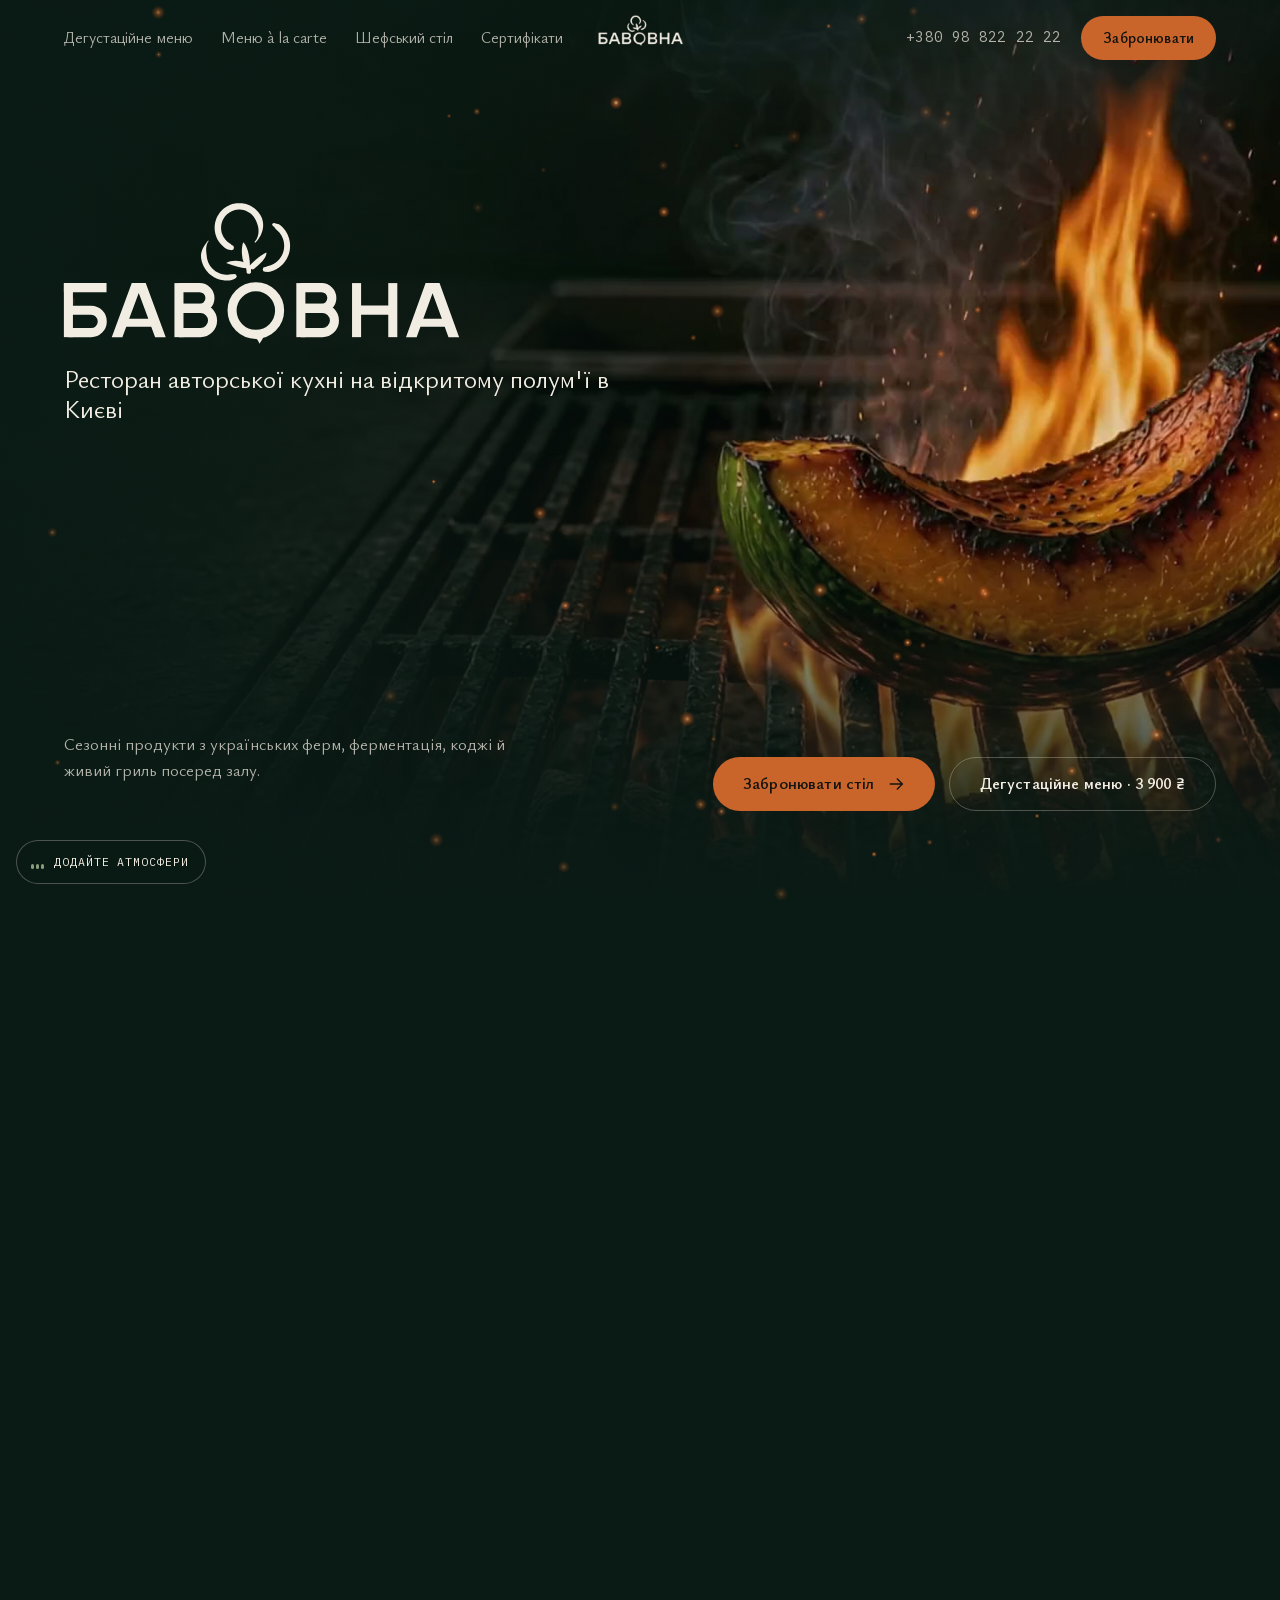
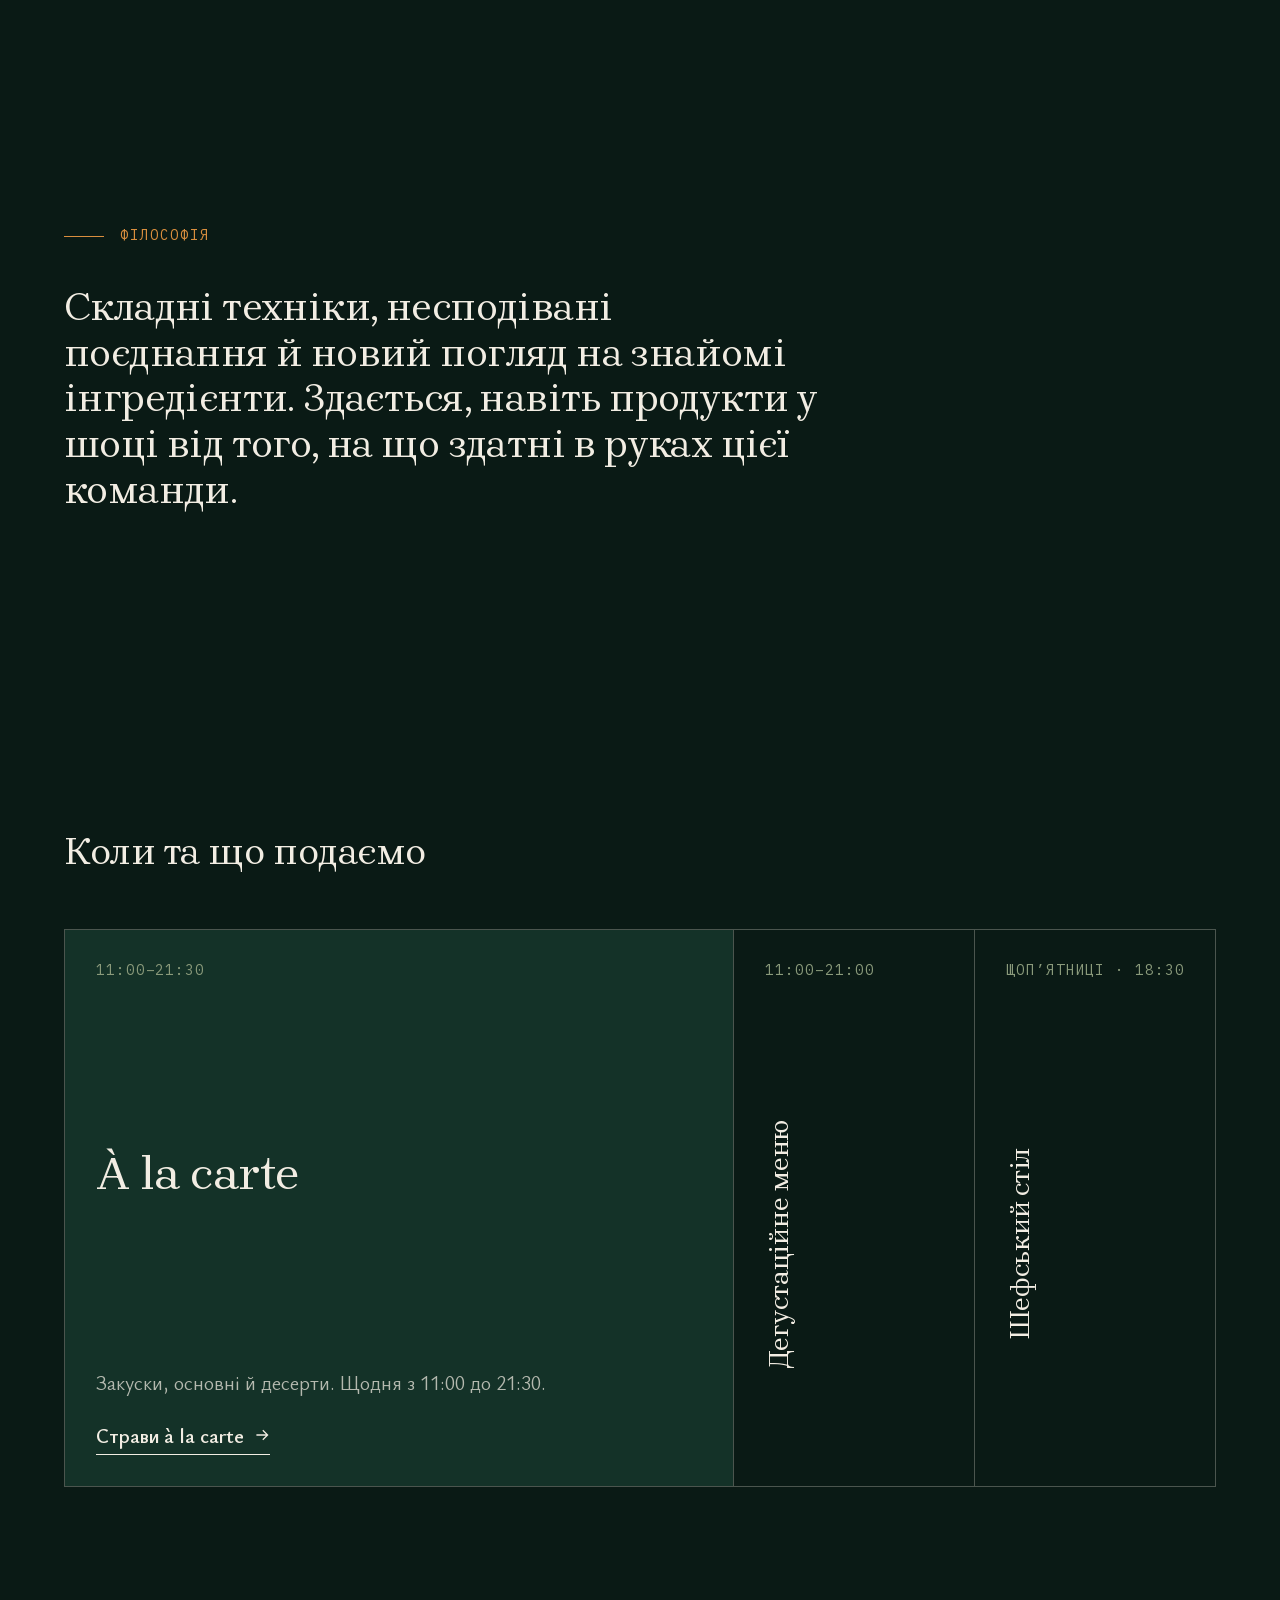
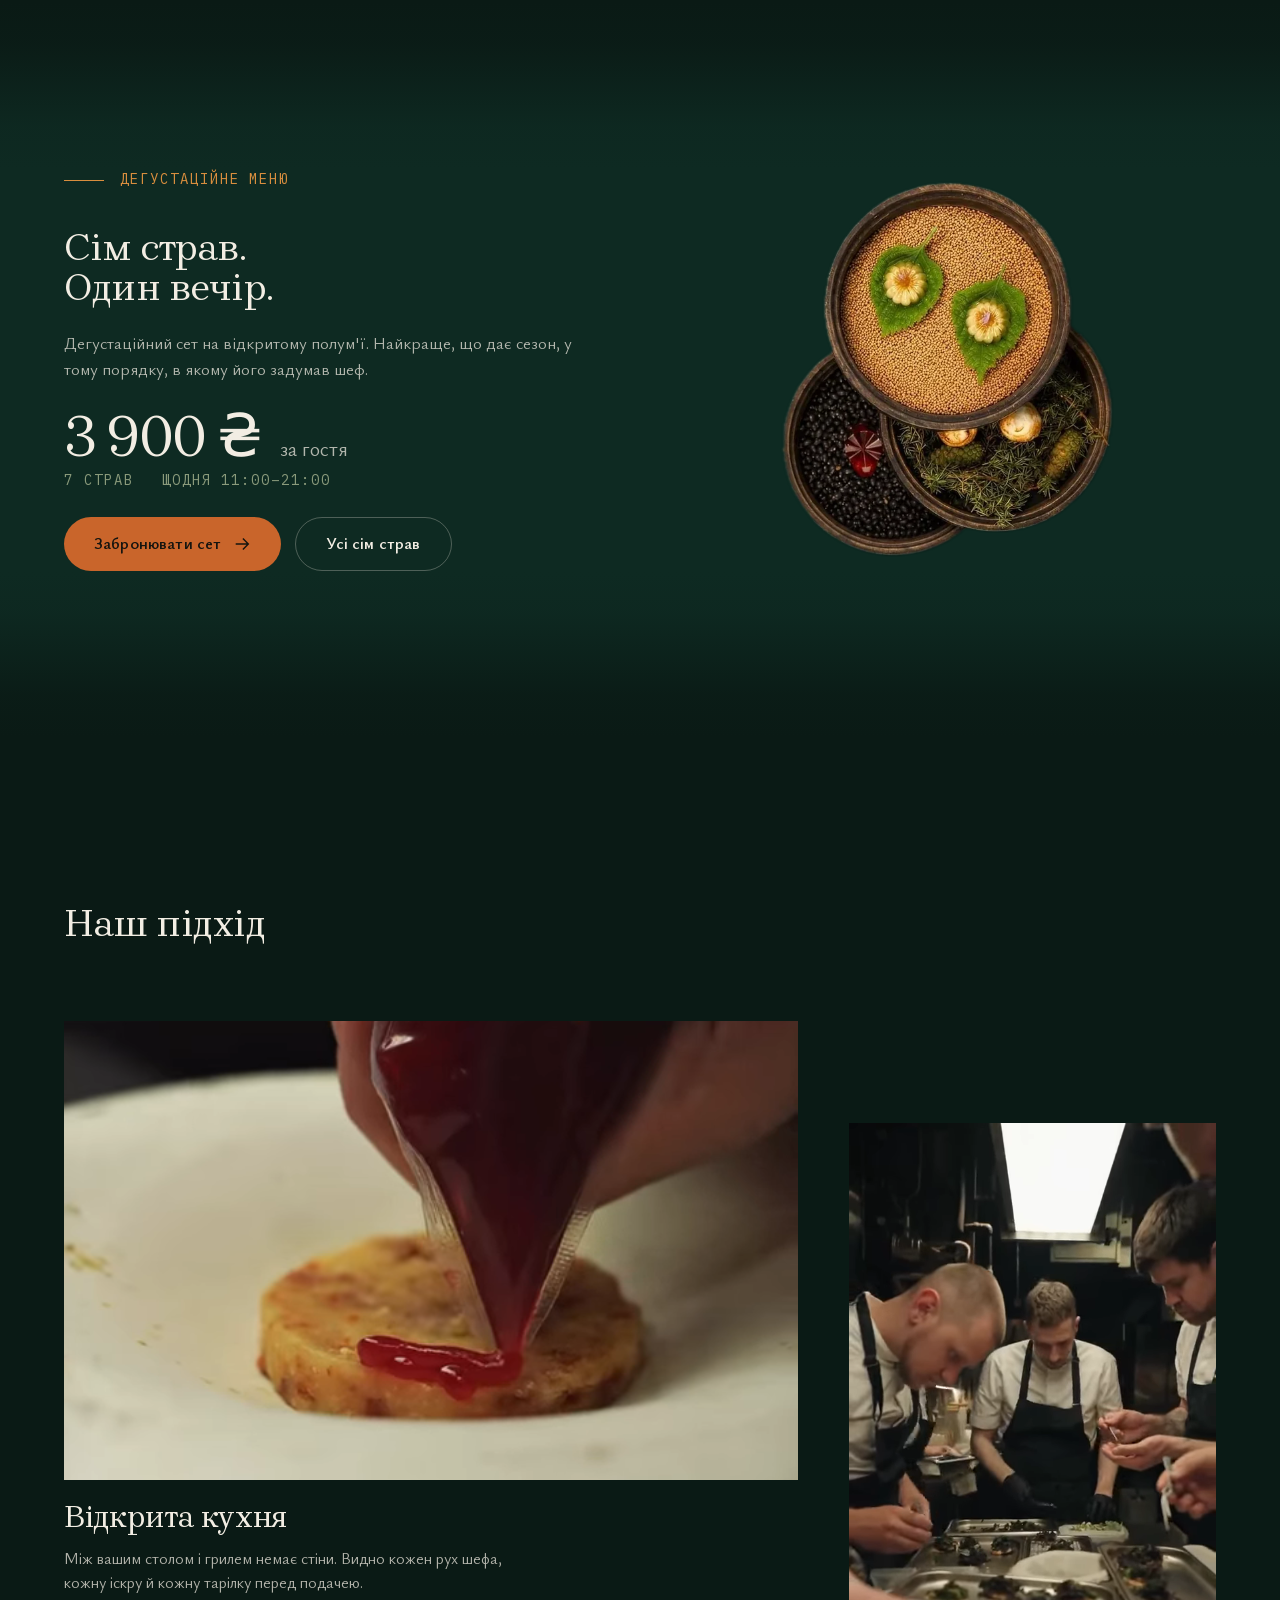
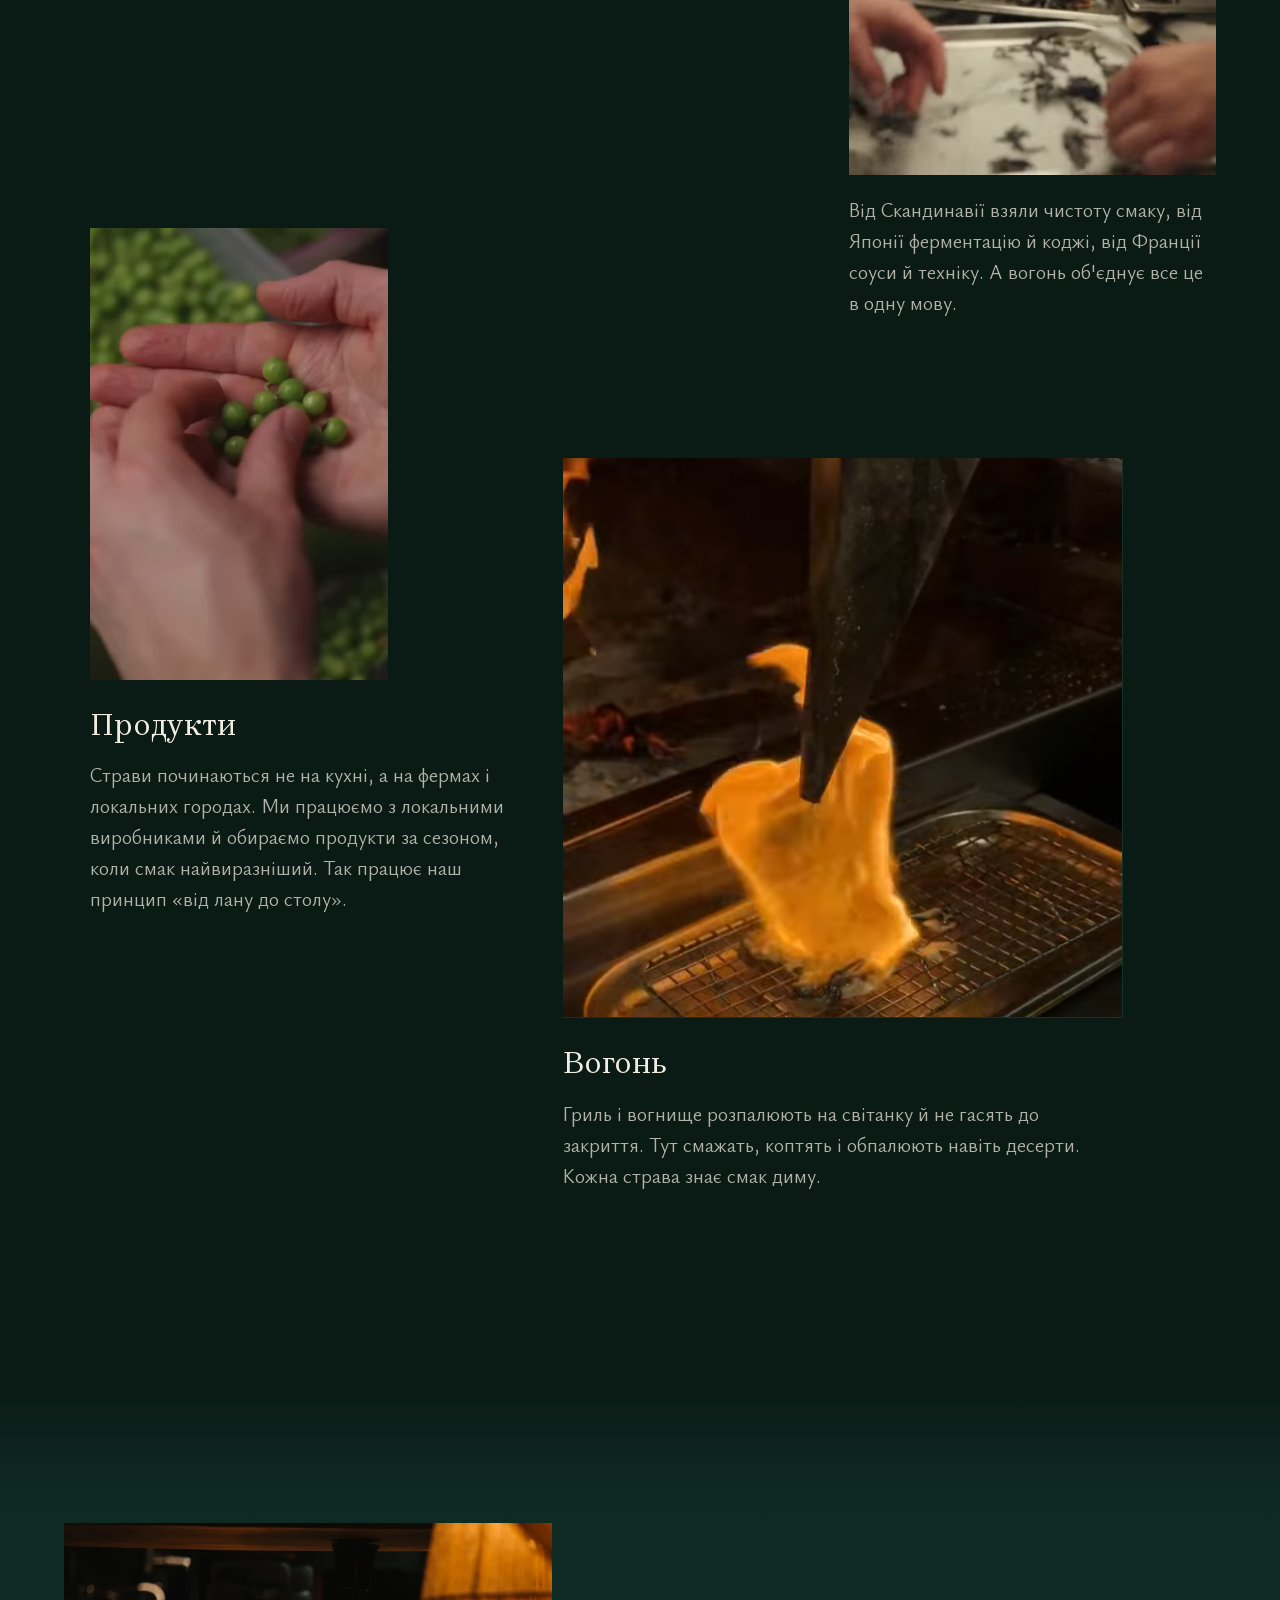
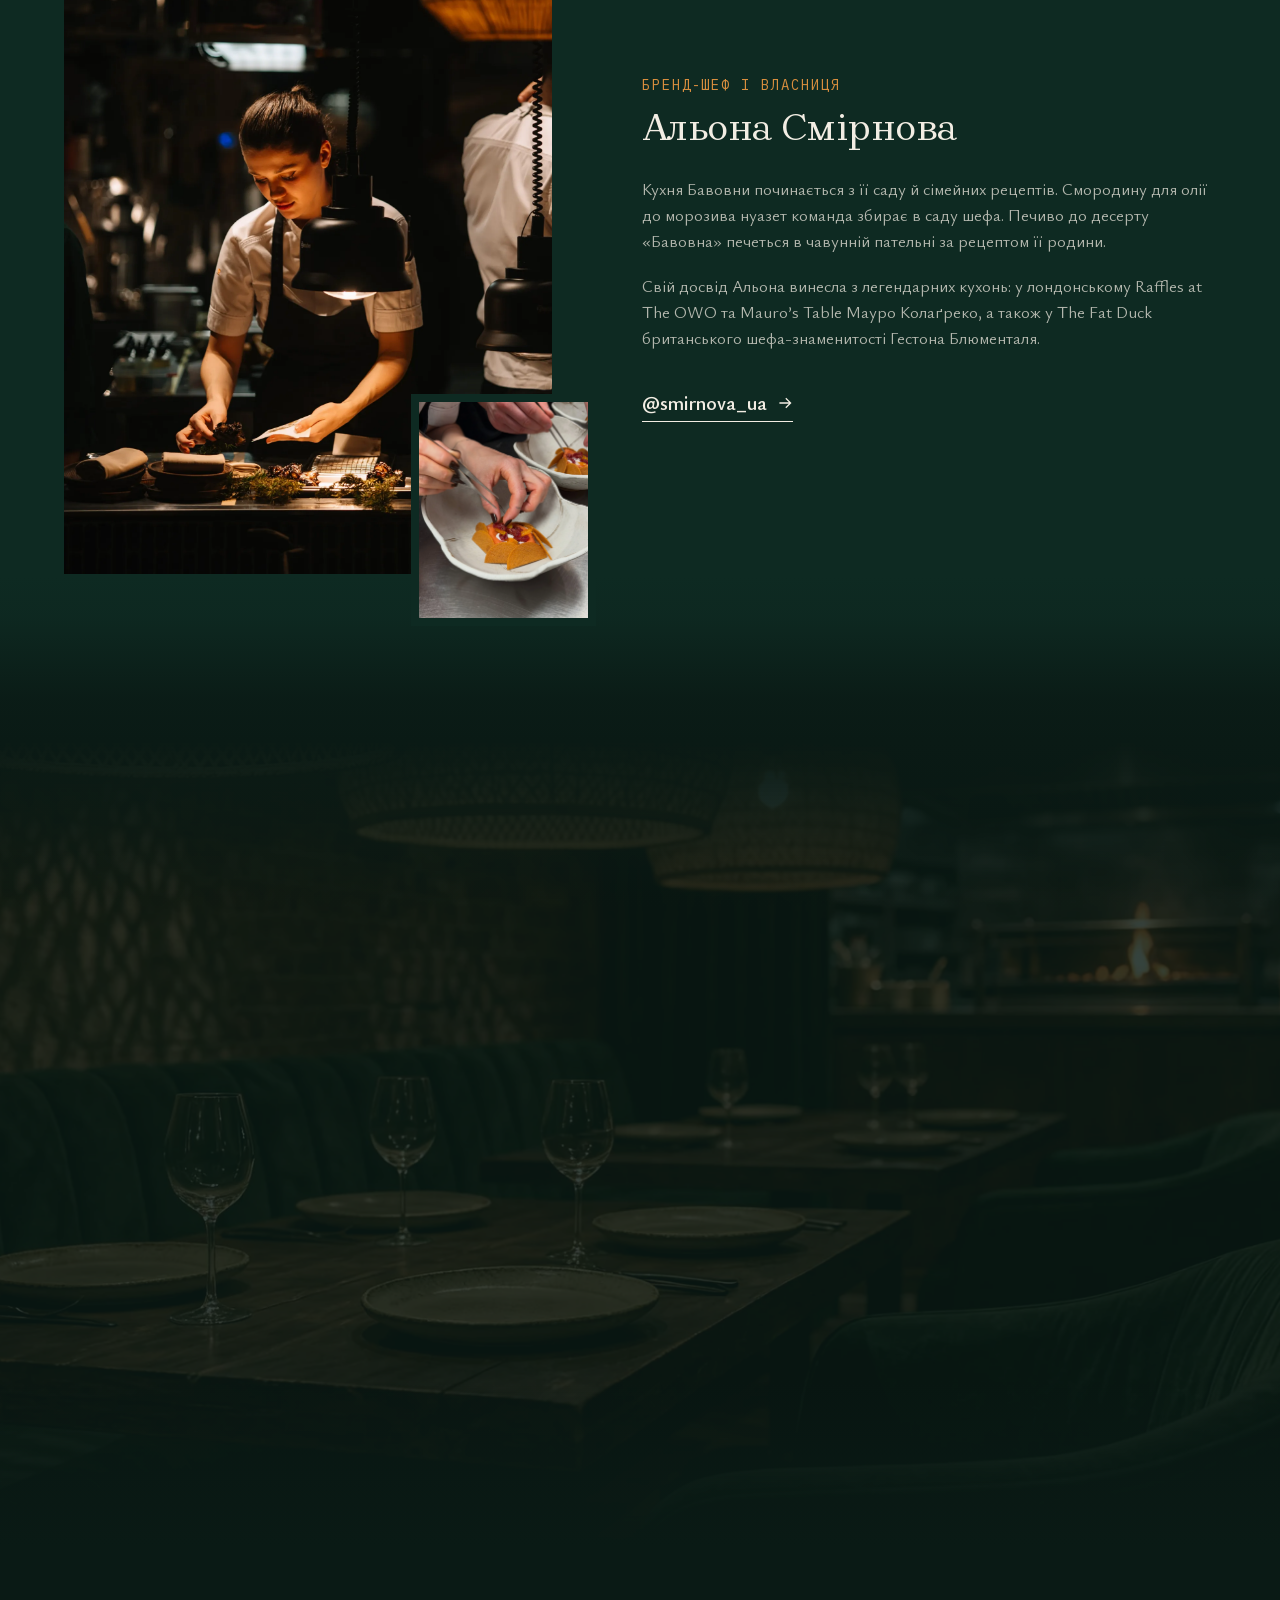
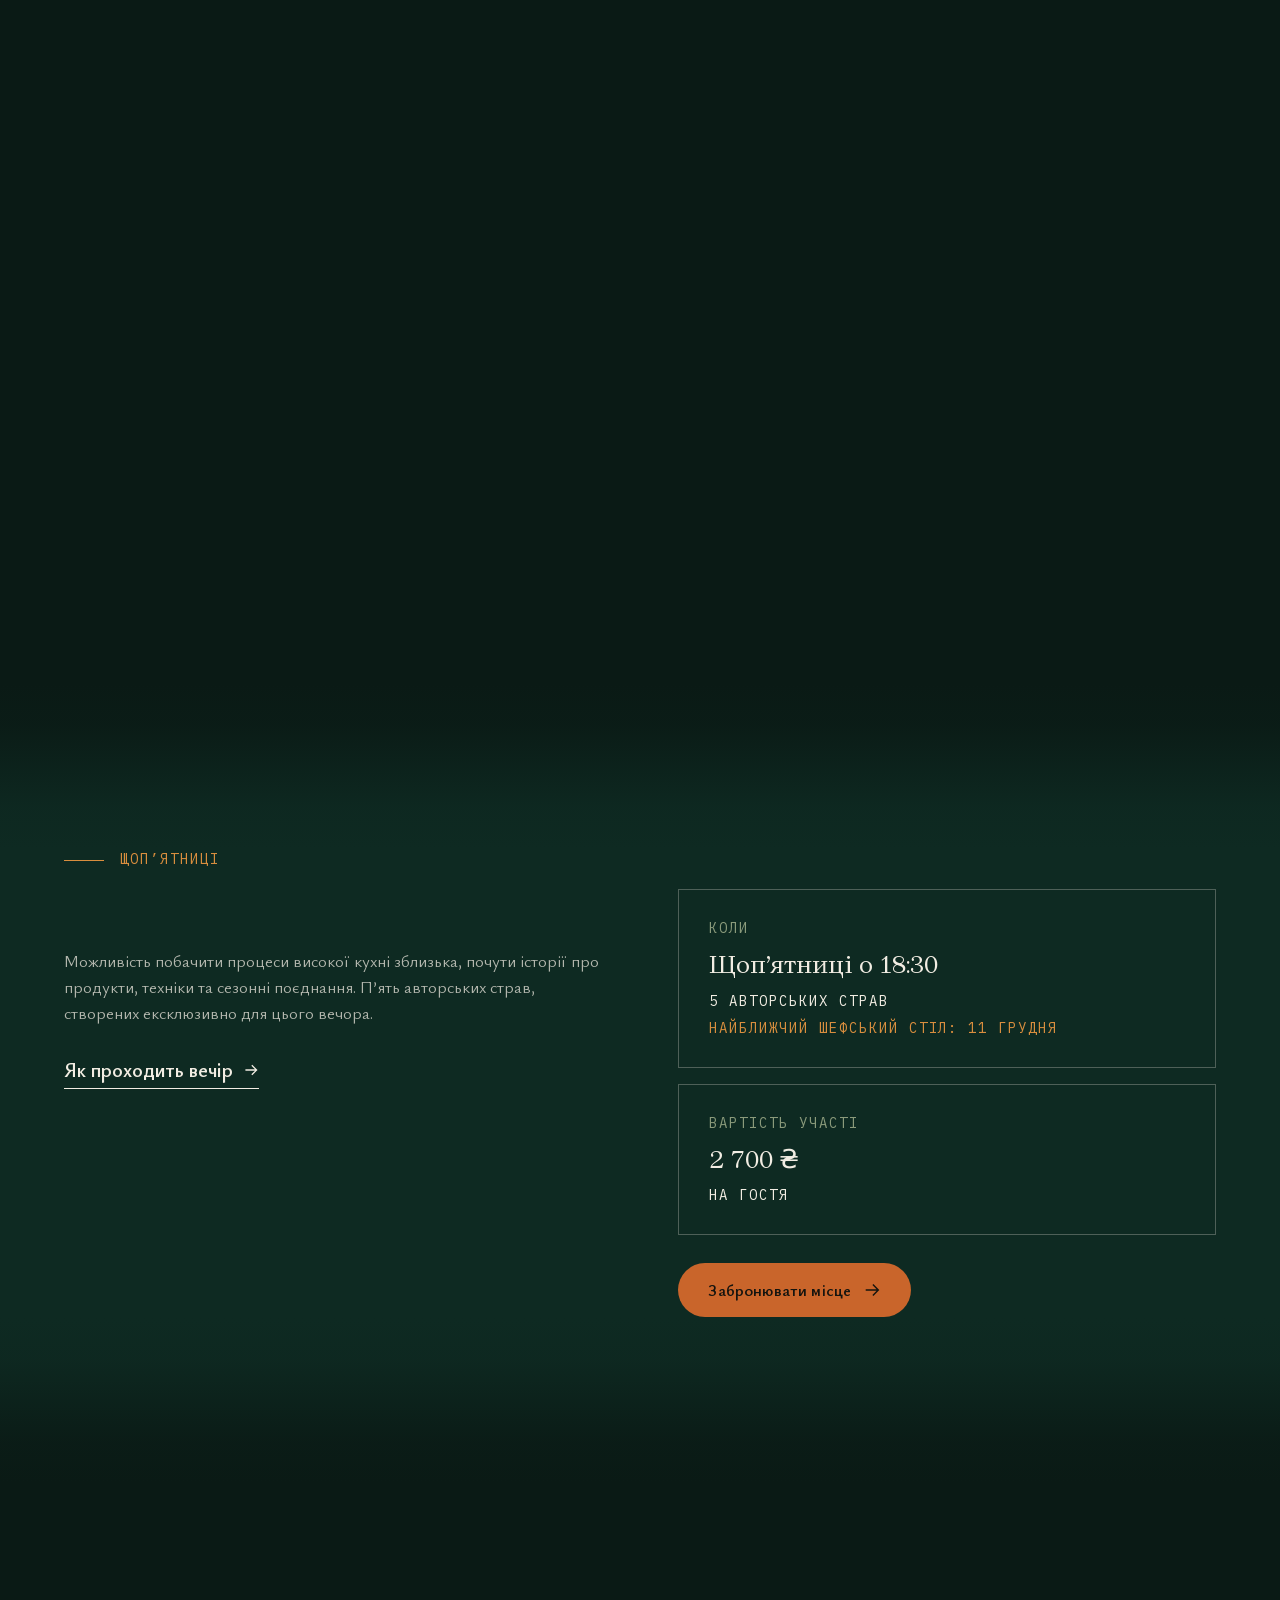
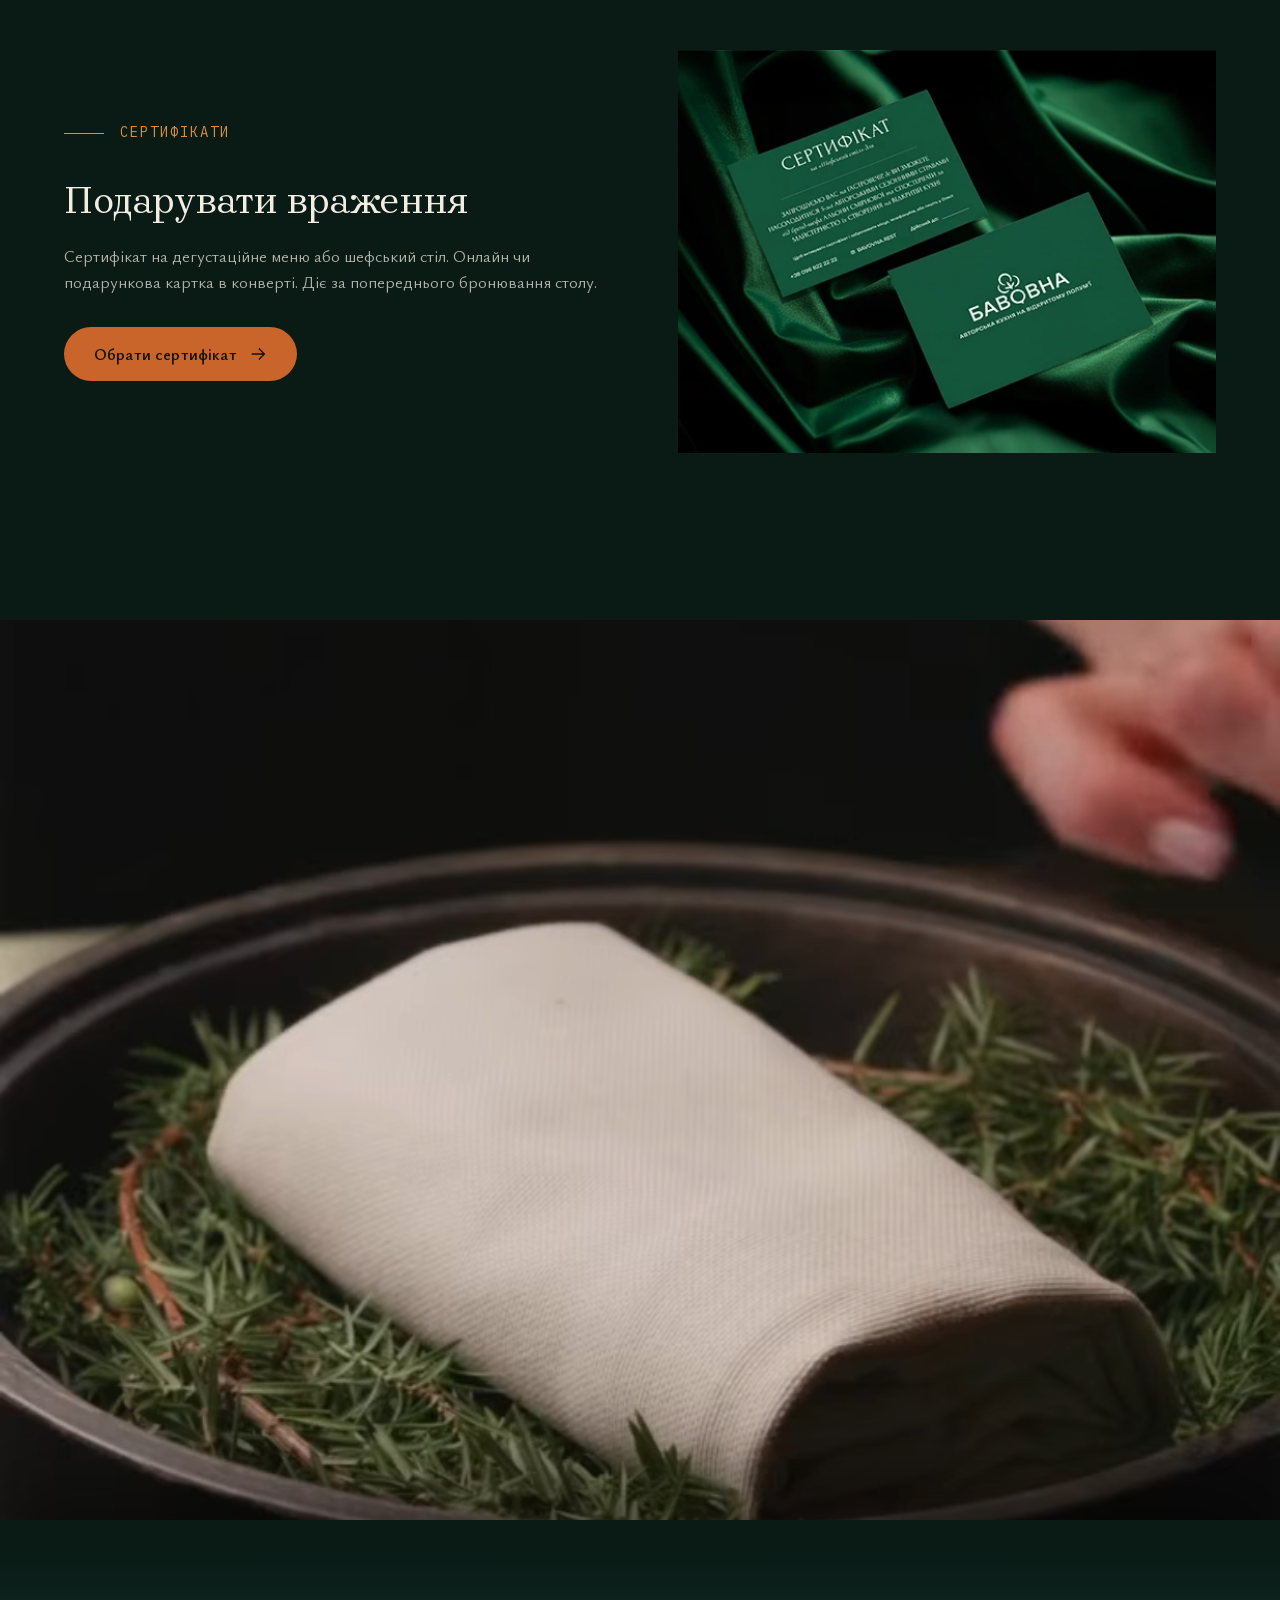
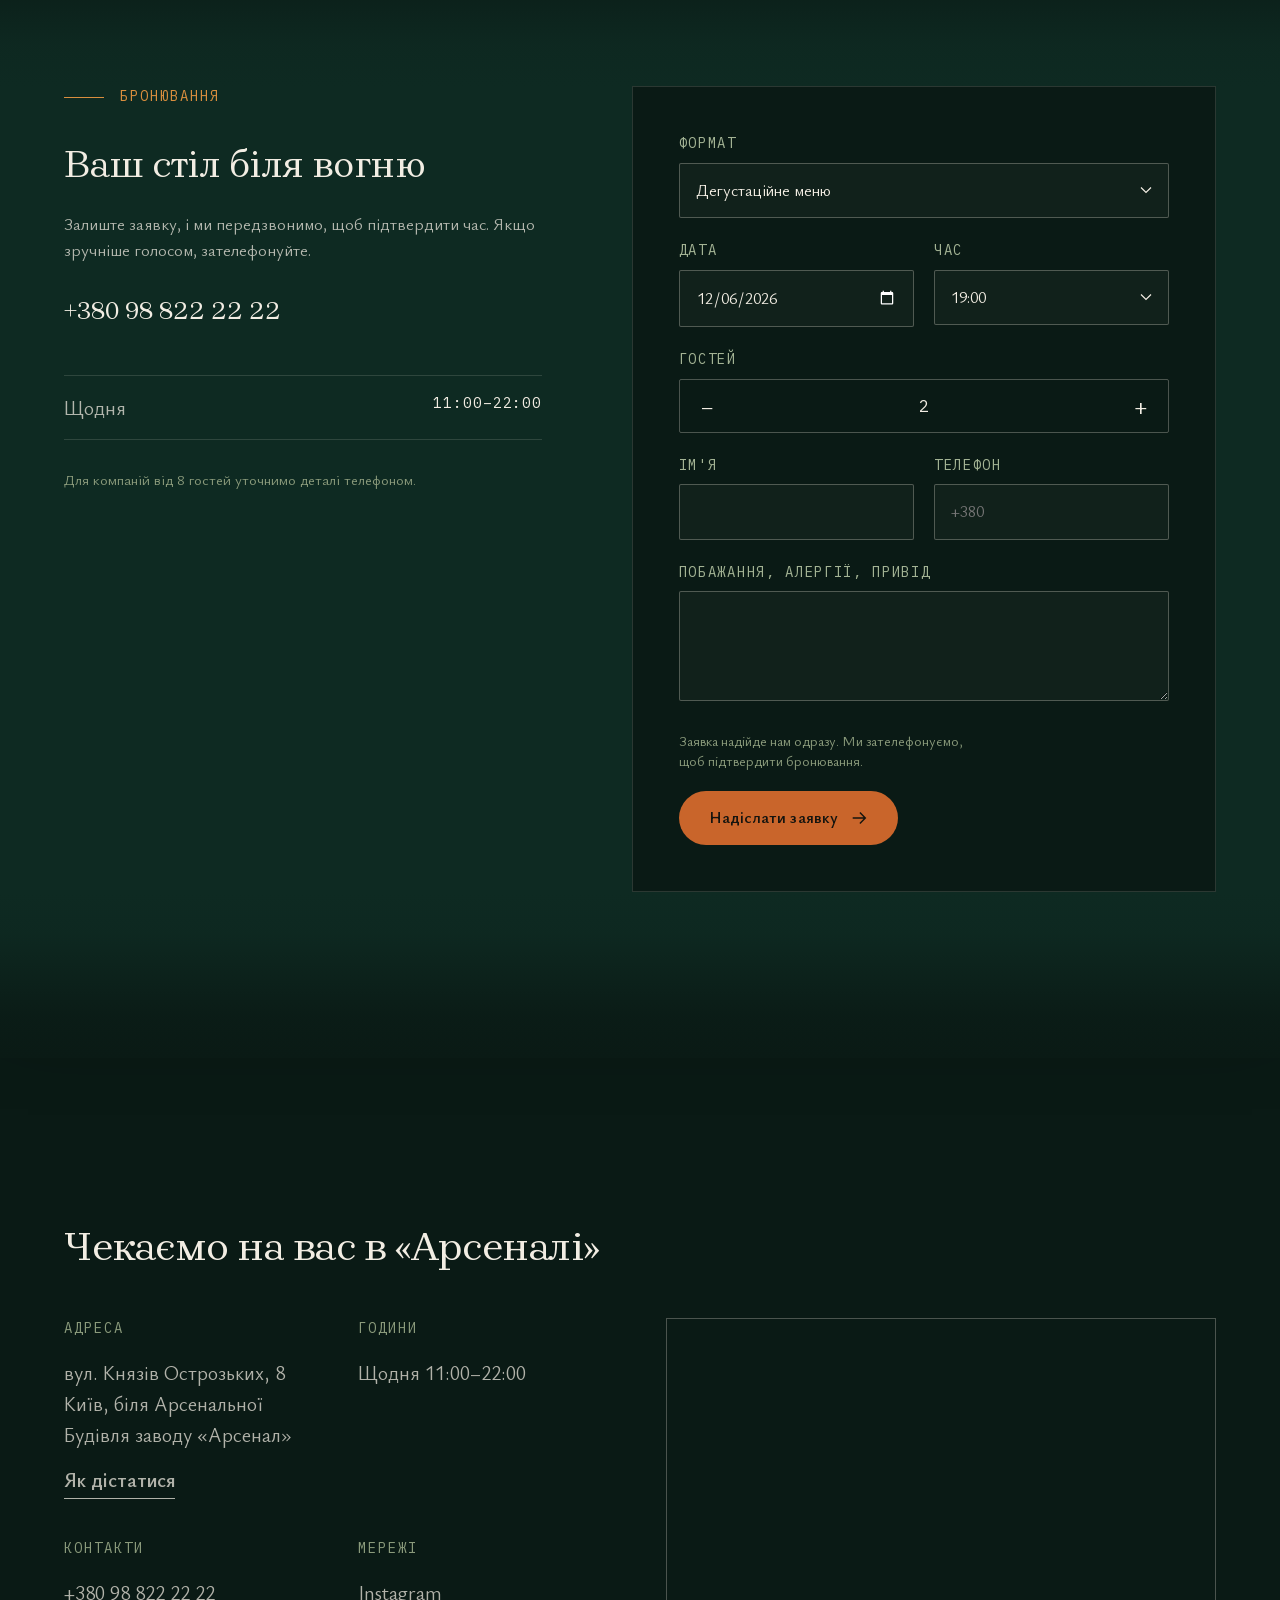
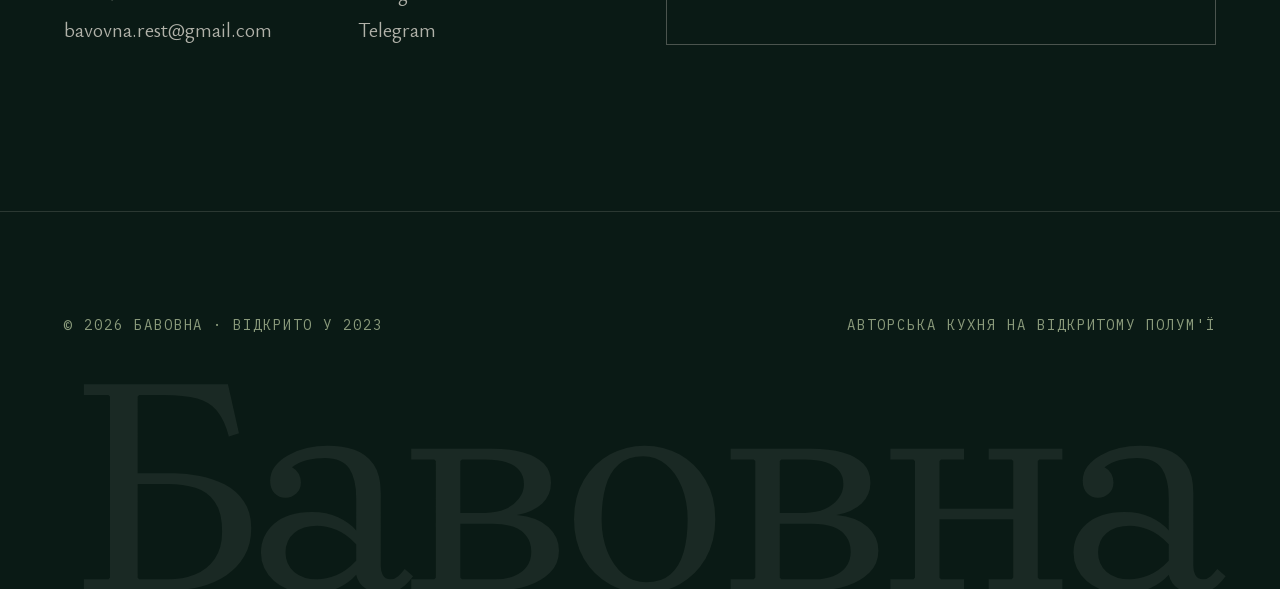
==== index.html @ fcb026da "Hero: crisp first/last frames from the original stills (desktop + phone crops), rising spark particl" ====
<!doctype html>
<html lang="uk" class="no-js">
<head>
<meta charset="utf-8">
<meta name="viewport" content="width=device-width, initial-scale=1, viewport-fit=cover">
<title>Бавовна — ресторан авторської кухні на вогні, Київ</title>
<meta name="description" content="Ресторан авторської кухні на вогні в «Арсеналі», Київ. Дегустаційне меню з 7 страв — 3 900 ₴. Шефський стіл щоп'ятниці. Бронювання онлайн.">
<meta name="theme-color" content="#0a1a15">
<meta property="og:type" content="website">
<meta property="og:site_name" content="Бавовна">
<meta property="og:title" content="Бавовна — ресторан авторської кухні на вогні, Київ">
<meta property="og:description" content="Ресторан авторської кухні на вогні в «Арсеналі», Київ. Сім страв дегустаційного сету, шефський стіл щоп'ятниці — бронюйте онлайн.">
<meta property="og:locale" content="uk_UA">
<meta property="og:url" content="https://alinabeliever.github.io/bavovna/">
<meta property="og:image" content="https://alinabeliever.github.io/bavovna/assets/img/apple-touch-icon.png?v=4">
<meta property="og:image:type" content="image/png">
<meta property="og:image:width" content="180">
<meta property="og:image:height" content="180">
<meta property="og:image:alt" content="Бавовна">
<meta name="twitter:card" content="summary">
<meta name="twitter:image" content="https://alinabeliever.github.io/bavovna/assets/img/apple-touch-icon.png?v=4">
<link rel="canonical" href="https://alinabeliever.github.io/bavovna/">
<script>try{history.scrollRestoration='manual'}catch(e){}document.documentElement.className = 'js';try{var n=performance.getEntriesByType('navigation')[0];var dl=location.hash.length>1||/[?&]format=/.test(location.search);if((!dl&&!sessionStorage.getItem('bv-seen')||(n&&n.type==='reload'))&&!matchMedia('(prefers-reduced-motion: reduce)').matches)document.documentElement.classList.add('loading')}catch(e){}</script>
<link rel="preload" href="assets/img/logo-mark.png" as="image" fetchpriority="high">
<link rel="preload" href="assets/img/logo-hero.svg" as="image" fetchpriority="high">
<link rel="preload" href="assets/img/hero-poster.jpg" as="image" fetchpriority="high" media="(min-width: 861px)">
<link rel="preload" href="assets/img/hero-poster-m.jpg" as="image" fetchpriority="high" media="(max-width: 860px)">
<link rel="preload" href="assets/fonts/brygada-1918-normal-400-600-cyrillic.woff2" as="font" type="font/woff2" crossorigin>
<link rel="preload" href="assets/fonts/ysabeau-office-normal-300-600-cyrillic.woff2" as="font" type="font/woff2" crossorigin>
<link rel="icon" href="assets/img/favicon-32.png?v=3" type="image/png" sizes="32x32">
<link rel="icon" href="assets/img/favicon-192.png?v=3" type="image/png" sizes="192x192">
<style>html{background:#0a1a15}.css-wait body>:not(.loader){visibility:hidden}.loader{position: fixed;inset: 0;z-index: 1000;display: none;place-items: center;background: #0a1a15}.js.loading .loader,.js .loader.is-open,.js .loader.is-fly{display: grid}.loader.is-fly{background: transparent;pointer-events: none}.loader.is-fly::before{opacity: 0;transition: opacity .9s ease .15s}.loader.is-open{background: transparent;pointer-events: none;animation: loaderOpen 1.8s linear forwards}.loader__mark{width: clamp(84px,14vw,140px);height: auto;opacity: 0;filter: brightness(.6) drop-shadow(0 0 0 rgba(222,122,60,0));animation: spark .8s ease-out .05s forwards;position: relative;z-index: 1}.loader.is-open .loader__mark{animation: markBurn 1s ease-in forwards}.js.loading .loader .loader__mark{animation: spark .8s ease-out .05s forwards,ember 1.4s ease-in-out .85s infinite alternate}@keyframes ember{from{opacity: 1;transform: scale(1);filter: brightness(1.15) drop-shadow(0 0 14px rgba(222,122,60,.6))}to{opacity: 1;transform: scale(1.03);filter: brightness(1.4) drop-shadow(0 0 26px rgba(240,140,70,.9))}}.loader::before{content: '';position: absolute;inset: 0;background: #0a1a15;z-index: -1}.loader__bar{position: absolute;left: 50%;top: calc(50% + clamp(52px,7vw,76px));width: clamp(96px,12vw,140px);height: 2px;margin-left: calc(clamp(96px,12vw,140px) / -2);background: rgba(240,232,218,.12);border-radius: 2px;overflow: hidden;z-index: 1;opacity: 0;animation: barIn .4s ease .3s forwards;transition: opacity .35s ease}.loader__bar i{position: absolute;inset: 0;background: linear-gradient(90deg,rgba(222,122,60,.6),rgb(240,150,80));transform-origin: 0 50%;transform: scaleX(0);box-shadow: 0 0 10px rgba(240,140,70,.7)}.loader__bar::after{content: '';position: absolute;top: 0;bottom: 0;left: 0;width: 40%;background: linear-gradient(90deg,transparent,rgba(255,220,170,.55),transparent);transform: translateX(-100%);animation: barShine 1.2s ease-in-out infinite;will-change: transform}.loader.is-fly .loader__bar,.loader.is-open .loader__bar{opacity: 0 !important;animation: none}@keyframes barIn{to{opacity: 1}}@keyframes barShine{from{transform: translateX(-100%)}to{transform: translateX(250%)}}.loader.is-open::before{animation: smokeOut 1.5s ease-in .35s forwards}.loader::after{content: '';position: absolute;left: 50%;top: 50%;width: 60vmax;height: 60vmax;margin: -30vmax 0 0 -30vmax;border-radius: 50%;opacity: 0;z-index: 0;pointer-events: none;background: radial-gradient(circle,rgba(255,214,150,.95) 0,rgba(240,130,60,.65) 18%,rgba(120,50,30,.35) 40%,rgba(40,40,40,0) 68%)}.loader.is-open::after{animation: flare 1.5s ease-out forwards}@keyframes markBurn{0%{opacity: 1;transform: scale(1);filter: brightness(1.15) drop-shadow(0 0 14px rgba(222,122,60,.6))}30%{opacity: 1;transform: scale(1.12);filter: brightness(3) drop-shadow(0 0 40px rgba(255,170,90,1))}100%{opacity: 0;transform: translateY(-40px) scale(1.5);filter: brightness(.4) blur(14px) drop-shadow(0 0 0 rgba(0,0,0,0))}}@keyframes flare{0%{opacity: 0;transform: scale(.2)}25%{opacity: 1;transform: scale(.7)}100%{opacity: 0;transform: translateY(-8vmax) scale(1.6);filter: blur(30px)}}@keyframes smokeOut{0%{opacity: 1;filter: blur(0);transform: scale(1)}100%{opacity: 0;filter: blur(26px);transform: translateY(-4%) scale(1.12)}}@keyframes loaderOpen{0%,99%{visibility: visible}100%{visibility: hidden}}@keyframes spark{0%{opacity: 0;transform: scale(.88);filter: brightness(.6) drop-shadow(0 0 0 rgba(222,122,60,0))}45%{opacity: 1;filter: brightness(1) drop-shadow(0 0 4px rgba(222,122,60,.5))}70%{opacity: 1;transform: scale(1.04);filter: brightness(1.5) drop-shadow(0 0 28px rgba(222,122,60,.95))}100%{opacity: 1;transform: scale(1);filter: brightness(1.15) drop-shadow(0 0 14px rgba(222,122,60,.6))}}</style>
<script>/* з лоадером стилі не блокують перший показ: одразу темний екран, а main.js стартує лише після стилів */
(function(){var r=document.documentElement,w=r.classList.contains('loading'),c=window.bvCss={n:0,ok:!w,q:[]};
var go=function(){if(c.ok)return;c.ok=true;r.classList.remove('css-wait');var q=c.q;c.q=[];for(var i=0;i<q.length;i++)q[i]()};
window.bvCssOk=function(l){l.media='all';if(++c.n>=2)go()};
var a=w?' media="print" onload="bvCssOk(this)" onerror="bvCssOk(this)"':'';
if(w){r.classList.add('css-wait');setTimeout(go,10000);document.write('<link rel="preload" as="style" href="assets/css/style.css?v=2728" fetchpriority="high"><link rel="preload" as="style" href="assets/css/fonts.css" fetchpriority="high">')}
document.write('<link rel="stylesheet" href="assets/css/fonts.css"'+a+'><link rel="stylesheet" href="assets/css/style.css?v=2728"'+a+'>')})()</script>
<noscript><link rel="stylesheet" href="assets/css/fonts.css"><link rel="stylesheet" href="assets/css/style.css?v=2728"></noscript>
<script src="assets/js/lenis.min.js" defer></script>
<script src="assets/js/main.js?v=2725" defer></script>
<script type="application/ld+json">
{
  "@context": "https://schema.org",
  "@type": "Restaurant",
  "name": "Бавовна",
  "description": "Ресторан авторської кухні на відкритому полум'ї в Києві.",
  "url": "https://alinabeliever.github.io/bavovna/",
  "hasMenu": "https://alinabeliever.github.io/bavovna/menu/",
  "hasMap": "https://www.google.com/maps/place/Bavovna+-+Restoratsiya+Avtors%CA%B9koyi+Kukhni/@50.4409821,30.5420261,17z/data=!3m1!4b1!4m6!3m5!1s0x40d4cf16105d7abf:0x4e1b4c95d91ad255!8m2!3d50.4409787!4d30.544601",
  "acceptsReservations": true,
  "servesCuisine": ["Авторська кухня", "Кухня на відкритому вогні"],
  "priceRange": "₴₴₴",
  "telephone": "+380988222222",
  "email": "bavovna.rest@gmail.com",
  "image": "https://alinabeliever.github.io/bavovna/assets/img/og.jpg?v=2",
  "geo": { "@type": "GeoCoordinates", "latitude": 50.4409787, "longitude": 30.544601 },
  "address": { "@type": "PostalAddress", "streetAddress": "вул. Князів Острозьких, 8", "addressLocality": "Київ", "postalCode": "02000", "addressCountry": "UA" },
  "openingHoursSpecification": [{ "@type": "OpeningHoursSpecification", "dayOfWeek": ["Monday","Tuesday","Wednesday","Thursday","Friday","Saturday","Sunday"], "opens": "11:00", "closes": "22:00" }],
  "sameAs": ["https://www.instagram.com/bavovna.rest", "https://t.me/BavovnaRest"]
}
</script>
</head>
<body>
<div class="loader" id="loader" aria-hidden="true"><img class="loader__mark" src="[data-uri]" alt="" fetchpriority="high" width="104" height="52"><span class="loader__bar"><i></i></span></div>
<a class="skip" href="#main">До змісту</a>

<header class="hdr" id="hdr">
  <div class="wrap hdr__in">
    <a class="brand" href="./" aria-label="Бавовна, на головну">
      <img src="assets/img/logo-mark.png" alt="Бавовна" width="104" height="52">
    </a>
    <nav class="nav" aria-label="Основна навігація">
      <a href="degustatsiine-menu/">Дегустаційне меню</a>
      <a href="menu/">Меню à la carte</a>
      <a href="shefskyi-stil/">Шефський стіл</a>
      <a href="sertyfikaty/">Сертифікати</a>
    </nav>
    <div class="hdr__r">
      <a class="hdr__tel" href="tel:+380988222222">+380 98 822 22 22</a>
      <a class="btn btn--primary btn--sm" href="#book">Забронювати</a>
      <button class="burger" id="burger" aria-label="Меню" aria-expanded="false" aria-controls="drawer"><i></i><i></i></button>
    </div>
  </div>
</header>

<div class="drawer" id="drawer">
  <a class="d-link" href="degustatsiine-menu/">Дегустаційне меню</a>
  <a class="d-link" href="menu/">Меню à la carte</a>
  <a class="d-link" href="shefskyi-stil/">Шефський стіл</a>
  <a class="d-link" href="sertyfikaty/">Сертифікати</a>
  <a class="d-link" href="#visit">Контакти</a>
  <a class="btn btn--primary" href="#book">Забронювати стіл</a>
  <p class="mono">Щодня 11:00–22:00<br>Київ, «Арсенал»</p>
</div>

<main id="main">

  <!-- ============ HERO ============ -->
  <section class="hero" id="top">
   <div class="hero__stick">
    <div class="hero__media" aria-hidden="true">
      <!-- відео-розріз підключає main.js на всіх пристроях -->
      <video id="heroVid" muted playsinline preload="none"></video>
      <img class="hero__still hero__still--first" id="heroFirst" alt="" decoding="async">
      <img class="hero__still hero__still--last" id="heroLast" alt="" decoding="async">
    </div>
    <canvas class="hero__sparks" id="heroSparks" aria-hidden="true"></canvas>

    <div class="wrap hero__in">
      <h1 class="hero__h1"><span class="hero__title"><img src="assets/img/logo-hero.svg" alt="Бавовна" width="456" height="164" fetchpriority="high" decoding="async"></span><span class="hero__kw">Ресторан авторської кухні на відкритому полум'ї в Києві</span></h1>
      <div class="hero__row">
        <div class="hero__sub">
          <p>Сезонні продукти з українських ферм, ферментація, коджі й живий гриль посеред залу.</p>
        </div>
        <div class="hero__cta">
          <a class="btn btn--primary" href="#book">Забронювати стіл <svg viewBox="0 0 20 20" fill="none" stroke="currentColor" stroke-width="1.6" aria-hidden="true"><path d="M3 10h14M11 4l6 6-6 6"/></svg></a>
          <a class="btn btn--ghost" href="degustatsiine-menu/">Дегустаційне меню · 3 900 ₴</a>
        </div>
      </div>
    </div>
    <div class="hero__end" id="heroEnd">
      <div class="wrap"><p class="h-xl">Кожна страва<br>проходить через <em>вогонь.</em></p></div>
    </div>
   </div>
  </section>

  <!-- ============ МАНІФЕСТ ============ -->
  <section class="manifest" aria-labelledby="mf">
    <div class="wrap">
      <p class="mono mono--ochre sec-label">Філософія</p>
      <h2 class="manifest__txt" id="mf" data-words>Складні техніки, несподівані поєднання й новий погляд на знайомі інгредієнти. Здається, навіть продукти у шоці від того, на що здатні в руках цієї команди.</h2>
    </div>
  </section>

  <!-- ============ ГРАФІК ============ -->
  <section class="sec hours-sec" id="hours" aria-labelledby="hr">
    <div class="wrap">
      <h2 class="h-xl" id="hr">Коли та що подаємо</h2>
      <div class="slots" id="slots">
        <article class="slot on">
          <span class="slot__t mono mono--sage">11:00–21:30</span>
          <h3 class="slot__name"><button type="button" class="slot__btn" aria-expanded="true" aria-controls="sl-a">À la carte</button></h3>
          <div class="slot__body" id="sl-a">
            <p>Закуски, основні й десерти. Щодня з 11:00 до 21:30.</p>
            <a class="link" href="menu/">Страви à la carte <svg viewBox="0 0 20 20" fill="none" stroke="currentColor" stroke-width="1.6" aria-hidden="true"><path d="M3 10h14M11 4l6 6-6 6"/></svg></a>
          </div>
        </article>
        <article class="slot">
          <span class="slot__t mono mono--sage">11:00–21:00</span>
          <h3 class="slot__name slot__name--cyr"><button type="button" class="slot__btn" aria-expanded="false" aria-controls="sl-t">Дегустаційне меню</button></h3>
          <div class="slot__body" id="sl-t">
            <p>Дегустаційний сет із семи страв на відкритому полум'ї за 3 900 ₴ на гостя.</p>
            <a class="link" href="degustatsiine-menu/">Страви дегустаційного меню <svg viewBox="0 0 20 20" fill="none" stroke="currentColor" stroke-width="1.6" aria-hidden="true"><path d="M3 10h14M11 4l6 6-6 6"/></svg></a>
          </div>
        </article>
        <article class="slot">
          <span class="slot__t mono mono--sage">Щоп’ятниці · 18:30</span>
          <h3 class="slot__name slot__name--cyr"><button type="button" class="slot__btn" aria-expanded="false" aria-controls="sl-c">Шефський стіл</button></h3>
          <div class="slot__body" id="sl-c">
            <p>П’ять авторських страв, створених для цього вечора, за 2 700 ₴ на гостя. Готуємо просто перед вами.</p>
            <p class="slot__next mono mono--ochre">Найближчий шефський стіл: <span data-next-fri>27 листопада</span></p>
            <a class="link" href="shefskyi-stil/">Про шефський стіл <svg viewBox="0 0 20 20" fill="none" stroke="currentColor" stroke-width="1.6" aria-hidden="true"><path d="M3 10h14M11 4l6 6-6 6"/></svg></a>
          </div>
        </article>
      </div>
    </div>
  </section>

  <!-- ============ ДЕГУСТАЦІЙНЕ МЕНЮ ============ -->
  <section class="sec sec--surface" id="menu-vrazhen" aria-labelledby="mv">
    <div class="wrap teaser">
      <div data-r>
        <p class="mono mono--ochre sec-label">Дегустаційне меню</p>
        <h2 class="h-xl" id="mv">Сім страв.<br>Один вечір.</h2>
        <p class="lede">Дегустаційний сет на відкритому полум'ї. Найкраще, що дає сезон, у тому порядку, в якому його задумав шеф.</p>
        <div class="acts__price"><strong>3 900 ₴</strong><span>за гостя</span></div>
        <div class="acts__meta"><span class="mono mono--sage">7 страв</span><span class="mono mono--sage">Щодня 11:00–21:00</span></div>
        <div class="cta-row" style="margin-top:0"><a class="btn btn--primary" href="#book" data-format="Дегустаційне меню">Забронювати сет <svg viewBox="0 0 20 20" fill="none" stroke="currentColor" stroke-width="1.6" aria-hidden="true"><path d="M3 10h14M11 4l6 6-6 6"/></svg></a><a class="btn btn--ghost" href="degustatsiine-menu/">Усі сім страв</a></div>
      </div>
      <div class="teaser__img rot" data-r data-rot="2000" style="--d:.12s">
        <img class="on" src="assets/img/cut/mv7.webp" alt="Мінардіс: три цукерки, що завершують дегустаційне меню" width="541" height="606" loading="lazy">
        <img src="assets/img/cut/mv3.webp" alt="Страва дегустаційного меню на відкритому полум'ї" width="599" height="608" loading="lazy">
        <img src="assets/img/cut/mv5.webp" alt="Страва дегустаційного меню від шефа" width="1019" height="530" loading="lazy">
      </div>
    </div>
  </section>

  <!-- ============ ТРИ РЕЧІ ============ -->
  <section class="sec" aria-labelledby="pl">
    <div class="wrap">
      <div class="pillars__head"><h2 class="h-xl" id="pl">Наш підхід</h2></div>
    </div>
    <div class="wrap">
    <div class="pillars__top">
    <article class="pillar pillar--fire" data-r>
      <div class="pillar__bg" aria-hidden="true"><video muted loop playsinline preload="none" data-lazyplay poster="assets/img/chef.webp"><source src="assets/video/kitchen.mp4" type="video/mp4"><source src="assets/video/kitchen.webm" type="video/webm"></video></div>
      <div class="pillar__txt">
        <h3>Відкрита кухня</h3>
        <p>Між вашим столом і грилем немає стіни. Видно кожен рух шефа, кожну іскру й кожну тарілку перед подачею.</p>
      </div>
    </article>
    <article class="pillar pillar--team" data-r style="--d:.12s">
      <div class="pillar__media"><video muted loop playsinline preload="none" data-lazyplay poster="assets/img/team-poster.jpg" width="540" height="960" aria-label="Команда Бавовни на кухні"><source src="assets/video/team.mp4" type="video/mp4"><source src="assets/video/team.webm" type="video/webm"></video></div>
      <h3 class="pillar__h-mob">Команда</h3>
      <p>Від Скандинавії взяли чистоту смаку, від Японії ферментацію й коджі, від Франції соуси й техніку. А вогонь об'єднує все це в одну мову.</p>
    </article>
    </div>
    </div>
    <div class="wrap">
      <div class="pillars__duo">
        <article class="pillar pillar--farm" data-r>
          <div class="pillar__media"><video muted loop playsinline preload="none" data-lazyplay poster="assets/img/farm-poster.jpg" aria-label="Ферментація зеленої смородини"><source src="assets/video/farm.mp4" type="video/mp4"><source src="assets/video/farm.webm" type="video/webm"></video></div>
          <h3>Продукти</h3>
          <p>Страви починаються не на кухні, а на фермах і локальних городах. Ми працюємо з локальними виробниками й обираємо продукти за сезоном, коли смак найвиразніший. Так працює наш принцип «від лану до столу».</p>
        </article>
        <article class="pillar pillar--kitchen" data-r style="--d:.12s">
          <div class="pillar__media"><video muted loop playsinline preload="none" data-lazyplay poster="assets/img/macro.webp"><source src="assets/video/fire.mp4" type="video/mp4"><source src="assets/video/fire.webm" type="video/webm"></video></div>
          <h3>Вогонь</h3>
          <p>Гриль і вогнище розпалюють на світанку й не гасять до закриття. Тут смажать, коптять і обпалюють навіть десерти. Кожна страва знає смак диму.</p>
        </article>
      </div>
    </div>
  </section>

  <!-- ============ ШЕФ ============ -->
  <section class="sec sec--surface" id="chef" aria-labelledby="ch">
    <div class="wrap chef__grid">
      <div class="chef__photo" data-r>
        <img src="assets/img/chef.webp" alt="Шеф Альона Смірнова працює над тарілкою на відкритій кухні" loading="lazy">
        <img class="chef__mini" src="assets/img/hands.webp" alt="Руки команди викладають страву пінцетом" loading="lazy">
      </div>
      <div class="chef__txt" data-r>
        <p class="mono mono--ochre">Бренд-шеф і власниця</p>
        <h2 class="h-xl" id="ch">Альона Смірнова</h2>
        <p class="lede">Кухня Бавовни починається з її саду й сімейних рецептів. Смородину для олії до морозива нуазет команда збирає в саду шефа. Печиво до десерту «Бавовна» печеться в чавунній пательні за рецептом її родини.</p>
        <p class="lede">Свій досвід Альона винесла з легендарних кухонь: у лондонському Raffles at The OWO та Mauro’s Table Мауро Колаґреко, а також у The Fat Duck британського шефа-знаменитості Гестона Блюменталя.</p>
        <a class="link" href="https://www.instagram.com/smirnova_ua" target="_blank" rel="noopener">@smirnova_ua <svg viewBox="0 0 20 20" fill="none" stroke="currentColor" stroke-width="1.6" aria-hidden="true"><path d="M3 10h14M11 4l6 6-6 6"/></svg></a>
      </div>
    </div>
  </section>

  <!-- ============ НАГОРОДА ============ -->
  <section class="award" aria-labelledby="aw">
    <div class="award__bg" aria-hidden="true"><img src="assets/img/interior.webp" alt="" loading="lazy" data-parallax></div>
    <div class="wrap award__in">
      <div class="award__txt" data-r>
        <div class="award__head">
          <svg class="award__seal" viewBox="0 0 200 200" role="img" aria-label="Печатка премії «СІЛЬ» 2026">
            <defs><path id="sealPathB" d="M100,100 m-78,0 a78,78 0 1,1 156,0 a78,78 0 1,1 -156,0"/></defs>
            <circle cx="100" cy="100" r="97" fill="rgba(10,26,21,.6)" stroke="#f2ede3" stroke-opacity=".5"/>
            <circle cx="100" cy="100" r="60" fill="none" stroke="#f2ede3" stroke-opacity=".3"/>
            <g class="seal__ring"><text font-family="IBM Plex Mono, monospace" font-size="13" letter-spacing="1.6" fill="#f2ede3"><textPath href="#sealPathB">НАЙКРАЩИЙ РЕСТОРАН АВТОРСЬКОЇ КУХНІ · КИЇВ ·</textPath></text></g>
            <text x="100" y="106" text-anchor="middle" font-family="Brygada 1918, serif" font-size="34" fill="#f2ede3">СІЛЬ</text>
            <text x="100" y="128" text-anchor="middle" font-family="IBM Plex Mono, monospace" font-size="13" letter-spacing="3" fill="#d98e3e">2026</text>
          </svg>
          <p class="mono mono--ochre">Ресторанна премія «СІЛЬ» · 2026</p>
        </div>
        <h2 class="h-l" id="aw">Найкращий ресторан авторської кухні</h2>
        <p class="lede">Нагороду отримала бренд-шеф Альона Смірнова.</p>
        <!-- TODO: замінити назви на справжні SVG-логотипи видань і додати href на статті про ресторан (посилань у проєкті немає) -->
        <div class="press"><span class="mono mono--sage">Про нас писали</span><span>ELLE</span><span>Harper's Bazaar Україна</span><span>The Village</span><span>TyKyiv</span></div>
      </div>
      <figure class="award__photo" data-r style="--d:.15s">
        <video muted loop playsinline preload="none" poster="assets/img/award.jpg" width="720" height="720" aria-label="Шеф Альона Смірнова радіє з нагородою «Найкращий ресторан авторської кухні 2026»" data-always>
          <source src="assets/video/award.mp4" type="video/mp4">
          <source src="assets/video/award.webm" type="video/webm">
        </video>
        <figcaption class="mono mono--sage">Церемонія «СІЛЬ» · 2026</figcaption>
      </figure>
    </div>
  </section>



  <!-- ============ МЕНЮ À LA CARTE ============ -->
  <section class="sec" id="carte" aria-labelledby="cr">
    <div class="wrap teaser">
      <div class="teaser__img rot" data-r data-rot="2000">
        <img class="on" src="assets/img/cut/c-beef.webp" alt="Яловичина з вогнища, равіоль з буряку та гель з ревеню" width="628" height="627" loading="lazy">
        <img src="assets/img/cut/c-oyster.webp" alt="Устриця з меню à la carte" width="654" height="655" loading="lazy">
        <img src="assets/img/cut/c-trout.webp" alt="Форель з меню à la carte" width="550" height="544" loading="lazy">
        <img src="assets/img/cut/c-quail.webp" alt="Перепілка з меню à la carte" loading="lazy">
        <img src="assets/img/cut/c-sudak.webp" alt="Судак з меню à la carte" loading="lazy">
      </div>
      <div data-r style="--d:.12s">
        <p class="mono mono--ochre sec-label">À la carte</p>
        <h2 class="h-xl" id="cr">Меню à la carte</h2>
        <p class="lede">Закуски від 150 ₴, основні страви від 1 700 ₴, десерти й сніданки. Щодня з 11:00 до 21:30.</p>
        <p class="teaser__link"><a class="link" href="menu/">Дивитися всі страви <svg viewBox="0 0 20 20" fill="none" stroke="currentColor" stroke-width="1.6" aria-hidden="true"><path d="M3 10h14M11 4l6 6-6 6"/></svg></a></p>
      </div>
    </div>
  </section>

  <!-- ============ ШЕФСЬКИЙ СТІЛ ============ -->
  <section class="sec sec--surface" id="events" aria-labelledby="ev">
    <div class="wrap events__grid">
      <div data-r>
        <p class="mono mono--ochre sec-label">Щоп’ятниці</p>
        <h2 class="h-xl" id="ev">Шефський стіл</h2>
        <p class="lede">Можливість побачити процеси високої кухні зблизька, почути історії про продукти, техніки та сезонні поєднання. П’ять авторських страв, створених ексклюзивно для цього вечора.</p>
        <p class="teaser__link"><a class="link" href="shefskyi-stil/">Як проходить вечір <svg viewBox="0 0 20 20" fill="none" stroke="currentColor" stroke-width="1.6" aria-hidden="true"><path d="M3 10h14M11 4l6 6-6 6"/></svg></a></p>
      </div>
      <div data-r style="--d:.12s">
        <div class="events__next"><span class="mono mono--sage">Коли</span><strong>Щоп’ятниці о 18:30</strong><span class="mono">5 авторських страв</span><span class="mono mono--ochre">Найближчий шефський стіл: <span data-next-fri>27 листопада</span></span></div>
        <div class="events__next"><span class="mono mono--sage">Вартість участі</span><strong>2 700 ₴</strong><span class="mono">на гостя</span></div>
        <p style="margin-top:28px"><a class="btn btn--primary" href="#book" data-format="Шефський стіл">Забронювати місце <svg viewBox="0 0 20 20" fill="none" stroke="currentColor" stroke-width="1.6" aria-hidden="true"><path d="M3 10h14M11 4l6 6-6 6"/></svg></a></p>
      </div>
    </div>
  </section>

  <!-- ============ СЕРТИФІКАТИ ============ -->
  <section class="sec" id="gift" aria-labelledby="gf">
    <div class="wrap teaser">
      <div data-r>
        <p class="mono mono--ochre sec-label">Сертифікати</p>
        <h2 class="h-xl" id="gf">Подарувати враження</h2>
        <p class="lede">Сертифікат на дегустаційне меню або шефський стіл. Онлайн чи подарункова картка в конверті. Діє за попереднього бронювання столу.</p>
        <div class="cta-row"><a class="btn btn--primary" href="sertyfikaty/">Обрати сертифікат <svg viewBox="0 0 20 20" fill="none" stroke="currentColor" stroke-width="1.6" aria-hidden="true"><path d="M3 10h14M11 4l6 6-6 6"/></svg></a></div>
      </div>
      <div class="teaser__img rot rot--fill" data-r data-rot="4000" style="--d:.12s">
        <img class="on" src="assets/img/gift-menu.webp" alt="Подарунковий сертифікат «Бавовна» на дегустаційне меню у зеленому конверті з печаткою" width="519" height="390" loading="lazy">
        <img src="assets/img/gift-chef.webp" alt="Подарунковий сертифікат «Бавовна» на шефський стіл" width="519" height="390" loading="lazy">
      </div>
    </div>
  </section>

  <!-- ============ ВІДЕО-СТРАВА + БРОНЮВАННЯ ============ -->
  <div class="reveal">
  <section class="dishband" aria-label="Страва від шефа">
    <video muted loop playsinline preload="none" data-lazyplay poster="assets/img/dish-poster.jpg" aria-label="Шеф викладає страву на хвої ялівцю"><source src="assets/video/dish.mp4" type="video/mp4"><source src="assets/video/dish.webm" type="video/webm"></video>
  </section>

  <section class="sec book reveal__next" id="book" aria-labelledby="bk">
    <div class="wrap book__grid">
      <div class="book__info" data-r>
        <p class="mono mono--ochre sec-label">Бронювання</p>
        <h2 class="h-xl" id="bk">Ваш стіл біля вогню</h2>
        <p class="lede">Залиште заявку, і ми передзвонимо, щоб підтвердити час. Якщо зручніше голосом, зателефонуйте.</p>
        <a class="book__tel" href="tel:+380988222222">+380 98 822 22 22</a>
        <ul class="hours">
          <li><span>Щодня</span><span>11:00–22:00</span></li>
        </ul>
        <p class="acts__note">Для компаній від 8 гостей уточнимо деталі телефоном.</p>
      </div>

      <div class="book__main" data-r style="--d:.1s">
      <form class="form" id="bookForm" name="booking" novalidate>
        <p class="hp" aria-hidden="true"><label>Не заповнюйте: <input name="bot-field" tabindex="-1" autocomplete="off"></label></p>
        <div class="field field--full">
          <label for="f-format">Формат</label>
          <select id="f-format" name="format">
            <option>Дегустаційне меню</option>
            <option>Меню à la carte</option>
            <option>Сніданок</option>
            <option>Шефський стіл</option>
            <option>Подія або компанія</option>
            <option>Сертифікат: Дегустаційне меню (онлайн)</option>
            <option>Сертифікат: Дегустаційне меню (подарункова картка)</option>
            <option>Сертифікат: Шефський стіл (онлайн)</option>
            <option>Сертифікат: Шефський стіл (подарункова картка)</option>
          </select>
        </div>
        <div class="field"><label for="f-date">Дата</label><input id="f-date" name="date" type="date" required aria-describedby="e-date"><span class="err" id="e-date"></span></div>
        <div class="field"><label for="f-time">Час</label><select id="f-time" name="time"></select></div>
        <div class="field field--full">
          <span class="lbl" id="gl">Гостей</span>
          <div class="stepper" role="group" aria-labelledby="gl">
            <button type="button" id="g-minus" aria-label="Менше гостей">−</button>
            <output id="g-out" aria-live="polite">2</output>
            <button type="button" id="g-plus" aria-label="Більше гостей">+</button>
          </div>
          <input type="hidden" name="guests" id="g-val" value="2">
        </div>
        <div class="field"><label for="f-name">Ім'я</label><input id="f-name" name="name" type="text" autocomplete="name" required aria-describedby="e-name"><span class="err" id="e-name"></span></div>
        <div class="field"><label for="f-phone">Телефон</label><input id="f-phone" name="phone" type="tel" autocomplete="tel" placeholder="+380" required aria-describedby="e-phone"><span class="err" id="e-phone"></span></div>
        <div class="field field--full"><label for="f-note">Побажання, алергії, привід</label><textarea id="f-note" name="note"></textarea></div>
        <div class="form__foot">
          <small>Заявка надійде нам одразу. Ми зателефонуємо, щоб підтвердити бронювання.</small>
          <button class="btn btn--primary" type="submit">Надіслати заявку <svg viewBox="0 0 20 20" fill="none" stroke="currentColor" stroke-width="1.6" aria-hidden="true"><path d="M3 10h14M11 4l6 6-6 6"/></svg></button>
        </div>
        <div class="form__done" id="formDone" role="status" aria-live="polite" tabindex="-1"></div>
      </form>
      </div>
    </div>
  </section>
  </div>

  <!-- ============ КОНТАКТИ ============ -->
  <section class="sec" id="visit" aria-labelledby="vs">
    <div class="wrap">
      <h2 class="h-l" id="vs" style="margin-bottom:clamp(28px,4vw,56px)">Чекаємо на вас в «Арсеналі»</h2>
      <div class="visit__wrap">
        <div class="visit__grid">
          <div data-r><h3 class="mono mono--sage">Адреса</h3><p>вул. Князів Острозьких, 8<br>Київ, біля Арсенальної<br>Будівля заводу «Арсенал»</p>
            <p style="margin-top:14px"><a class="link" href="https://www.google.com/maps/place/Bavovna+-+Restoratsiya+Avtors%CA%B9koyi+Kukhni/@50.4409821,30.5420261,17z/data=!3m1!4b1!4m6!3m5!1s0x40d4cf16105d7abf:0x4e1b4c95d91ad255!8m2!3d50.4409787!4d30.544601" target="_blank" rel="noopener">Як дістатися</a></p></div>
          <div data-r style="--d:.08s"><h3 class="mono mono--sage">Години</h3><ul><li>Щодня 11:00–22:00</li></ul></div>
          <div data-r style="--d:.16s"><h3 class="mono mono--sage">Контакти</h3><ul><li><a href="tel:+380988222222">+380 98 822 22 22</a></li><li><a href="mailto:bavovna.rest@gmail.com">bavovna.rest@gmail.com</a></li></ul></div>
          <div data-r style="--d:.24s"><h3 class="mono mono--sage">Мережі</h3><ul><li><a href="https://www.instagram.com/bavovna.rest" target="_blank" rel="noopener">Instagram</a></li><li><a href="https://t.me/BavovnaRest" target="_blank" rel="noopener">Telegram</a></li></ul></div>
        </div>
        <div class="map" data-r style="--d:.12s"><iframe title="Ресторан «Бавовна» на карті Google" data-src="https://www.google.com/maps?q=50.4409787,30.544601&amp;z=16&amp;output=embed" referrerpolicy="no-referrer-when-downgrade" allowfullscreen></iframe></div>
      </div>
    </div>
  </section>
</main>

<footer class="ftr">
  <div class="wrap ftr__row mono">
    <span>© 2026 Бавовна · Відкрито у 2023</span>
    <span>Авторська кухня на відкритому полум'ї</span>
  </div>
  <div class="ftr__word" aria-hidden="true">Бавовна</div>
</footer>

<div class="dock" id="dock"><a class="btn btn--primary" href="#book">Забронювати стіл</a></div>
<button class="ambient" id="ambient" type="button" aria-pressed="false" aria-label="Додайте атмосфери: увімкнути звук вогнища"><span class="ambient__ico" aria-hidden="true"><i></i><i></i><i></i></span><span class="ambient__t">Додайте атмосфери</span></button>
<audio id="fireAudio" src="assets/audio/fire.mp3" loop preload="none"></audio>
</body>
</html>
---- assets/css/style.css ----
/* =========================================================
   Бавовна — єдиний сайт
   Токени → база → шапка → hero → розріз → маніфест → акти →
   три речі → шеф → нагорода → à la carte → вечори → подарунок →
   бронювання → візит → футер → адаптив
   ========================================================= */

:root {
  --night: #0a1a15;
  --deep: #0e2a22;
  --surface: #143228;
  --surface-2: #19392e;
  --cotton: #f2ede3;
  --cotton-dim: rgba(242, 237, 227, .72);
  --sage: #8a9a7b;
  --sage-hi: #a3b394; /* підписи форми: контраст ≥ 6:1 на --night */
  --ochre: #d98e3e;
  --ember: #c9652b;
  --ember-hi: #de7a3c;
  --soot: #15140f;
  --line: rgba(242, 237, 227, .14);
  --line-strong: rgba(242, 237, 227, .28);

  --f-head: 'Brygada 1918', 'Times New Roman', serif;
  --f-body: 'Ysabeau Office', system-ui, sans-serif;
  --f-mono: 'IBM Plex Mono', ui-monospace, monospace;

  --pad: clamp(20px, 5vw, 80px);
  --max: 1440px;
  --hh: 76px;
  --ease: cubic-bezier(.2, .7, .2, 1);
}

*, *::before, *::after { box-sizing: border-box; }
html { scroll-behavior: smooth; scroll-padding-top: calc(var(--hh) + 12px); -webkit-text-size-adjust: 100%; }
body {
  margin: 0;
  background: var(--night);
  color: var(--cotton);
  font-family: var(--f-body);
  font-size: clamp(17px, 1.15vw + 10px, 20px);
  line-height: 1.55;
  font-weight: 400;
  -webkit-font-smoothing: antialiased;
  text-rendering: optimizeLegibility;
  overflow-x: hidden;
  overflow-x: clip;
}
img, video, svg { display: block; max-width: 100%; }
a { color: inherit; text-decoration: none; }
button { font: inherit; color: inherit; background: none; border: 0; cursor: pointer; padding: 0; }
ul, ol { list-style: none; margin: 0; padding: 0; }
h1, h2, h3, p, figure, dl, dd { margin: 0; }
::selection { background: var(--ember); color: var(--soot); }
:focus-visible { outline: 2px solid var(--ochre); outline-offset: 3px; border-radius: 2px; }

.skip { position: fixed; left: 12px; top: -80px; z-index: 200; background: var(--cotton); color: var(--soot); padding: 10px 16px; border-radius: 999px; transition: top .2s; }
.skip:focus { top: 12px; }

.wrap { width: 100%; max-width: var(--max); margin-inline: auto; padding-inline: var(--pad); }

.mono {
  font-family: var(--f-mono);
  font-size: 14px;
  line-height: 1.5;
  letter-spacing: .14em;
  text-transform: uppercase;
  font-weight: 400;
}
.mono--sage { color: var(--sage); }
.mono--ochre { color: var(--ochre); }

.h-xl, .h-l, .h-m { font-family: var(--f-head); font-weight: 400; letter-spacing: -.012em; line-height: 1.04; }
.h-xl { font-size: clamp(2.1rem, 4.6vw, 4.4rem); }
.h-l { font-size: clamp(1.8rem, 3.2vw, 3rem); }
.h-m { font-size: clamp(1.5rem, 2.2vw, 2.1rem); line-height: 1.15; }
.lede { font-size: clamp(1.05rem, 1.2vw, 1.3rem); color: var(--cotton-dim); max-width: 38em; }

.sec { padding-block: clamp(88px, 13vw, 200px); position: relative; }
/* Плавні переходи кольору: секції --deep перетікають у сусідній --night по кривій smoothstep,
   тож межі не видно. Довжина переходу менша за padding секції, контент не зачіпає. */
:root {
  --fade: clamp(120px, 13vw, 240px);
  --mix-12: color-mix(in srgb, var(--deep) 12%, var(--night));
  --mix-50: color-mix(in srgb, var(--deep) 50%, var(--night));
  --mix-88: color-mix(in srgb, var(--deep) 88%, var(--night));
}
.sec--surface, .book {
  background: linear-gradient(180deg,
    var(--night) 0,
    var(--mix-12) calc(var(--fade) * .25),
    var(--mix-50) calc(var(--fade) * .5),
    var(--mix-88) calc(var(--fade) * .75),
    var(--deep) var(--fade),
    var(--deep) calc(100% - var(--fade)),
    var(--mix-88) calc(100% - var(--fade) * .75),
    var(--mix-50) calc(100% - var(--fade) * .5),
    var(--mix-12) calc(100% - var(--fade) * .25),
    var(--night) 100%);
}
.sec-label { display: block; margin-bottom: clamp(24px, 3vw, 44px); }
.sec-label::before { content: ''; display: inline-block; vertical-align: middle; width: 40px; height: 1px; margin-right: 16px; background: var(--ochre); }

/* ---------- кнопки ---------- */
.btn {
  display: inline-flex; align-items: center; justify-content: center; gap: 12px;
  min-height: 54px; padding: 0 30px; border-radius: 999px;
  font-family: var(--f-body); font-weight: 600; font-size: 1.02rem; letter-spacing: .01em;
  transition: transform .35s var(--ease), background .3s, color .3s, border-color .3s;
  white-space: nowrap;
}
.btn svg { width: 18px; height: 18px; transition: transform .35s var(--ease); }
.btn:hover svg { transform: translateX(4px); }
.btn--primary { background: var(--ember); color: var(--soot); }
.btn--primary:hover { background: var(--ember-hi); transform: translateY(-2px); }
.btn--ghost { border: 1px solid var(--line-strong); color: var(--cotton); }
.btn--ghost:hover { border-color: var(--cotton); background: rgba(242, 237, 227, .06); }
.btn--sm { min-height: 44px; padding: 0 22px; font-size: .95rem; }
.link {
  display: inline-flex; align-items: center; gap: 10px; font-weight: 600;
  background: linear-gradient(currentColor, currentColor) 0 100% / 100% 1px no-repeat;
  padding-bottom: 4px; transition: background-size .4s var(--ease), color .3s;
}
.link:hover { background-size: 0 1px; color: var(--ochre); }
.link svg { width: 16px; height: 16px; }

/* ---------- шапка ---------- */
.hdr {
  position: fixed; inset: 0 0 auto 0; z-index: 100; height: var(--hh);
  transition: background .4s, backdrop-filter .4s, border-color .4s, transform .5s var(--ease);
  border-bottom: 1px solid transparent;
}
.hdr.is-solid { background: rgba(10, 26, 21, .82); backdrop-filter: blur(16px) saturate(1.2); -webkit-backdrop-filter: blur(16px) saturate(1.2); border-color: var(--line); }
.hdr__in { height: 100%; display: grid; grid-template-columns: minmax(0, 1fr) auto minmax(0, 1fr); align-items: center; gap: 24px; }
.hdr__in { position: relative; }
.brand { display: inline-flex; align-items: center; gap: 12px; position: absolute; left: 50%; top: 50%; transform: translate(-50%, calc(-50% - 9px)); } /* слово «БАВОВНА» на одній лінії з меню */
.brand img { width: auto; height: 46px; }
.nav { display: flex; gap: clamp(18px, 2.2vw, 36px); grid-column: 1; grid-row: 1; justify-self: start; }
.nav a { font-size: .98rem; color: var(--cotton-dim); position: relative; padding-block: 6px; transition: color .3s; }
.nav a::after { content: ''; position: absolute; left: 0; right: 0; bottom: 0; height: 1px; background: var(--ochre); transform: scaleX(0); transform-origin: left; transition: transform .4s var(--ease); }
.nav a:hover, .nav a.is-on { color: var(--cotton); }
.nav a:hover::after, .nav a.is-on::after { transform: scaleX(1); }
.hdr__r { grid-column: 3; grid-row: 1; justify-self: end; display: flex; align-items: center; gap: 20px; }
.hdr__tel { font-family: var(--f-mono); font-size: 14px; letter-spacing: .08em; color: var(--cotton-dim); }
.burger { display: none; width: 44px; height: 44px; position: relative; }
.burger i { position: absolute; left: 11px; right: 11px; height: 1px; background: var(--cotton); transition: transform .4s var(--ease), top .4s var(--ease); }
.burger i:nth-child(1) { top: 18px; } .burger i:nth-child(2) { top: 25px; }
.menu-open .burger i:nth-child(1) { top: 21px; transform: rotate(45deg); }
.menu-open .burger i:nth-child(2) { top: 21px; transform: rotate(-45deg); }

.drawer {
  position: fixed; inset: 0; z-index: 90; background: var(--night);
  display: flex; flex-direction: column; justify-content: center; gap: 8px; padding: 90px var(--pad) 40px;
  opacity: 0; visibility: hidden; transition: opacity .4s, visibility .4s;
}
.menu-open .drawer { opacity: 1; visibility: visible; }
.drawer a.d-link { font-family: var(--f-head); font-size: clamp(2rem, 9vw, 3rem); padding: 6px 0; border-bottom: 1px solid var(--line); }
.drawer .btn { margin-top: 28px; align-self: flex-start; }
.drawer .mono { margin-top: 24px; color: var(--sage); }

/* ---------- hero ---------- */
.hero { position: relative; height: 180vh; overflow: clip; isolation: isolate; background: var(--night); }
.hero__stick { position: sticky; top: 0; height: 100svh; min-height: 640px; display: flex; align-items: stretch; overflow: hidden; isolation: isolate; }
.hero__media { position: absolute; inset: 0; z-index: -2; background: var(--night) url(../img/hero-poster.jpg) 62% 50% / cover no-repeat; }
.hero__media video, .hero__media img { width: 100%; height: 100%; object-fit: cover; object-position: 62% 50%; }
#heroVid { opacity: 0; transition: opacity .35s ease; }
#heroVid.is-on { opacity: 1; }
/* на самому початку прокрутки видно чіткий постер (фон .hero__media), у самому кінці — чіткий останній кадр */
.hero__media.at-start #heroVid.is-on { opacity: 0; }
.hero__media .hero__still { position: absolute; inset: 0; opacity: 0; transition: opacity .35s ease; pointer-events: none; }
.hero__media.at-start .hero__still--first.ok, .hero__media.at-end .hero__still--last.ok { opacity: 1; }
/* іскри над кадром, під текстом */
.hero__sparks { position: absolute; inset: 0; width: 100%; height: 100%; z-index: -1; pointer-events: none; }
.hero__media::after {
  content: ''; position: absolute; inset: 0;
  background:
    linear-gradient(90deg, rgba(10, 26, 21, .92) 0%, rgba(10, 26, 21, .55) 38%, rgba(10, 26, 21, .08) 68%),
    linear-gradient(0deg, var(--night) 0%, rgba(10, 26, 21, .88) 9%, rgba(10, 26, 21, 0) 42%),
    linear-gradient(180deg, rgba(10, 26, 21, .6) 0%, rgba(10, 26, 21, 0) 20%);
}
.hero__in { width: 100%; display: flex; flex-direction: column; padding-top: calc(var(--hh) + clamp(60px, 14vh, 150px)); padding-bottom: clamp(96px, 13vh, 128px); position: relative; }
.hero__h1 { margin: 0; font-weight: 400; }
.hero__title { display: block; line-height: 0; }
.hero__title img { width: clamp(300px, 31vw, 480px); height: auto; margin-left: -1px; }
.hero__kw { display: block; margin-top: 18px; font-family: var(--f-body); font-size: clamp(1.15rem, 2vw, 1.8rem); line-height: 1.2; letter-spacing: 0; color: var(--cotton); max-width: 22em; }
.hero__row { display: flex; align-items: flex-end; justify-content: space-between; gap: 32px; margin-top: auto; padding-top: 32px; flex-wrap: wrap; }
.hero__sub { max-width: 30rem; }
.hero__sub p { color: var(--cotton-dim); font-size: 1.05rem; }
.hero__cta { display: flex; gap: 14px; flex-wrap: wrap; align-self: flex-end; margin-bottom: -28px; }
.seal__ring { transform-origin: 50% 50%; animation: spin 40s linear infinite; }
@keyframes spin { to { transform: rotate(360deg); } }

/* вхід hero */
.hero__h1, .hero__sub, .hero__cta { opacity: 0; transform: translateY(26px); animation: rise 1.1s var(--ease) forwards; }
.hero__h1 { animation-delay: .3s; animation-duration: 1.4s; }
.hero__sub { animation-delay: .6s; } .hero__cta { animation-delay: .75s; }
@keyframes rise { to { opacity: 1; transform: none; } }
/* на телефоні текст першого екрана видимий одразу (під лоадером), лише виїжджає вгору — інакше LCP чекає на кінець лоадера */
@media (max-width: 860px) {
  .hero__h1, .hero__sub, .hero__cta { opacity: 1; animation-name: riseT; }
}
@keyframes riseT { to { transform: none; } }

/* ---------- фінал hero: напис на кінці відео ---------- */
.hero__end { position: absolute; left: 0; right: 0; top: clamp(150px, 25vh, 280px); opacity: 0; pointer-events: none; z-index: 1; }
.hero__end .h-xl { font-size: clamp(1.5rem, 3vw, 2.9rem); max-width: 14em; text-shadow: 0 2px 40px rgba(10,26,21,.7); }
.hero__end .h-xl em { font-style: normal; color: var(--ochre); }

/* ---------- маніфест ---------- */
.manifest { padding-block: clamp(100px, 16vw, 240px); background: var(--night); }
.manifest__txt { font-family: var(--f-head); font-weight: 400; font-size: clamp(1.5rem, 3.1vw, 3.1rem); line-height: 1.15; letter-spacing: -.015em; max-width: 19em; }
.manifest__txt .w { opacity: .16; transition: opacity .5s; }
.manifest__txt .w.on { opacity: 1; }

/* ---------- графік ---------- */
.hours-sec { padding-block: clamp(72px, 9vw, 140px); }
.hours-sec .h-xl { margin-bottom: clamp(32px, 4.4vw, 64px); }
.slots { display: flex; height: clamp(420px, 62vh, 580px); border: 1px solid var(--line-strong); }
.slot { position: relative; flex: 1 1 0; min-width: 0; padding: clamp(20px, 2.4vw, 36px); display: flex; flex-direction: column; justify-content: space-between; overflow: hidden; cursor: pointer; background: var(--night); transition: flex-grow .7s var(--ease), background .5s; outline-offset: -3px; }
.slot + .slot { border-left: 1px solid var(--line-strong); }
.slot.on { flex-grow: 3.4; background: var(--surface); cursor: default; }
.slot__t { white-space: nowrap; }
.slot__btn { font: inherit; letter-spacing: inherit; color: inherit; background: none; border: 0; padding: 0; margin: 0; cursor: pointer; text-align: left; writing-mode: inherit; }
.slot__btn:focus-visible { outline-offset: 6px; }
.slot__next { margin: -8px 0 18px; }
.slot:not(.on) .slot__body { visibility: hidden; transition: opacity .4s, max-height .5s var(--ease), visibility 0s .5s; }
.slot__name { font-family: var(--f-head); font-weight: 400; line-height: 1.05; letter-spacing: -.01em; font-size: clamp(1.8rem, 2.6vw, 2.6rem); white-space: nowrap; align-self: flex-start; transition: font-size .5s var(--ease); }
.slot:not(.on) .slot__name { writing-mode: vertical-rl; transform: rotate(180deg); align-self: flex-start; font-size: clamp(1.5rem, 2.15vw, 2.15rem); margin-top: clamp(44px, 4vw, 60px); }
.slot.on .slot__name { font-size: clamp(2rem, 3.7vw, 3.7rem); }
/* кирилиця в цьому шрифті візуально більша за латиницю «À la carte», тож відкриті кириличні назви трохи менші, щоб на вигляд були однакові */
.slot.on .slot__name--cyr { font-size: clamp(1.75rem, 3.2vw, 3.2rem); }
.slot__body { max-height: 0; opacity: 0; overflow: hidden; transition: opacity .4s, max-height .5s var(--ease); }
.slot.on .slot__body { max-height: 260px; opacity: 1; transition: opacity .6s .25s, max-height .5s var(--ease); }
.slot__body p { color: var(--cotton-dim); max-width: 24em; margin-bottom: 22px; }
.slot:not(.on):hover { background: var(--deep); }

/* ---------- меню вражень ---------- */
.mvhead { display: grid; grid-template-columns: minmax(0, 1.15fr) minmax(0, .85fr); gap: clamp(28px, 6vw, 110px); align-items: end; margin-bottom: clamp(36px, 5vw, 72px); }
.mvhead .h-xl { margin-bottom: 22px; }
.mvhead__buy { justify-self: end; width: 100%; max-width: 30rem; }
.acts__price { display: flex; align-items: baseline; gap: 18px; margin: 0 0 6px; flex-wrap: wrap; }
.acts__price strong { font-family: var(--f-head); font-weight: 400; font-size: clamp(2.4rem, 4.6vw, 4rem); line-height: .9; letter-spacing: -.03em; }
.acts__price span { color: var(--cotton-dim); }
.acts__meta { display: flex; gap: 28px; flex-wrap: wrap; margin-bottom: 26px; }
.acts__note { font-size: .92rem; color: var(--sage); margin-top: 28px; max-width: 34em; }

/* ---------- список страв + фото, що змінюється ---------- */
.show { display: grid; grid-template-columns: minmax(0, 1fr) minmax(0, .9fr); gap: clamp(28px, 5vw, 90px); align-items: start; }
.show__list { border-top: 1px solid var(--line); }
.sd { display: grid; grid-template-columns: 1fr auto; gap: 4px 28px; padding: 22px 14px; border-bottom: 1px solid var(--line); cursor: default; transition: background .35s, padding .35s var(--ease); }
.sd h3 { font-family: var(--f-body); font-weight: 600; font-size: clamp(1.08rem, 1.35vw, 1.3rem); line-height: 1.25; transition: color .3s; }
.sd p { grid-column: 1; color: var(--cotton-dim); font-size: .98rem; max-width: 40em; }
.sd b { grid-row: 1; grid-column: 2; font-family: var(--f-mono); font-weight: 400; font-size: .95rem; letter-spacing: .04em; color: var(--cotton); white-space: nowrap; padding-top: .2em; }
.sd.on { background: rgba(242, 237, 227, .045); }
.sd.on h3 { color: var(--ochre); }
.show__pic { position: sticky; top: calc(var(--hh) + 28px); }
/* страви без фону лежать просто на сторінці; під ними — тепле світло, як від жару */
.show__frames {
  position: relative; aspect-ratio: 4 / 3.2; overflow: hidden;
  background: radial-gradient(52% 50% at 50% 54%, rgba(217, 142, 62, .13) 0%, rgba(201, 101, 43, .05) 45%, rgba(201, 101, 43, 0) 72%);
}
.show__frames img { position: absolute; inset: 0; width: 100%; height: 100%; opacity: 0; }
.show__frames img.cut {
  object-fit: contain; padding: 7%;
  filter: drop-shadow(0 28px 34px rgba(0, 0, 0, .55)) drop-shadow(0 6px 10px rgba(0, 0, 0, .35));
  transform: translateY(18px) scale(.9) rotate(-14deg);
  transition: opacity .7s var(--ease), transform 1.3s var(--ease);
}
.show__frames img.cut.on { opacity: 1; transform: none; }
/* знімки впритул: краї розчиняються у фон */
.show__frames img.full {
  object-fit: cover; transform: scale(1.06);
  -webkit-mask-image: radial-gradient(closest-side, #000 58%, rgba(0, 0, 0, .6) 78%, transparent 100%);
  mask-image: radial-gradient(closest-side, #000 58%, rgba(0, 0, 0, .6) 78%, transparent 100%);
  transition: opacity .7s var(--ease), transform 1.4s var(--ease);
}
.show__frames img.full.on { opacity: 1; transform: none; }
.show__cap { margin-top: 12px; font-size: .9rem; line-height: 1.35; color: var(--cotton-dim); min-height: 1.35em; transition: opacity .3s; }
.show__cap.swap { opacity: 0; }

/* ---------- три речі: стовпи різного розміру ---------- */
.pillars__head { margin-bottom: clamp(40px, 6vw, 88px); }
.pillars__head .h-xl { max-width: 10em; }
.pillar h3 { font-family: var(--f-head); font-weight: 400; font-size: clamp(1.6rem, 2.4vw, 2.3rem); margin-bottom: 10px; }
.pillar p { color: var(--cotton-dim); max-width: 28em; }
.pillar video, .pillar img { width: 100%; height: 100%; object-fit: cover; }
/* вогонь: на весь екран */
.pillar--fire { position: relative; isolation: isolate; aspect-ratio: 21 / 9; min-height: 340px; display: flex; align-items: flex-end; padding: clamp(24px, 4vw, 56px); overflow: hidden; background: var(--surface); }
.pillar--fire .pillar__bg { position: absolute; inset: 0; z-index: -2; }
.pillar--fire::after { content: ''; position: absolute; inset: 0; z-index: -1; background: linear-gradient(0deg, rgba(10, 26, 21, .88) 0%, rgba(10, 26, 21, .35) 50%, rgba(10, 26, 21, .15) 100%); }
.pillar--fire .pillar__txt { width: 100%; }
.pillar--fire h3 { font-size: clamp(2.2rem, 4.4vw, 4rem); letter-spacing: -.02em; line-height: .95; margin-bottom: 12px; }
.pillar--fire p { color: var(--cotton); font-size: clamp(1rem, 1.2vw, 1.2rem); }
/* ферма і кухня: вузька вертикальна та широка */
.pillars__duo { display: grid; grid-template-columns: minmax(0, 5fr) minmax(0, 12fr); gap: clamp(20px, 4vw, 64px); margin-top: clamp(0px, 1vw, 16px); align-items: start; }
.pillar--farm { margin-left: 8%; margin-top: -8vw; }
.pillar--farm .pillar__media { aspect-ratio: 430 / 652; overflow: hidden; background: var(--surface); margin-bottom: 22px; }
.pillar--kitchen { margin-top: clamp(48px, 10vw, 160px); }
.pillar--kitchen .pillar__media { aspect-ratio: 1 / 1; width: 72%; margin-left: 16%; overflow: hidden; background: var(--surface); margin-bottom: 22px; }
.pillar--farm h3, .pillar--farm p { width: 140%; max-width: 34em; }
.pillar--kitchen h3, .pillar--kitchen p { margin-left: 16%; }

/* ---------- шеф ---------- */
.chef__grid { display: grid; grid-template-columns: minmax(0, .85fr) minmax(0, 1fr); gap: clamp(32px, 7vw, 130px); align-items: center; }
.chef__photo { position: relative; }
.chef__photo > img:first-child { width: 100%; aspect-ratio: 3 / 4; object-fit: cover; object-position: 50% 30%; }
.chef__mini { position: absolute; right: -9%; bottom: -8%; width: 38%; aspect-ratio: 4 / 5; object-fit: cover; border: 8px solid var(--deep); }
.chef__txt .h-xl { margin: 12px 0 28px; }
.chef__txt p + p { margin-top: 1.1em; }
.chef__txt .link { margin-top: 36px; }

/* ---------- нагорода ---------- */
.award { position: relative; isolation: isolate; padding-block: clamp(100px, 14vw, 220px); overflow: hidden; }
.award__bg { position: absolute; inset: -10% 0; z-index: -2; }
.award__bg img { width: 100%; height: 100%; object-fit: cover; }
.award::before { content: ''; position: absolute; inset: 0; z-index: -1; background: rgba(10, 26, 21, .82); }
/* фото інтер'єру виринає з темряви і знову в неї йде, без різкого краю */
.award::after {
  content: ''; position: absolute; inset: 0; z-index: -1; pointer-events: none;
  background: linear-gradient(180deg,
    var(--night) 0, rgba(10, 26, 21, .6) calc(var(--fade) * .45), rgba(10, 26, 21, 0) var(--fade),
    rgba(10, 26, 21, 0) calc(100% - var(--fade)), rgba(10, 26, 21, .6) calc(100% - var(--fade) * .45), var(--night) 100%);
}
.award__in { display: grid; grid-template-columns: minmax(0, 1fr) minmax(260px, 36%); gap: clamp(32px, 7vw, 120px); align-items: center; }
.award__head { display: flex; align-items: center; gap: 18px; margin-bottom: 26px; }
.award__seal { width: clamp(68px, 6.4vw, 92px); flex: none; user-select: none; -webkit-user-select: none; }
.award__seal .seal__ring { animation-duration: 60s; }
.award__head p { max-width: 16em; }
.award h2 { margin: 0 0 18px; max-width: 14em; }
.award__photo { margin: 0; }
.award__photo video { width: 100%; height: auto; aspect-ratio: 1 / 1; object-fit: cover; object-position: 50% 85%; background: var(--surface); border: 1px solid var(--line-strong); }
.award__photo figcaption { margin-top: 12px; }
.press { display: flex; flex-wrap: wrap; gap: 12px 36px; margin-top: 36px; padding-top: 24px; border-top: 1px solid var(--line-strong); font-family: var(--f-head); font-size: clamp(1.2rem, 1.8vw, 1.7rem); color: var(--cotton-dim); }
.press span.mono { width: 100%; font-family: var(--f-mono); }
.press a { color: var(--cotton-dim); transition: color .3s; }
.press a:hover { color: var(--ochre); }

/* ---------- à la carte ---------- */
.tabs { display: flex; flex-wrap: wrap; gap: 4px clamp(20px, 3vw, 44px); margin: clamp(28px, 4vw, 48px) 0 clamp(24px, 3vw, 40px); border-bottom: 1px solid var(--line); }
.tab { position: relative; min-height: 52px; padding: 0 4px; font-weight: 500; font-size: clamp(1.05rem, 1.4vw, 1.3rem); letter-spacing: .02em; color: var(--cotton-dim); transition: color .3s; }
.tab::after { content: ''; position: absolute; left: 0; right: 0; bottom: -1px; height: 1px; background: var(--ochre); transform: scaleX(0); transform-origin: left; transition: transform .4s var(--ease); }
.tab:hover { color: var(--cotton); }
.tab[aria-selected="true"] { color: var(--cotton); }
.tab[aria-selected="true"]::after { transform: scaleX(1); }
.panel { display: none; }
.panel.on { display: block; animation: fade .6s var(--ease); }
@keyframes fade { from { opacity: 0; transform: translateY(14px); } to { opacity: 1; transform: none; } }
.carte__foot { margin-top: 28px; color: var(--sage); font-size: .92rem; }

/* ---------- вечори ---------- */
.events__grid { display: grid; grid-template-columns: minmax(0, 1fr) minmax(0, 1fr); gap: clamp(32px, 6vw, 100px); align-items: start; }
.events__next { margin-top: 40px; padding: 28px 30px; border: 1px solid var(--line-strong); display: grid; gap: 6px; }
.events__next strong { font-family: var(--f-head); font-weight: 400; font-size: clamp(1.4rem, 2vw, 1.9rem); }

/* ---------- бронювання ---------- */
.book__grid { display: grid; grid-template-columns: minmax(0, .9fr) minmax(0, 1.1fr); gap: clamp(32px, 7vw, 120px); align-items: start; }
.book__info .h-xl { margin-bottom: 26px; }
.hours { margin-top: 44px; border-top: 1px solid var(--line); }
.hours li { display: flex; justify-content: space-between; gap: 20px; padding-block: 16px; border-bottom: 1px solid var(--line); }
.hours li span:first-child { color: var(--cotton-dim); }
.hours li span:last-child { font-family: var(--f-mono); font-size: .92rem; letter-spacing: .06em; }
.book__tel { display: inline-block; font-family: var(--f-head); font-size: clamp(1.3rem, 2vw, 1.8rem); margin-top: 28px; }

.form { background: var(--night); padding: clamp(26px, 3.6vw, 56px); border: 1px solid var(--line); display: grid; grid-template-columns: 1fr 1fr; gap: 22px 20px; }
.field { display: flex; flex-direction: column; gap: 8px; min-width: 0; }
.field--full { grid-column: 1 / -1; }
.field label, .field .lbl { font-family: var(--f-mono); font-size: 14px; letter-spacing: .12em; text-transform: uppercase; color: var(--sage-hi); }
.field input, .field select, .field textarea {
  width: 100%; min-height: 54px; padding: 14px 16px; border: 1px solid var(--line-strong); border-radius: 2px;
  background: rgba(242, 237, 227, .03); color: var(--cotton); font: inherit; font-size: 1.02rem; color-scheme: dark;
  transition: border-color .3s, background .3s; appearance: none; -webkit-appearance: none;
}
.field select { background-image: url("data:image/svg+xml,%3Csvg xmlns='http://www.w3.org/2000/svg' viewBox='0 0 12 8' fill='none' stroke='%23f2ede3' stroke-width='1.2'%3E%3Cpath d='M1 1.5l5 5 5-5'/%3E%3C/svg%3E"); background-repeat: no-repeat; background-position: right 16px center; background-size: 12px; padding-right: 40px; }
.field select option { background: var(--night); }
.field textarea { min-height: 110px; resize: vertical; }
.field input:focus, .field select:focus, .field textarea:focus { outline: none; border-color: var(--ochre); background: rgba(242, 237, 227, .06); }
.stepper { display: grid; grid-template-columns: 54px 1fr 54px; border: 1px solid var(--line-strong); border-radius: 2px; min-height: 54px; }
.stepper button { font-size: 1.4rem; transition: background .3s; }
.stepper button:hover { background: rgba(242, 237, 227, .08); }
.stepper output { display: grid; place-items: center; font-family: var(--f-mono); font-size: 1.05rem; }
.form__foot { grid-column: 1 / -1; display: flex; align-items: center; justify-content: space-between; gap: 20px; flex-wrap: wrap; margin-top: 8px; }
.form__foot small { color: var(--sage); max-width: 22em; font-size: .88rem; line-height: 1.4; }
.form__done { grid-column: 1 / -1; display: none; padding: 40px 0; text-align: center; }
.form__done h3 { font-family: var(--f-head); font-weight: 400; font-size: clamp(1.8rem, 3vw, 2.8rem); margin-bottom: 12px; }
.form__done p { color: var(--cotton-dim); }
.form.is-done > :not(.form__done) { display: none; }
.form.is-done .form__done { display: block; }
.hp { position: absolute; left: -9999px; }

/* ---------- візит ---------- */
.visit__wrap { display: grid; grid-template-columns: minmax(0, 1fr) minmax(0, 1fr); gap: clamp(24px, 4vw, 64px); align-items: stretch; }
.visit__grid { display: grid; grid-template-columns: repeat(2, minmax(0, 1fr)); gap: clamp(28px, 3vw, 44px) clamp(20px, 3vw, 40px); align-content: start; }
.visit__grid h3 { margin-bottom: 18px; }
.visit__grid p, .visit__grid li { color: var(--cotton-dim); }
.visit__grid li + li { margin-top: 6px; }
.visit__grid a:hover { color: var(--ochre); }
/* тап-зона ≥ 44px без зміни вигляду: padding компенсується негативним margin */
.visit__grid li a { display: inline-block; padding-block: 8px; margin-block: -8px; }
.visit__grid .link { padding-block: 8px 12px; margin-block: -8px; background-position: 0 calc(100% - 8px); }

/* ---------- футер ---------- */
.ftr { padding-top: clamp(56px, 8vw, 110px); overflow: hidden; border-top: 1px solid var(--line); }
.ftr__row { display: flex; justify-content: space-between; gap: 24px; flex-wrap: wrap; padding-bottom: 32px; color: var(--sage); }
.ftr__row a:hover { color: var(--cotton); }
.ftr__row a { display: inline-block; padding-block: 13px; margin-block: -13px; }
.ftr__word { font-family: var(--f-head); font-weight: 400; font-size: clamp(5rem, 24vw, 24rem); line-height: .78; letter-spacing: -.04em; text-align: center; color: rgba(242, 237, 227, .07); margin-bottom: -.06em; user-select: none; white-space: nowrap; }

/* ---------- мобільна кнопка ---------- */
.dock { display: none; position: fixed; left: 12px; right: 12px; bottom: 12px; z-index: 80; transform: translateY(140%); transition: transform .5s var(--ease); }
.dock.on { transform: none; }
@media (max-width: 767px) { .dock.is-off { transform: translateY(140%); visibility: hidden; transition: transform .5s var(--ease), visibility 0s .5s; } }
.dock .btn { width: 100%; box-shadow: 0 10px 40px rgba(0, 0, 0, .5); }

/* ---------- поява ---------- */
[data-r] { opacity: 0; transform: translateY(34px); transition: opacity 1s var(--ease), transform 1.1s var(--ease); transition-delay: var(--d, 0s); }
[data-r].in { opacity: 1; transform: none; }
.no-js [data-r] { opacity: 1; transform: none; }

/* ---------- адаптив ---------- */
@media (max-width: 1279px) {
  .nav, .hdr__tel { display: none; }
  .burger { display: block; }
}
@media (max-width: 1100px) {
  .visit__wrap { grid-template-columns: minmax(0, 1fr); }
  .map { aspect-ratio: 16 / 10; min-height: 0; }
}
@media (max-width: 860px) {
  :root { --hh: 64px; }
  .hero__stick { min-height: 560px; }
  .hero__end { top: calc(var(--hh) + 160px); }
  .hero__end .h-xl { font-size: clamp(1.05rem, 4.4vw, 1.4rem); max-width: none; }
  .hero__end .h-xl br { display: inline; }
  .hero__kw { font-size: 1rem; }
  .hero__title img { width: clamp(220px, 66vw, 320px); }
  .hero__media { background-image: url(../img/hero-poster-m.jpg); background-position: 70% 50%; }
  .hero__media video, .hero__media img { object-position: 70% 50%; }
  .hero__media::after { background: linear-gradient(0deg, var(--night) 0%, rgba(10,26,21,.95) 6%, rgba(10,26,21,.55) 45%, rgba(10,26,21,.25) 100%); }
  .hero__cta { margin-bottom: 0; }
  .hero__cta .btn { flex: 1 1 100%; }
  .hero__in { padding-top: calc(var(--hh) + clamp(32px, 9vh, 110px)); padding-bottom: calc(36px + env(safe-area-inset-bottom, 0px)); }
  .hdr__r .btn { display: none; }
  .hdr__in { grid-template-columns: 44px 1fr 44px; }
  .hdr__r { grid-column: 3; grid-row: 1; }
  .events__next .mono--ochre { font-size: .66rem; letter-spacing: .02em; white-space: nowrap; }
  .ftr__row { font-size: .6rem; letter-spacing: .02em; }
  .ftr__row span { white-space: nowrap; }
  .drawer .mono { white-space: pre-line; }
  .chef__grid, .events__grid, .book__grid, .mvhead { grid-template-columns: 1fr; }
  .mvhead__buy { justify-self: start; }
  .show { grid-template-columns: 1fr; gap: 20px; }
  .show__pic { position: sticky; top: calc(var(--hh) + 8px); order: -1; z-index: 3; background: var(--night); padding-bottom: 8px; }
  .sec--surface .show__pic { background: var(--deep); }
  .show__frames { aspect-ratio: 16 / 10; }
  .slots { flex-direction: column; height: auto; }
  .slot, .slot.on { flex: none; gap: 14px; padding: 22px 20px; cursor: default; }
  .slot + .slot { border-left: 0; border-top: 1px solid var(--line-strong); }
  .slot:not(.on) .slot__name, .slot.on .slot__name { writing-mode: horizontal-tb; transform: none; font-size: clamp(1.75rem, 7.4vw, 2.4rem); margin-top: 0; }
  .slot__body, .slot.on .slot__body, .slot:not(.on) .slot__body { max-height: none; opacity: 1; visibility: visible; }
  .slot__btn { cursor: default; }
  /* «Найближчий шефський стіл: …» — в один рядок на телефоні */
  .slot__next { font-size: clamp(9.5px, 3vw, 12.5px); letter-spacing: .04em; white-space: nowrap; }
  .pillars__duo { grid-template-columns: 1fr; margin-top: 48px; }
  .pillar--farm { max-width: 320px; margin-left: 0; margin-top: 0; }
  .pillar--farm h3, .pillar--farm p { width: auto; }
  .pillar--kitchen { margin-top: 0; }
  .pillar--kitchen .pillar__media { width: 100%; max-width: 360px; margin-left: 0; }
  .pillar--kitchen h3, .pillar--kitchen p { margin-left: 0; }
  .chef__mini { right: 12px; bottom: -28px; width: 34%; border-width: 6px; }
  .award__in { grid-template-columns: 1fr; }
  .award__photo { max-width: 420px; }
  .sd { padding-inline: 4px; }
  .tabs { overflow-x: auto; flex-wrap: nowrap; }
  .tab { white-space: nowrap; }
  .form { grid-template-columns: 1fr 1fr; gap: 18px 12px; padding: 24px 18px; }
  .form .field input, .form .field select { padding: 14px 12px; height: 54px; }
  .form .field select { padding-right: 32px; background-position: right 12px center; }
  .form .field input[type="date"]::-webkit-date-and-time-value { text-align: left; }
  .form .field label, .form .field .lbl { font-size: 12px; letter-spacing: .08em; }
  .visit__grid { grid-template-columns: 1fr; }
  .dock { display: none !important; }
  .ftr { padding-bottom: 84px; }
}

@media (prefers-reduced-motion: reduce) {
  html { scroll-behavior: auto; }
  *, *::before, *::after { animation-duration: .01ms !important; animation-iteration-count: 1 !important; transition-duration: .01ms !important; }
  [data-r], .hero__h1, .hero__sub, .hero__cta { opacity: 1; transform: none; }
  .manifest__txt .w { opacity: 1; }
}

/* ---------- нові блоки ---------- */
.events__next + .events__next { margin-top: 16px; }

/* ---------- сертифікати: дві картки, формат вибирається перемикачем ---------- */
.gtoggle { display: inline-flex; margin-top: clamp(28px, 4vw, 44px); padding: 4px; border: 1px solid var(--line-strong); border-radius: 999px; gap: 4px; }
.gtoggle button { min-height: 48px; padding: 0 26px; border-radius: 999px; font-weight: 600; color: var(--cotton-dim); transition: background .3s, color .3s; }
.gtoggle button[aria-pressed="true"] { background: var(--cotton); color: var(--soot); }
.gtoggle button:not([aria-pressed="true"]):hover { color: var(--cotton); }
.gift__grid { display: grid; grid-template-columns: repeat(2, minmax(0, 1fr)); max-width: 760px; gap: clamp(16px, 2.4vw, 32px); margin-top: clamp(28px, 4vw, 48px); }
.gcard { display: flex; flex-direction: column; background: var(--surface); border: 1px solid var(--line); overflow: hidden; transition: border-color .4s, transform .5s var(--ease); }
.gcard:hover { border-color: var(--ochre); transform: translateY(-4px); }
.gcard__media { aspect-ratio: 4 / 3; overflow: hidden; background: var(--night); }
.gcard__media img { width: 100%; height: 100%; object-fit: cover; transition: transform .9s var(--ease); }
.gcard:hover .gcard__media img { transform: scale(1.04); }
.gcard__body { display: flex; flex-direction: column; gap: 10px; padding: clamp(14px, 1.5vw, 22px); flex: 1; }
.gcard__body h3 { font-family: var(--f-head); font-weight: 400; font-size: clamp(1.15rem, 1.5vw, 1.4rem); line-height: 1.15; }
.gcard__body p { color: var(--cotton-dim); font-size: .88rem; }
.gcard__price { font-family: var(--f-head); font-weight: 400; font-size: clamp(1.4rem, 1.9vw, 1.8rem); letter-spacing: -.01em; margin-top: auto; padding-top: 10px; }
.gcard__body .btn { align-self: flex-start; margin-top: 6px; }
@media (max-width: 640px) { .gift__grid { grid-template-columns: 1fr; } }

/* ---------- помилки форми ---------- */
.err { display: none; color: #ff9d85; font-size: .95rem; line-height: 1.3; }
.field.has-err .err { display: block; }
.field [aria-invalid="true"] { border-color: #e2674a; }

/* ---------- карта ---------- */
.map { max-width: 100%; border: 1px solid var(--line-strong); min-height: 300px; overflow: hidden; }
.map iframe { width: 100%; height: 100%; border: 0; filter: grayscale(.4) invert(.9) hue-rotate(160deg) contrast(.9); }

/* ---------- внутрішні сторінки ---------- */
.page-hero { padding: calc(var(--hh) + clamp(56px, 10vw, 140px)) 0 clamp(32px, 5vw, 72px); }
.page-hero h1 { font-family: var(--f-head); font-weight: 400; letter-spacing: -.02em; line-height: 1.02; font-size: clamp(1.9rem, 4vw, 3.6rem); max-width: 16em; margin-bottom: 20px; }
.page-hero .lede { max-width: 36em; }
.crumbs { margin-bottom: 28px; color: var(--sage); }
.crumbs a:hover { color: var(--cotton); }
.page-sec { padding-bottom: clamp(72px, 10vw, 160px); }
.page-sec .h-l { font-size: clamp(1.5rem, 2.4vw, 2.2rem); }
.facts { display: grid; grid-template-columns: repeat(auto-fit, minmax(240px, 1fr)); gap: 16px; margin-top: clamp(28px, 4vw, 48px); }
.facts .events__next { margin-top: 0; }
.cta-row { display: flex; gap: 14px; flex-wrap: wrap; margin-top: 32px; }
.teaser__link { margin-top: 28px; }
.teaser__img { width: 100%; aspect-ratio: 4 / 3; object-fit: cover; }

/* ---------- тизери на головній ---------- */
.teaser { display: grid; grid-template-columns: minmax(0, 1fr) minmax(0, 1fr); gap: clamp(28px, 6vw, 100px); align-items: center; }
.teaser .h-xl { margin-bottom: 22px; }
.teaser .acts__price { margin-top: 28px; }
@media (max-width: 860px) { .teaser { grid-template-columns: 1fr; } }

/* ---------- ротація фото в тизерах ---------- */
.rot { position: relative; }
.rot img { position: absolute; inset: 0; width: 100%; height: 100%; object-fit: contain; opacity: 0; transition: opacity 1s var(--ease); }
.rot--fill img { object-fit: cover; }
.rot__pause { position: absolute; right: 10px; bottom: 10px; z-index: 2; width: 36px; height: 36px; display: grid; place-items: center; border: 1px solid var(--line-strong); border-radius: 50%; background: rgba(10,26,21,.7); color: var(--cotton); cursor: pointer; opacity: .75; transition: opacity .3s; }
.rot__pause:hover, .rot__pause:focus-visible { opacity: 1; }
.rot__pause svg { width: 14px; height: 14px; fill: currentColor; }
.rot__pause .i-play { display: none; }
.rot__pause[aria-pressed="true"] .i-play { display: block; }
.rot__pause[aria-pressed="true"] .i-pause { display: none; }
.hint { grid-column: 1 / -1; display: block; margin-top: -8px; white-space: nowrap; margin-top: 6px; color: var(--sage); font-size: .85rem; }
.hint:empty { display: none; }
@media (max-width: 520px) { .hint { white-space: normal; } }
.rot img.on { opacity: 1; }

/* Відкрита кухня + відео команди */
.pillars__top { display: grid; grid-template-columns: minmax(0, 2fr) minmax(0, 1fr); gap: clamp(20px, 4vw, 64px); align-items: stretch; }
.pillars__top .pillar--fire { aspect-ratio: auto; min-height: 520px; align-self: start; }
.pillar--team { display: flex; flex-direction: column; margin-top: clamp(48px, 8vw, 128px); }
.pillar--team .pillar__media { aspect-ratio: 9 / 16; overflow: hidden; background: var(--surface); margin-bottom: 18px; }
/* заголовок «Команда» лише на телефоні; на ноутбуці картка без заголовка */
.pillar__h-mob { display: none; }
@media (max-width: 860px) { .pillar__h-mob { display: block; } }
@media (max-width: 860px) { .pillars__top { grid-template-columns: 1fr; } .pillars__top .pillar--fire { aspect-ratio: 4 / 5; min-height: 0; align-self: stretch; } .pillar--team { max-width: 320px; margin-top: 0; } }
/* Менші заголовки у блоках меню, à la carte, шефського столу, сертифікатів */
#menu-vrazhen .h-xl, #carte .h-xl, #events .h-xl, #gift .h-xl, #hr, #pl, #ch, #bk { font-size: clamp(1.7rem, 3vw, 2.8rem); }
.pillar--fire h3 { font-size: clamp(1.6rem, 2.4vw, 2.3rem); letter-spacing: -.012em; line-height: 1.04; }

/* Відкрита кухня: текст під відео, а не поверх */
.pillars__top .pillar--fire { display: block; position: static; isolation: auto; aspect-ratio: auto; min-height: 0; padding: 0; overflow: visible; background: none; }
.pillars__top .pillar--fire::after { content: none; }
.pillars__top .pillar--fire .pillar__bg { position: relative; inset: auto; z-index: auto; aspect-ratio: 16 / 10; overflow: hidden; background: var(--surface); margin-bottom: 22px; }
.pillars__top .pillar--fire p { color: var(--cotton-dim); }
@media (max-width: 860px) { .pillars__top .pillar--fire { aspect-ratio: auto; } .pillars__top .pillar--fire .pillar__bg { aspect-ratio: 4 / 3; } }


/* ---------- Lenis ---------- */
html.lenis, html.lenis body { height: auto; }
.lenis.lenis-smooth { scroll-behavior: auto !important; }
.lenis.lenis-stopped { overflow: hidden; }

/* ---------- заголовки по рядках ---------- */
.js .split .ln { display: block; overflow: hidden; padding-bottom: .12em; margin-bottom: -.12em; }
.js .split .ln__i { display: block; transform: translateY(110%); transition: transform 1.1s var(--ease); transition-delay: calc(var(--li, 0) * .12s); }
.js .split.in .ln__i { transform: none; }

/* ---------- магнітні кнопки ---------- */
.btn--primary { transition: background .3s, transform .3s var(--ease), translate .25s var(--ease-out, ease-out); }

/* ---------- закріплена кнопка на мобільному: мідна пульсація ---------- */
.dock .btn { position: relative; animation: dockPulse 2.8s ease-out infinite; }
@keyframes dockPulse {
  0% { box-shadow: 0 10px 40px rgba(0, 0, 0, .5), 0 0 0 0 rgba(222, 122, 60, .55); }
  70%, 100% { box-shadow: 0 10px 40px rgba(0, 0, 0, .5), 0 0 0 16px rgba(222, 122, 60, 0); }
}

/* ---------- підписи шефа ---------- */
.sd .sign { grid-column: 1; margin-top: 6px; font-family: 'Marck Script', cursive; font-size: clamp(1.15rem, 1.5vw, 1.4rem); line-height: 1.3; color: var(--ochre); transform: rotate(-1.5deg); transform-origin: left center; width: fit-content; clip-path: inset(-4px 100% -8px 0); transition: clip-path 1.8s cubic-bezier(.5, .1, .3, 1); }
.sd .sign.in { clip-path: inset(-4px -8px -8px 0); }
.sd .sign i { font-style: normal; opacity: .75; margin-left: .2em; }
.no-js .sd .sign { clip-path: none; }

/* ---------- атмосфера ---------- */
.ambient { position: fixed; left: 16px; bottom: 16px; z-index: 70; display: flex; align-items: center; gap: 10px; min-height: 44px; padding: 0 16px 0 14px; border: 1px solid var(--line-strong); border-radius: 999px; background: rgba(10, 26, 21, .78); backdrop-filter: blur(10px); -webkit-backdrop-filter: blur(10px); color: var(--cotton); font-family: var(--f-mono); font-size: .72rem; letter-spacing: .08em; text-transform: uppercase; cursor: pointer; transition: border-color .3s, background .3s; }
.ambient:hover { border-color: var(--ochre); }
.ambient__ico { display: inline-flex; align-items: flex-end; gap: 2px; height: 14px; }
.ambient__ico i { width: 3px; height: 5px; border-radius: 2px; background: var(--sage); transition: background .3s; }
.ambient.is-on .ambient__ico i { background: var(--ember-hi); animation: flick .9s ease-in-out infinite alternate; }
.ambient.is-on .ambient__ico i:nth-child(2) { animation-delay: .25s; }
.ambient.is-on .ambient__ico i:nth-child(3) { animation-delay: .5s; }
@keyframes flick { from { height: 4px; } to { height: 14px; } }
@media (max-width: 860px) { .ambient { bottom: 84px; padding: 0; width: 44px; justify-content: center; } .ambient__t { display: none; } }

/* ---------- завантажувальний екран: стилі вбудовані в <head> index.html, щоб лоадер малювався одразу ---------- */
.js.loading .hero__h1, .js.loading .hero__sub, .js.loading .hero__cta { animation-play-state: paused; }

@media (prefers-reduced-motion: reduce) {
  .loader { display: none !important; }
  .dock .btn { animation: none; }
  .js .split .ln__i { transform: none; transition: none; }
  .sd .sign { clip-path: none; transition: none; }
}

/* Повноширинна відео-вставка зі стравою */
.dishband { position: sticky; top: 0; z-index: 0; width: 100%; height: 100vh; height: 100svh; overflow: hidden; background: #0c0c0c; }
.dishband video { position: absolute; inset: 0; width: 100%; height: 100%; object-fit: cover; object-position: 50% 30%; display: block; }


.reveal { position: relative; }
.reveal__next { position: relative; z-index: 1; box-shadow: 0 -40px 80px rgba(0,0,0,.45); }

/* заголовки: поява по рядках */
.js .lines .wm { display: inline-block; overflow: hidden; vertical-align: top; padding-bottom: .12em; margin-bottom: -.12em; }
.js .lines .wi { display: inline-block; transform: translateY(110%); transition: transform 1s var(--ease); }
.js .lines.lines-in .wi { transform: none; }
@media (prefers-reduced-motion: reduce) { .js .lines .wi { transform: none; transition: none; } }
---- assets/css/fonts.css ----
/* cyrillic-ext */
@font-face {
  font-family: 'Brygada 1918';
  font-style: normal;
  font-weight: 400 600;
  font-display: swap;
  src: url('../fonts/brygada-1918-normal-400-600-cyrillic-ext.woff2') format('woff2');
  unicode-range: U+0460-052F, U+1C80-1C8A, U+20B4, U+2DE0-2DFF, U+A640-A69F, U+FE2E-FE2F;
}
/* cyrillic */
@font-face {
  font-family: 'Brygada 1918';
  font-style: normal;
  font-weight: 400 600;
  font-display: swap;
  src: url('../fonts/brygada-1918-normal-400-600-cyrillic.woff2') format('woff2');
  unicode-range: U+0301, U+0400-045F, U+0490-0491, U+04B0-04B1, U+2116;
}
/* latin */
@font-face {
  font-family: 'Brygada 1918';
  font-style: normal;
  font-weight: 400 600;
  font-display: swap;
  src: url('../fonts/brygada-1918-normal-400-600-latin.woff2') format('woff2');
  unicode-range: U+0000-00FF, U+0131, U+0152-0153, U+02BB-02BC, U+02C6, U+02DA, U+02DC, U+0304, U+0308, U+0329, U+2000-206F, U+20AC, U+2122, U+2191, U+2193, U+2212, U+2215, U+FEFF, U+FFFD;
}
/* cyrillic-ext */
@font-face {
  font-family: 'IBM Plex Mono';
  font-style: normal;
  font-weight: 400;
  font-display: swap;
  src: url('../fonts/ibm-plex-mono-normal-400-cyrillic-ext.woff2') format('woff2');
  unicode-range: U+0460-052F, U+1C80-1C8A, U+20B4, U+2DE0-2DFF, U+A640-A69F, U+FE2E-FE2F;
}
/* cyrillic */
@font-face {
  font-family: 'IBM Plex Mono';
  font-style: normal;
  font-weight: 400;
  font-display: swap;
  src: url('../fonts/ibm-plex-mono-normal-400-cyrillic.woff2') format('woff2');
  unicode-range: U+0301, U+0400-045F, U+0490-0491, U+04B0-04B1, U+2116;
}
/* latin */
@font-face {
  font-family: 'IBM Plex Mono';
  font-style: normal;
  font-weight: 400;
  font-display: swap;
  src: url('../fonts/ibm-plex-mono-normal-400-latin.woff2') format('woff2');
  unicode-range: U+0000-00FF, U+0131, U+0152-0153, U+02BB-02BC, U+02C6, U+02DA, U+02DC, U+0304, U+0308, U+0329, U+2000-206F, U+20AC, U+2122, U+2191, U+2193, U+2212, U+2215, U+FEFF, U+FFFD;
}
/* cyrillic-ext */
@font-face {
  font-family: 'IBM Plex Mono';
  font-style: normal;
  font-weight: 500;
  font-display: swap;
  src: url('../fonts/ibm-plex-mono-normal-500-cyrillic-ext.woff2') format('woff2');
  unicode-range: U+0460-052F, U+1C80-1C8A, U+20B4, U+2DE0-2DFF, U+A640-A69F, U+FE2E-FE2F;
}
/* cyrillic */
@font-face {
  font-family: 'IBM Plex Mono';
  font-style: normal;
  font-weight: 500;
  font-display: swap;
  src: url('../fonts/ibm-plex-mono-normal-500-cyrillic.woff2') format('woff2');
  unicode-range: U+0301, U+0400-045F, U+0490-0491, U+04B0-04B1, U+2116;
}
/* latin */
@font-face {
  font-family: 'IBM Plex Mono';
  font-style: normal;
  font-weight: 500;
  font-display: swap;
  src: url('../fonts/ibm-plex-mono-normal-500-latin.woff2') format('woff2');
  unicode-range: U+0000-00FF, U+0131, U+0152-0153, U+02BB-02BC, U+02C6, U+02DA, U+02DC, U+0304, U+0308, U+0329, U+2000-206F, U+20AC, U+2122, U+2191, U+2193, U+2212, U+2215, U+FEFF, U+FFFD;
}
/* cyrillic-ext */
@font-face {
  font-family: 'Ysabeau Office';
  font-style: normal;
  font-weight: 300 600;
  font-display: swap;
  src: url('../fonts/ysabeau-office-normal-300-600-cyrillic-ext.woff2') format('woff2');
  unicode-range: U+0460-052F, U+1C80-1C8A, U+20B4, U+2DE0-2DFF, U+A640-A69F, U+FE2E-FE2F;
}
/* cyrillic */
@font-face {
  font-family: 'Ysabeau Office';
  font-style: normal;
  font-weight: 300 600;
  font-display: swap;
  src: url('../fonts/ysabeau-office-normal-300-600-cyrillic.woff2') format('woff2');
  unicode-range: U+0301, U+0400-045F, U+0490-0491, U+04B0-04B1, U+2116;
}
/* latin */
@font-face {
  font-family: 'Ysabeau Office';
  font-style: normal;
  font-weight: 300 600;
  font-display: swap;
  src: url('../fonts/ysabeau-office-normal-300-600-latin.woff2') format('woff2');
  unicode-range: U+0000-00FF, U+0131, U+0152-0153, U+02BB-02BC, U+02C6, U+02DA, U+02DC, U+0304, U+0308, U+0329, U+2000-206F, U+20AC, U+2122, U+2191, U+2193, U+2212, U+2215, U+FEFF, U+FFFD;
}
/* cyrillic */
@font-face {
  font-family: 'Marck Script';
  font-style: normal;
  font-weight: 400;
  font-display: swap;
  src: url('../fonts/marck-script-cyrillic.woff2') format('woff2');
  unicode-range: U+0301, U+0400-045F, U+0490-0491, U+04B0-04B1, U+2116;
}
/* latin */
@font-face {
  font-family: 'Marck Script';
  font-style: normal;
  font-weight: 400;
  font-display: swap;
  src: url('../fonts/marck-script-latin.woff2') format('woff2');
  unicode-range: U+0000-00FF, U+0131, U+0152-0153, U+02BB-02BC, U+02C6, U+02DA, U+02DC, U+0304, U+0308, U+0329, U+2000-206F, U+20AC, U+2122, U+2191, U+2193, U+2212, U+2215, U+FEFF, U+FFFD;
}
---- assets/css/fonts.css ----
/* cyrillic-ext */
@font-face {
  font-family: 'Brygada 1918';
  font-style: normal;
  font-weight: 400 600;
  font-display: swap;
  src: url('../fonts/brygada-1918-normal-400-600-cyrillic-ext.woff2') format('woff2');
  unicode-range: U+0460-052F, U+1C80-1C8A, U+20B4, U+2DE0-2DFF, U+A640-A69F, U+FE2E-FE2F;
}
/* cyrillic */
@font-face {
  font-family: 'Brygada 1918';
  font-style: normal;
  font-weight: 400 600;
  font-display: swap;
  src: url('../fonts/brygada-1918-normal-400-600-cyrillic.woff2') format('woff2');
  unicode-range: U+0301, U+0400-045F, U+0490-0491, U+04B0-04B1, U+2116;
}
/* latin */
@font-face {
  font-family: 'Brygada 1918';
  font-style: normal;
  font-weight: 400 600;
  font-display: swap;
  src: url('../fonts/brygada-1918-normal-400-600-latin.woff2') format('woff2');
  unicode-range: U+0000-00FF, U+0131, U+0152-0153, U+02BB-02BC, U+02C6, U+02DA, U+02DC, U+0304, U+0308, U+0329, U+2000-206F, U+20AC, U+2122, U+2191, U+2193, U+2212, U+2215, U+FEFF, U+FFFD;
}
/* cyrillic-ext */
@font-face {
  font-family: 'IBM Plex Mono';
  font-style: normal;
  font-weight: 400;
  font-display: swap;
  src: url('../fonts/ibm-plex-mono-normal-400-cyrillic-ext.woff2') format('woff2');
  unicode-range: U+0460-052F, U+1C80-1C8A, U+20B4, U+2DE0-2DFF, U+A640-A69F, U+FE2E-FE2F;
}
/* cyrillic */
@font-face {
  font-family: 'IBM Plex Mono';
  font-style: normal;
  font-weight: 400;
  font-display: swap;
  src: url('../fonts/ibm-plex-mono-normal-400-cyrillic.woff2') format('woff2');
  unicode-range: U+0301, U+0400-045F, U+0490-0491, U+04B0-04B1, U+2116;
}
/* latin */
@font-face {
  font-family: 'IBM Plex Mono';
  font-style: normal;
  font-weight: 400;
  font-display: swap;
  src: url('../fonts/ibm-plex-mono-normal-400-latin.woff2') format('woff2');
  unicode-range: U+0000-00FF, U+0131, U+0152-0153, U+02BB-02BC, U+02C6, U+02DA, U+02DC, U+0304, U+0308, U+0329, U+2000-206F, U+20AC, U+2122, U+2191, U+2193, U+2212, U+2215, U+FEFF, U+FFFD;
}
/* cyrillic-ext */
@font-face {
  font-family: 'IBM Plex Mono';
  font-style: normal;
  font-weight: 500;
  font-display: swap;
  src: url('../fonts/ibm-plex-mono-normal-500-cyrillic-ext.woff2') format('woff2');
  unicode-range: U+0460-052F, U+1C80-1C8A, U+20B4, U+2DE0-2DFF, U+A640-A69F, U+FE2E-FE2F;
}
/* cyrillic */
@font-face {
  font-family: 'IBM Plex Mono';
  font-style: normal;
  font-weight: 500;
  font-display: swap;
  src: url('../fonts/ibm-plex-mono-normal-500-cyrillic.woff2') format('woff2');
  unicode-range: U+0301, U+0400-045F, U+0490-0491, U+04B0-04B1, U+2116;
}
/* latin */
@font-face {
  font-family: 'IBM Plex Mono';
  font-style: normal;
  font-weight: 500;
  font-display: swap;
  src: url('../fonts/ibm-plex-mono-normal-500-latin.woff2') format('woff2');
  unicode-range: U+0000-00FF, U+0131, U+0152-0153, U+02BB-02BC, U+02C6, U+02DA, U+02DC, U+0304, U+0308, U+0329, U+2000-206F, U+20AC, U+2122, U+2191, U+2193, U+2212, U+2215, U+FEFF, U+FFFD;
}
/* cyrillic-ext */
@font-face {
  font-family: 'Ysabeau Office';
  font-style: normal;
  font-weight: 300 600;
  font-display: swap;
  src: url('../fonts/ysabeau-office-normal-300-600-cyrillic-ext.woff2') format('woff2');
  unicode-range: U+0460-052F, U+1C80-1C8A, U+20B4, U+2DE0-2DFF, U+A640-A69F, U+FE2E-FE2F;
}
/* cyrillic */
@font-face {
  font-family: 'Ysabeau Office';
  font-style: normal;
  font-weight: 300 600;
  font-display: swap;
  src: url('../fonts/ysabeau-office-normal-300-600-cyrillic.woff2') format('woff2');
  unicode-range: U+0301, U+0400-045F, U+0490-0491, U+04B0-04B1, U+2116;
}
/* latin */
@font-face {
  font-family: 'Ysabeau Office';
  font-style: normal;
  font-weight: 300 600;
  font-display: swap;
  src: url('../fonts/ysabeau-office-normal-300-600-latin.woff2') format('woff2');
  unicode-range: U+0000-00FF, U+0131, U+0152-0153, U+02BB-02BC, U+02C6, U+02DA, U+02DC, U+0304, U+0308, U+0329, U+2000-206F, U+20AC, U+2122, U+2191, U+2193, U+2212, U+2215, U+FEFF, U+FFFD;
}
/* cyrillic */
@font-face {
  font-family: 'Marck Script';
  font-style: normal;
  font-weight: 400;
  font-display: swap;
  src: url('../fonts/marck-script-cyrillic.woff2') format('woff2');
  unicode-range: U+0301, U+0400-045F, U+0490-0491, U+04B0-04B1, U+2116;
}
/* latin */
@font-face {
  font-family: 'Marck Script';
  font-style: normal;
  font-weight: 400;
  font-display: swap;
  src: url('../fonts/marck-script-latin.woff2') format('woff2');
  unicode-range: U+0000-00FF, U+0131, U+0152-0153, U+02BB-02BC, U+02C6, U+02DA, U+02DC, U+0304, U+0308, U+0329, U+2000-206F, U+20AC, U+2122, U+2191, U+2193, U+2212, U+2215, U+FEFF, U+FFFD;
}
---- assets/css/style.css ----
/* =========================================================
   Бавовна — єдиний сайт
   Токени → база → шапка → hero → розріз → маніфест → акти →
   три речі → шеф → нагорода → à la carte → вечори → подарунок →
   бронювання → візит → футер → адаптив
   ========================================================= */

:root {
  --night: #0a1a15;
  --deep: #0e2a22;
  --surface: #143228;
  --surface-2: #19392e;
  --cotton: #f2ede3;
  --cotton-dim: rgba(242, 237, 227, .72);
  --sage: #8a9a7b;
  --sage-hi: #a3b394; /* підписи форми: контраст ≥ 6:1 на --night */
  --ochre: #d98e3e;
  --ember: #c9652b;
  --ember-hi: #de7a3c;
  --soot: #15140f;
  --line: rgba(242, 237, 227, .14);
  --line-strong: rgba(242, 237, 227, .28);

  --f-head: 'Brygada 1918', 'Times New Roman', serif;
  --f-body: 'Ysabeau Office', system-ui, sans-serif;
  --f-mono: 'IBM Plex Mono', ui-monospace, monospace;

  --pad: clamp(20px, 5vw, 80px);
  --max: 1440px;
  --hh: 76px;
  --ease: cubic-bezier(.2, .7, .2, 1);
}

*, *::before, *::after { box-sizing: border-box; }
html { scroll-behavior: smooth; scroll-padding-top: calc(var(--hh) + 12px); -webkit-text-size-adjust: 100%; }
body {
  margin: 0;
  background: var(--night);
  color: var(--cotton);
  font-family: var(--f-body);
  font-size: clamp(17px, 1.15vw + 10px, 20px);
  line-height: 1.55;
  font-weight: 400;
  -webkit-font-smoothing: antialiased;
  text-rendering: optimizeLegibility;
  overflow-x: hidden;
  overflow-x: clip;
}
img, video, svg { display: block; max-width: 100%; }
a { color: inherit; text-decoration: none; }
button { font: inherit; color: inherit; background: none; border: 0; cursor: pointer; padding: 0; }
ul, ol { list-style: none; margin: 0; padding: 0; }
h1, h2, h3, p, figure, dl, dd { margin: 0; }
::selection { background: var(--ember); color: var(--soot); }
:focus-visible { outline: 2px solid var(--ochre); outline-offset: 3px; border-radius: 2px; }

.skip { position: fixed; left: 12px; top: -80px; z-index: 200; background: var(--cotton); color: var(--soot); padding: 10px 16px; border-radius: 999px; transition: top .2s; }
.skip:focus { top: 12px; }

.wrap { width: 100%; max-width: var(--max); margin-inline: auto; padding-inline: var(--pad); }

.mono {
  font-family: var(--f-mono);
  font-size: 14px;
  line-height: 1.5;
  letter-spacing: .14em;
  text-transform: uppercase;
  font-weight: 400;
}
.mono--sage { color: var(--sage); }
.mono--ochre { color: var(--ochre); }

.h-xl, .h-l, .h-m { font-family: var(--f-head); font-weight: 400; letter-spacing: -.012em; line-height: 1.04; }
.h-xl { font-size: clamp(2.1rem, 4.6vw, 4.4rem); }
.h-l { font-size: clamp(1.8rem, 3.2vw, 3rem); }
.h-m { font-size: clamp(1.5rem, 2.2vw, 2.1rem); line-height: 1.15; }
.lede { font-size: clamp(1.05rem, 1.2vw, 1.3rem); color: var(--cotton-dim); max-width: 38em; }

.sec { padding-block: clamp(88px, 13vw, 200px); position: relative; }
/* Плавні переходи кольору: секції --deep перетікають у сусідній --night по кривій smoothstep,
   тож межі не видно. Довжина переходу менша за padding секції, контент не зачіпає. */
:root {
  --fade: clamp(120px, 13vw, 240px);
  --mix-12: color-mix(in srgb, var(--deep) 12%, var(--night));
  --mix-50: color-mix(in srgb, var(--deep) 50%, var(--night));
  --mix-88: color-mix(in srgb, var(--deep) 88%, var(--night));
}
.sec--surface, .book {
  background: linear-gradient(180deg,
    var(--night) 0,
    var(--mix-12) calc(var(--fade) * .25),
    var(--mix-50) calc(var(--fade) * .5),
    var(--mix-88) calc(var(--fade) * .75),
    var(--deep) var(--fade),
    var(--deep) calc(100% - var(--fade)),
    var(--mix-88) calc(100% - var(--fade) * .75),
    var(--mix-50) calc(100% - var(--fade) * .5),
    var(--mix-12) calc(100% - var(--fade) * .25),
    var(--night) 100%);
}
.sec-label { display: block; margin-bottom: clamp(24px, 3vw, 44px); }
.sec-label::before { content: ''; display: inline-block; vertical-align: middle; width: 40px; height: 1px; margin-right: 16px; background: var(--ochre); }

/* ---------- кнопки ---------- */
.btn {
  display: inline-flex; align-items: center; justify-content: center; gap: 12px;
  min-height: 54px; padding: 0 30px; border-radius: 999px;
  font-family: var(--f-body); font-weight: 600; font-size: 1.02rem; letter-spacing: .01em;
  transition: transform .35s var(--ease), background .3s, color .3s, border-color .3s;
  white-space: nowrap;
}
.btn svg { width: 18px; height: 18px; transition: transform .35s var(--ease); }
.btn:hover svg { transform: translateX(4px); }
.btn--primary { background: var(--ember); color: var(--soot); }
.btn--primary:hover { background: var(--ember-hi); transform: translateY(-2px); }
.btn--ghost { border: 1px solid var(--line-strong); color: var(--cotton); }
.btn--ghost:hover { border-color: var(--cotton); background: rgba(242, 237, 227, .06); }
.btn--sm { min-height: 44px; padding: 0 22px; font-size: .95rem; }
.link {
  display: inline-flex; align-items: center; gap: 10px; font-weight: 600;
  background: linear-gradient(currentColor, currentColor) 0 100% / 100% 1px no-repeat;
  padding-bottom: 4px; transition: background-size .4s var(--ease), color .3s;
}
.link:hover { background-size: 0 1px; color: var(--ochre); }
.link svg { width: 16px; height: 16px; }

/* ---------- шапка ---------- */
.hdr {
  position: fixed; inset: 0 0 auto 0; z-index: 100; height: var(--hh);
  transition: background .4s, backdrop-filter .4s, border-color .4s, transform .5s var(--ease);
  border-bottom: 1px solid transparent;
}
.hdr.is-solid { background: rgba(10, 26, 21, .82); backdrop-filter: blur(16px) saturate(1.2); -webkit-backdrop-filter: blur(16px) saturate(1.2); border-color: var(--line); }
.hdr__in { height: 100%; display: grid; grid-template-columns: minmax(0, 1fr) auto minmax(0, 1fr); align-items: center; gap: 24px; }
.hdr__in { position: relative; }
.brand { display: inline-flex; align-items: center; gap: 12px; position: absolute; left: 50%; top: 50%; transform: translate(-50%, calc(-50% - 9px)); } /* слово «БАВОВНА» на одній лінії з меню */
.brand img { width: auto; height: 46px; }
.nav { display: flex; gap: clamp(18px, 2.2vw, 36px); grid-column: 1; grid-row: 1; justify-self: start; }
.nav a { font-size: .98rem; color: var(--cotton-dim); position: relative; padding-block: 6px; transition: color .3s; }
.nav a::after { content: ''; position: absolute; left: 0; right: 0; bottom: 0; height: 1px; background: var(--ochre); transform: scaleX(0); transform-origin: left; transition: transform .4s var(--ease); }
.nav a:hover, .nav a.is-on { color: var(--cotton); }
.nav a:hover::after, .nav a.is-on::after { transform: scaleX(1); }
.hdr__r { grid-column: 3; grid-row: 1; justify-self: end; display: flex; align-items: center; gap: 20px; }
.hdr__tel { font-family: var(--f-mono); font-size: 14px; letter-spacing: .08em; color: var(--cotton-dim); }
.burger { display: none; width: 44px; height: 44px; position: relative; }
.burger i { position: absolute; left: 11px; right: 11px; height: 1px; background: var(--cotton); transition: transform .4s var(--ease), top .4s var(--ease); }
.burger i:nth-child(1) { top: 18px; } .burger i:nth-child(2) { top: 25px; }
.menu-open .burger i:nth-child(1) { top: 21px; transform: rotate(45deg); }
.menu-open .burger i:nth-child(2) { top: 21px; transform: rotate(-45deg); }

.drawer {
  position: fixed; inset: 0; z-index: 90; background: var(--night);
  display: flex; flex-direction: column; justify-content: center; gap: 8px; padding: 90px var(--pad) 40px;
  opacity: 0; visibility: hidden; transition: opacity .4s, visibility .4s;
}
.menu-open .drawer { opacity: 1; visibility: visible; }
.drawer a.d-link { font-family: var(--f-head); font-size: clamp(2rem, 9vw, 3rem); padding: 6px 0; border-bottom: 1px solid var(--line); }
.drawer .btn { margin-top: 28px; align-self: flex-start; }
.drawer .mono { margin-top: 24px; color: var(--sage); }

/* ---------- hero ---------- */
.hero { position: relative; height: 180vh; overflow: clip; isolation: isolate; background: var(--night); }
.hero__stick { position: sticky; top: 0; height: 100svh; min-height: 640px; display: flex; align-items: stretch; overflow: hidden; isolation: isolate; }
.hero__media { position: absolute; inset: 0; z-index: -2; background: var(--night) url(../img/hero-poster.jpg) 62% 50% / cover no-repeat; }
.hero__media video, .hero__media img { width: 100%; height: 100%; object-fit: cover; object-position: 62% 50%; }
#heroVid { opacity: 0; transition: opacity .35s ease; }
#heroVid.is-on { opacity: 1; }
/* на самому початку прокрутки видно чіткий постер (фон .hero__media), у самому кінці — чіткий останній кадр */
.hero__media.at-start #heroVid.is-on { opacity: 0; }
.hero__media .hero__still { position: absolute; inset: 0; opacity: 0; transition: opacity .35s ease; pointer-events: none; }
.hero__media.at-start .hero__still--first.ok, .hero__media.at-end .hero__still--last.ok { opacity: 1; }
/* іскри над кадром, під текстом */
.hero__sparks { position: absolute; inset: 0; width: 100%; height: 100%; z-index: -1; pointer-events: none; }
.hero__media::after {
  content: ''; position: absolute; inset: 0;
  background:
    linear-gradient(90deg, rgba(10, 26, 21, .92) 0%, rgba(10, 26, 21, .55) 38%, rgba(10, 26, 21, .08) 68%),
    linear-gradient(0deg, var(--night) 0%, rgba(10, 26, 21, .88) 9%, rgba(10, 26, 21, 0) 42%),
    linear-gradient(180deg, rgba(10, 26, 21, .6) 0%, rgba(10, 26, 21, 0) 20%);
}
.hero__in { width: 100%; display: flex; flex-direction: column; padding-top: calc(var(--hh) + clamp(60px, 14vh, 150px)); padding-bottom: clamp(96px, 13vh, 128px); position: relative; }
.hero__h1 { margin: 0; font-weight: 400; }
.hero__title { display: block; line-height: 0; }
.hero__title img { width: clamp(300px, 31vw, 480px); height: auto; margin-left: -1px; }
.hero__kw { display: block; margin-top: 18px; font-family: var(--f-body); font-size: clamp(1.15rem, 2vw, 1.8rem); line-height: 1.2; letter-spacing: 0; color: var(--cotton); max-width: 22em; }
.hero__row { display: flex; align-items: flex-end; justify-content: space-between; gap: 32px; margin-top: auto; padding-top: 32px; flex-wrap: wrap; }
.hero__sub { max-width: 30rem; }
.hero__sub p { color: var(--cotton-dim); font-size: 1.05rem; }
.hero__cta { display: flex; gap: 14px; flex-wrap: wrap; align-self: flex-end; margin-bottom: -28px; }
.seal__ring { transform-origin: 50% 50%; animation: spin 40s linear infinite; }
@keyframes spin { to { transform: rotate(360deg); } }

/* вхід hero */
.hero__h1, .hero__sub, .hero__cta { opacity: 0; transform: translateY(26px); animation: rise 1.1s var(--ease) forwards; }
.hero__h1 { animation-delay: .3s; animation-duration: 1.4s; }
.hero__sub { animation-delay: .6s; } .hero__cta { animation-delay: .75s; }
@keyframes rise { to { opacity: 1; transform: none; } }
/* на телефоні текст першого екрана видимий одразу (під лоадером), лише виїжджає вгору — інакше LCP чекає на кінець лоадера */
@media (max-width: 860px) {
  .hero__h1, .hero__sub, .hero__cta { opacity: 1; animation-name: riseT; }
}
@keyframes riseT { to { transform: none; } }

/* ---------- фінал hero: напис на кінці відео ---------- */
.hero__end { position: absolute; left: 0; right: 0; top: clamp(150px, 25vh, 280px); opacity: 0; pointer-events: none; z-index: 1; }
.hero__end .h-xl { font-size: clamp(1.5rem, 3vw, 2.9rem); max-width: 14em; text-shadow: 0 2px 40px rgba(10,26,21,.7); }
.hero__end .h-xl em { font-style: normal; color: var(--ochre); }

/* ---------- маніфест ---------- */
.manifest { padding-block: clamp(100px, 16vw, 240px); background: var(--night); }
.manifest__txt { font-family: var(--f-head); font-weight: 400; font-size: clamp(1.5rem, 3.1vw, 3.1rem); line-height: 1.15; letter-spacing: -.015em; max-width: 19em; }
.manifest__txt .w { opacity: .16; transition: opacity .5s; }
.manifest__txt .w.on { opacity: 1; }

/* ---------- графік ---------- */
.hours-sec { padding-block: clamp(72px, 9vw, 140px); }
.hours-sec .h-xl { margin-bottom: clamp(32px, 4.4vw, 64px); }
.slots { display: flex; height: clamp(420px, 62vh, 580px); border: 1px solid var(--line-strong); }
.slot { position: relative; flex: 1 1 0; min-width: 0; padding: clamp(20px, 2.4vw, 36px); display: flex; flex-direction: column; justify-content: space-between; overflow: hidden; cursor: pointer; background: var(--night); transition: flex-grow .7s var(--ease), background .5s; outline-offset: -3px; }
.slot + .slot { border-left: 1px solid var(--line-strong); }
.slot.on { flex-grow: 3.4; background: var(--surface); cursor: default; }
.slot__t { white-space: nowrap; }
.slot__btn { font: inherit; letter-spacing: inherit; color: inherit; background: none; border: 0; padding: 0; margin: 0; cursor: pointer; text-align: left; writing-mode: inherit; }
.slot__btn:focus-visible { outline-offset: 6px; }
.slot__next { margin: -8px 0 18px; }
.slot:not(.on) .slot__body { visibility: hidden; transition: opacity .4s, max-height .5s var(--ease), visibility 0s .5s; }
.slot__name { font-family: var(--f-head); font-weight: 400; line-height: 1.05; letter-spacing: -.01em; font-size: clamp(1.8rem, 2.6vw, 2.6rem); white-space: nowrap; align-self: flex-start; transition: font-size .5s var(--ease); }
.slot:not(.on) .slot__name { writing-mode: vertical-rl; transform: rotate(180deg); align-self: flex-start; font-size: clamp(1.5rem, 2.15vw, 2.15rem); margin-top: clamp(44px, 4vw, 60px); }
.slot.on .slot__name { font-size: clamp(2rem, 3.7vw, 3.7rem); }
/* кирилиця в цьому шрифті візуально більша за латиницю «À la carte», тож відкриті кириличні назви трохи менші, щоб на вигляд були однакові */
.slot.on .slot__name--cyr { font-size: clamp(1.75rem, 3.2vw, 3.2rem); }
.slot__body { max-height: 0; opacity: 0; overflow: hidden; transition: opacity .4s, max-height .5s var(--ease); }
.slot.on .slot__body { max-height: 260px; opacity: 1; transition: opacity .6s .25s, max-height .5s var(--ease); }
.slot__body p { color: var(--cotton-dim); max-width: 24em; margin-bottom: 22px; }
.slot:not(.on):hover { background: var(--deep); }

/* ---------- меню вражень ---------- */
.mvhead { display: grid; grid-template-columns: minmax(0, 1.15fr) minmax(0, .85fr); gap: clamp(28px, 6vw, 110px); align-items: end; margin-bottom: clamp(36px, 5vw, 72px); }
.mvhead .h-xl { margin-bottom: 22px; }
.mvhead__buy { justify-self: end; width: 100%; max-width: 30rem; }
.acts__price { display: flex; align-items: baseline; gap: 18px; margin: 0 0 6px; flex-wrap: wrap; }
.acts__price strong { font-family: var(--f-head); font-weight: 400; font-size: clamp(2.4rem, 4.6vw, 4rem); line-height: .9; letter-spacing: -.03em; }
.acts__price span { color: var(--cotton-dim); }
.acts__meta { display: flex; gap: 28px; flex-wrap: wrap; margin-bottom: 26px; }
.acts__note { font-size: .92rem; color: var(--sage); margin-top: 28px; max-width: 34em; }

/* ---------- список страв + фото, що змінюється ---------- */
.show { display: grid; grid-template-columns: minmax(0, 1fr) minmax(0, .9fr); gap: clamp(28px, 5vw, 90px); align-items: start; }
.show__list { border-top: 1px solid var(--line); }
.sd { display: grid; grid-template-columns: 1fr auto; gap: 4px 28px; padding: 22px 14px; border-bottom: 1px solid var(--line); cursor: default; transition: background .35s, padding .35s var(--ease); }
.sd h3 { font-family: var(--f-body); font-weight: 600; font-size: clamp(1.08rem, 1.35vw, 1.3rem); line-height: 1.25; transition: color .3s; }
.sd p { grid-column: 1; color: var(--cotton-dim); font-size: .98rem; max-width: 40em; }
.sd b { grid-row: 1; grid-column: 2; font-family: var(--f-mono); font-weight: 400; font-size: .95rem; letter-spacing: .04em; color: var(--cotton); white-space: nowrap; padding-top: .2em; }
.sd.on { background: rgba(242, 237, 227, .045); }
.sd.on h3 { color: var(--ochre); }
.show__pic { position: sticky; top: calc(var(--hh) + 28px); }
/* страви без фону лежать просто на сторінці; під ними — тепле світло, як від жару */
.show__frames {
  position: relative; aspect-ratio: 4 / 3.2; overflow: hidden;
  background: radial-gradient(52% 50% at 50% 54%, rgba(217, 142, 62, .13) 0%, rgba(201, 101, 43, .05) 45%, rgba(201, 101, 43, 0) 72%);
}
.show__frames img { position: absolute; inset: 0; width: 100%; height: 100%; opacity: 0; }
.show__frames img.cut {
  object-fit: contain; padding: 7%;
  filter: drop-shadow(0 28px 34px rgba(0, 0, 0, .55)) drop-shadow(0 6px 10px rgba(0, 0, 0, .35));
  transform: translateY(18px) scale(.9) rotate(-14deg);
  transition: opacity .7s var(--ease), transform 1.3s var(--ease);
}
.show__frames img.cut.on { opacity: 1; transform: none; }
/* знімки впритул: краї розчиняються у фон */
.show__frames img.full {
  object-fit: cover; transform: scale(1.06);
  -webkit-mask-image: radial-gradient(closest-side, #000 58%, rgba(0, 0, 0, .6) 78%, transparent 100%);
  mask-image: radial-gradient(closest-side, #000 58%, rgba(0, 0, 0, .6) 78%, transparent 100%);
  transition: opacity .7s var(--ease), transform 1.4s var(--ease);
}
.show__frames img.full.on { opacity: 1; transform: none; }
.show__cap { margin-top: 12px; font-size: .9rem; line-height: 1.35; color: var(--cotton-dim); min-height: 1.35em; transition: opacity .3s; }
.show__cap.swap { opacity: 0; }

/* ---------- три речі: стовпи різного розміру ---------- */
.pillars__head { margin-bottom: clamp(40px, 6vw, 88px); }
.pillars__head .h-xl { max-width: 10em; }
.pillar h3 { font-family: var(--f-head); font-weight: 400; font-size: clamp(1.6rem, 2.4vw, 2.3rem); margin-bottom: 10px; }
.pillar p { color: var(--cotton-dim); max-width: 28em; }
.pillar video, .pillar img { width: 100%; height: 100%; object-fit: cover; }
/* вогонь: на весь екран */
.pillar--fire { position: relative; isolation: isolate; aspect-ratio: 21 / 9; min-height: 340px; display: flex; align-items: flex-end; padding: clamp(24px, 4vw, 56px); overflow: hidden; background: var(--surface); }
.pillar--fire .pillar__bg { position: absolute; inset: 0; z-index: -2; }
.pillar--fire::after { content: ''; position: absolute; inset: 0; z-index: -1; background: linear-gradient(0deg, rgba(10, 26, 21, .88) 0%, rgba(10, 26, 21, .35) 50%, rgba(10, 26, 21, .15) 100%); }
.pillar--fire .pillar__txt { width: 100%; }
.pillar--fire h3 { font-size: clamp(2.2rem, 4.4vw, 4rem); letter-spacing: -.02em; line-height: .95; margin-bottom: 12px; }
.pillar--fire p { color: var(--cotton); font-size: clamp(1rem, 1.2vw, 1.2rem); }
/* ферма і кухня: вузька вертикальна та широка */
.pillars__duo { display: grid; grid-template-columns: minmax(0, 5fr) minmax(0, 12fr); gap: clamp(20px, 4vw, 64px); margin-top: clamp(0px, 1vw, 16px); align-items: start; }
.pillar--farm { margin-left: 8%; margin-top: -8vw; }
.pillar--farm .pillar__media { aspect-ratio: 430 / 652; overflow: hidden; background: var(--surface); margin-bottom: 22px; }
.pillar--kitchen { margin-top: clamp(48px, 10vw, 160px); }
.pillar--kitchen .pillar__media { aspect-ratio: 1 / 1; width: 72%; margin-left: 16%; overflow: hidden; background: var(--surface); margin-bottom: 22px; }
.pillar--farm h3, .pillar--farm p { width: 140%; max-width: 34em; }
.pillar--kitchen h3, .pillar--kitchen p { margin-left: 16%; }

/* ---------- шеф ---------- */
.chef__grid { display: grid; grid-template-columns: minmax(0, .85fr) minmax(0, 1fr); gap: clamp(32px, 7vw, 130px); align-items: center; }
.chef__photo { position: relative; }
.chef__photo > img:first-child { width: 100%; aspect-ratio: 3 / 4; object-fit: cover; object-position: 50% 30%; }
.chef__mini { position: absolute; right: -9%; bottom: -8%; width: 38%; aspect-ratio: 4 / 5; object-fit: cover; border: 8px solid var(--deep); }
.chef__txt .h-xl { margin: 12px 0 28px; }
.chef__txt p + p { margin-top: 1.1em; }
.chef__txt .link { margin-top: 36px; }

/* ---------- нагорода ---------- */
.award { position: relative; isolation: isolate; padding-block: clamp(100px, 14vw, 220px); overflow: hidden; }
.award__bg { position: absolute; inset: -10% 0; z-index: -2; }
.award__bg img { width: 100%; height: 100%; object-fit: cover; }
.award::before { content: ''; position: absolute; inset: 0; z-index: -1; background: rgba(10, 26, 21, .82); }
/* фото інтер'єру виринає з темряви і знову в неї йде, без різкого краю */
.award::after {
  content: ''; position: absolute; inset: 0; z-index: -1; pointer-events: none;
  background: linear-gradient(180deg,
    var(--night) 0, rgba(10, 26, 21, .6) calc(var(--fade) * .45), rgba(10, 26, 21, 0) var(--fade),
    rgba(10, 26, 21, 0) calc(100% - var(--fade)), rgba(10, 26, 21, .6) calc(100% - var(--fade) * .45), var(--night) 100%);
}
.award__in { display: grid; grid-template-columns: minmax(0, 1fr) minmax(260px, 36%); gap: clamp(32px, 7vw, 120px); align-items: center; }
.award__head { display: flex; align-items: center; gap: 18px; margin-bottom: 26px; }
.award__seal { width: clamp(68px, 6.4vw, 92px); flex: none; user-select: none; -webkit-user-select: none; }
.award__seal .seal__ring { animation-duration: 60s; }
.award__head p { max-width: 16em; }
.award h2 { margin: 0 0 18px; max-width: 14em; }
.award__photo { margin: 0; }
.award__photo video { width: 100%; height: auto; aspect-ratio: 1 / 1; object-fit: cover; object-position: 50% 85%; background: var(--surface); border: 1px solid var(--line-strong); }
.award__photo figcaption { margin-top: 12px; }
.press { display: flex; flex-wrap: wrap; gap: 12px 36px; margin-top: 36px; padding-top: 24px; border-top: 1px solid var(--line-strong); font-family: var(--f-head); font-size: clamp(1.2rem, 1.8vw, 1.7rem); color: var(--cotton-dim); }
.press span.mono { width: 100%; font-family: var(--f-mono); }
.press a { color: var(--cotton-dim); transition: color .3s; }
.press a:hover { color: var(--ochre); }

/* ---------- à la carte ---------- */
.tabs { display: flex; flex-wrap: wrap; gap: 4px clamp(20px, 3vw, 44px); margin: clamp(28px, 4vw, 48px) 0 clamp(24px, 3vw, 40px); border-bottom: 1px solid var(--line); }
.tab { position: relative; min-height: 52px; padding: 0 4px; font-weight: 500; font-size: clamp(1.05rem, 1.4vw, 1.3rem); letter-spacing: .02em; color: var(--cotton-dim); transition: color .3s; }
.tab::after { content: ''; position: absolute; left: 0; right: 0; bottom: -1px; height: 1px; background: var(--ochre); transform: scaleX(0); transform-origin: left; transition: transform .4s var(--ease); }
.tab:hover { color: var(--cotton); }
.tab[aria-selected="true"] { color: var(--cotton); }
.tab[aria-selected="true"]::after { transform: scaleX(1); }
.panel { display: none; }
.panel.on { display: block; animation: fade .6s var(--ease); }
@keyframes fade { from { opacity: 0; transform: translateY(14px); } to { opacity: 1; transform: none; } }
.carte__foot { margin-top: 28px; color: var(--sage); font-size: .92rem; }

/* ---------- вечори ---------- */
.events__grid { display: grid; grid-template-columns: minmax(0, 1fr) minmax(0, 1fr); gap: clamp(32px, 6vw, 100px); align-items: start; }
.events__next { margin-top: 40px; padding: 28px 30px; border: 1px solid var(--line-strong); display: grid; gap: 6px; }
.events__next strong { font-family: var(--f-head); font-weight: 400; font-size: clamp(1.4rem, 2vw, 1.9rem); }

/* ---------- бронювання ---------- */
.book__grid { display: grid; grid-template-columns: minmax(0, .9fr) minmax(0, 1.1fr); gap: clamp(32px, 7vw, 120px); align-items: start; }
.book__info .h-xl { margin-bottom: 26px; }
.hours { margin-top: 44px; border-top: 1px solid var(--line); }
.hours li { display: flex; justify-content: space-between; gap: 20px; padding-block: 16px; border-bottom: 1px solid var(--line); }
.hours li span:first-child { color: var(--cotton-dim); }
.hours li span:last-child { font-family: var(--f-mono); font-size: .92rem; letter-spacing: .06em; }
.book__tel { display: inline-block; font-family: var(--f-head); font-size: clamp(1.3rem, 2vw, 1.8rem); margin-top: 28px; }

.form { background: var(--night); padding: clamp(26px, 3.6vw, 56px); border: 1px solid var(--line); display: grid; grid-template-columns: 1fr 1fr; gap: 22px 20px; }
.field { display: flex; flex-direction: column; gap: 8px; min-width: 0; }
.field--full { grid-column: 1 / -1; }
.field label, .field .lbl { font-family: var(--f-mono); font-size: 14px; letter-spacing: .12em; text-transform: uppercase; color: var(--sage-hi); }
.field input, .field select, .field textarea {
  width: 100%; min-height: 54px; padding: 14px 16px; border: 1px solid var(--line-strong); border-radius: 2px;
  background: rgba(242, 237, 227, .03); color: var(--cotton); font: inherit; font-size: 1.02rem; color-scheme: dark;
  transition: border-color .3s, background .3s; appearance: none; -webkit-appearance: none;
}
.field select { background-image: url("data:image/svg+xml,%3Csvg xmlns='http://www.w3.org/2000/svg' viewBox='0 0 12 8' fill='none' stroke='%23f2ede3' stroke-width='1.2'%3E%3Cpath d='M1 1.5l5 5 5-5'/%3E%3C/svg%3E"); background-repeat: no-repeat; background-position: right 16px center; background-size: 12px; padding-right: 40px; }
.field select option { background: var(--night); }
.field textarea { min-height: 110px; resize: vertical; }
.field input:focus, .field select:focus, .field textarea:focus { outline: none; border-color: var(--ochre); background: rgba(242, 237, 227, .06); }
.stepper { display: grid; grid-template-columns: 54px 1fr 54px; border: 1px solid var(--line-strong); border-radius: 2px; min-height: 54px; }
.stepper button { font-size: 1.4rem; transition: background .3s; }
.stepper button:hover { background: rgba(242, 237, 227, .08); }
.stepper output { display: grid; place-items: center; font-family: var(--f-mono); font-size: 1.05rem; }
.form__foot { grid-column: 1 / -1; display: flex; align-items: center; justify-content: space-between; gap: 20px; flex-wrap: wrap; margin-top: 8px; }
.form__foot small { color: var(--sage); max-width: 22em; font-size: .88rem; line-height: 1.4; }
.form__done { grid-column: 1 / -1; display: none; padding: 40px 0; text-align: center; }
.form__done h3 { font-family: var(--f-head); font-weight: 400; font-size: clamp(1.8rem, 3vw, 2.8rem); margin-bottom: 12px; }
.form__done p { color: var(--cotton-dim); }
.form.is-done > :not(.form__done) { display: none; }
.form.is-done .form__done { display: block; }
.hp { position: absolute; left: -9999px; }

/* ---------- візит ---------- */
.visit__wrap { display: grid; grid-template-columns: minmax(0, 1fr) minmax(0, 1fr); gap: clamp(24px, 4vw, 64px); align-items: stretch; }
.visit__grid { display: grid; grid-template-columns: repeat(2, minmax(0, 1fr)); gap: clamp(28px, 3vw, 44px) clamp(20px, 3vw, 40px); align-content: start; }
.visit__grid h3 { margin-bottom: 18px; }
.visit__grid p, .visit__grid li { color: var(--cotton-dim); }
.visit__grid li + li { margin-top: 6px; }
.visit__grid a:hover { color: var(--ochre); }
/* тап-зона ≥ 44px без зміни вигляду: padding компенсується негативним margin */
.visit__grid li a { display: inline-block; padding-block: 8px; margin-block: -8px; }
.visit__grid .link { padding-block: 8px 12px; margin-block: -8px; background-position: 0 calc(100% - 8px); }

/* ---------- футер ---------- */
.ftr { padding-top: clamp(56px, 8vw, 110px); overflow: hidden; border-top: 1px solid var(--line); }
.ftr__row { display: flex; justify-content: space-between; gap: 24px; flex-wrap: wrap; padding-bottom: 32px; color: var(--sage); }
.ftr__row a:hover { color: var(--cotton); }
.ftr__row a { display: inline-block; padding-block: 13px; margin-block: -13px; }
.ftr__word { font-family: var(--f-head); font-weight: 400; font-size: clamp(5rem, 24vw, 24rem); line-height: .78; letter-spacing: -.04em; text-align: center; color: rgba(242, 237, 227, .07); margin-bottom: -.06em; user-select: none; white-space: nowrap; }

/* ---------- мобільна кнопка ---------- */
.dock { display: none; position: fixed; left: 12px; right: 12px; bottom: 12px; z-index: 80; transform: translateY(140%); transition: transform .5s var(--ease); }
.dock.on { transform: none; }
@media (max-width: 767px) { .dock.is-off { transform: translateY(140%); visibility: hidden; transition: transform .5s var(--ease), visibility 0s .5s; } }
.dock .btn { width: 100%; box-shadow: 0 10px 40px rgba(0, 0, 0, .5); }

/* ---------- поява ---------- */
[data-r] { opacity: 0; transform: translateY(34px); transition: opacity 1s var(--ease), transform 1.1s var(--ease); transition-delay: var(--d, 0s); }
[data-r].in { opacity: 1; transform: none; }
.no-js [data-r] { opacity: 1; transform: none; }

/* ---------- адаптив ---------- */
@media (max-width: 1279px) {
  .nav, .hdr__tel { display: none; }
  .burger { display: block; }
}
@media (max-width: 1100px) {
  .visit__wrap { grid-template-columns: minmax(0, 1fr); }
  .map { aspect-ratio: 16 / 10; min-height: 0; }
}
@media (max-width: 860px) {
  :root { --hh: 64px; }
  .hero__stick { min-height: 560px; }
  .hero__end { top: calc(var(--hh) + 160px); }
  .hero__end .h-xl { font-size: clamp(1.05rem, 4.4vw, 1.4rem); max-width: none; }
  .hero__end .h-xl br { display: inline; }
  .hero__kw { font-size: 1rem; }
  .hero__title img { width: clamp(220px, 66vw, 320px); }
  .hero__media { background-image: url(../img/hero-poster-m.jpg); background-position: 70% 50%; }
  .hero__media video, .hero__media img { object-position: 70% 50%; }
  .hero__media::after { background: linear-gradient(0deg, var(--night) 0%, rgba(10,26,21,.95) 6%, rgba(10,26,21,.55) 45%, rgba(10,26,21,.25) 100%); }
  .hero__cta { margin-bottom: 0; }
  .hero__cta .btn { flex: 1 1 100%; }
  .hero__in { padding-top: calc(var(--hh) + clamp(32px, 9vh, 110px)); padding-bottom: calc(36px + env(safe-area-inset-bottom, 0px)); }
  .hdr__r .btn { display: none; }
  .hdr__in { grid-template-columns: 44px 1fr 44px; }
  .hdr__r { grid-column: 3; grid-row: 1; }
  .events__next .mono--ochre { font-size: .66rem; letter-spacing: .02em; white-space: nowrap; }
  .ftr__row { font-size: .6rem; letter-spacing: .02em; }
  .ftr__row span { white-space: nowrap; }
  .drawer .mono { white-space: pre-line; }
  .chef__grid, .events__grid, .book__grid, .mvhead { grid-template-columns: 1fr; }
  .mvhead__buy { justify-self: start; }
  .show { grid-template-columns: 1fr; gap: 20px; }
  .show__pic { position: sticky; top: calc(var(--hh) + 8px); order: -1; z-index: 3; background: var(--night); padding-bottom: 8px; }
  .sec--surface .show__pic { background: var(--deep); }
  .show__frames { aspect-ratio: 16 / 10; }
  .slots { flex-direction: column; height: auto; }
  .slot, .slot.on { flex: none; gap: 14px; padding: 22px 20px; cursor: default; }
  .slot + .slot { border-left: 0; border-top: 1px solid var(--line-strong); }
  .slot:not(.on) .slot__name, .slot.on .slot__name { writing-mode: horizontal-tb; transform: none; font-size: clamp(1.75rem, 7.4vw, 2.4rem); margin-top: 0; }
  .slot__body, .slot.on .slot__body, .slot:not(.on) .slot__body { max-height: none; opacity: 1; visibility: visible; }
  .slot__btn { cursor: default; }
  /* «Найближчий шефський стіл: …» — в один рядок на телефоні */
  .slot__next { font-size: clamp(9.5px, 3vw, 12.5px); letter-spacing: .04em; white-space: nowrap; }
  .pillars__duo { grid-template-columns: 1fr; margin-top: 48px; }
  .pillar--farm { max-width: 320px; margin-left: 0; margin-top: 0; }
  .pillar--farm h3, .pillar--farm p { width: auto; }
  .pillar--kitchen { margin-top: 0; }
  .pillar--kitchen .pillar__media { width: 100%; max-width: 360px; margin-left: 0; }
  .pillar--kitchen h3, .pillar--kitchen p { margin-left: 0; }
  .chef__mini { right: 12px; bottom: -28px; width: 34%; border-width: 6px; }
  .award__in { grid-template-columns: 1fr; }
  .award__photo { max-width: 420px; }
  .sd { padding-inline: 4px; }
  .tabs { overflow-x: auto; flex-wrap: nowrap; }
  .tab { white-space: nowrap; }
  .form { grid-template-columns: 1fr 1fr; gap: 18px 12px; padding: 24px 18px; }
  .form .field input, .form .field select { padding: 14px 12px; height: 54px; }
  .form .field select { padding-right: 32px; background-position: right 12px center; }
  .form .field input[type="date"]::-webkit-date-and-time-value { text-align: left; }
  .form .field label, .form .field .lbl { font-size: 12px; letter-spacing: .08em; }
  .visit__grid { grid-template-columns: 1fr; }
  .dock { display: none !important; }
  .ftr { padding-bottom: 84px; }
}

@media (prefers-reduced-motion: reduce) {
  html { scroll-behavior: auto; }
  *, *::before, *::after { animation-duration: .01ms !important; animation-iteration-count: 1 !important; transition-duration: .01ms !important; }
  [data-r], .hero__h1, .hero__sub, .hero__cta { opacity: 1; transform: none; }
  .manifest__txt .w { opacity: 1; }
}

/* ---------- нові блоки ---------- */
.events__next + .events__next { margin-top: 16px; }

/* ---------- сертифікати: дві картки, формат вибирається перемикачем ---------- */
.gtoggle { display: inline-flex; margin-top: clamp(28px, 4vw, 44px); padding: 4px; border: 1px solid var(--line-strong); border-radius: 999px; gap: 4px; }
.gtoggle button { min-height: 48px; padding: 0 26px; border-radius: 999px; font-weight: 600; color: var(--cotton-dim); transition: background .3s, color .3s; }
.gtoggle button[aria-pressed="true"] { background: var(--cotton); color: var(--soot); }
.gtoggle button:not([aria-pressed="true"]):hover { color: var(--cotton); }
.gift__grid { display: grid; grid-template-columns: repeat(2, minmax(0, 1fr)); max-width: 760px; gap: clamp(16px, 2.4vw, 32px); margin-top: clamp(28px, 4vw, 48px); }
.gcard { display: flex; flex-direction: column; background: var(--surface); border: 1px solid var(--line); overflow: hidden; transition: border-color .4s, transform .5s var(--ease); }
.gcard:hover { border-color: var(--ochre); transform: translateY(-4px); }
.gcard__media { aspect-ratio: 4 / 3; overflow: hidden; background: var(--night); }
.gcard__media img { width: 100%; height: 100%; object-fit: cover; transition: transform .9s var(--ease); }
.gcard:hover .gcard__media img { transform: scale(1.04); }
.gcard__body { display: flex; flex-direction: column; gap: 10px; padding: clamp(14px, 1.5vw, 22px); flex: 1; }
.gcard__body h3 { font-family: var(--f-head); font-weight: 400; font-size: clamp(1.15rem, 1.5vw, 1.4rem); line-height: 1.15; }
.gcard__body p { color: var(--cotton-dim); font-size: .88rem; }
.gcard__price { font-family: var(--f-head); font-weight: 400; font-size: clamp(1.4rem, 1.9vw, 1.8rem); letter-spacing: -.01em; margin-top: auto; padding-top: 10px; }
.gcard__body .btn { align-self: flex-start; margin-top: 6px; }
@media (max-width: 640px) { .gift__grid { grid-template-columns: 1fr; } }

/* ---------- помилки форми ---------- */
.err { display: none; color: #ff9d85; font-size: .95rem; line-height: 1.3; }
.field.has-err .err { display: block; }
.field [aria-invalid="true"] { border-color: #e2674a; }

/* ---------- карта ---------- */
.map { max-width: 100%; border: 1px solid var(--line-strong); min-height: 300px; overflow: hidden; }
.map iframe { width: 100%; height: 100%; border: 0; filter: grayscale(.4) invert(.9) hue-rotate(160deg) contrast(.9); }

/* ---------- внутрішні сторінки ---------- */
.page-hero { padding: calc(var(--hh) + clamp(56px, 10vw, 140px)) 0 clamp(32px, 5vw, 72px); }
.page-hero h1 { font-family: var(--f-head); font-weight: 400; letter-spacing: -.02em; line-height: 1.02; font-size: clamp(1.9rem, 4vw, 3.6rem); max-width: 16em; margin-bottom: 20px; }
.page-hero .lede { max-width: 36em; }
.crumbs { margin-bottom: 28px; color: var(--sage); }
.crumbs a:hover { color: var(--cotton); }
.page-sec { padding-bottom: clamp(72px, 10vw, 160px); }
.page-sec .h-l { font-size: clamp(1.5rem, 2.4vw, 2.2rem); }
.facts { display: grid; grid-template-columns: repeat(auto-fit, minmax(240px, 1fr)); gap: 16px; margin-top: clamp(28px, 4vw, 48px); }
.facts .events__next { margin-top: 0; }
.cta-row { display: flex; gap: 14px; flex-wrap: wrap; margin-top: 32px; }
.teaser__link { margin-top: 28px; }
.teaser__img { width: 100%; aspect-ratio: 4 / 3; object-fit: cover; }

/* ---------- тизери на головній ---------- */
.teaser { display: grid; grid-template-columns: minmax(0, 1fr) minmax(0, 1fr); gap: clamp(28px, 6vw, 100px); align-items: center; }
.teaser .h-xl { margin-bottom: 22px; }
.teaser .acts__price { margin-top: 28px; }
@media (max-width: 860px) { .teaser { grid-template-columns: 1fr; } }

/* ---------- ротація фото в тизерах ---------- */
.rot { position: relative; }
.rot img { position: absolute; inset: 0; width: 100%; height: 100%; object-fit: contain; opacity: 0; transition: opacity 1s var(--ease); }
.rot--fill img { object-fit: cover; }
.rot__pause { position: absolute; right: 10px; bottom: 10px; z-index: 2; width: 36px; height: 36px; display: grid; place-items: center; border: 1px solid var(--line-strong); border-radius: 50%; background: rgba(10,26,21,.7); color: var(--cotton); cursor: pointer; opacity: .75; transition: opacity .3s; }
.rot__pause:hover, .rot__pause:focus-visible { opacity: 1; }
.rot__pause svg { width: 14px; height: 14px; fill: currentColor; }
.rot__pause .i-play { display: none; }
.rot__pause[aria-pressed="true"] .i-play { display: block; }
.rot__pause[aria-pressed="true"] .i-pause { display: none; }
.hint { grid-column: 1 / -1; display: block; margin-top: -8px; white-space: nowrap; margin-top: 6px; color: var(--sage); font-size: .85rem; }
.hint:empty { display: none; }
@media (max-width: 520px) { .hint { white-space: normal; } }
.rot img.on { opacity: 1; }

/* Відкрита кухня + відео команди */
.pillars__top { display: grid; grid-template-columns: minmax(0, 2fr) minmax(0, 1fr); gap: clamp(20px, 4vw, 64px); align-items: stretch; }
.pillars__top .pillar--fire { aspect-ratio: auto; min-height: 520px; align-self: start; }
.pillar--team { display: flex; flex-direction: column; margin-top: clamp(48px, 8vw, 128px); }
.pillar--team .pillar__media { aspect-ratio: 9 / 16; overflow: hidden; background: var(--surface); margin-bottom: 18px; }
/* заголовок «Команда» лише на телефоні; на ноутбуці картка без заголовка */
.pillar__h-mob { display: none; }
@media (max-width: 860px) { .pillar__h-mob { display: block; } }
@media (max-width: 860px) { .pillars__top { grid-template-columns: 1fr; } .pillars__top .pillar--fire { aspect-ratio: 4 / 5; min-height: 0; align-self: stretch; } .pillar--team { max-width: 320px; margin-top: 0; } }
/* Менші заголовки у блоках меню, à la carte, шефського столу, сертифікатів */
#menu-vrazhen .h-xl, #carte .h-xl, #events .h-xl, #gift .h-xl, #hr, #pl, #ch, #bk { font-size: clamp(1.7rem, 3vw, 2.8rem); }
.pillar--fire h3 { font-size: clamp(1.6rem, 2.4vw, 2.3rem); letter-spacing: -.012em; line-height: 1.04; }

/* Відкрита кухня: текст під відео, а не поверх */
.pillars__top .pillar--fire { display: block; position: static; isolation: auto; aspect-ratio: auto; min-height: 0; padding: 0; overflow: visible; background: none; }
.pillars__top .pillar--fire::after { content: none; }
.pillars__top .pillar--fire .pillar__bg { position: relative; inset: auto; z-index: auto; aspect-ratio: 16 / 10; overflow: hidden; background: var(--surface); margin-bottom: 22px; }
.pillars__top .pillar--fire p { color: var(--cotton-dim); }
@media (max-width: 860px) { .pillars__top .pillar--fire { aspect-ratio: auto; } .pillars__top .pillar--fire .pillar__bg { aspect-ratio: 4 / 3; } }


/* ---------- Lenis ---------- */
html.lenis, html.lenis body { height: auto; }
.lenis.lenis-smooth { scroll-behavior: auto !important; }
.lenis.lenis-stopped { overflow: hidden; }

/* ---------- заголовки по рядках ---------- */
.js .split .ln { display: block; overflow: hidden; padding-bottom: .12em; margin-bottom: -.12em; }
.js .split .ln__i { display: block; transform: translateY(110%); transition: transform 1.1s var(--ease); transition-delay: calc(var(--li, 0) * .12s); }
.js .split.in .ln__i { transform: none; }

/* ---------- магнітні кнопки ---------- */
.btn--primary { transition: background .3s, transform .3s var(--ease), translate .25s var(--ease-out, ease-out); }

/* ---------- закріплена кнопка на мобільному: мідна пульсація ---------- */
.dock .btn { position: relative; animation: dockPulse 2.8s ease-out infinite; }
@keyframes dockPulse {
  0% { box-shadow: 0 10px 40px rgba(0, 0, 0, .5), 0 0 0 0 rgba(222, 122, 60, .55); }
  70%, 100% { box-shadow: 0 10px 40px rgba(0, 0, 0, .5), 0 0 0 16px rgba(222, 122, 60, 0); }
}

/* ---------- підписи шефа ---------- */
.sd .sign { grid-column: 1; margin-top: 6px; font-family: 'Marck Script', cursive; font-size: clamp(1.15rem, 1.5vw, 1.4rem); line-height: 1.3; color: var(--ochre); transform: rotate(-1.5deg); transform-origin: left center; width: fit-content; clip-path: inset(-4px 100% -8px 0); transition: clip-path 1.8s cubic-bezier(.5, .1, .3, 1); }
.sd .sign.in { clip-path: inset(-4px -8px -8px 0); }
.sd .sign i { font-style: normal; opacity: .75; margin-left: .2em; }
.no-js .sd .sign { clip-path: none; }

/* ---------- атмосфера ---------- */
.ambient { position: fixed; left: 16px; bottom: 16px; z-index: 70; display: flex; align-items: center; gap: 10px; min-height: 44px; padding: 0 16px 0 14px; border: 1px solid var(--line-strong); border-radius: 999px; background: rgba(10, 26, 21, .78); backdrop-filter: blur(10px); -webkit-backdrop-filter: blur(10px); color: var(--cotton); font-family: var(--f-mono); font-size: .72rem; letter-spacing: .08em; text-transform: uppercase; cursor: pointer; transition: border-color .3s, background .3s; }
.ambient:hover { border-color: var(--ochre); }
.ambient__ico { display: inline-flex; align-items: flex-end; gap: 2px; height: 14px; }
.ambient__ico i { width: 3px; height: 5px; border-radius: 2px; background: var(--sage); transition: background .3s; }
.ambient.is-on .ambient__ico i { background: var(--ember-hi); animation: flick .9s ease-in-out infinite alternate; }
.ambient.is-on .ambient__ico i:nth-child(2) { animation-delay: .25s; }
.ambient.is-on .ambient__ico i:nth-child(3) { animation-delay: .5s; }
@keyframes flick { from { height: 4px; } to { height: 14px; } }
@media (max-width: 860px) { .ambient { bottom: 84px; padding: 0; width: 44px; justify-content: center; } .ambient__t { display: none; } }

/* ---------- завантажувальний екран: стилі вбудовані в <head> index.html, щоб лоадер малювався одразу ---------- */
.js.loading .hero__h1, .js.loading .hero__sub, .js.loading .hero__cta { animation-play-state: paused; }

@media (prefers-reduced-motion: reduce) {
  .loader { display: none !important; }
  .dock .btn { animation: none; }
  .js .split .ln__i { transform: none; transition: none; }
  .sd .sign { clip-path: none; transition: none; }
}

/* Повноширинна відео-вставка зі стравою */
.dishband { position: sticky; top: 0; z-index: 0; width: 100%; height: 100vh; height: 100svh; overflow: hidden; background: #0c0c0c; }
.dishband video { position: absolute; inset: 0; width: 100%; height: 100%; object-fit: cover; object-position: 50% 30%; display: block; }


.reveal { position: relative; }
.reveal__next { position: relative; z-index: 1; box-shadow: 0 -40px 80px rgba(0,0,0,.45); }

/* заголовки: поява по рядках */
.js .lines .wm { display: inline-block; overflow: hidden; vertical-align: top; padding-bottom: .12em; margin-bottom: -.12em; }
.js .lines .wi { display: inline-block; transform: translateY(110%); transition: transform 1s var(--ease); }
.js .lines.lines-in .wi { transform: none; }
@media (prefers-reduced-motion: reduce) { .js .lines .wi { transform: none; transition: none; } }
---- assets/css/fonts.css ----
/* cyrillic-ext */
@font-face {
  font-family: 'Brygada 1918';
  font-style: normal;
  font-weight: 400 600;
  font-display: swap;
  src: url('../fonts/brygada-1918-normal-400-600-cyrillic-ext.woff2') format('woff2');
  unicode-range: U+0460-052F, U+1C80-1C8A, U+20B4, U+2DE0-2DFF, U+A640-A69F, U+FE2E-FE2F;
}
/* cyrillic */
@font-face {
  font-family: 'Brygada 1918';
  font-style: normal;
  font-weight: 400 600;
  font-display: swap;
  src: url('../fonts/brygada-1918-normal-400-600-cyrillic.woff2') format('woff2');
  unicode-range: U+0301, U+0400-045F, U+0490-0491, U+04B0-04B1, U+2116;
}
/* latin */
@font-face {
  font-family: 'Brygada 1918';
  font-style: normal;
  font-weight: 400 600;
  font-display: swap;
  src: url('../fonts/brygada-1918-normal-400-600-latin.woff2') format('woff2');
  unicode-range: U+0000-00FF, U+0131, U+0152-0153, U+02BB-02BC, U+02C6, U+02DA, U+02DC, U+0304, U+0308, U+0329, U+2000-206F, U+20AC, U+2122, U+2191, U+2193, U+2212, U+2215, U+FEFF, U+FFFD;
}
/* cyrillic-ext */
@font-face {
  font-family: 'IBM Plex Mono';
  font-style: normal;
  font-weight: 400;
  font-display: swap;
  src: url('../fonts/ibm-plex-mono-normal-400-cyrillic-ext.woff2') format('woff2');
  unicode-range: U+0460-052F, U+1C80-1C8A, U+20B4, U+2DE0-2DFF, U+A640-A69F, U+FE2E-FE2F;
}
/* cyrillic */
@font-face {
  font-family: 'IBM Plex Mono';
  font-style: normal;
  font-weight: 400;
  font-display: swap;
  src: url('../fonts/ibm-plex-mono-normal-400-cyrillic.woff2') format('woff2');
  unicode-range: U+0301, U+0400-045F, U+0490-0491, U+04B0-04B1, U+2116;
}
/* latin */
@font-face {
  font-family: 'IBM Plex Mono';
  font-style: normal;
  font-weight: 400;
  font-display: swap;
  src: url('../fonts/ibm-plex-mono-normal-400-latin.woff2') format('woff2');
  unicode-range: U+0000-00FF, U+0131, U+0152-0153, U+02BB-02BC, U+02C6, U+02DA, U+02DC, U+0304, U+0308, U+0329, U+2000-206F, U+20AC, U+2122, U+2191, U+2193, U+2212, U+2215, U+FEFF, U+FFFD;
}
/* cyrillic-ext */
@font-face {
  font-family: 'IBM Plex Mono';
  font-style: normal;
  font-weight: 500;
  font-display: swap;
  src: url('../fonts/ibm-plex-mono-normal-500-cyrillic-ext.woff2') format('woff2');
  unicode-range: U+0460-052F, U+1C80-1C8A, U+20B4, U+2DE0-2DFF, U+A640-A69F, U+FE2E-FE2F;
}
/* cyrillic */
@font-face {
  font-family: 'IBM Plex Mono';
  font-style: normal;
  font-weight: 500;
  font-display: swap;
  src: url('../fonts/ibm-plex-mono-normal-500-cyrillic.woff2') format('woff2');
  unicode-range: U+0301, U+0400-045F, U+0490-0491, U+04B0-04B1, U+2116;
}
/* latin */
@font-face {
  font-family: 'IBM Plex Mono';
  font-style: normal;
  font-weight: 500;
  font-display: swap;
  src: url('../fonts/ibm-plex-mono-normal-500-latin.woff2') format('woff2');
  unicode-range: U+0000-00FF, U+0131, U+0152-0153, U+02BB-02BC, U+02C6, U+02DA, U+02DC, U+0304, U+0308, U+0329, U+2000-206F, U+20AC, U+2122, U+2191, U+2193, U+2212, U+2215, U+FEFF, U+FFFD;
}
/* cyrillic-ext */
@font-face {
  font-family: 'Ysabeau Office';
  font-style: normal;
  font-weight: 300 600;
  font-display: swap;
  src: url('../fonts/ysabeau-office-normal-300-600-cyrillic-ext.woff2') format('woff2');
  unicode-range: U+0460-052F, U+1C80-1C8A, U+20B4, U+2DE0-2DFF, U+A640-A69F, U+FE2E-FE2F;
}
/* cyrillic */
@font-face {
  font-family: 'Ysabeau Office';
  font-style: normal;
  font-weight: 300 600;
  font-display: swap;
  src: url('../fonts/ysabeau-office-normal-300-600-cyrillic.woff2') format('woff2');
  unicode-range: U+0301, U+0400-045F, U+0490-0491, U+04B0-04B1, U+2116;
}
/* latin */
@font-face {
  font-family: 'Ysabeau Office';
  font-style: normal;
  font-weight: 300 600;
  font-display: swap;
  src: url('../fonts/ysabeau-office-normal-300-600-latin.woff2') format('woff2');
  unicode-range: U+0000-00FF, U+0131, U+0152-0153, U+02BB-02BC, U+02C6, U+02DA, U+02DC, U+0304, U+0308, U+0329, U+2000-206F, U+20AC, U+2122, U+2191, U+2193, U+2212, U+2215, U+FEFF, U+FFFD;
}
/* cyrillic */
@font-face {
  font-family: 'Marck Script';
  font-style: normal;
  font-weight: 400;
  font-display: swap;
  src: url('../fonts/marck-script-cyrillic.woff2') format('woff2');
  unicode-range: U+0301, U+0400-045F, U+0490-0491, U+04B0-04B1, U+2116;
}
/* latin */
@font-face {
  font-family: 'Marck Script';
  font-style: normal;
  font-weight: 400;
  font-display: swap;
  src: url('../fonts/marck-script-latin.woff2') format('woff2');
  unicode-range: U+0000-00FF, U+0131, U+0152-0153, U+02BB-02BC, U+02C6, U+02DA, U+02DC, U+0304, U+0308, U+0329, U+2000-206F, U+20AC, U+2122, U+2191, U+2193, U+2212, U+2215, U+FEFF, U+FFFD;
}
---- assets/css/style.css ----
/* =========================================================
   Бавовна — єдиний сайт
   Токени → база → шапка → hero → розріз → маніфест → акти →
   три речі → шеф → нагорода → à la carte → вечори → подарунок →
   бронювання → візит → футер → адаптив
   ========================================================= */

:root {
  --night: #0a1a15;
  --deep: #0e2a22;
  --surface: #143228;
  --surface-2: #19392e;
  --cotton: #f2ede3;
  --cotton-dim: rgba(242, 237, 227, .72);
  --sage: #8a9a7b;
  --sage-hi: #a3b394; /* підписи форми: контраст ≥ 6:1 на --night */
  --ochre: #d98e3e;
  --ember: #c9652b;
  --ember-hi: #de7a3c;
  --soot: #15140f;
  --line: rgba(242, 237, 227, .14);
  --line-strong: rgba(242, 237, 227, .28);

  --f-head: 'Brygada 1918', 'Times New Roman', serif;
  --f-body: 'Ysabeau Office', system-ui, sans-serif;
  --f-mono: 'IBM Plex Mono', ui-monospace, monospace;

  --pad: clamp(20px, 5vw, 80px);
  --max: 1440px;
  --hh: 76px;
  --ease: cubic-bezier(.2, .7, .2, 1);
}

*, *::before, *::after { box-sizing: border-box; }
html { scroll-behavior: smooth; scroll-padding-top: calc(var(--hh) + 12px); -webkit-text-size-adjust: 100%; }
body {
  margin: 0;
  background: var(--night);
  color: var(--cotton);
  font-family: var(--f-body);
  font-size: clamp(17px, 1.15vw + 10px, 20px);
  line-height: 1.55;
  font-weight: 400;
  -webkit-font-smoothing: antialiased;
  text-rendering: optimizeLegibility;
  overflow-x: hidden;
  overflow-x: clip;
}
img, video, svg { display: block; max-width: 100%; }
a { color: inherit; text-decoration: none; }
button { font: inherit; color: inherit; background: none; border: 0; cursor: pointer; padding: 0; }
ul, ol { list-style: none; margin: 0; padding: 0; }
h1, h2, h3, p, figure, dl, dd { margin: 0; }
::selection { background: var(--ember); color: var(--soot); }
:focus-visible { outline: 2px solid var(--ochre); outline-offset: 3px; border-radius: 2px; }

.skip { position: fixed; left: 12px; top: -80px; z-index: 200; background: var(--cotton); color: var(--soot); padding: 10px 16px; border-radius: 999px; transition: top .2s; }
.skip:focus { top: 12px; }

.wrap { width: 100%; max-width: var(--max); margin-inline: auto; padding-inline: var(--pad); }

.mono {
  font-family: var(--f-mono);
  font-size: 14px;
  line-height: 1.5;
  letter-spacing: .14em;
  text-transform: uppercase;
  font-weight: 400;
}
.mono--sage { color: var(--sage); }
.mono--ochre { color: var(--ochre); }

.h-xl, .h-l, .h-m { font-family: var(--f-head); font-weight: 400; letter-spacing: -.012em; line-height: 1.04; }
.h-xl { font-size: clamp(2.1rem, 4.6vw, 4.4rem); }
.h-l { font-size: clamp(1.8rem, 3.2vw, 3rem); }
.h-m { font-size: clamp(1.5rem, 2.2vw, 2.1rem); line-height: 1.15; }
.lede { font-size: clamp(1.05rem, 1.2vw, 1.3rem); color: var(--cotton-dim); max-width: 38em; }

.sec { padding-block: clamp(88px, 13vw, 200px); position: relative; }
/* Плавні переходи кольору: секції --deep перетікають у сусідній --night по кривій smoothstep,
   тож межі не видно. Довжина переходу менша за padding секції, контент не зачіпає. */
:root {
  --fade: clamp(120px, 13vw, 240px);
  --mix-12: color-mix(in srgb, var(--deep) 12%, var(--night));
  --mix-50: color-mix(in srgb, var(--deep) 50%, var(--night));
  --mix-88: color-mix(in srgb, var(--deep) 88%, var(--night));
}
.sec--surface, .book {
  background: linear-gradient(180deg,
    var(--night) 0,
    var(--mix-12) calc(var(--fade) * .25),
    var(--mix-50) calc(var(--fade) * .5),
    var(--mix-88) calc(var(--fade) * .75),
    var(--deep) var(--fade),
    var(--deep) calc(100% - var(--fade)),
    var(--mix-88) calc(100% - var(--fade) * .75),
    var(--mix-50) calc(100% - var(--fade) * .5),
    var(--mix-12) calc(100% - var(--fade) * .25),
    var(--night) 100%);
}
.sec-label { display: block; margin-bottom: clamp(24px, 3vw, 44px); }
.sec-label::before { content: ''; display: inline-block; vertical-align: middle; width: 40px; height: 1px; margin-right: 16px; background: var(--ochre); }

/* ---------- кнопки ---------- */
.btn {
  display: inline-flex; align-items: center; justify-content: center; gap: 12px;
  min-height: 54px; padding: 0 30px; border-radius: 999px;
  font-family: var(--f-body); font-weight: 600; font-size: 1.02rem; letter-spacing: .01em;
  transition: transform .35s var(--ease), background .3s, color .3s, border-color .3s;
  white-space: nowrap;
}
.btn svg { width: 18px; height: 18px; transition: transform .35s var(--ease); }
.btn:hover svg { transform: translateX(4px); }
.btn--primary { background: var(--ember); color: var(--soot); }
.btn--primary:hover { background: var(--ember-hi); transform: translateY(-2px); }
.btn--ghost { border: 1px solid var(--line-strong); color: var(--cotton); }
.btn--ghost:hover { border-color: var(--cotton); background: rgba(242, 237, 227, .06); }
.btn--sm { min-height: 44px; padding: 0 22px; font-size: .95rem; }
.link {
  display: inline-flex; align-items: center; gap: 10px; font-weight: 600;
  background: linear-gradient(currentColor, currentColor) 0 100% / 100% 1px no-repeat;
  padding-bottom: 4px; transition: background-size .4s var(--ease), color .3s;
}
.link:hover { background-size: 0 1px; color: var(--ochre); }
.link svg { width: 16px; height: 16px; }

/* ---------- шапка ---------- */
.hdr {
  position: fixed; inset: 0 0 auto 0; z-index: 100; height: var(--hh);
  transition: background .4s, backdrop-filter .4s, border-color .4s, transform .5s var(--ease);
  border-bottom: 1px solid transparent;
}
.hdr.is-solid { background: rgba(10, 26, 21, .82); backdrop-filter: blur(16px) saturate(1.2); -webkit-backdrop-filter: blur(16px) saturate(1.2); border-color: var(--line); }
.hdr__in { height: 100%; display: grid; grid-template-columns: minmax(0, 1fr) auto minmax(0, 1fr); align-items: center; gap: 24px; }
.hdr__in { position: relative; }
.brand { display: inline-flex; align-items: center; gap: 12px; position: absolute; left: 50%; top: 50%; transform: translate(-50%, calc(-50% - 9px)); } /* слово «БАВОВНА» на одній лінії з меню */
.brand img { width: auto; height: 46px; }
.nav { display: flex; gap: clamp(18px, 2.2vw, 36px); grid-column: 1; grid-row: 1; justify-self: start; }
.nav a { font-size: .98rem; color: var(--cotton-dim); position: relative; padding-block: 6px; transition: color .3s; }
.nav a::after { content: ''; position: absolute; left: 0; right: 0; bottom: 0; height: 1px; background: var(--ochre); transform: scaleX(0); transform-origin: left; transition: transform .4s var(--ease); }
.nav a:hover, .nav a.is-on { color: var(--cotton); }
.nav a:hover::after, .nav a.is-on::after { transform: scaleX(1); }
.hdr__r { grid-column: 3; grid-row: 1; justify-self: end; display: flex; align-items: center; gap: 20px; }
.hdr__tel { font-family: var(--f-mono); font-size: 14px; letter-spacing: .08em; color: var(--cotton-dim); }
.burger { display: none; width: 44px; height: 44px; position: relative; }
.burger i { position: absolute; left: 11px; right: 11px; height: 1px; background: var(--cotton); transition: transform .4s var(--ease), top .4s var(--ease); }
.burger i:nth-child(1) { top: 18px; } .burger i:nth-child(2) { top: 25px; }
.menu-open .burger i:nth-child(1) { top: 21px; transform: rotate(45deg); }
.menu-open .burger i:nth-child(2) { top: 21px; transform: rotate(-45deg); }

.drawer {
  position: fixed; inset: 0; z-index: 90; background: var(--night);
  display: flex; flex-direction: column; justify-content: center; gap: 8px; padding: 90px var(--pad) 40px;
  opacity: 0; visibility: hidden; transition: opacity .4s, visibility .4s;
}
.menu-open .drawer { opacity: 1; visibility: visible; }
.drawer a.d-link { font-family: var(--f-head); font-size: clamp(2rem, 9vw, 3rem); padding: 6px 0; border-bottom: 1px solid var(--line); }
.drawer .btn { margin-top: 28px; align-self: flex-start; }
.drawer .mono { margin-top: 24px; color: var(--sage); }

/* ---------- hero ---------- */
.hero { position: relative; height: 180vh; overflow: clip; isolation: isolate; background: var(--night); }
.hero__stick { position: sticky; top: 0; height: 100svh; min-height: 640px; display: flex; align-items: stretch; overflow: hidden; isolation: isolate; }
.hero__media { position: absolute; inset: 0; z-index: -2; background: var(--night) url(../img/hero-poster.jpg) 62% 50% / cover no-repeat; }
.hero__media video, .hero__media img { width: 100%; height: 100%; object-fit: cover; object-position: 62% 50%; }
#heroVid { opacity: 0; transition: opacity .35s ease; }
#heroVid.is-on { opacity: 1; }
/* на самому початку прокрутки видно чіткий постер (фон .hero__media), у самому кінці — чіткий останній кадр */
.hero__media.at-start #heroVid.is-on { opacity: 0; }
.hero__media .hero__still { position: absolute; inset: 0; opacity: 0; transition: opacity .35s ease; pointer-events: none; }
.hero__media.at-start .hero__still--first.ok, .hero__media.at-end .hero__still--last.ok { opacity: 1; }
/* іскри над кадром, під текстом */
.hero__sparks { position: absolute; inset: 0; width: 100%; height: 100%; z-index: -1; pointer-events: none; }
.hero__media::after {
  content: ''; position: absolute; inset: 0;
  background:
    linear-gradient(90deg, rgba(10, 26, 21, .92) 0%, rgba(10, 26, 21, .55) 38%, rgba(10, 26, 21, .08) 68%),
    linear-gradient(0deg, var(--night) 0%, rgba(10, 26, 21, .88) 9%, rgba(10, 26, 21, 0) 42%),
    linear-gradient(180deg, rgba(10, 26, 21, .6) 0%, rgba(10, 26, 21, 0) 20%);
}
.hero__in { width: 100%; display: flex; flex-direction: column; padding-top: calc(var(--hh) + clamp(60px, 14vh, 150px)); padding-bottom: clamp(96px, 13vh, 128px); position: relative; }
.hero__h1 { margin: 0; font-weight: 400; }
.hero__title { display: block; line-height: 0; }
.hero__title img { width: clamp(300px, 31vw, 480px); height: auto; margin-left: -1px; }
.hero__kw { display: block; margin-top: 18px; font-family: var(--f-body); font-size: clamp(1.15rem, 2vw, 1.8rem); line-height: 1.2; letter-spacing: 0; color: var(--cotton); max-width: 22em; }
.hero__row { display: flex; align-items: flex-end; justify-content: space-between; gap: 32px; margin-top: auto; padding-top: 32px; flex-wrap: wrap; }
.hero__sub { max-width: 30rem; }
.hero__sub p { color: var(--cotton-dim); font-size: 1.05rem; }
.hero__cta { display: flex; gap: 14px; flex-wrap: wrap; align-self: flex-end; margin-bottom: -28px; }
.seal__ring { transform-origin: 50% 50%; animation: spin 40s linear infinite; }
@keyframes spin { to { transform: rotate(360deg); } }

/* вхід hero */
.hero__h1, .hero__sub, .hero__cta { opacity: 0; transform: translateY(26px); animation: rise 1.1s var(--ease) forwards; }
.hero__h1 { animation-delay: .3s; animation-duration: 1.4s; }
.hero__sub { animation-delay: .6s; } .hero__cta { animation-delay: .75s; }
@keyframes rise { to { opacity: 1; transform: none; } }
/* на телефоні текст першого екрана видимий одразу (під лоадером), лише виїжджає вгору — інакше LCP чекає на кінець лоадера */
@media (max-width: 860px) {
  .hero__h1, .hero__sub, .hero__cta { opacity: 1; animation-name: riseT; }
}
@keyframes riseT { to { transform: none; } }

/* ---------- фінал hero: напис на кінці відео ---------- */
.hero__end { position: absolute; left: 0; right: 0; top: clamp(150px, 25vh, 280px); opacity: 0; pointer-events: none; z-index: 1; }
.hero__end .h-xl { font-size: clamp(1.5rem, 3vw, 2.9rem); max-width: 14em; text-shadow: 0 2px 40px rgba(10,26,21,.7); }
.hero__end .h-xl em { font-style: normal; color: var(--ochre); }

/* ---------- маніфест ---------- */
.manifest { padding-block: clamp(100px, 16vw, 240px); background: var(--night); }
.manifest__txt { font-family: var(--f-head); font-weight: 400; font-size: clamp(1.5rem, 3.1vw, 3.1rem); line-height: 1.15; letter-spacing: -.015em; max-width: 19em; }
.manifest__txt .w { opacity: .16; transition: opacity .5s; }
.manifest__txt .w.on { opacity: 1; }

/* ---------- графік ---------- */
.hours-sec { padding-block: clamp(72px, 9vw, 140px); }
.hours-sec .h-xl { margin-bottom: clamp(32px, 4.4vw, 64px); }
.slots { display: flex; height: clamp(420px, 62vh, 580px); border: 1px solid var(--line-strong); }
.slot { position: relative; flex: 1 1 0; min-width: 0; padding: clamp(20px, 2.4vw, 36px); display: flex; flex-direction: column; justify-content: space-between; overflow: hidden; cursor: pointer; background: var(--night); transition: flex-grow .7s var(--ease), background .5s; outline-offset: -3px; }
.slot + .slot { border-left: 1px solid var(--line-strong); }
.slot.on { flex-grow: 3.4; background: var(--surface); cursor: default; }
.slot__t { white-space: nowrap; }
.slot__btn { font: inherit; letter-spacing: inherit; color: inherit; background: none; border: 0; padding: 0; margin: 0; cursor: pointer; text-align: left; writing-mode: inherit; }
.slot__btn:focus-visible { outline-offset: 6px; }
.slot__next { margin: -8px 0 18px; }
.slot:not(.on) .slot__body { visibility: hidden; transition: opacity .4s, max-height .5s var(--ease), visibility 0s .5s; }
.slot__name { font-family: var(--f-head); font-weight: 400; line-height: 1.05; letter-spacing: -.01em; font-size: clamp(1.8rem, 2.6vw, 2.6rem); white-space: nowrap; align-self: flex-start; transition: font-size .5s var(--ease); }
.slot:not(.on) .slot__name { writing-mode: vertical-rl; transform: rotate(180deg); align-self: flex-start; font-size: clamp(1.5rem, 2.15vw, 2.15rem); margin-top: clamp(44px, 4vw, 60px); }
.slot.on .slot__name { font-size: clamp(2rem, 3.7vw, 3.7rem); }
/* кирилиця в цьому шрифті візуально більша за латиницю «À la carte», тож відкриті кириличні назви трохи менші, щоб на вигляд були однакові */
.slot.on .slot__name--cyr { font-size: clamp(1.75rem, 3.2vw, 3.2rem); }
.slot__body { max-height: 0; opacity: 0; overflow: hidden; transition: opacity .4s, max-height .5s var(--ease); }
.slot.on .slot__body { max-height: 260px; opacity: 1; transition: opacity .6s .25s, max-height .5s var(--ease); }
.slot__body p { color: var(--cotton-dim); max-width: 24em; margin-bottom: 22px; }
.slot:not(.on):hover { background: var(--deep); }

/* ---------- меню вражень ---------- */
.mvhead { display: grid; grid-template-columns: minmax(0, 1.15fr) minmax(0, .85fr); gap: clamp(28px, 6vw, 110px); align-items: end; margin-bottom: clamp(36px, 5vw, 72px); }
.mvhead .h-xl { margin-bottom: 22px; }
.mvhead__buy { justify-self: end; width: 100%; max-width: 30rem; }
.acts__price { display: flex; align-items: baseline; gap: 18px; margin: 0 0 6px; flex-wrap: wrap; }
.acts__price strong { font-family: var(--f-head); font-weight: 400; font-size: clamp(2.4rem, 4.6vw, 4rem); line-height: .9; letter-spacing: -.03em; }
.acts__price span { color: var(--cotton-dim); }
.acts__meta { display: flex; gap: 28px; flex-wrap: wrap; margin-bottom: 26px; }
.acts__note { font-size: .92rem; color: var(--sage); margin-top: 28px; max-width: 34em; }

/* ---------- список страв + фото, що змінюється ---------- */
.show { display: grid; grid-template-columns: minmax(0, 1fr) minmax(0, .9fr); gap: clamp(28px, 5vw, 90px); align-items: start; }
.show__list { border-top: 1px solid var(--line); }
.sd { display: grid; grid-template-columns: 1fr auto; gap: 4px 28px; padding: 22px 14px; border-bottom: 1px solid var(--line); cursor: default; transition: background .35s, padding .35s var(--ease); }
.sd h3 { font-family: var(--f-body); font-weight: 600; font-size: clamp(1.08rem, 1.35vw, 1.3rem); line-height: 1.25; transition: color .3s; }
.sd p { grid-column: 1; color: var(--cotton-dim); font-size: .98rem; max-width: 40em; }
.sd b { grid-row: 1; grid-column: 2; font-family: var(--f-mono); font-weight: 400; font-size: .95rem; letter-spacing: .04em; color: var(--cotton); white-space: nowrap; padding-top: .2em; }
.sd.on { background: rgba(242, 237, 227, .045); }
.sd.on h3 { color: var(--ochre); }
.show__pic { position: sticky; top: calc(var(--hh) + 28px); }
/* страви без фону лежать просто на сторінці; під ними — тепле світло, як від жару */
.show__frames {
  position: relative; aspect-ratio: 4 / 3.2; overflow: hidden;
  background: radial-gradient(52% 50% at 50% 54%, rgba(217, 142, 62, .13) 0%, rgba(201, 101, 43, .05) 45%, rgba(201, 101, 43, 0) 72%);
}
.show__frames img { position: absolute; inset: 0; width: 100%; height: 100%; opacity: 0; }
.show__frames img.cut {
  object-fit: contain; padding: 7%;
  filter: drop-shadow(0 28px 34px rgba(0, 0, 0, .55)) drop-shadow(0 6px 10px rgba(0, 0, 0, .35));
  transform: translateY(18px) scale(.9) rotate(-14deg);
  transition: opacity .7s var(--ease), transform 1.3s var(--ease);
}
.show__frames img.cut.on { opacity: 1; transform: none; }
/* знімки впритул: краї розчиняються у фон */
.show__frames img.full {
  object-fit: cover; transform: scale(1.06);
  -webkit-mask-image: radial-gradient(closest-side, #000 58%, rgba(0, 0, 0, .6) 78%, transparent 100%);
  mask-image: radial-gradient(closest-side, #000 58%, rgba(0, 0, 0, .6) 78%, transparent 100%);
  transition: opacity .7s var(--ease), transform 1.4s var(--ease);
}
.show__frames img.full.on { opacity: 1; transform: none; }
.show__cap { margin-top: 12px; font-size: .9rem; line-height: 1.35; color: var(--cotton-dim); min-height: 1.35em; transition: opacity .3s; }
.show__cap.swap { opacity: 0; }

/* ---------- три речі: стовпи різного розміру ---------- */
.pillars__head { margin-bottom: clamp(40px, 6vw, 88px); }
.pillars__head .h-xl { max-width: 10em; }
.pillar h3 { font-family: var(--f-head); font-weight: 400; font-size: clamp(1.6rem, 2.4vw, 2.3rem); margin-bottom: 10px; }
.pillar p { color: var(--cotton-dim); max-width: 28em; }
.pillar video, .pillar img { width: 100%; height: 100%; object-fit: cover; }
/* вогонь: на весь екран */
.pillar--fire { position: relative; isolation: isolate; aspect-ratio: 21 / 9; min-height: 340px; display: flex; align-items: flex-end; padding: clamp(24px, 4vw, 56px); overflow: hidden; background: var(--surface); }
.pillar--fire .pillar__bg { position: absolute; inset: 0; z-index: -2; }
.pillar--fire::after { content: ''; position: absolute; inset: 0; z-index: -1; background: linear-gradient(0deg, rgba(10, 26, 21, .88) 0%, rgba(10, 26, 21, .35) 50%, rgba(10, 26, 21, .15) 100%); }
.pillar--fire .pillar__txt { width: 100%; }
.pillar--fire h3 { font-size: clamp(2.2rem, 4.4vw, 4rem); letter-spacing: -.02em; line-height: .95; margin-bottom: 12px; }
.pillar--fire p { color: var(--cotton); font-size: clamp(1rem, 1.2vw, 1.2rem); }
/* ферма і кухня: вузька вертикальна та широка */
.pillars__duo { display: grid; grid-template-columns: minmax(0, 5fr) minmax(0, 12fr); gap: clamp(20px, 4vw, 64px); margin-top: clamp(0px, 1vw, 16px); align-items: start; }
.pillar--farm { margin-left: 8%; margin-top: -8vw; }
.pillar--farm .pillar__media { aspect-ratio: 430 / 652; overflow: hidden; background: var(--surface); margin-bottom: 22px; }
.pillar--kitchen { margin-top: clamp(48px, 10vw, 160px); }
.pillar--kitchen .pillar__media { aspect-ratio: 1 / 1; width: 72%; margin-left: 16%; overflow: hidden; background: var(--surface); margin-bottom: 22px; }
.pillar--farm h3, .pillar--farm p { width: 140%; max-width: 34em; }
.pillar--kitchen h3, .pillar--kitchen p { margin-left: 16%; }

/* ---------- шеф ---------- */
.chef__grid { display: grid; grid-template-columns: minmax(0, .85fr) minmax(0, 1fr); gap: clamp(32px, 7vw, 130px); align-items: center; }
.chef__photo { position: relative; }
.chef__photo > img:first-child { width: 100%; aspect-ratio: 3 / 4; object-fit: cover; object-position: 50% 30%; }
.chef__mini { position: absolute; right: -9%; bottom: -8%; width: 38%; aspect-ratio: 4 / 5; object-fit: cover; border: 8px solid var(--deep); }
.chef__txt .h-xl { margin: 12px 0 28px; }
.chef__txt p + p { margin-top: 1.1em; }
.chef__txt .link { margin-top: 36px; }

/* ---------- нагорода ---------- */
.award { position: relative; isolation: isolate; padding-block: clamp(100px, 14vw, 220px); overflow: hidden; }
.award__bg { position: absolute; inset: -10% 0; z-index: -2; }
.award__bg img { width: 100%; height: 100%; object-fit: cover; }
.award::before { content: ''; position: absolute; inset: 0; z-index: -1; background: rgba(10, 26, 21, .82); }
/* фото інтер'єру виринає з темряви і знову в неї йде, без різкого краю */
.award::after {
  content: ''; position: absolute; inset: 0; z-index: -1; pointer-events: none;
  background: linear-gradient(180deg,
    var(--night) 0, rgba(10, 26, 21, .6) calc(var(--fade) * .45), rgba(10, 26, 21, 0) var(--fade),
    rgba(10, 26, 21, 0) calc(100% - var(--fade)), rgba(10, 26, 21, .6) calc(100% - var(--fade) * .45), var(--night) 100%);
}
.award__in { display: grid; grid-template-columns: minmax(0, 1fr) minmax(260px, 36%); gap: clamp(32px, 7vw, 120px); align-items: center; }
.award__head { display: flex; align-items: center; gap: 18px; margin-bottom: 26px; }
.award__seal { width: clamp(68px, 6.4vw, 92px); flex: none; user-select: none; -webkit-user-select: none; }
.award__seal .seal__ring { animation-duration: 60s; }
.award__head p { max-width: 16em; }
.award h2 { margin: 0 0 18px; max-width: 14em; }
.award__photo { margin: 0; }
.award__photo video { width: 100%; height: auto; aspect-ratio: 1 / 1; object-fit: cover; object-position: 50% 85%; background: var(--surface); border: 1px solid var(--line-strong); }
.award__photo figcaption { margin-top: 12px; }
.press { display: flex; flex-wrap: wrap; gap: 12px 36px; margin-top: 36px; padding-top: 24px; border-top: 1px solid var(--line-strong); font-family: var(--f-head); font-size: clamp(1.2rem, 1.8vw, 1.7rem); color: var(--cotton-dim); }
.press span.mono { width: 100%; font-family: var(--f-mono); }
.press a { color: var(--cotton-dim); transition: color .3s; }
.press a:hover { color: var(--ochre); }

/* ---------- à la carte ---------- */
.tabs { display: flex; flex-wrap: wrap; gap: 4px clamp(20px, 3vw, 44px); margin: clamp(28px, 4vw, 48px) 0 clamp(24px, 3vw, 40px); border-bottom: 1px solid var(--line); }
.tab { position: relative; min-height: 52px; padding: 0 4px; font-weight: 500; font-size: clamp(1.05rem, 1.4vw, 1.3rem); letter-spacing: .02em; color: var(--cotton-dim); transition: color .3s; }
.tab::after { content: ''; position: absolute; left: 0; right: 0; bottom: -1px; height: 1px; background: var(--ochre); transform: scaleX(0); transform-origin: left; transition: transform .4s var(--ease); }
.tab:hover { color: var(--cotton); }
.tab[aria-selected="true"] { color: var(--cotton); }
.tab[aria-selected="true"]::after { transform: scaleX(1); }
.panel { display: none; }
.panel.on { display: block; animation: fade .6s var(--ease); }
@keyframes fade { from { opacity: 0; transform: translateY(14px); } to { opacity: 1; transform: none; } }
.carte__foot { margin-top: 28px; color: var(--sage); font-size: .92rem; }

/* ---------- вечори ---------- */
.events__grid { display: grid; grid-template-columns: minmax(0, 1fr) minmax(0, 1fr); gap: clamp(32px, 6vw, 100px); align-items: start; }
.events__next { margin-top: 40px; padding: 28px 30px; border: 1px solid var(--line-strong); display: grid; gap: 6px; }
.events__next strong { font-family: var(--f-head); font-weight: 400; font-size: clamp(1.4rem, 2vw, 1.9rem); }

/* ---------- бронювання ---------- */
.book__grid { display: grid; grid-template-columns: minmax(0, .9fr) minmax(0, 1.1fr); gap: clamp(32px, 7vw, 120px); align-items: start; }
.book__info .h-xl { margin-bottom: 26px; }
.hours { margin-top: 44px; border-top: 1px solid var(--line); }
.hours li { display: flex; justify-content: space-between; gap: 20px; padding-block: 16px; border-bottom: 1px solid var(--line); }
.hours li span:first-child { color: var(--cotton-dim); }
.hours li span:last-child { font-family: var(--f-mono); font-size: .92rem; letter-spacing: .06em; }
.book__tel { display: inline-block; font-family: var(--f-head); font-size: clamp(1.3rem, 2vw, 1.8rem); margin-top: 28px; }

.form { background: var(--night); padding: clamp(26px, 3.6vw, 56px); border: 1px solid var(--line); display: grid; grid-template-columns: 1fr 1fr; gap: 22px 20px; }
.field { display: flex; flex-direction: column; gap: 8px; min-width: 0; }
.field--full { grid-column: 1 / -1; }
.field label, .field .lbl { font-family: var(--f-mono); font-size: 14px; letter-spacing: .12em; text-transform: uppercase; color: var(--sage-hi); }
.field input, .field select, .field textarea {
  width: 100%; min-height: 54px; padding: 14px 16px; border: 1px solid var(--line-strong); border-radius: 2px;
  background: rgba(242, 237, 227, .03); color: var(--cotton); font: inherit; font-size: 1.02rem; color-scheme: dark;
  transition: border-color .3s, background .3s; appearance: none; -webkit-appearance: none;
}
.field select { background-image: url("data:image/svg+xml,%3Csvg xmlns='http://www.w3.org/2000/svg' viewBox='0 0 12 8' fill='none' stroke='%23f2ede3' stroke-width='1.2'%3E%3Cpath d='M1 1.5l5 5 5-5'/%3E%3C/svg%3E"); background-repeat: no-repeat; background-position: right 16px center; background-size: 12px; padding-right: 40px; }
.field select option { background: var(--night); }
.field textarea { min-height: 110px; resize: vertical; }
.field input:focus, .field select:focus, .field textarea:focus { outline: none; border-color: var(--ochre); background: rgba(242, 237, 227, .06); }
.stepper { display: grid; grid-template-columns: 54px 1fr 54px; border: 1px solid var(--line-strong); border-radius: 2px; min-height: 54px; }
.stepper button { font-size: 1.4rem; transition: background .3s; }
.stepper button:hover { background: rgba(242, 237, 227, .08); }
.stepper output { display: grid; place-items: center; font-family: var(--f-mono); font-size: 1.05rem; }
.form__foot { grid-column: 1 / -1; display: flex; align-items: center; justify-content: space-between; gap: 20px; flex-wrap: wrap; margin-top: 8px; }
.form__foot small { color: var(--sage); max-width: 22em; font-size: .88rem; line-height: 1.4; }
.form__done { grid-column: 1 / -1; display: none; padding: 40px 0; text-align: center; }
.form__done h3 { font-family: var(--f-head); font-weight: 400; font-size: clamp(1.8rem, 3vw, 2.8rem); margin-bottom: 12px; }
.form__done p { color: var(--cotton-dim); }
.form.is-done > :not(.form__done) { display: none; }
.form.is-done .form__done { display: block; }
.hp { position: absolute; left: -9999px; }

/* ---------- візит ---------- */
.visit__wrap { display: grid; grid-template-columns: minmax(0, 1fr) minmax(0, 1fr); gap: clamp(24px, 4vw, 64px); align-items: stretch; }
.visit__grid { display: grid; grid-template-columns: repeat(2, minmax(0, 1fr)); gap: clamp(28px, 3vw, 44px) clamp(20px, 3vw, 40px); align-content: start; }
.visit__grid h3 { margin-bottom: 18px; }
.visit__grid p, .visit__grid li { color: var(--cotton-dim); }
.visit__grid li + li { margin-top: 6px; }
.visit__grid a:hover { color: var(--ochre); }
/* тап-зона ≥ 44px без зміни вигляду: padding компенсується негативним margin */
.visit__grid li a { display: inline-block; padding-block: 8px; margin-block: -8px; }
.visit__grid .link { padding-block: 8px 12px; margin-block: -8px; background-position: 0 calc(100% - 8px); }

/* ---------- футер ---------- */
.ftr { padding-top: clamp(56px, 8vw, 110px); overflow: hidden; border-top: 1px solid var(--line); }
.ftr__row { display: flex; justify-content: space-between; gap: 24px; flex-wrap: wrap; padding-bottom: 32px; color: var(--sage); }
.ftr__row a:hover { color: var(--cotton); }
.ftr__row a { display: inline-block; padding-block: 13px; margin-block: -13px; }
.ftr__word { font-family: var(--f-head); font-weight: 400; font-size: clamp(5rem, 24vw, 24rem); line-height: .78; letter-spacing: -.04em; text-align: center; color: rgba(242, 237, 227, .07); margin-bottom: -.06em; user-select: none; white-space: nowrap; }

/* ---------- мобільна кнопка ---------- */
.dock { display: none; position: fixed; left: 12px; right: 12px; bottom: 12px; z-index: 80; transform: translateY(140%); transition: transform .5s var(--ease); }
.dock.on { transform: none; }
@media (max-width: 767px) { .dock.is-off { transform: translateY(140%); visibility: hidden; transition: transform .5s var(--ease), visibility 0s .5s; } }
.dock .btn { width: 100%; box-shadow: 0 10px 40px rgba(0, 0, 0, .5); }

/* ---------- поява ---------- */
[data-r] { opacity: 0; transform: translateY(34px); transition: opacity 1s var(--ease), transform 1.1s var(--ease); transition-delay: var(--d, 0s); }
[data-r].in { opacity: 1; transform: none; }
.no-js [data-r] { opacity: 1; transform: none; }

/* ---------- адаптив ---------- */
@media (max-width: 1279px) {
  .nav, .hdr__tel { display: none; }
  .burger { display: block; }
}
@media (max-width: 1100px) {
  .visit__wrap { grid-template-columns: minmax(0, 1fr); }
  .map { aspect-ratio: 16 / 10; min-height: 0; }
}
@media (max-width: 860px) {
  :root { --hh: 64px; }
  .hero__stick { min-height: 560px; }
  .hero__end { top: calc(var(--hh) + 160px); }
  .hero__end .h-xl { font-size: clamp(1.05rem, 4.4vw, 1.4rem); max-width: none; }
  .hero__end .h-xl br { display: inline; }
  .hero__kw { font-size: 1rem; }
  .hero__title img { width: clamp(220px, 66vw, 320px); }
  .hero__media { background-image: url(../img/hero-poster-m.jpg); background-position: 70% 50%; }
  .hero__media video, .hero__media img { object-position: 70% 50%; }
  .hero__media::after { background: linear-gradient(0deg, var(--night) 0%, rgba(10,26,21,.95) 6%, rgba(10,26,21,.55) 45%, rgba(10,26,21,.25) 100%); }
  .hero__cta { margin-bottom: 0; }
  .hero__cta .btn { flex: 1 1 100%; }
  .hero__in { padding-top: calc(var(--hh) + clamp(32px, 9vh, 110px)); padding-bottom: calc(36px + env(safe-area-inset-bottom, 0px)); }
  .hdr__r .btn { display: none; }
  .hdr__in { grid-template-columns: 44px 1fr 44px; }
  .hdr__r { grid-column: 3; grid-row: 1; }
  .events__next .mono--ochre { font-size: .66rem; letter-spacing: .02em; white-space: nowrap; }
  .ftr__row { font-size: .6rem; letter-spacing: .02em; }
  .ftr__row span { white-space: nowrap; }
  .drawer .mono { white-space: pre-line; }
  .chef__grid, .events__grid, .book__grid, .mvhead { grid-template-columns: 1fr; }
  .mvhead__buy { justify-self: start; }
  .show { grid-template-columns: 1fr; gap: 20px; }
  .show__pic { position: sticky; top: calc(var(--hh) + 8px); order: -1; z-index: 3; background: var(--night); padding-bottom: 8px; }
  .sec--surface .show__pic { background: var(--deep); }
  .show__frames { aspect-ratio: 16 / 10; }
  .slots { flex-direction: column; height: auto; }
  .slot, .slot.on { flex: none; gap: 14px; padding: 22px 20px; cursor: default; }
  .slot + .slot { border-left: 0; border-top: 1px solid var(--line-strong); }
  .slot:not(.on) .slot__name, .slot.on .slot__name { writing-mode: horizontal-tb; transform: none; font-size: clamp(1.75rem, 7.4vw, 2.4rem); margin-top: 0; }
  .slot__body, .slot.on .slot__body, .slot:not(.on) .slot__body { max-height: none; opacity: 1; visibility: visible; }
  .slot__btn { cursor: default; }
  /* «Найближчий шефський стіл: …» — в один рядок на телефоні */
  .slot__next { font-size: clamp(9.5px, 3vw, 12.5px); letter-spacing: .04em; white-space: nowrap; }
  .pillars__duo { grid-template-columns: 1fr; margin-top: 48px; }
  .pillar--farm { max-width: 320px; margin-left: 0; margin-top: 0; }
  .pillar--farm h3, .pillar--farm p { width: auto; }
  .pillar--kitchen { margin-top: 0; }
  .pillar--kitchen .pillar__media { width: 100%; max-width: 360px; margin-left: 0; }
  .pillar--kitchen h3, .pillar--kitchen p { margin-left: 0; }
  .chef__mini { right: 12px; bottom: -28px; width: 34%; border-width: 6px; }
  .award__in { grid-template-columns: 1fr; }
  .award__photo { max-width: 420px; }
  .sd { padding-inline: 4px; }
  .tabs { overflow-x: auto; flex-wrap: nowrap; }
  .tab { white-space: nowrap; }
  .form { grid-template-columns: 1fr 1fr; gap: 18px 12px; padding: 24px 18px; }
  .form .field input, .form .field select { padding: 14px 12px; height: 54px; }
  .form .field select { padding-right: 32px; background-position: right 12px center; }
  .form .field input[type="date"]::-webkit-date-and-time-value { text-align: left; }
  .form .field label, .form .field .lbl { font-size: 12px; letter-spacing: .08em; }
  .visit__grid { grid-template-columns: 1fr; }
  .dock { display: none !important; }
  .ftr { padding-bottom: 84px; }
}

@media (prefers-reduced-motion: reduce) {
  html { scroll-behavior: auto; }
  *, *::before, *::after { animation-duration: .01ms !important; animation-iteration-count: 1 !important; transition-duration: .01ms !important; }
  [data-r], .hero__h1, .hero__sub, .hero__cta { opacity: 1; transform: none; }
  .manifest__txt .w { opacity: 1; }
}

/* ---------- нові блоки ---------- */
.events__next + .events__next { margin-top: 16px; }

/* ---------- сертифікати: дві картки, формат вибирається перемикачем ---------- */
.gtoggle { display: inline-flex; margin-top: clamp(28px, 4vw, 44px); padding: 4px; border: 1px solid var(--line-strong); border-radius: 999px; gap: 4px; }
.gtoggle button { min-height: 48px; padding: 0 26px; border-radius: 999px; font-weight: 600; color: var(--cotton-dim); transition: background .3s, color .3s; }
.gtoggle button[aria-pressed="true"] { background: var(--cotton); color: var(--soot); }
.gtoggle button:not([aria-pressed="true"]):hover { color: var(--cotton); }
.gift__grid { display: grid; grid-template-columns: repeat(2, minmax(0, 1fr)); max-width: 760px; gap: clamp(16px, 2.4vw, 32px); margin-top: clamp(28px, 4vw, 48px); }
.gcard { display: flex; flex-direction: column; background: var(--surface); border: 1px solid var(--line); overflow: hidden; transition: border-color .4s, transform .5s var(--ease); }
.gcard:hover { border-color: var(--ochre); transform: translateY(-4px); }
.gcard__media { aspect-ratio: 4 / 3; overflow: hidden; background: var(--night); }
.gcard__media img { width: 100%; height: 100%; object-fit: cover; transition: transform .9s var(--ease); }
.gcard:hover .gcard__media img { transform: scale(1.04); }
.gcard__body { display: flex; flex-direction: column; gap: 10px; padding: clamp(14px, 1.5vw, 22px); flex: 1; }
.gcard__body h3 { font-family: var(--f-head); font-weight: 400; font-size: clamp(1.15rem, 1.5vw, 1.4rem); line-height: 1.15; }
.gcard__body p { color: var(--cotton-dim); font-size: .88rem; }
.gcard__price { font-family: var(--f-head); font-weight: 400; font-size: clamp(1.4rem, 1.9vw, 1.8rem); letter-spacing: -.01em; margin-top: auto; padding-top: 10px; }
.gcard__body .btn { align-self: flex-start; margin-top: 6px; }
@media (max-width: 640px) { .gift__grid { grid-template-columns: 1fr; } }

/* ---------- помилки форми ---------- */
.err { display: none; color: #ff9d85; font-size: .95rem; line-height: 1.3; }
.field.has-err .err { display: block; }
.field [aria-invalid="true"] { border-color: #e2674a; }

/* ---------- карта ---------- */
.map { max-width: 100%; border: 1px solid var(--line-strong); min-height: 300px; overflow: hidden; }
.map iframe { width: 100%; height: 100%; border: 0; filter: grayscale(.4) invert(.9) hue-rotate(160deg) contrast(.9); }

/* ---------- внутрішні сторінки ---------- */
.page-hero { padding: calc(var(--hh) + clamp(56px, 10vw, 140px)) 0 clamp(32px, 5vw, 72px); }
.page-hero h1 { font-family: var(--f-head); font-weight: 400; letter-spacing: -.02em; line-height: 1.02; font-size: clamp(1.9rem, 4vw, 3.6rem); max-width: 16em; margin-bottom: 20px; }
.page-hero .lede { max-width: 36em; }
.crumbs { margin-bottom: 28px; color: var(--sage); }
.crumbs a:hover { color: var(--cotton); }
.page-sec { padding-bottom: clamp(72px, 10vw, 160px); }
.page-sec .h-l { font-size: clamp(1.5rem, 2.4vw, 2.2rem); }
.facts { display: grid; grid-template-columns: repeat(auto-fit, minmax(240px, 1fr)); gap: 16px; margin-top: clamp(28px, 4vw, 48px); }
.facts .events__next { margin-top: 0; }
.cta-row { display: flex; gap: 14px; flex-wrap: wrap; margin-top: 32px; }
.teaser__link { margin-top: 28px; }
.teaser__img { width: 100%; aspect-ratio: 4 / 3; object-fit: cover; }

/* ---------- тизери на головній ---------- */
.teaser { display: grid; grid-template-columns: minmax(0, 1fr) minmax(0, 1fr); gap: clamp(28px, 6vw, 100px); align-items: center; }
.teaser .h-xl { margin-bottom: 22px; }
.teaser .acts__price { margin-top: 28px; }
@media (max-width: 860px) { .teaser { grid-template-columns: 1fr; } }

/* ---------- ротація фото в тизерах ---------- */
.rot { position: relative; }
.rot img { position: absolute; inset: 0; width: 100%; height: 100%; object-fit: contain; opacity: 0; transition: opacity 1s var(--ease); }
.rot--fill img { object-fit: cover; }
.rot__pause { position: absolute; right: 10px; bottom: 10px; z-index: 2; width: 36px; height: 36px; display: grid; place-items: center; border: 1px solid var(--line-strong); border-radius: 50%; background: rgba(10,26,21,.7); color: var(--cotton); cursor: pointer; opacity: .75; transition: opacity .3s; }
.rot__pause:hover, .rot__pause:focus-visible { opacity: 1; }
.rot__pause svg { width: 14px; height: 14px; fill: currentColor; }
.rot__pause .i-play { display: none; }
.rot__pause[aria-pressed="true"] .i-play { display: block; }
.rot__pause[aria-pressed="true"] .i-pause { display: none; }
.hint { grid-column: 1 / -1; display: block; margin-top: -8px; white-space: nowrap; margin-top: 6px; color: var(--sage); font-size: .85rem; }
.hint:empty { display: none; }
@media (max-width: 520px) { .hint { white-space: normal; } }
.rot img.on { opacity: 1; }

/* Відкрита кухня + відео команди */
.pillars__top { display: grid; grid-template-columns: minmax(0, 2fr) minmax(0, 1fr); gap: clamp(20px, 4vw, 64px); align-items: stretch; }
.pillars__top .pillar--fire { aspect-ratio: auto; min-height: 520px; align-self: start; }
.pillar--team { display: flex; flex-direction: column; margin-top: clamp(48px, 8vw, 128px); }
.pillar--team .pillar__media { aspect-ratio: 9 / 16; overflow: hidden; background: var(--surface); margin-bottom: 18px; }
/* заголовок «Команда» лише на телефоні; на ноутбуці картка без заголовка */
.pillar__h-mob { display: none; }
@media (max-width: 860px) { .pillar__h-mob { display: block; } }
@media (max-width: 860px) { .pillars__top { grid-template-columns: 1fr; } .pillars__top .pillar--fire { aspect-ratio: 4 / 5; min-height: 0; align-self: stretch; } .pillar--team { max-width: 320px; margin-top: 0; } }
/* Менші заголовки у блоках меню, à la carte, шефського столу, сертифікатів */
#menu-vrazhen .h-xl, #carte .h-xl, #events .h-xl, #gift .h-xl, #hr, #pl, #ch, #bk { font-size: clamp(1.7rem, 3vw, 2.8rem); }
.pillar--fire h3 { font-size: clamp(1.6rem, 2.4vw, 2.3rem); letter-spacing: -.012em; line-height: 1.04; }

/* Відкрита кухня: текст під відео, а не поверх */
.pillars__top .pillar--fire { display: block; position: static; isolation: auto; aspect-ratio: auto; min-height: 0; padding: 0; overflow: visible; background: none; }
.pillars__top .pillar--fire::after { content: none; }
.pillars__top .pillar--fire .pillar__bg { position: relative; inset: auto; z-index: auto; aspect-ratio: 16 / 10; overflow: hidden; background: var(--surface); margin-bottom: 22px; }
.pillars__top .pillar--fire p { color: var(--cotton-dim); }
@media (max-width: 860px) { .pillars__top .pillar--fire { aspect-ratio: auto; } .pillars__top .pillar--fire .pillar__bg { aspect-ratio: 4 / 3; } }


/* ---------- Lenis ---------- */
html.lenis, html.lenis body { height: auto; }
.lenis.lenis-smooth { scroll-behavior: auto !important; }
.lenis.lenis-stopped { overflow: hidden; }

/* ---------- заголовки по рядках ---------- */
.js .split .ln { display: block; overflow: hidden; padding-bottom: .12em; margin-bottom: -.12em; }
.js .split .ln__i { display: block; transform: translateY(110%); transition: transform 1.1s var(--ease); transition-delay: calc(var(--li, 0) * .12s); }
.js .split.in .ln__i { transform: none; }

/* ---------- магнітні кнопки ---------- */
.btn--primary { transition: background .3s, transform .3s var(--ease), translate .25s var(--ease-out, ease-out); }

/* ---------- закріплена кнопка на мобільному: мідна пульсація ---------- */
.dock .btn { position: relative; animation: dockPulse 2.8s ease-out infinite; }
@keyframes dockPulse {
  0% { box-shadow: 0 10px 40px rgba(0, 0, 0, .5), 0 0 0 0 rgba(222, 122, 60, .55); }
  70%, 100% { box-shadow: 0 10px 40px rgba(0, 0, 0, .5), 0 0 0 16px rgba(222, 122, 60, 0); }
}

/* ---------- підписи шефа ---------- */
.sd .sign { grid-column: 1; margin-top: 6px; font-family: 'Marck Script', cursive; font-size: clamp(1.15rem, 1.5vw, 1.4rem); line-height: 1.3; color: var(--ochre); transform: rotate(-1.5deg); transform-origin: left center; width: fit-content; clip-path: inset(-4px 100% -8px 0); transition: clip-path 1.8s cubic-bezier(.5, .1, .3, 1); }
.sd .sign.in { clip-path: inset(-4px -8px -8px 0); }
.sd .sign i { font-style: normal; opacity: .75; margin-left: .2em; }
.no-js .sd .sign { clip-path: none; }

/* ---------- атмосфера ---------- */
.ambient { position: fixed; left: 16px; bottom: 16px; z-index: 70; display: flex; align-items: center; gap: 10px; min-height: 44px; padding: 0 16px 0 14px; border: 1px solid var(--line-strong); border-radius: 999px; background: rgba(10, 26, 21, .78); backdrop-filter: blur(10px); -webkit-backdrop-filter: blur(10px); color: var(--cotton); font-family: var(--f-mono); font-size: .72rem; letter-spacing: .08em; text-transform: uppercase; cursor: pointer; transition: border-color .3s, background .3s; }
.ambient:hover { border-color: var(--ochre); }
.ambient__ico { display: inline-flex; align-items: flex-end; gap: 2px; height: 14px; }
.ambient__ico i { width: 3px; height: 5px; border-radius: 2px; background: var(--sage); transition: background .3s; }
.ambient.is-on .ambient__ico i { background: var(--ember-hi); animation: flick .9s ease-in-out infinite alternate; }
.ambient.is-on .ambient__ico i:nth-child(2) { animation-delay: .25s; }
.ambient.is-on .ambient__ico i:nth-child(3) { animation-delay: .5s; }
@keyframes flick { from { height: 4px; } to { height: 14px; } }
@media (max-width: 860px) { .ambient { bottom: 84px; padding: 0; width: 44px; justify-content: center; } .ambient__t { display: none; } }

/* ---------- завантажувальний екран: стилі вбудовані в <head> index.html, щоб лоадер малювався одразу ---------- */
.js.loading .hero__h1, .js.loading .hero__sub, .js.loading .hero__cta { animation-play-state: paused; }

@media (prefers-reduced-motion: reduce) {
  .loader { display: none !important; }
  .dock .btn { animation: none; }
  .js .split .ln__i { transform: none; transition: none; }
  .sd .sign { clip-path: none; transition: none; }
}

/* Повноширинна відео-вставка зі стравою */
.dishband { position: sticky; top: 0; z-index: 0; width: 100%; height: 100vh; height: 100svh; overflow: hidden; background: #0c0c0c; }
.dishband video { position: absolute; inset: 0; width: 100%; height: 100%; object-fit: cover; object-position: 50% 30%; display: block; }


.reveal { position: relative; }
.reveal__next { position: relative; z-index: 1; box-shadow: 0 -40px 80px rgba(0,0,0,.45); }

/* заголовки: поява по рядках */
.js .lines .wm { display: inline-block; overflow: hidden; vertical-align: top; padding-bottom: .12em; margin-bottom: -.12em; }
.js .lines .wi { display: inline-block; transform: translateY(110%); transition: transform 1s var(--ease); }
.js .lines.lines-in .wi { transform: none; }
@media (prefers-reduced-motion: reduce) { .js .lines .wi { transform: none; transition: none; } }
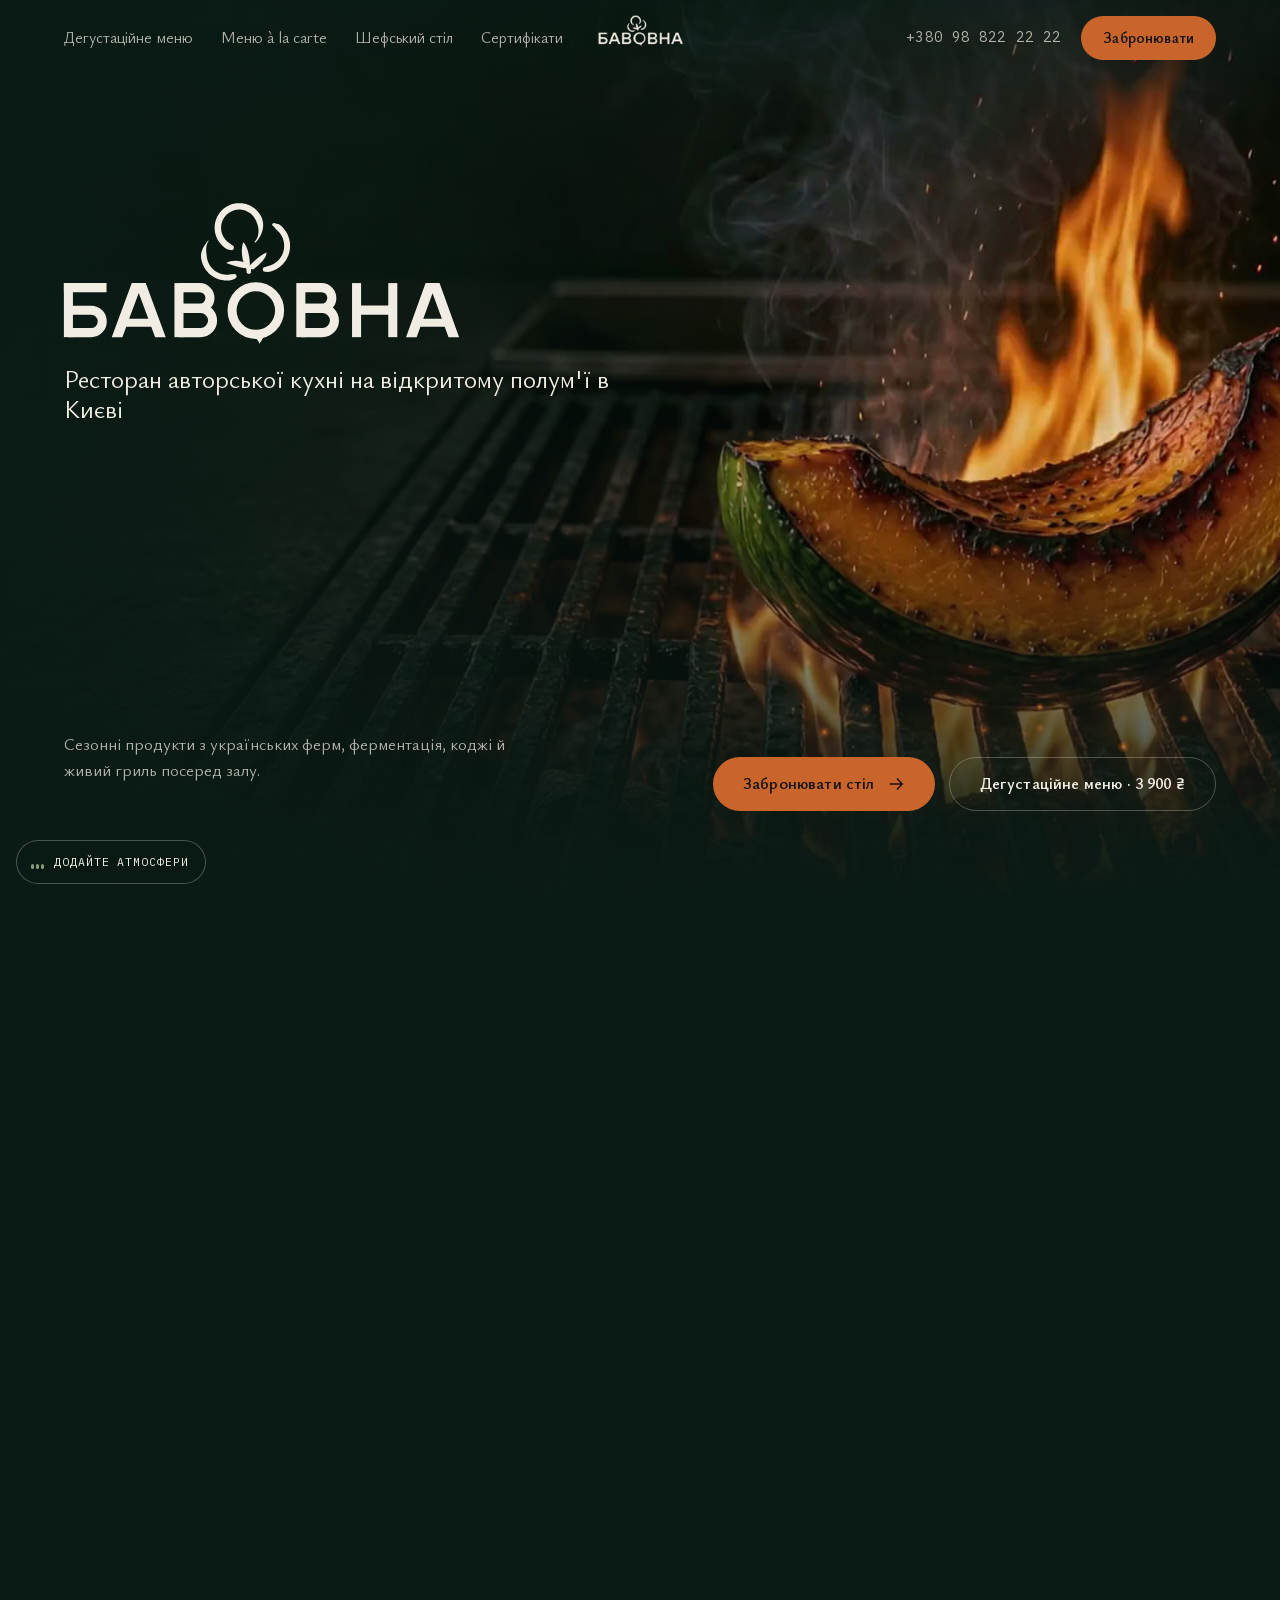
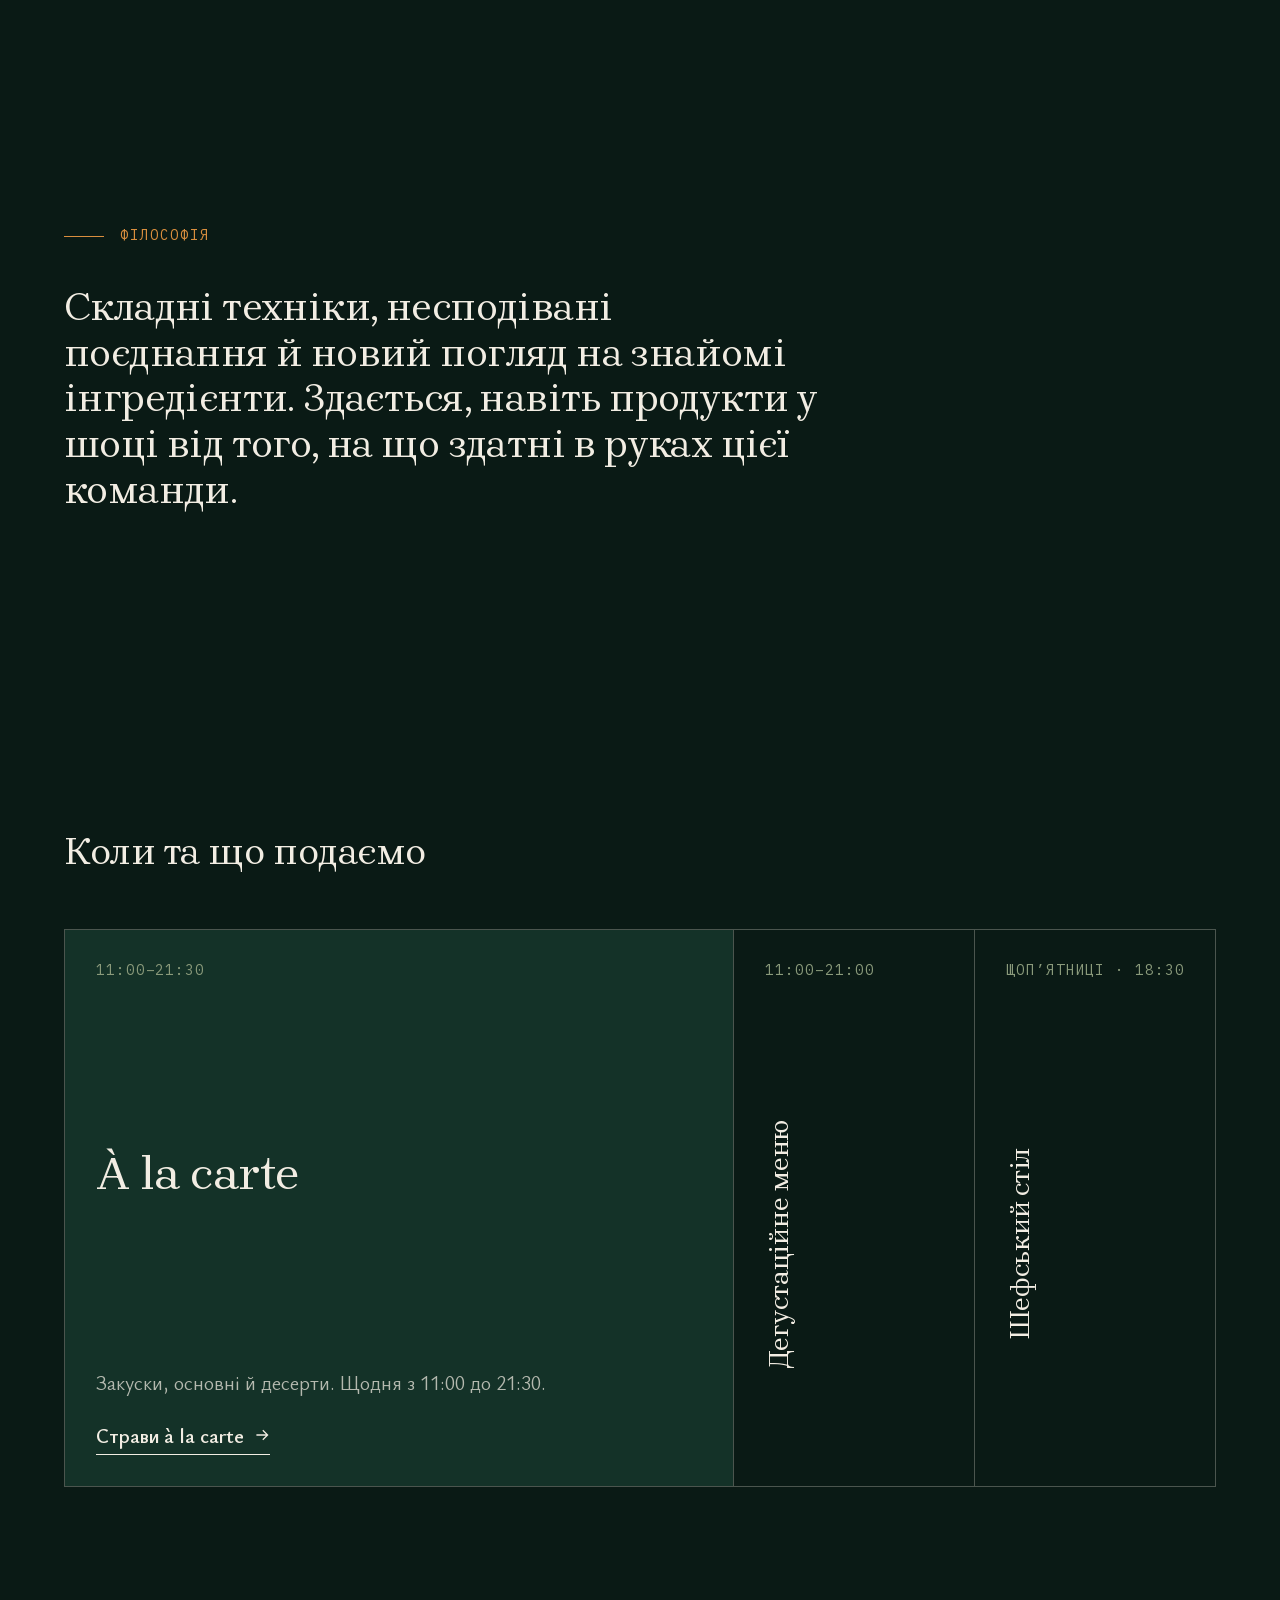
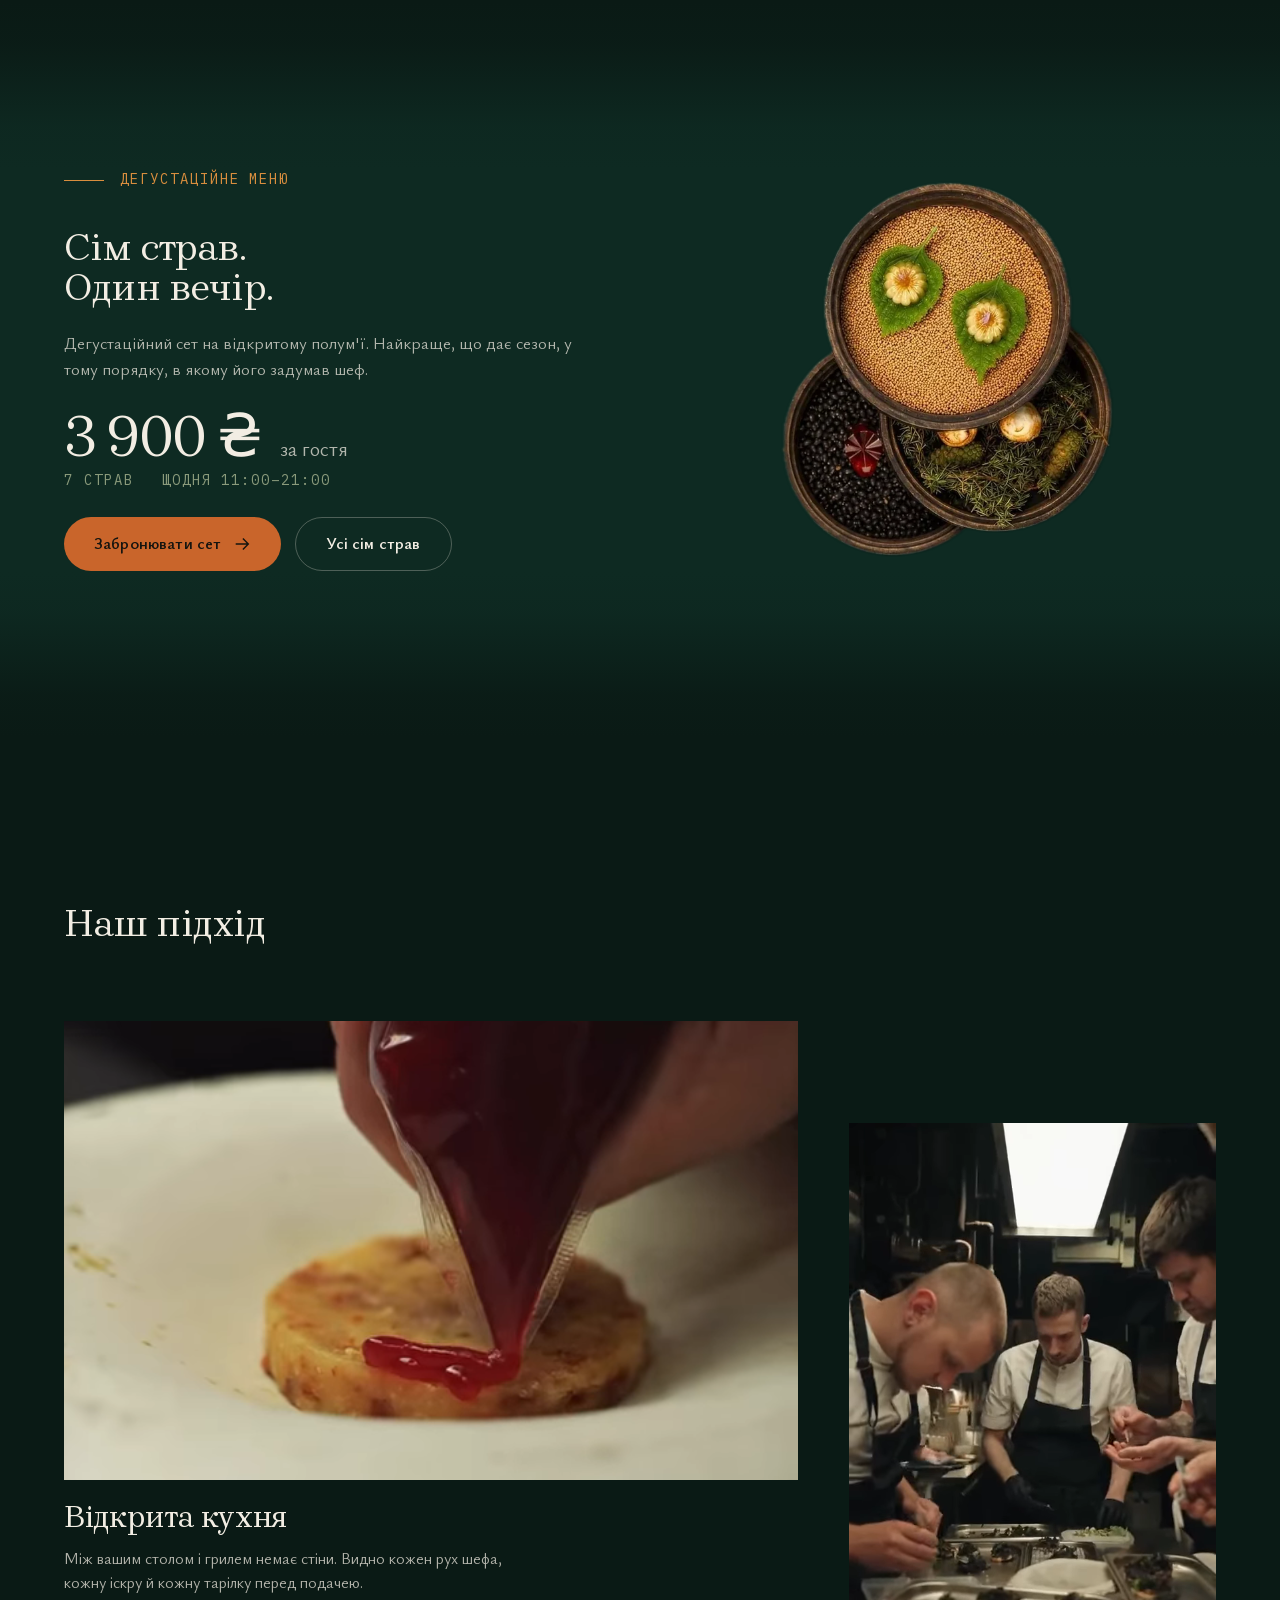
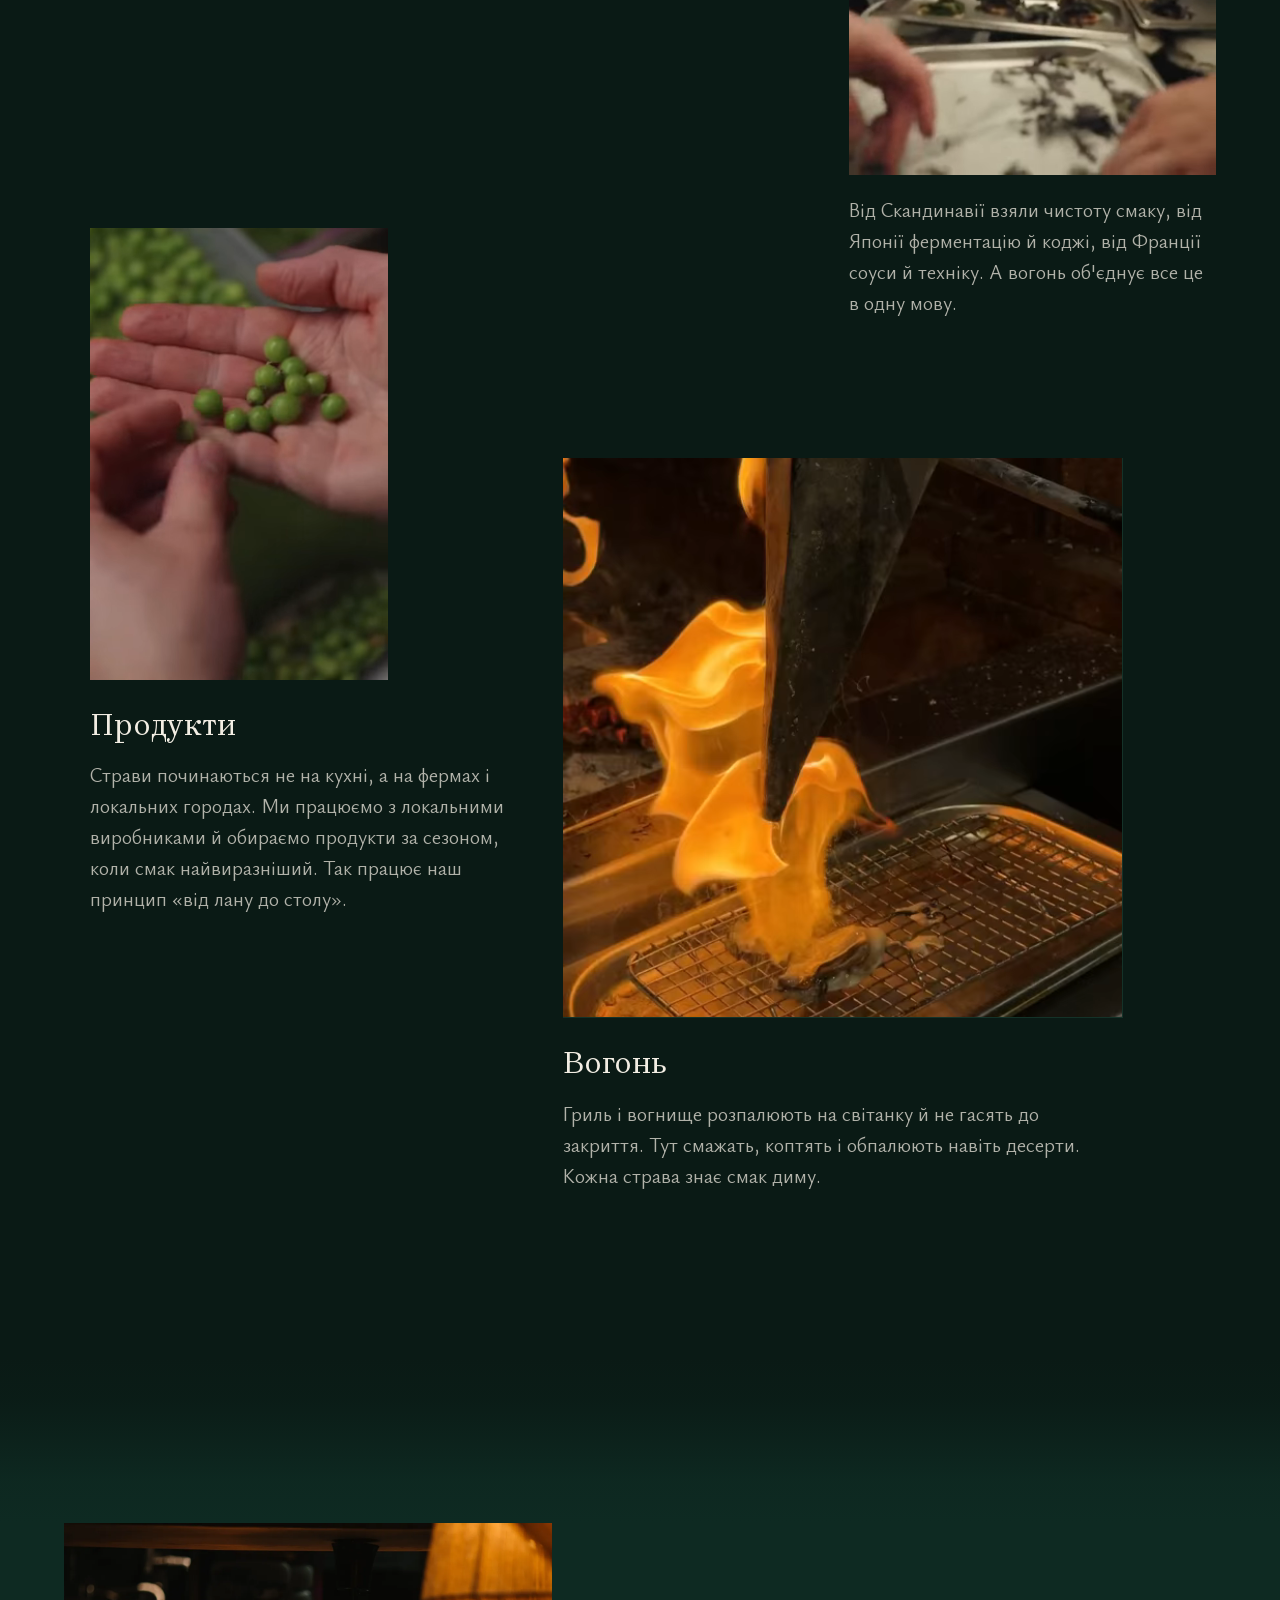
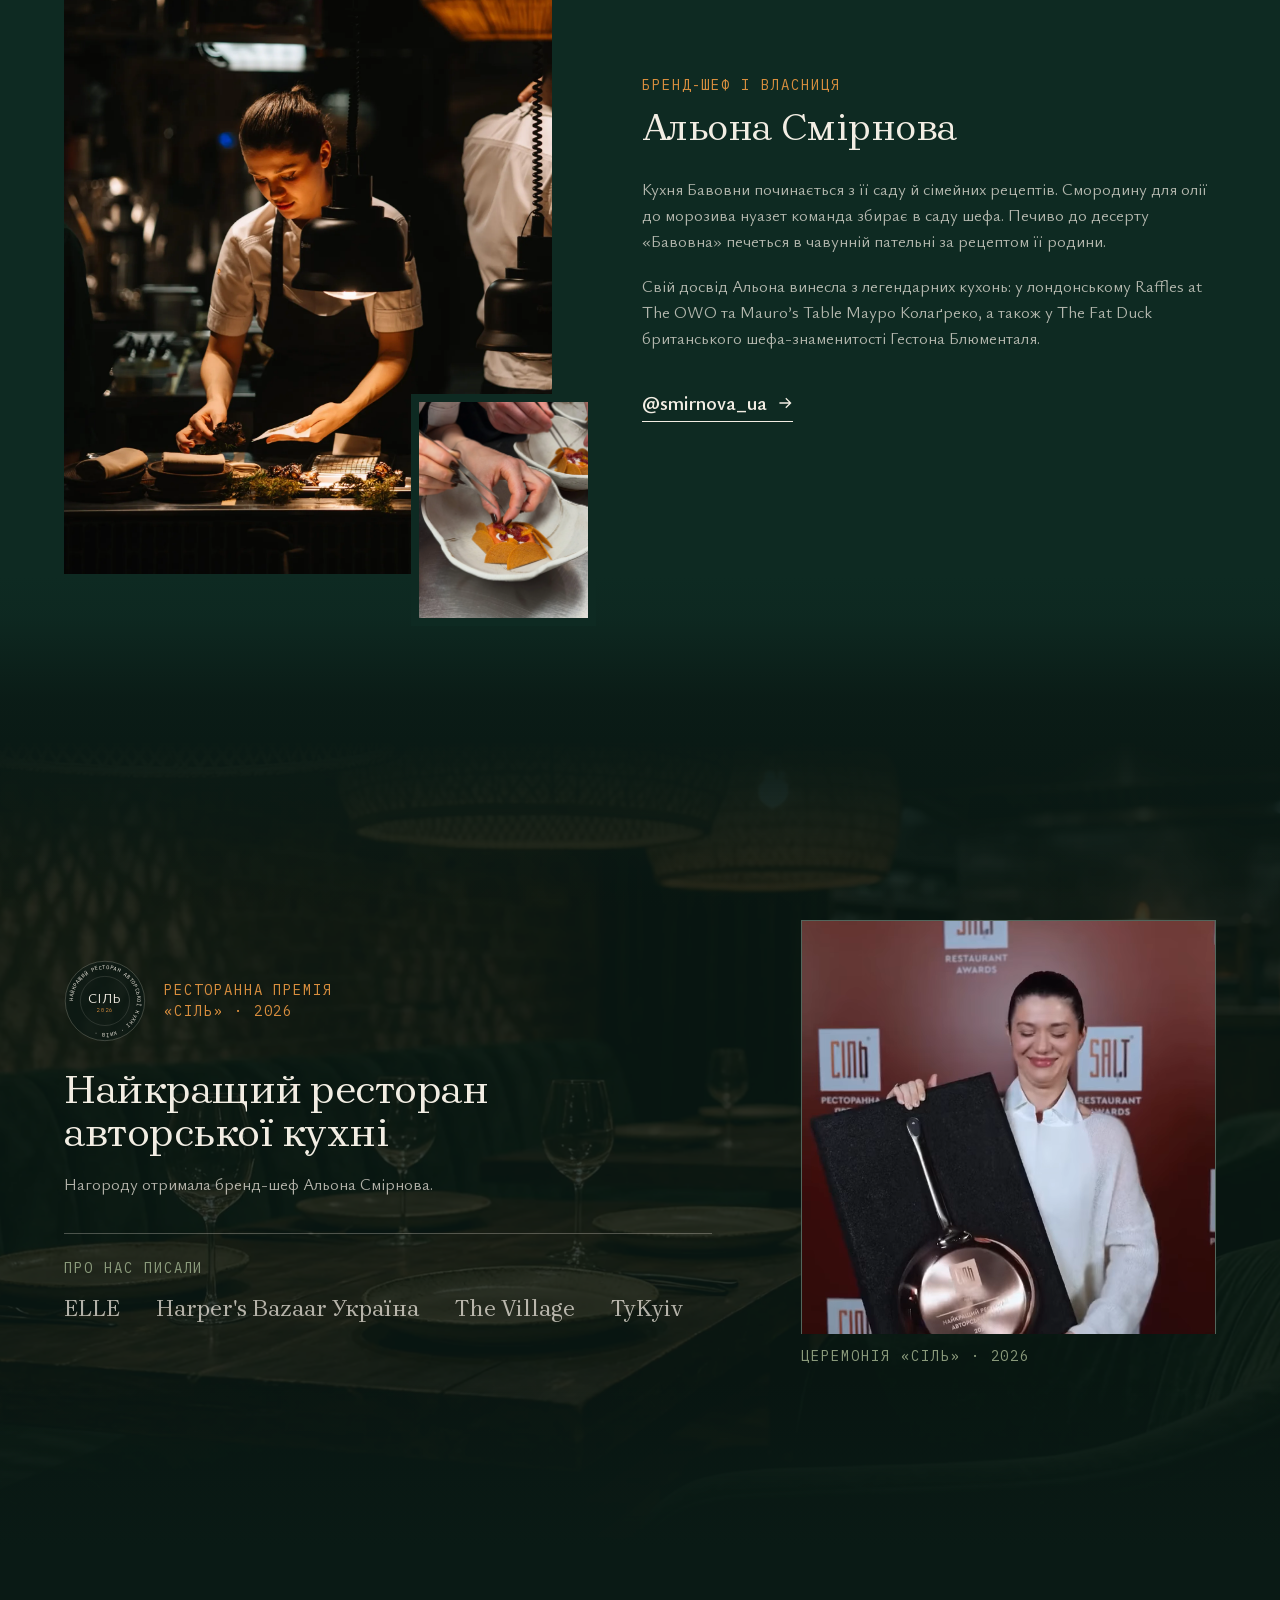
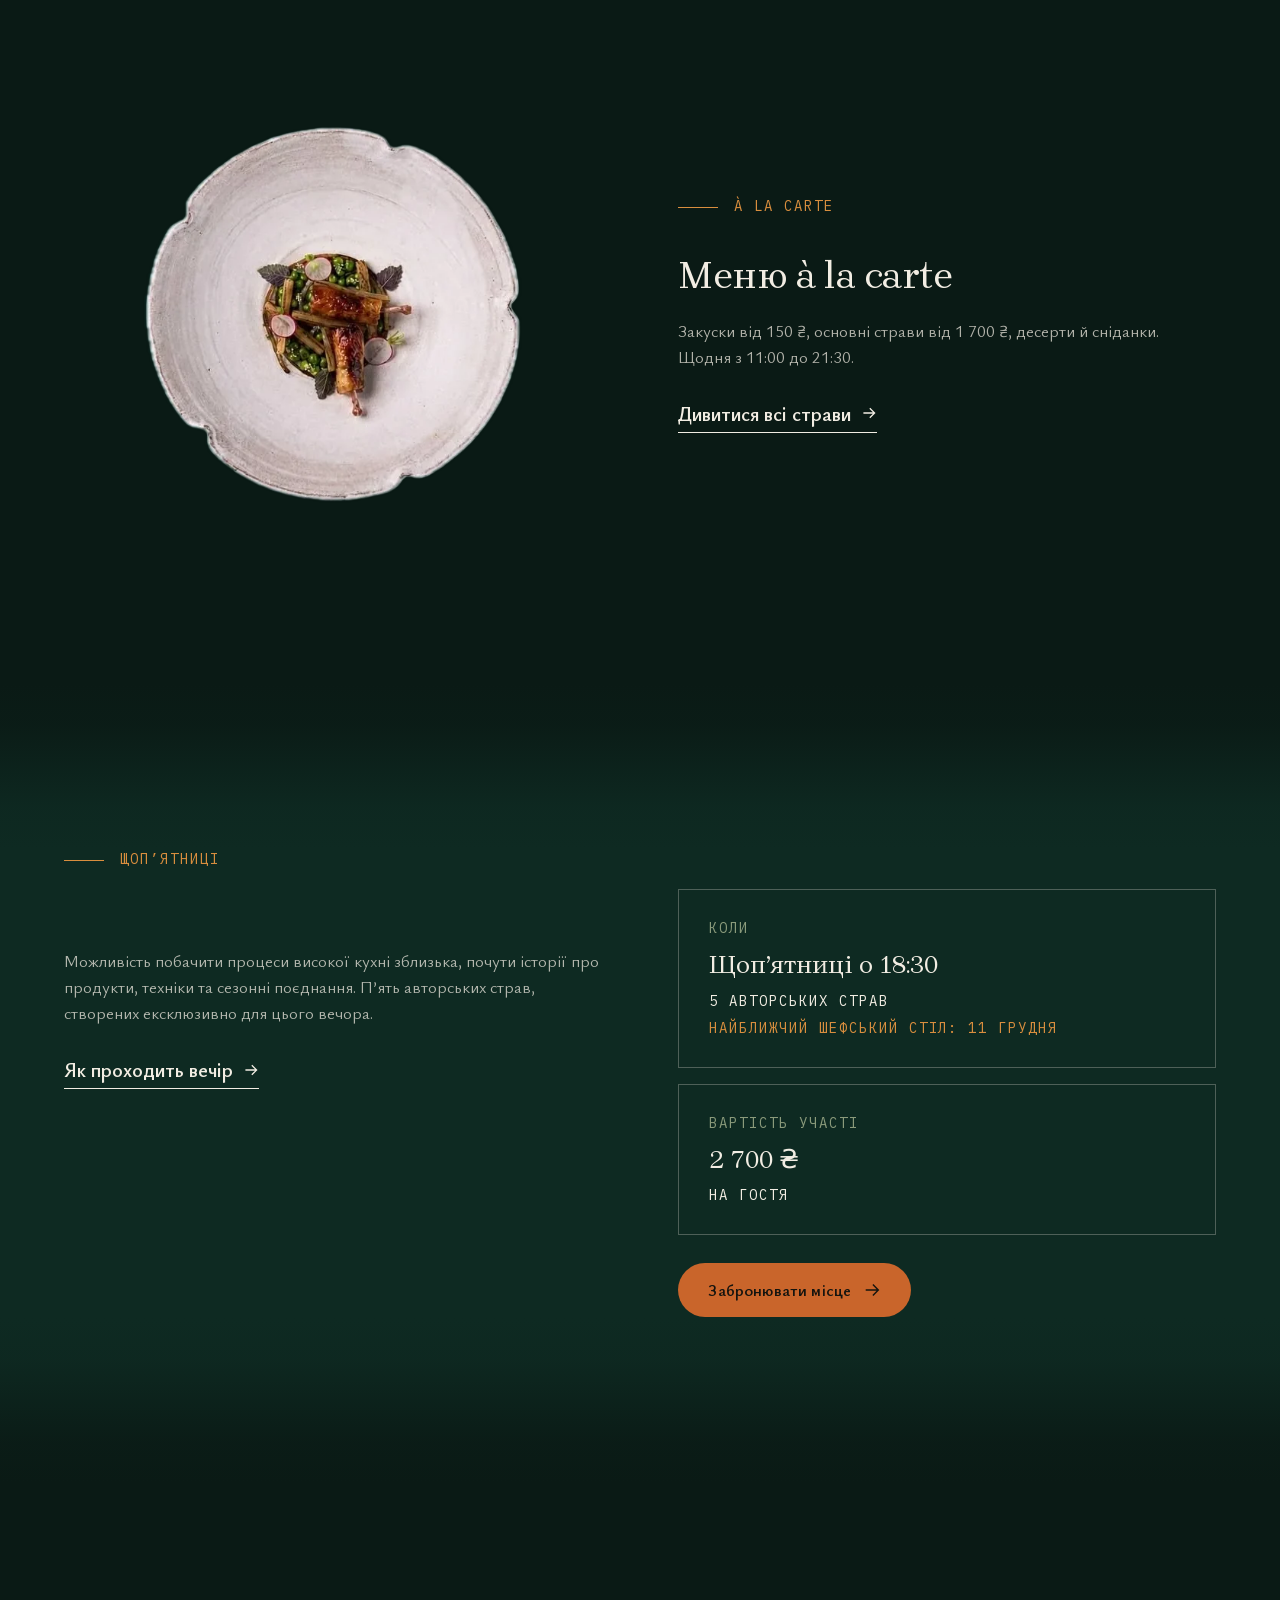
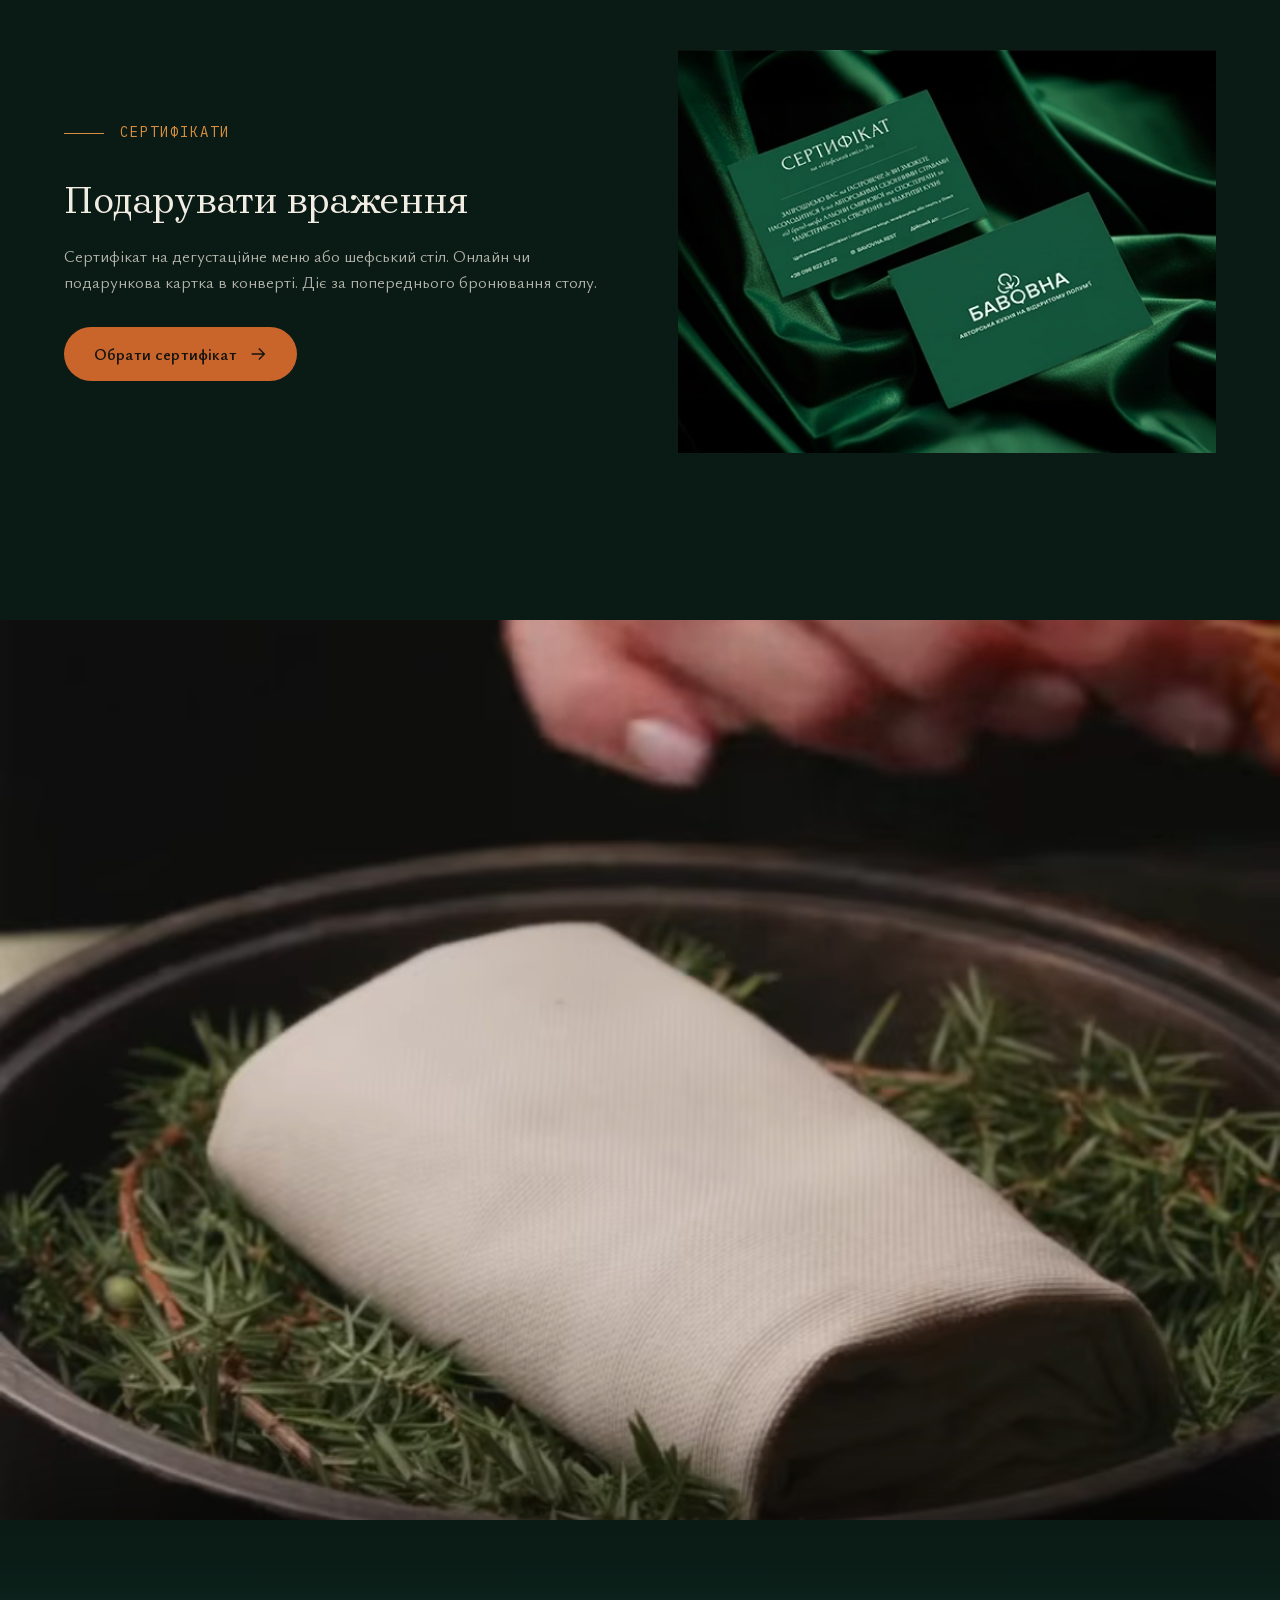
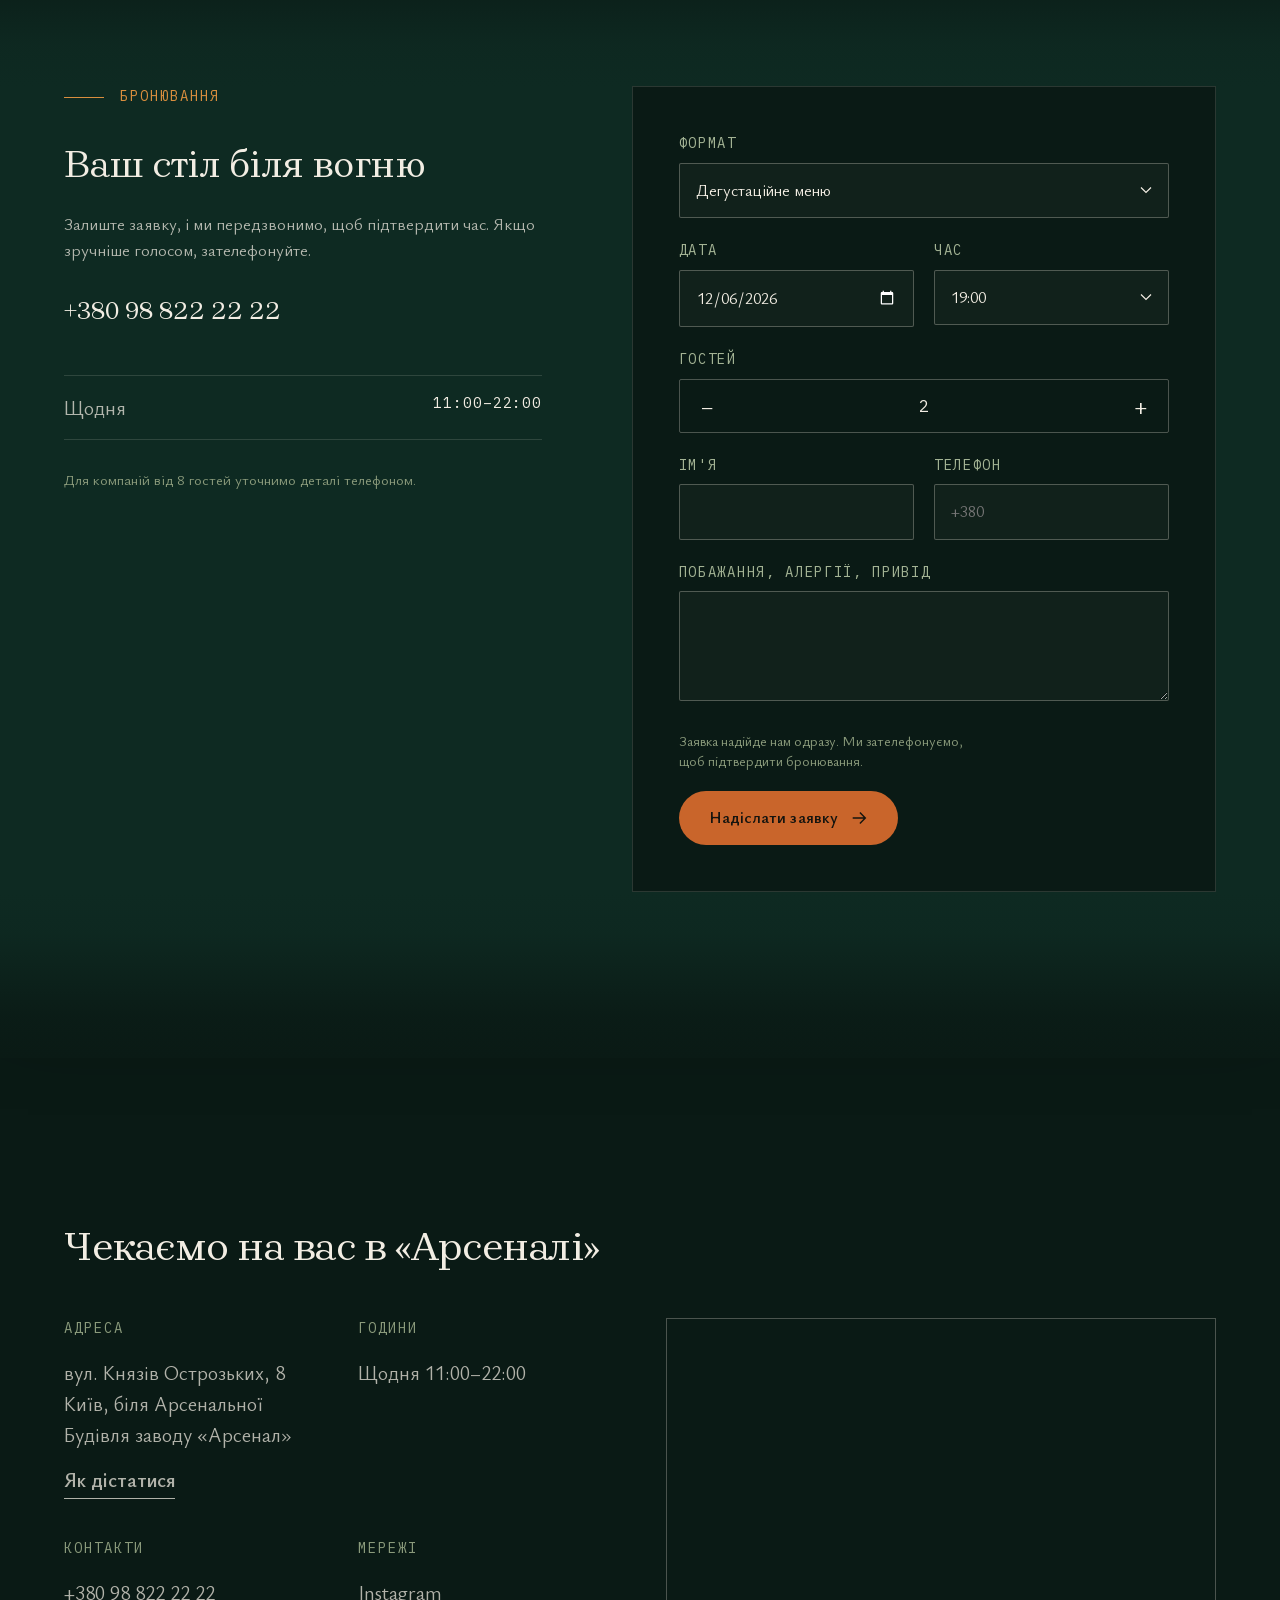
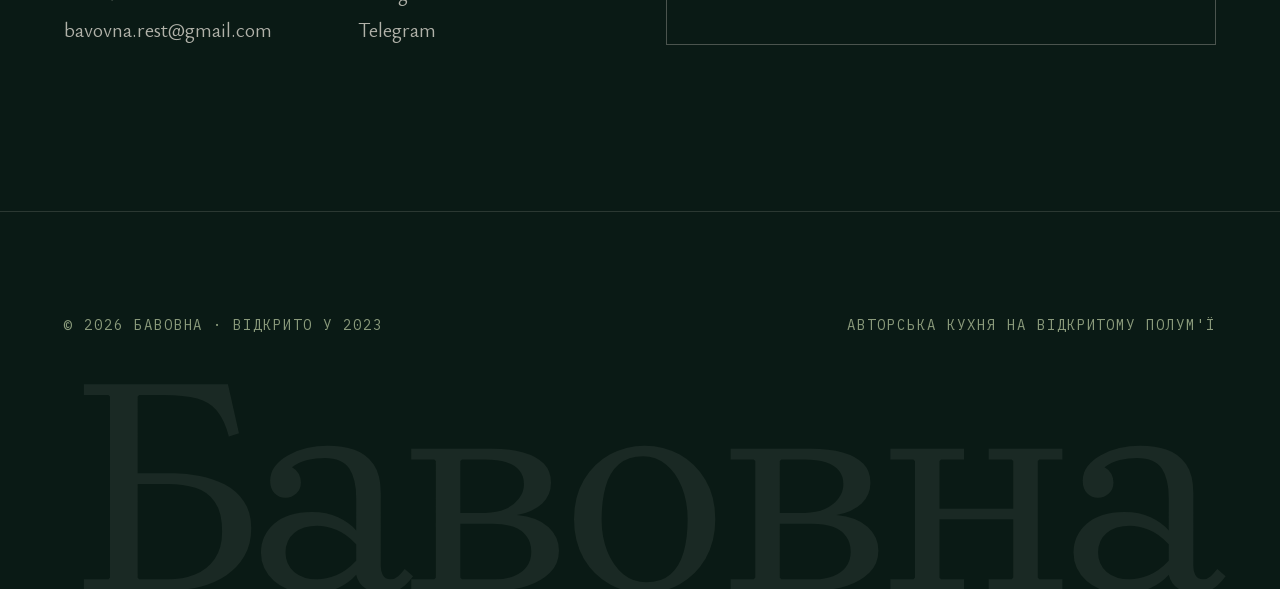
==== commit 567fa5a4: "Hero sparks: only over the grill, fewer, fade out on scroll before the plates Co-Authored-By: Claude" ====
--- a/index.html
+++ b/index.html
@@ -39,7 +39,7 @@
 document.write('<link rel="stylesheet" href="assets/css/fonts.css"'+a+'><link rel="stylesheet" href="assets/css/style.css?v=2728"'+a+'>')})()</script>
 <noscript><link rel="stylesheet" href="assets/css/fonts.css"><link rel="stylesheet" href="assets/css/style.css?v=2728"></noscript>
 <script src="assets/js/lenis.min.js" defer></script>
-<script src="assets/js/main.js?v=2725" defer></script>
+<script src="assets/js/main.js?v=2726" defer></script>
 <script type="application/ld+json">
 {
   "@context": "https://schema.org",
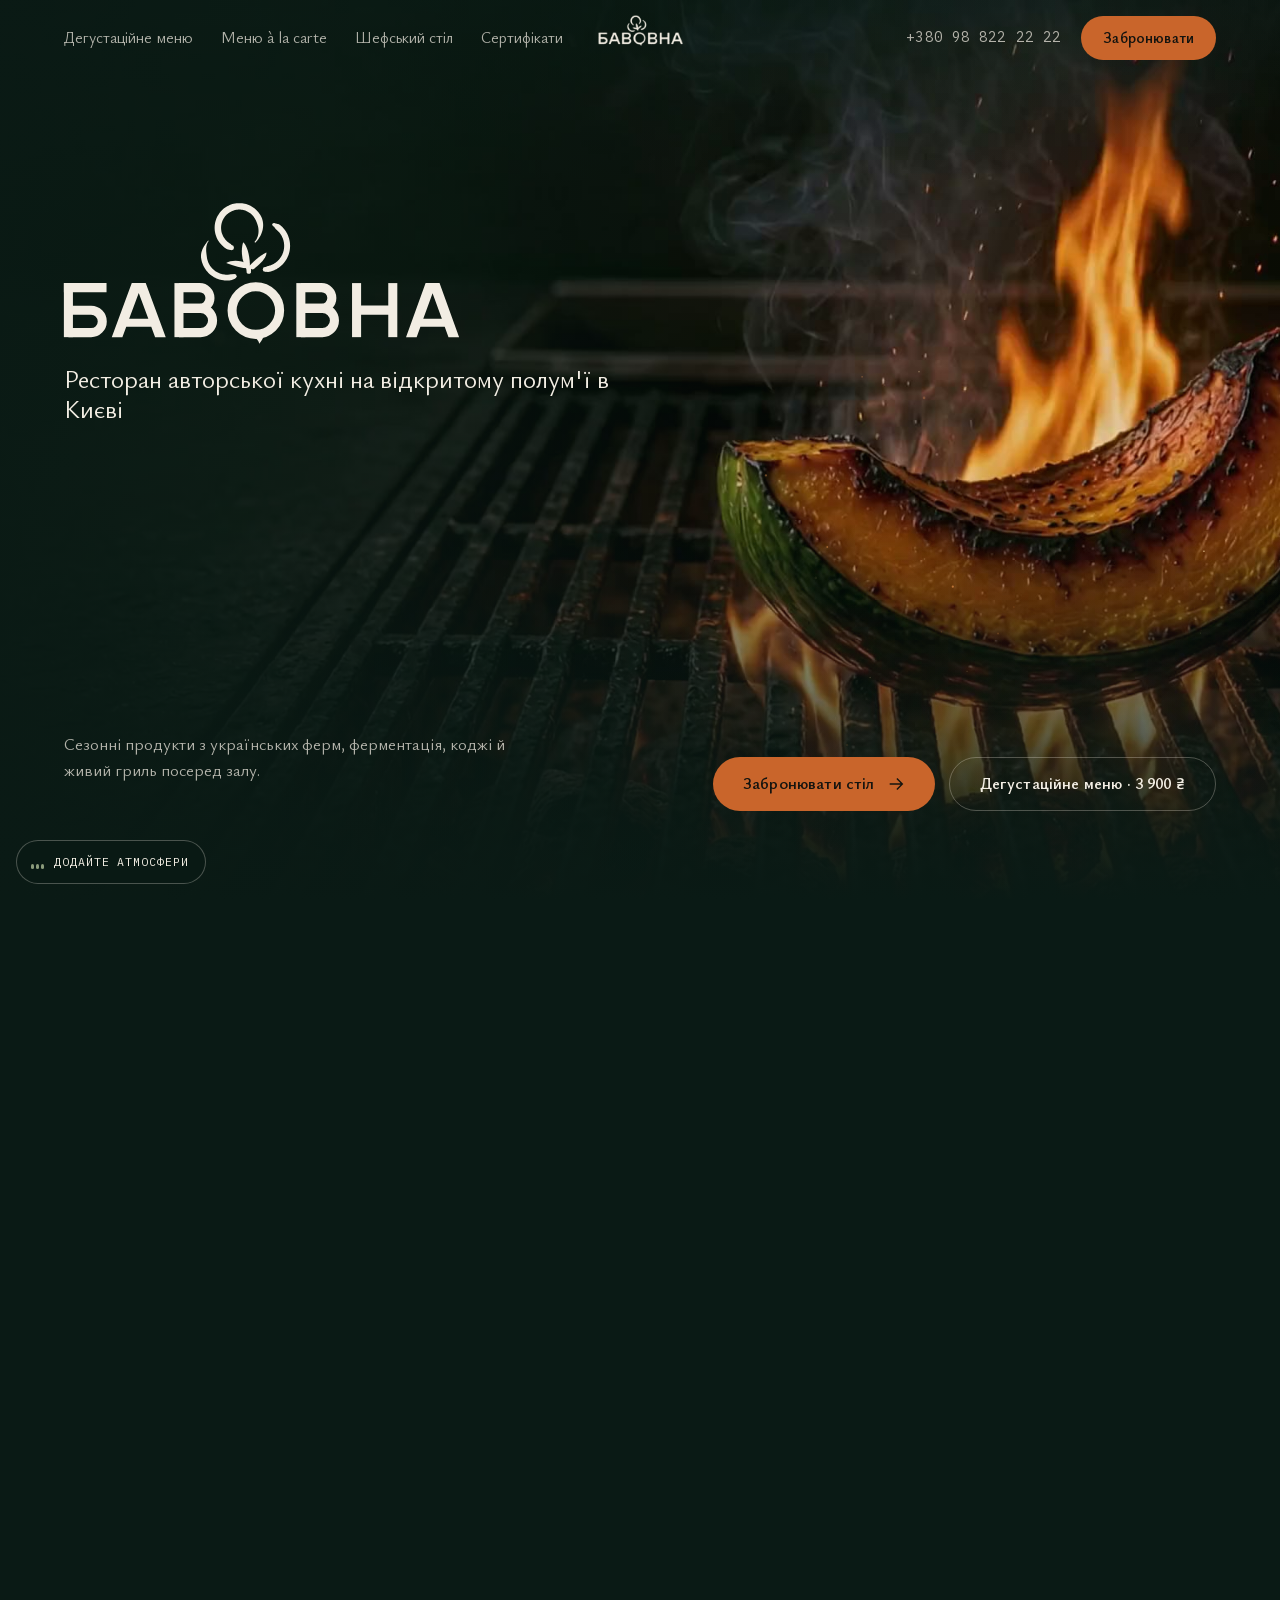
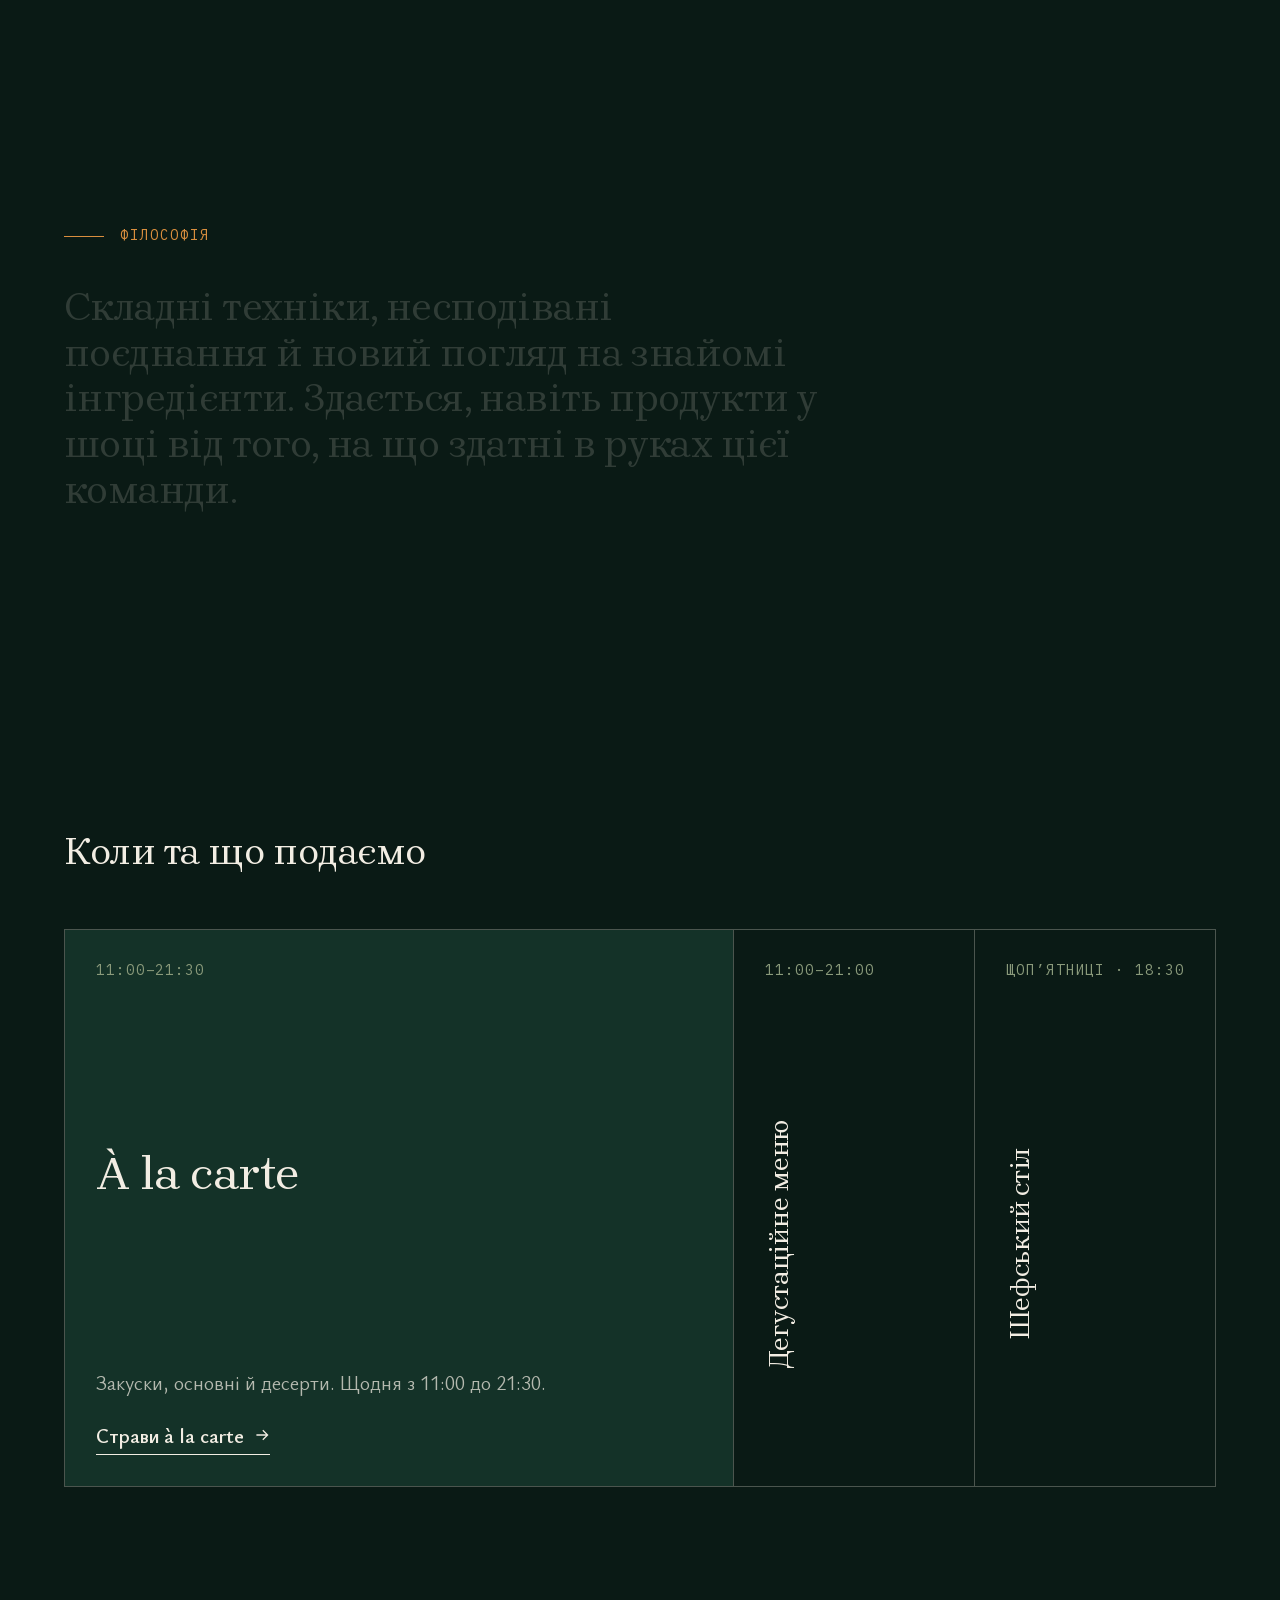
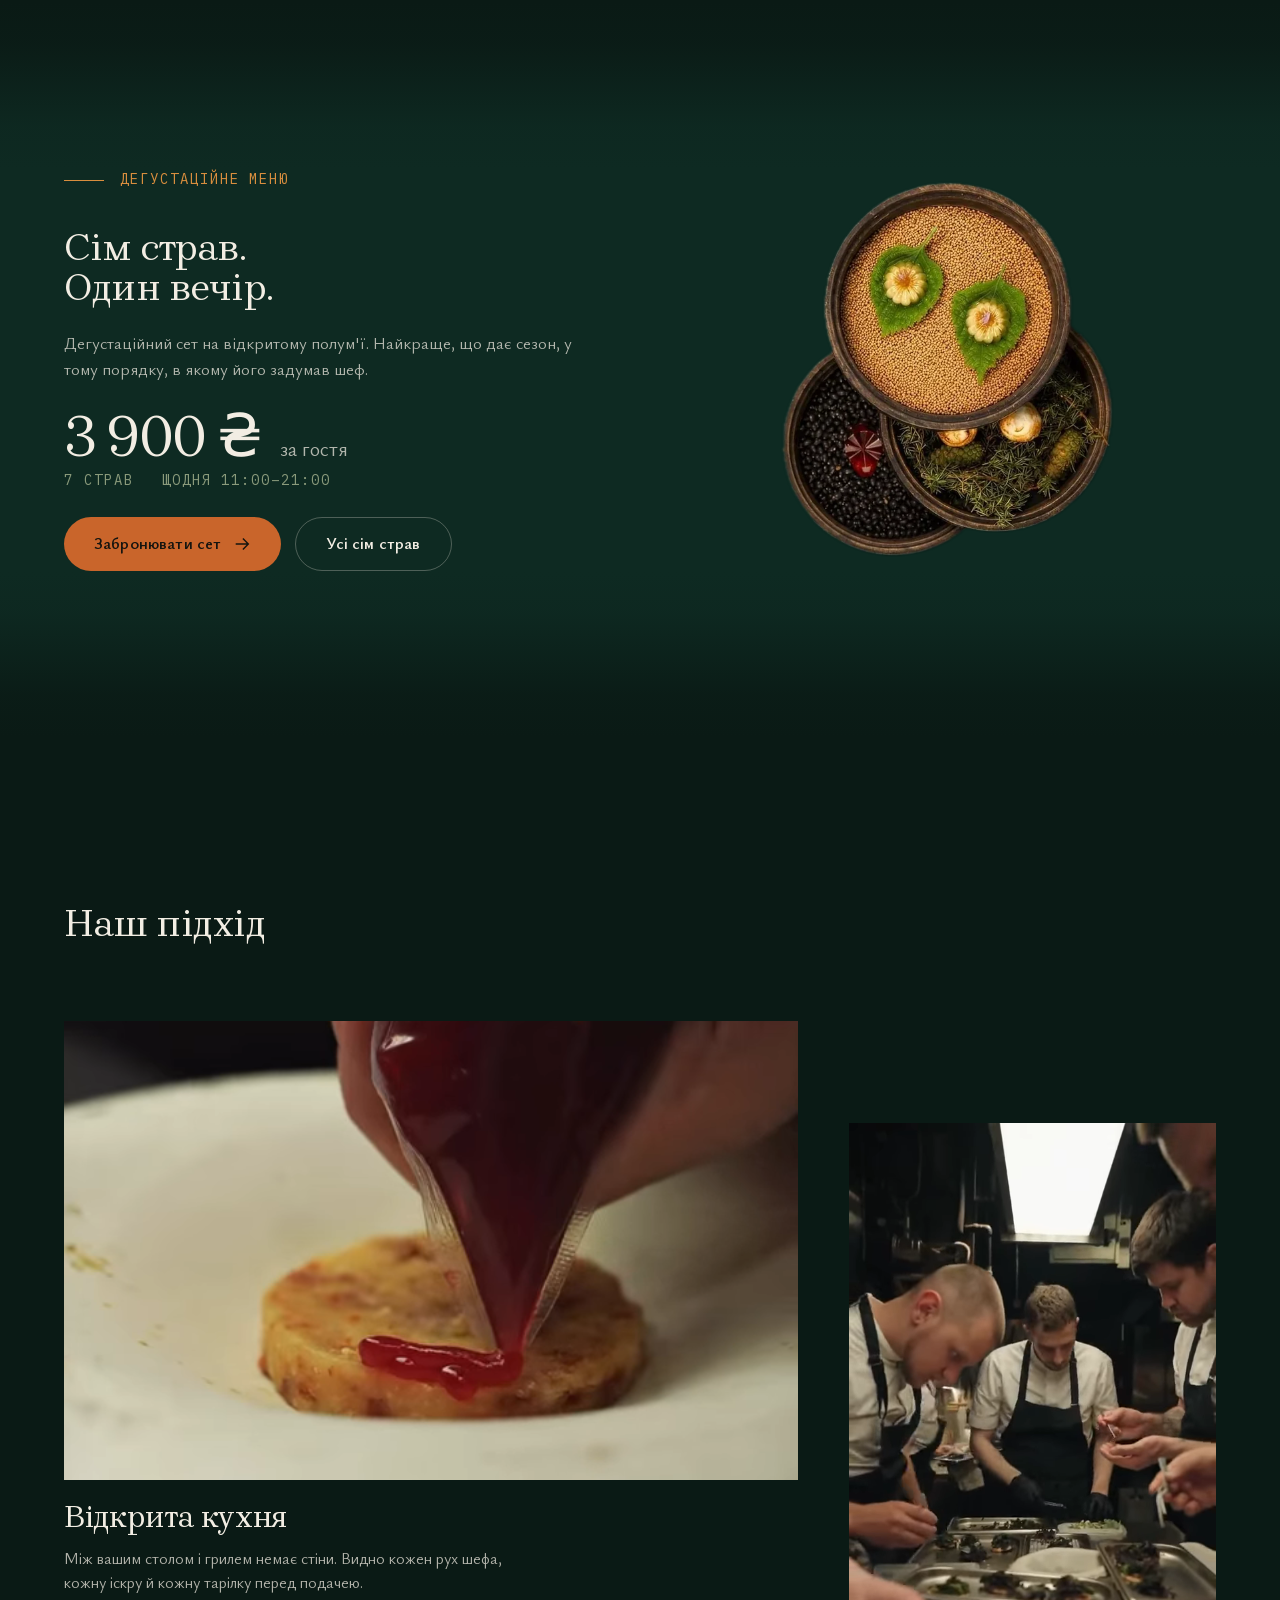
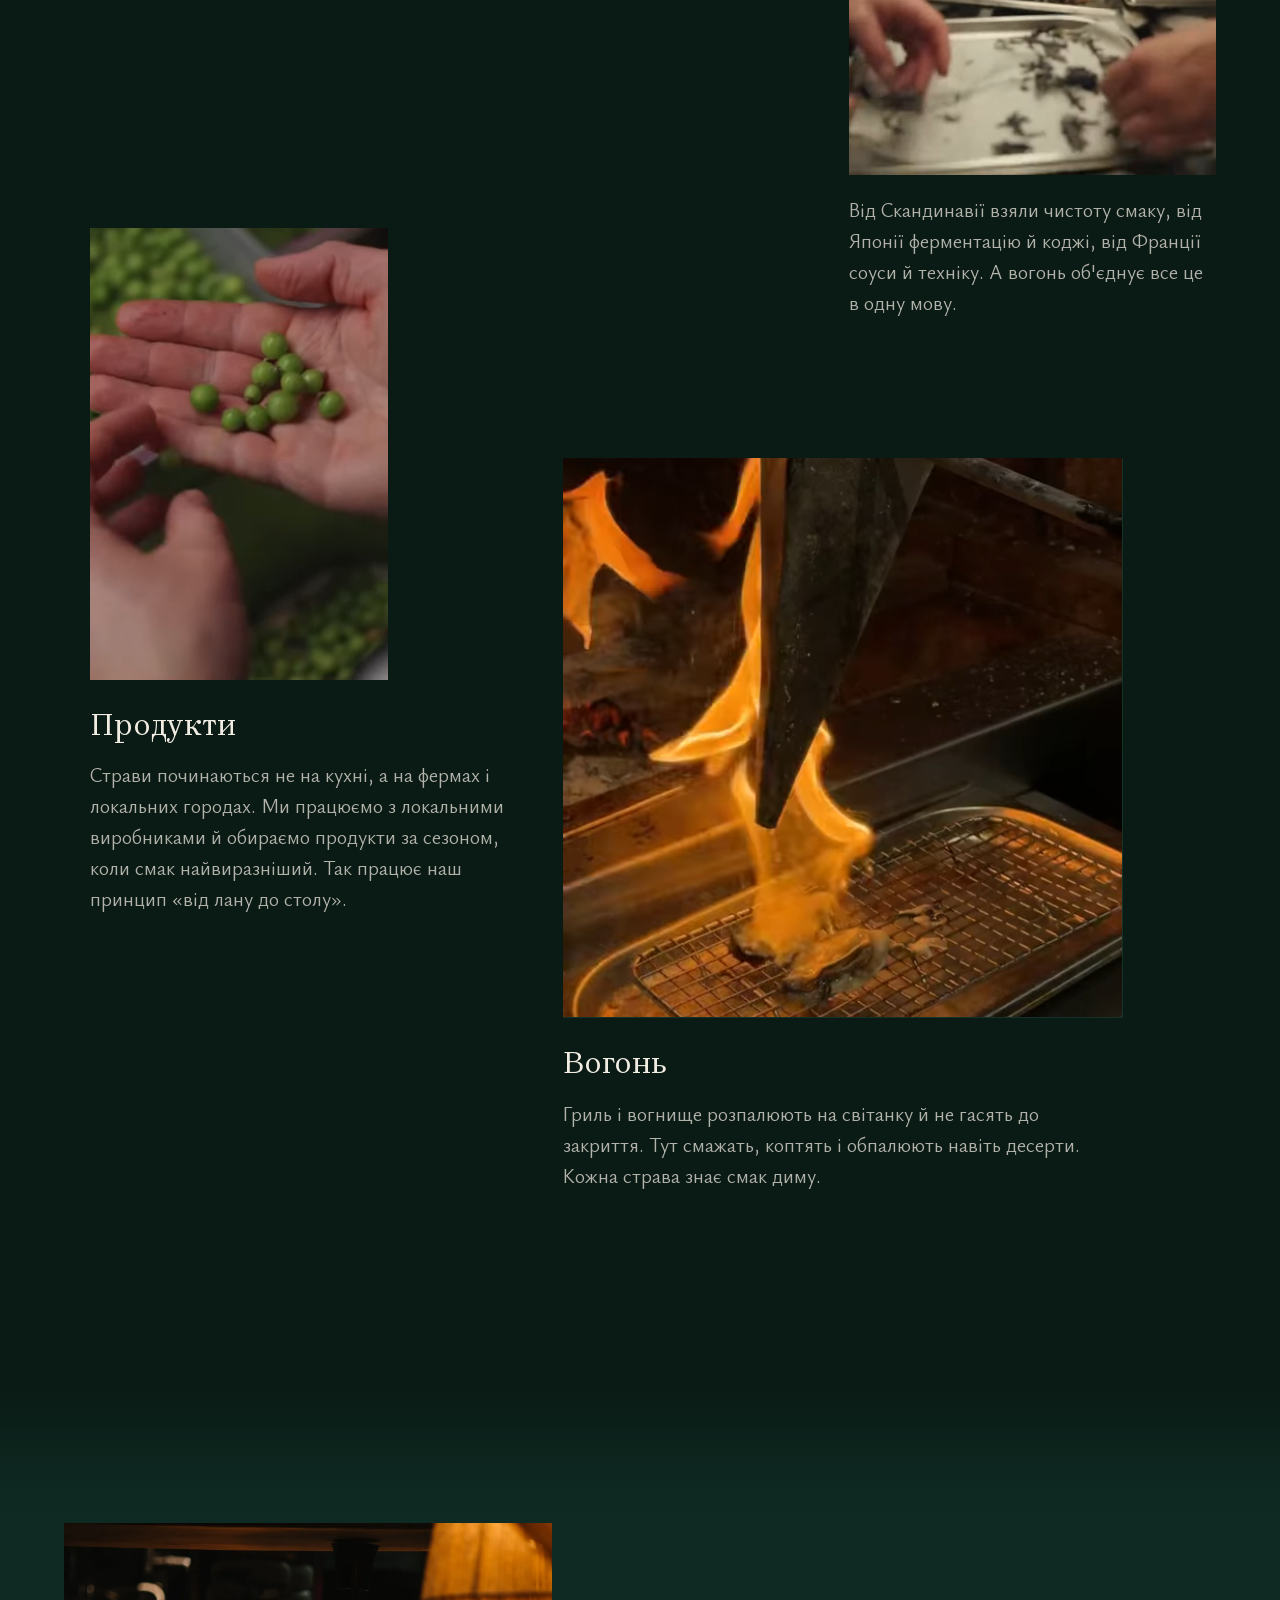
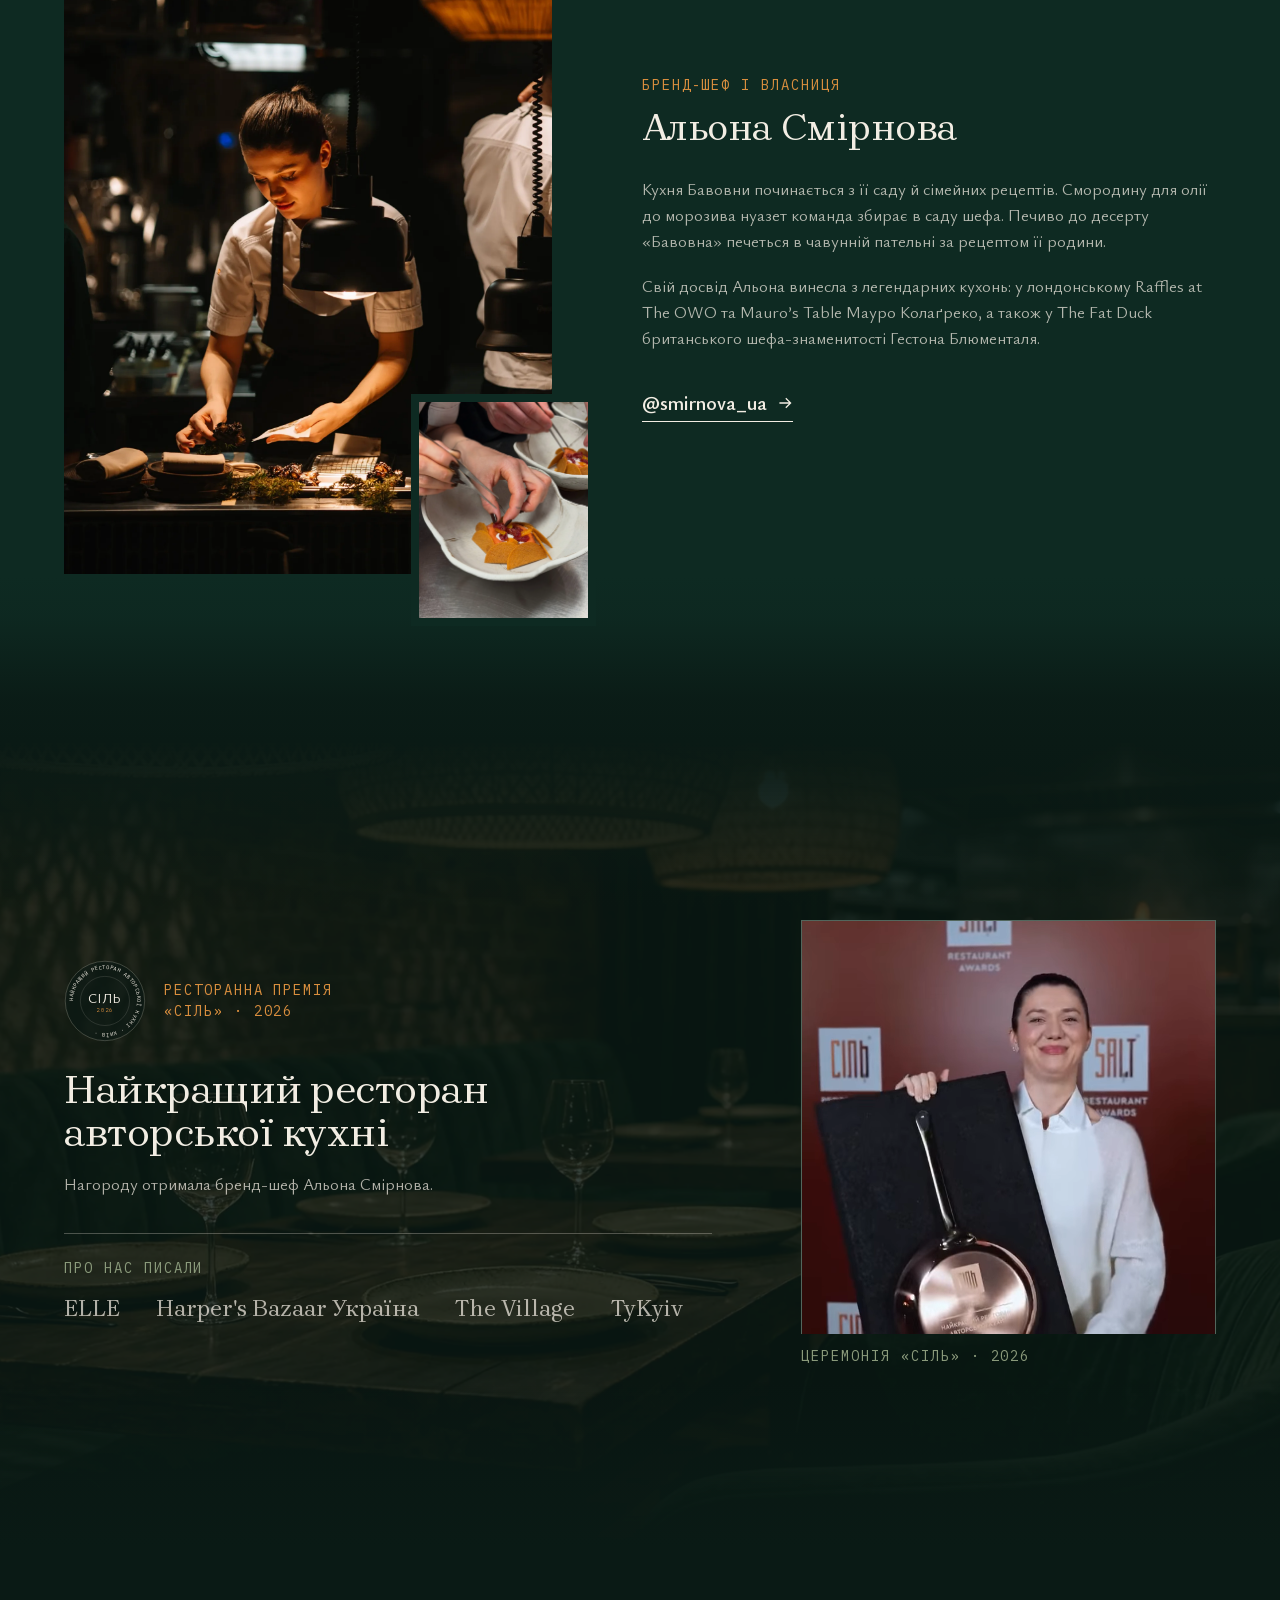
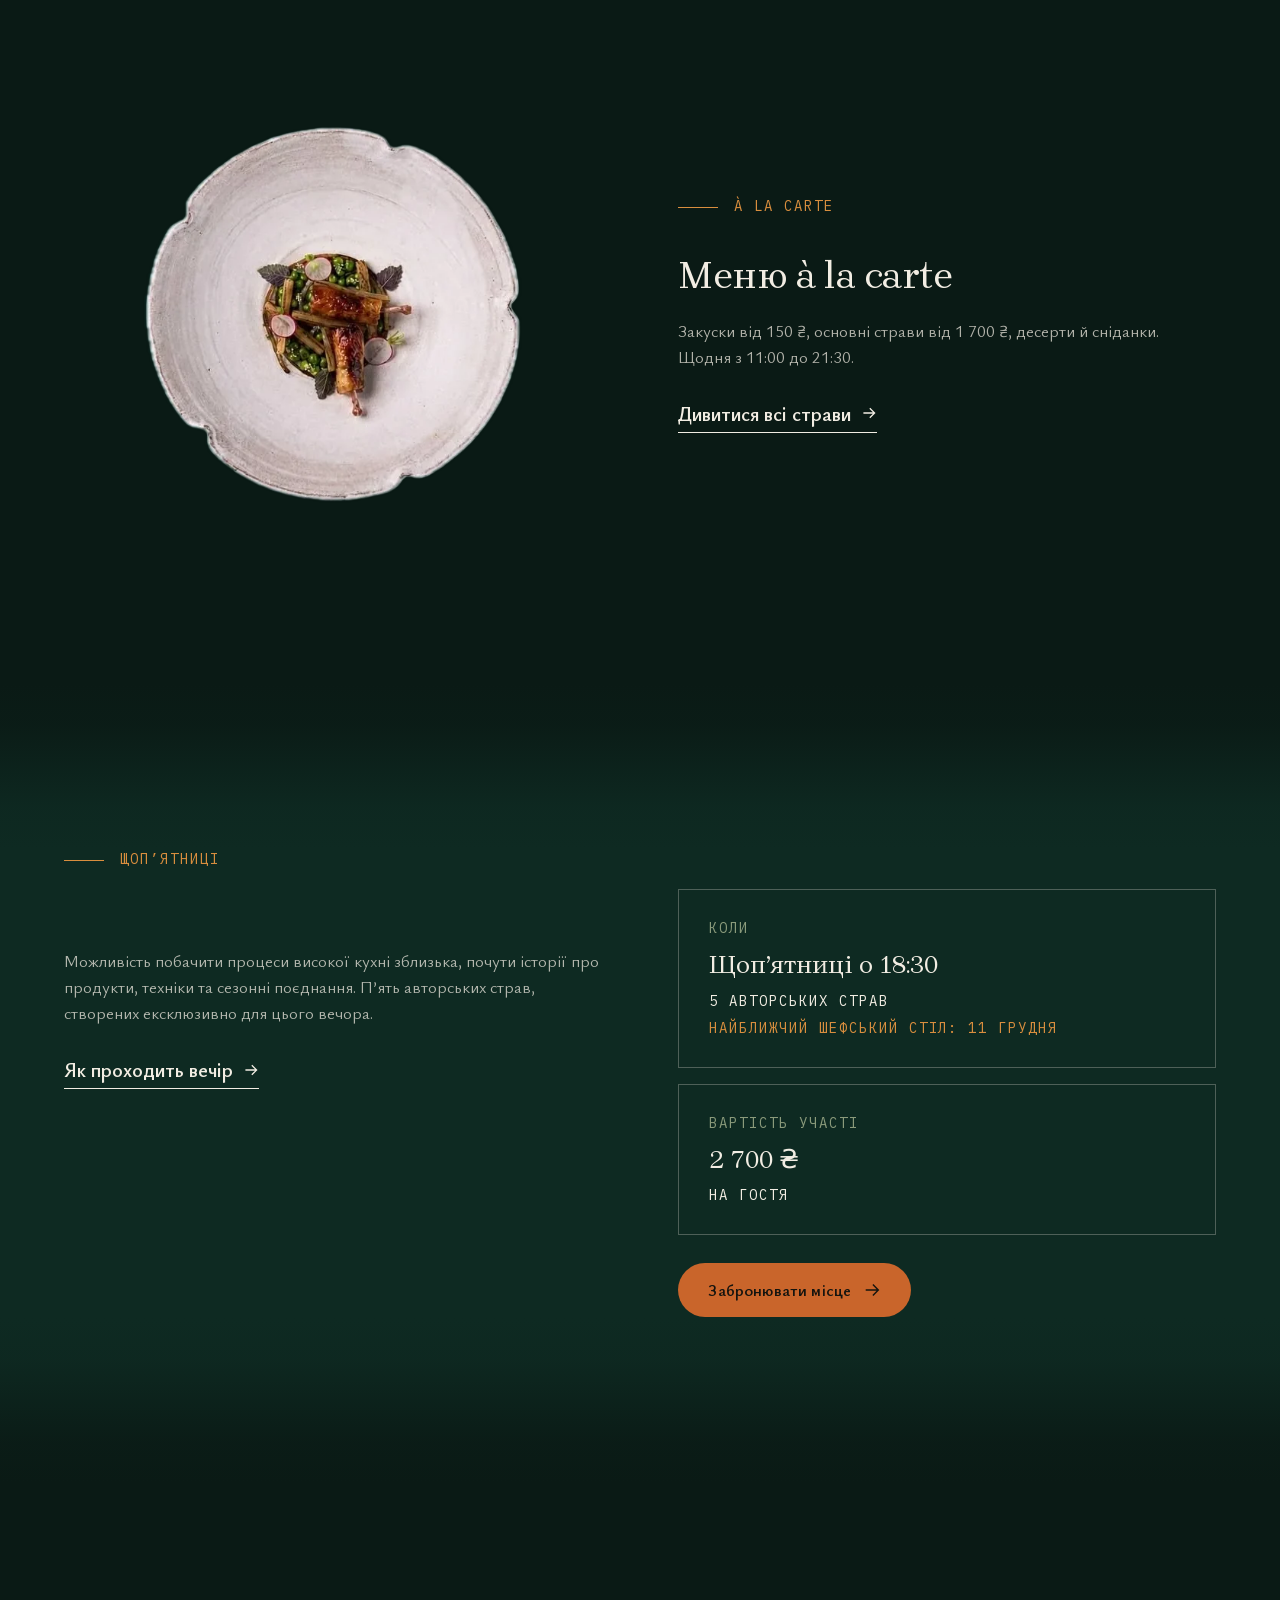
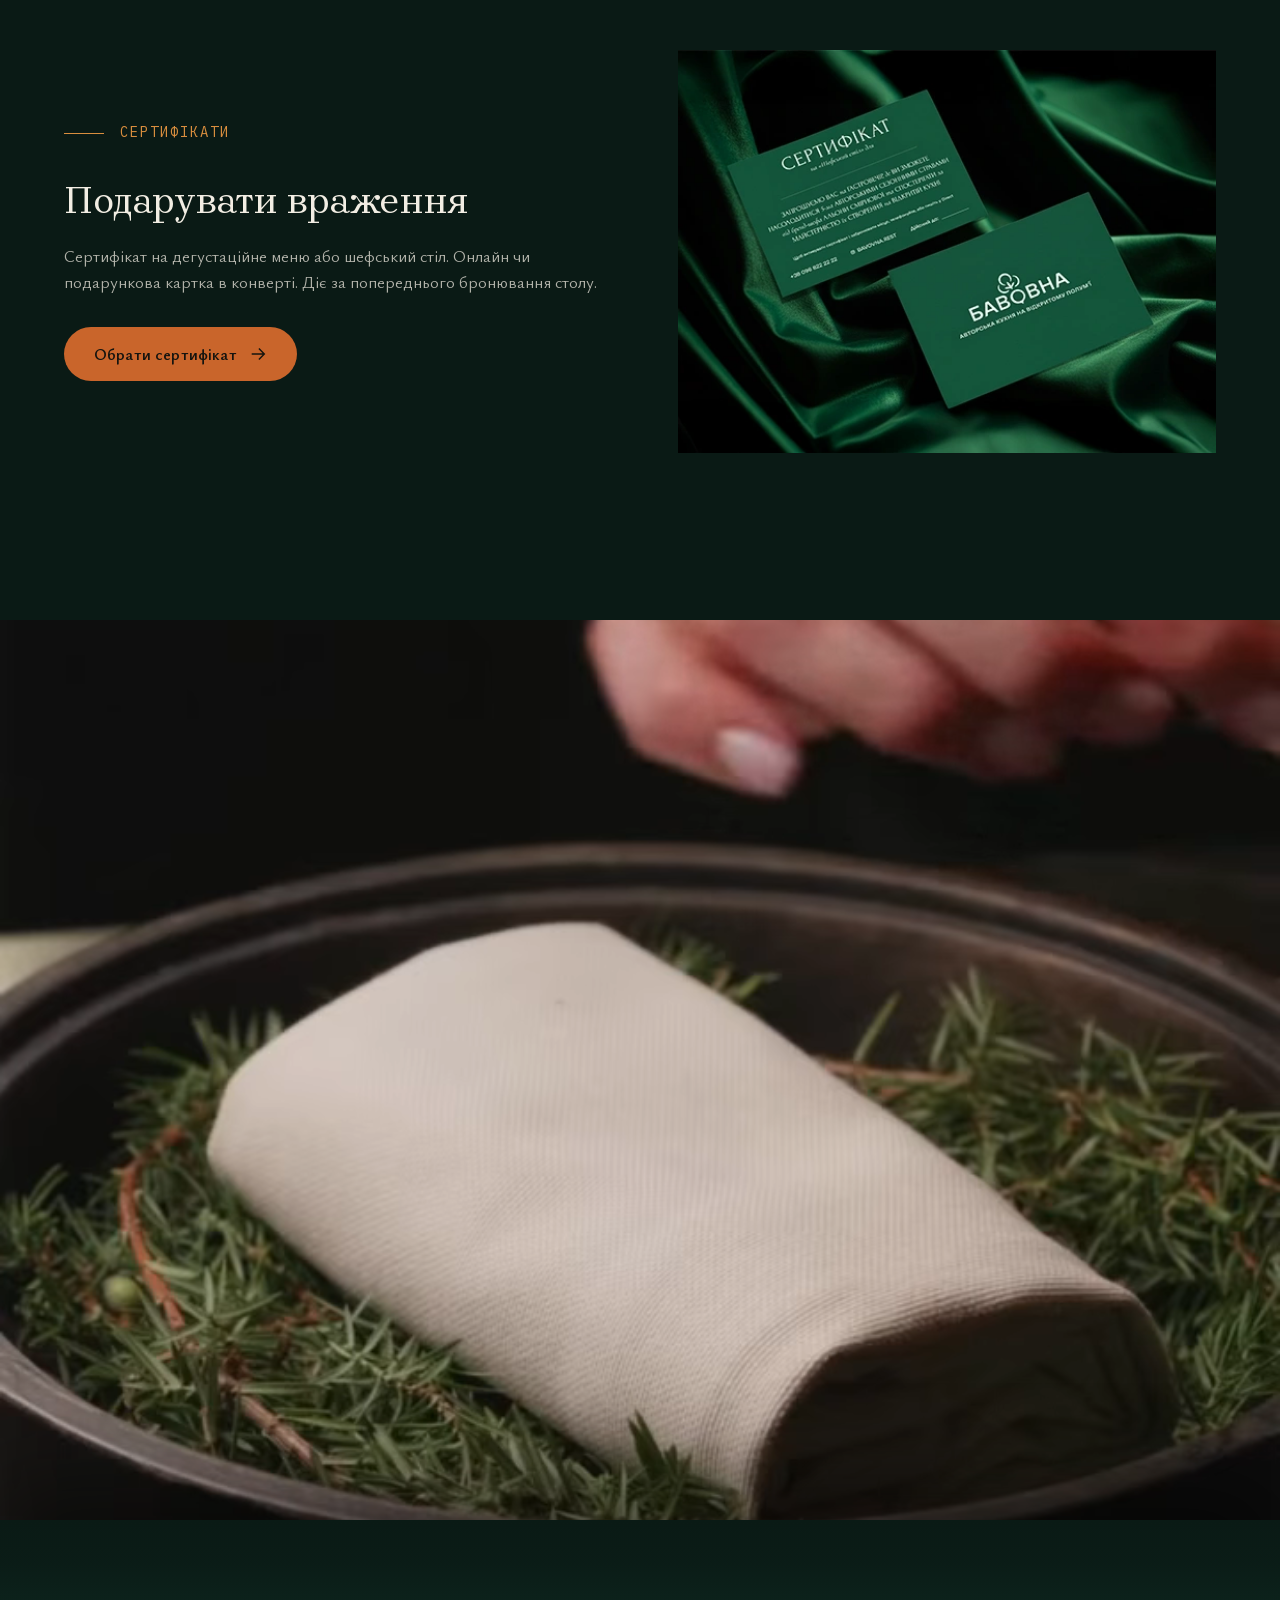
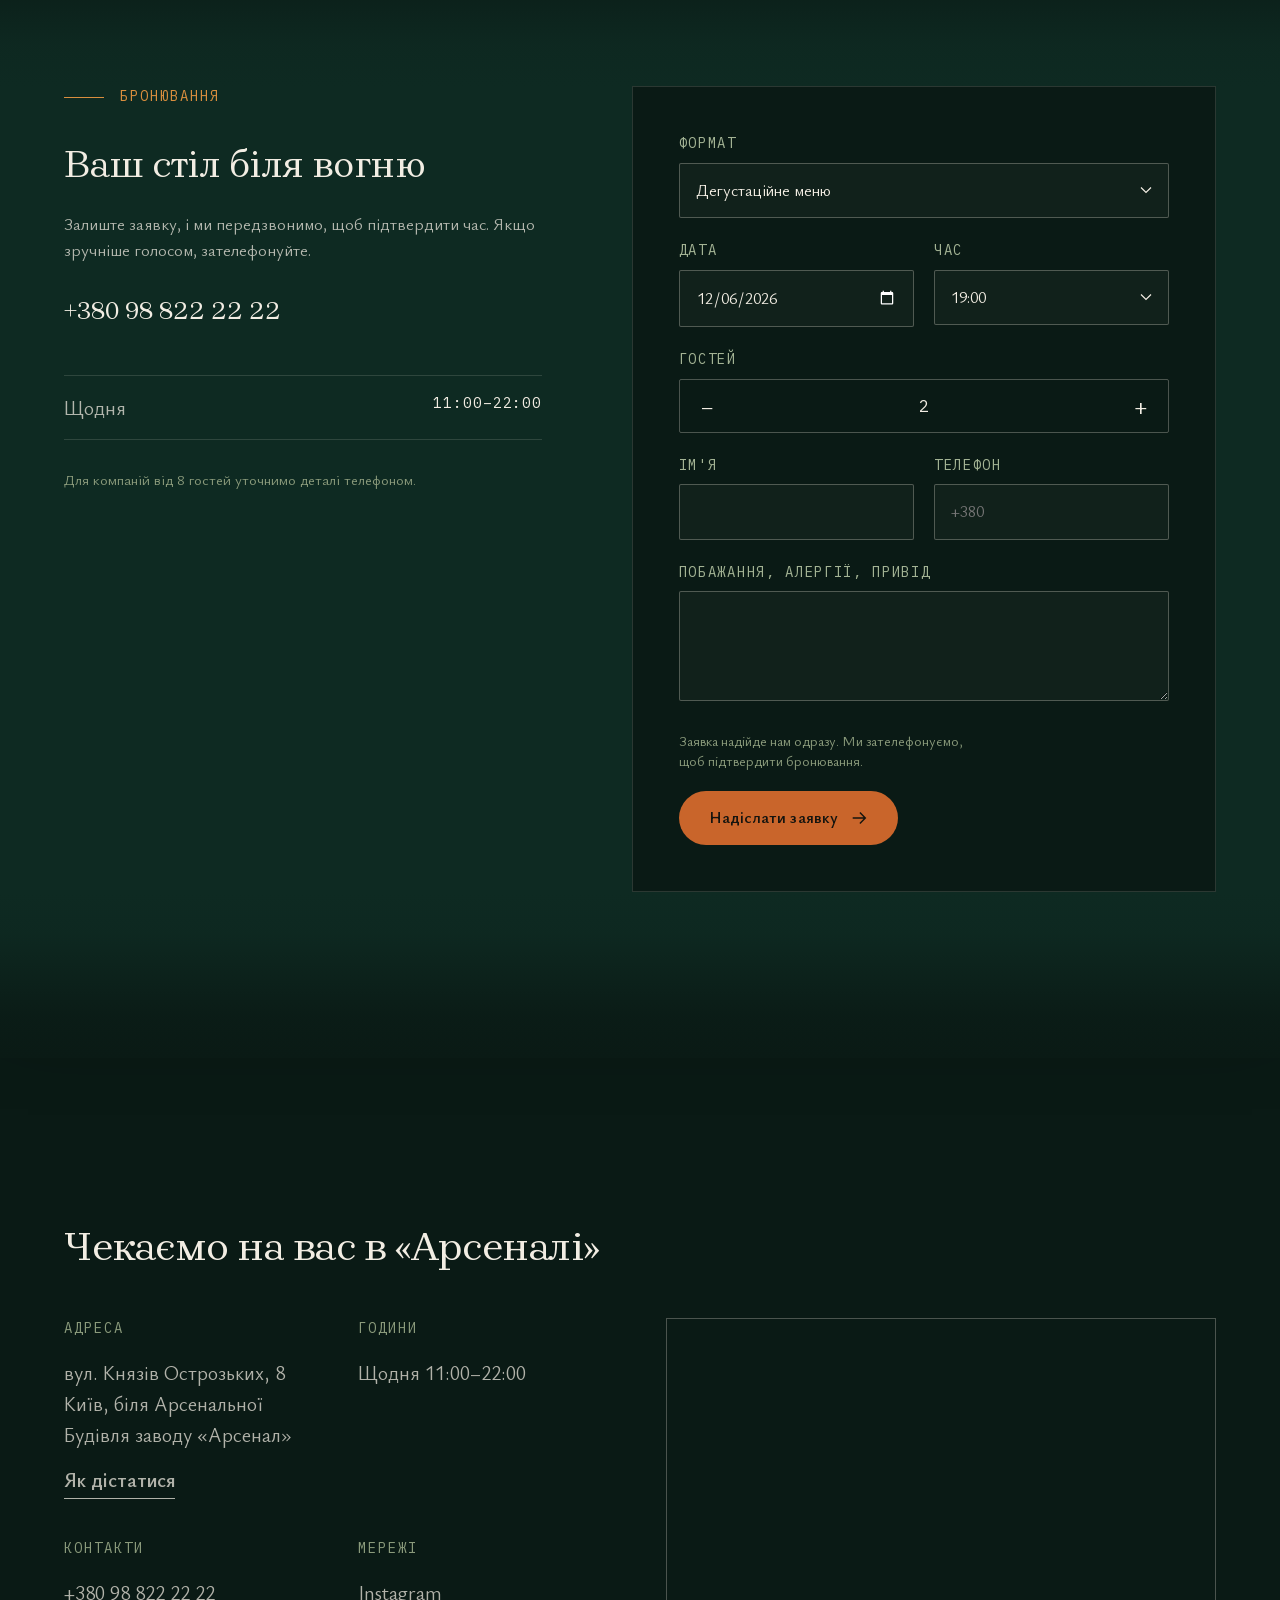
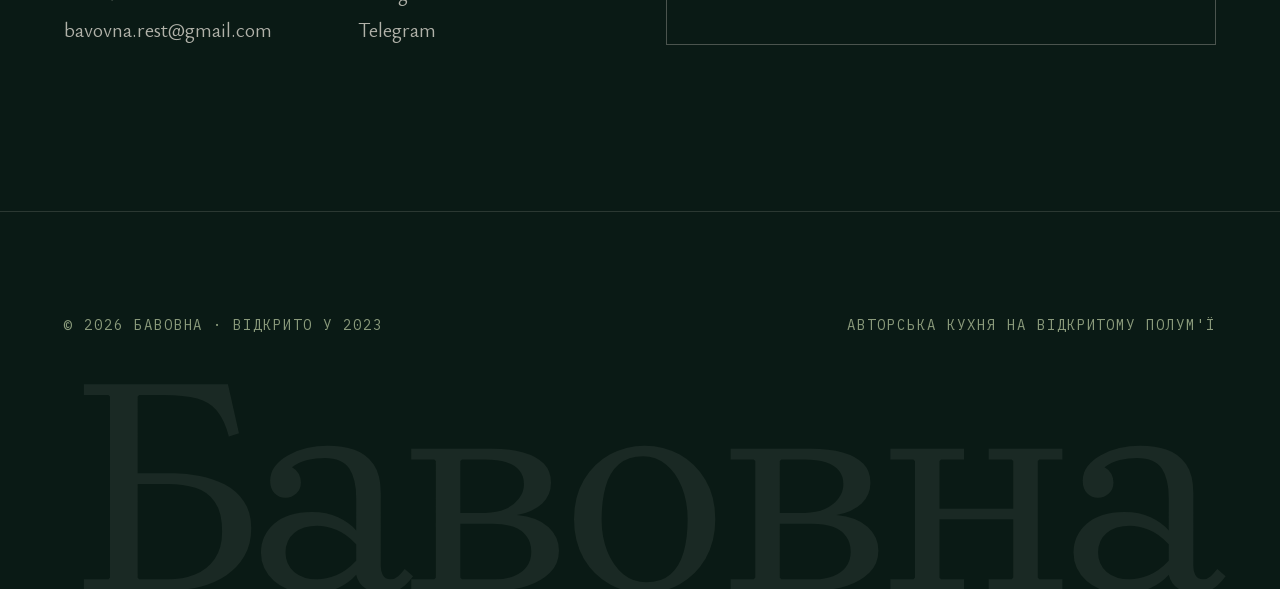
==== commit 64aa93e9: "Hero sparks: small crisp dots without glow so Safari matches Chrome Co-Authored-By: Claude Opus 5.5 " ====
--- a/index.html
+++ b/index.html
@@ -39,7 +39,7 @@
 document.write('<link rel="stylesheet" href="assets/css/fonts.css"'+a+'><link rel="stylesheet" href="assets/css/style.css?v=2728"'+a+'>')})()</script>
 <noscript><link rel="stylesheet" href="assets/css/fonts.css"><link rel="stylesheet" href="assets/css/style.css?v=2728"></noscript>
 <script src="assets/js/lenis.min.js" defer></script>
-<script src="assets/js/main.js?v=2726" defer></script>
+<script src="assets/js/main.js?v=2727" defer></script>
 <script type="application/ld+json">
 {
   "@context": "https://schema.org",
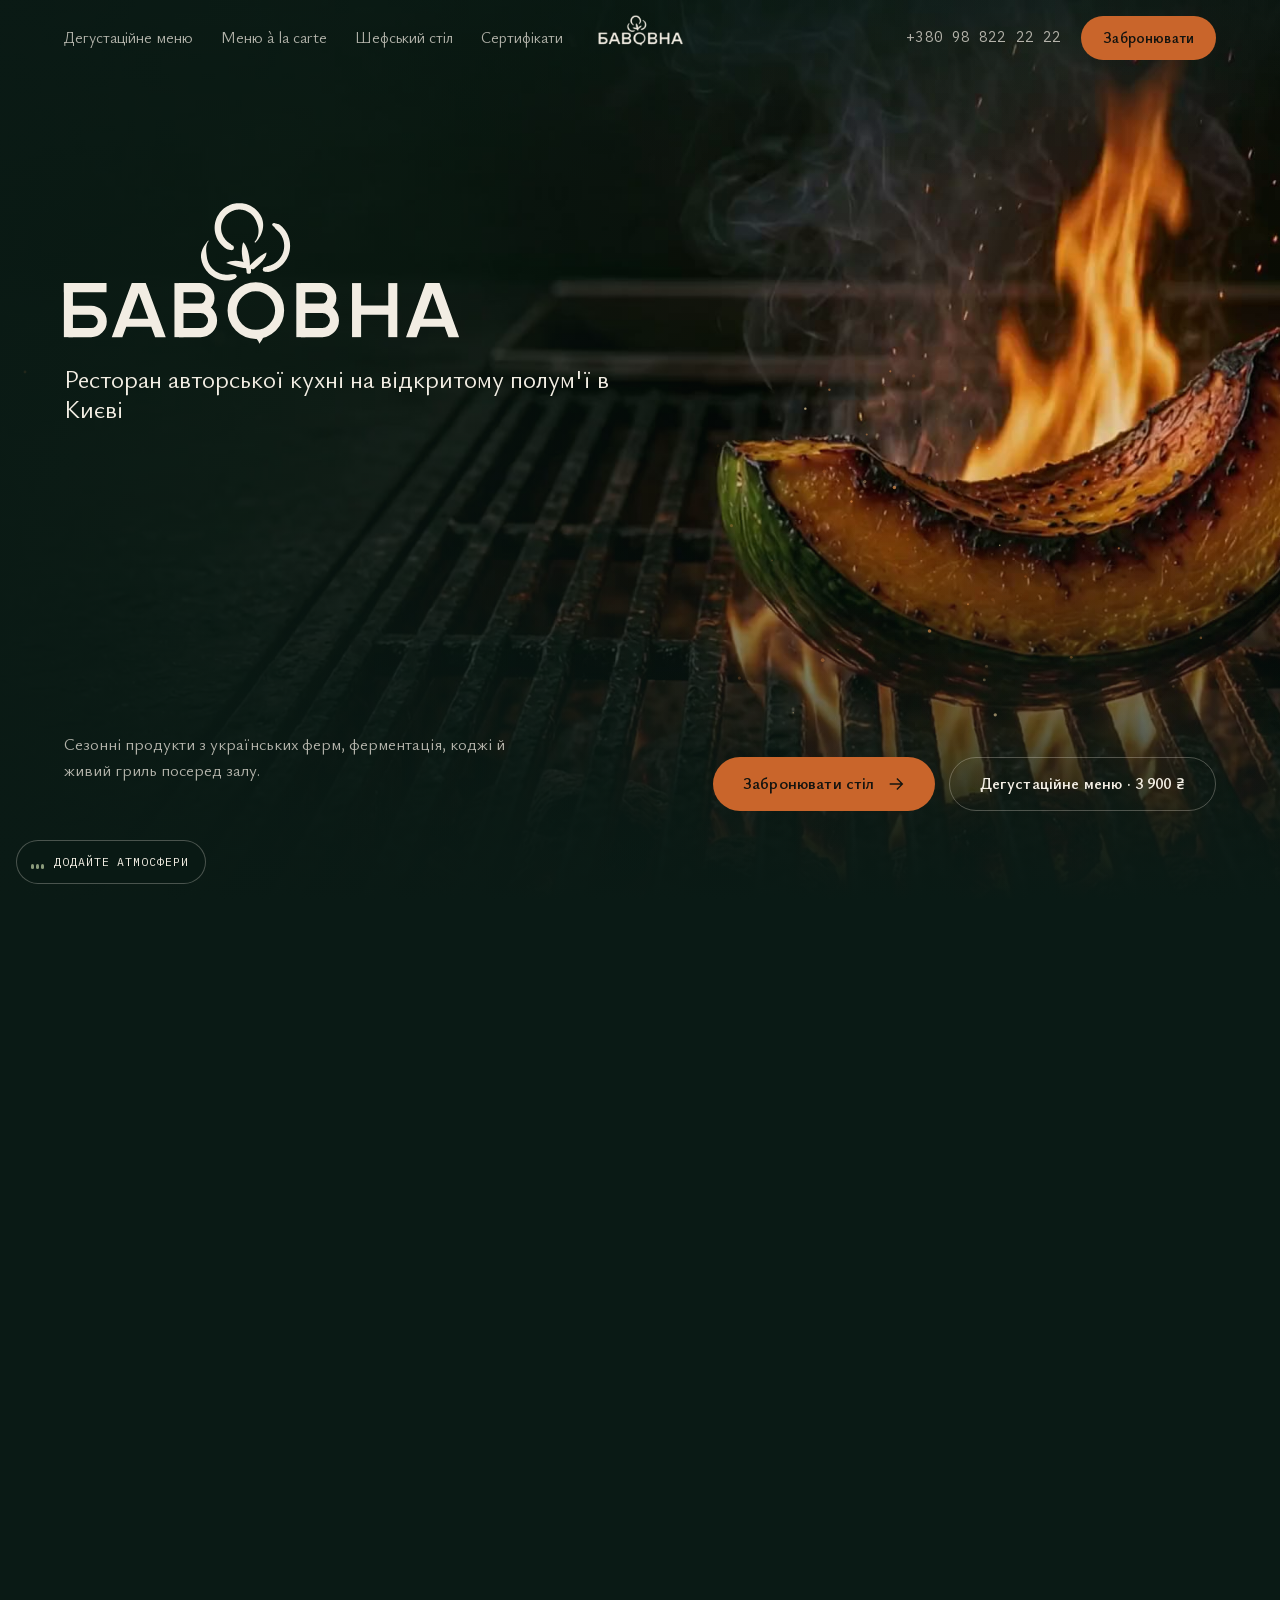
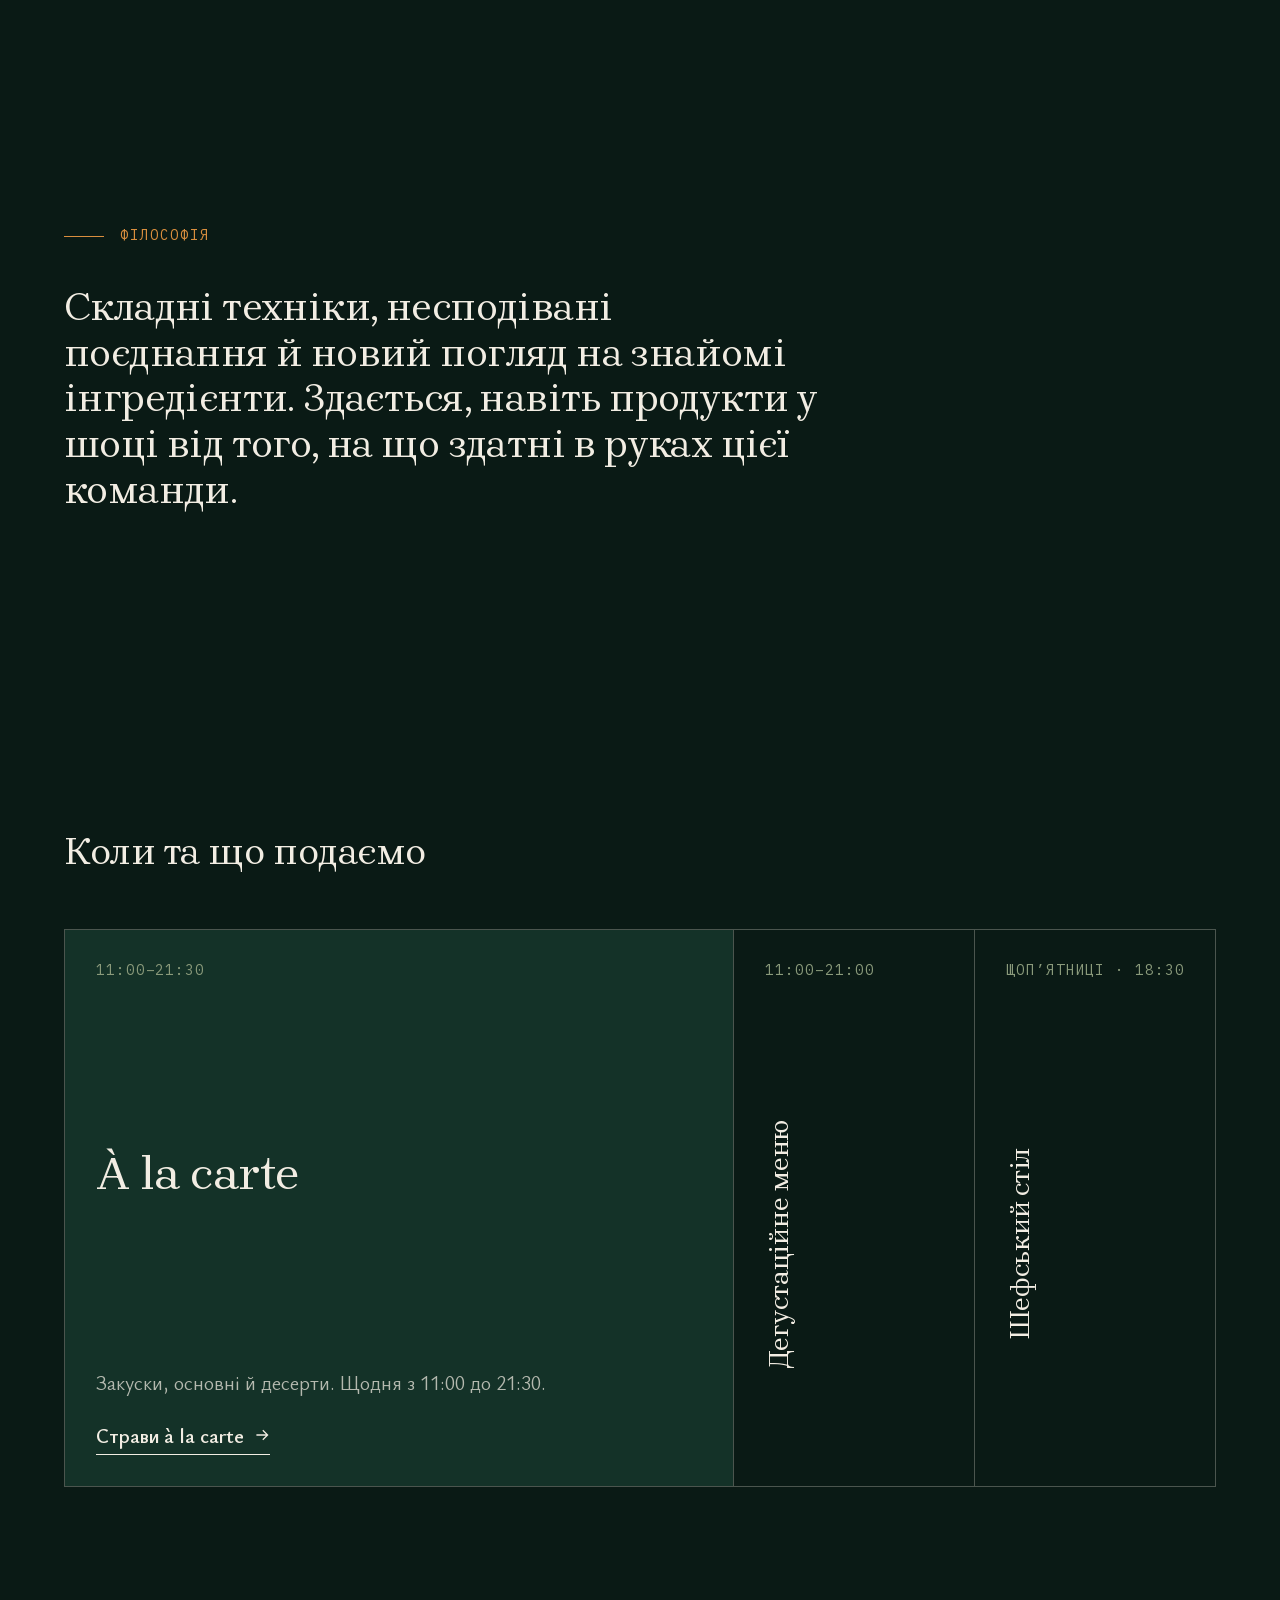
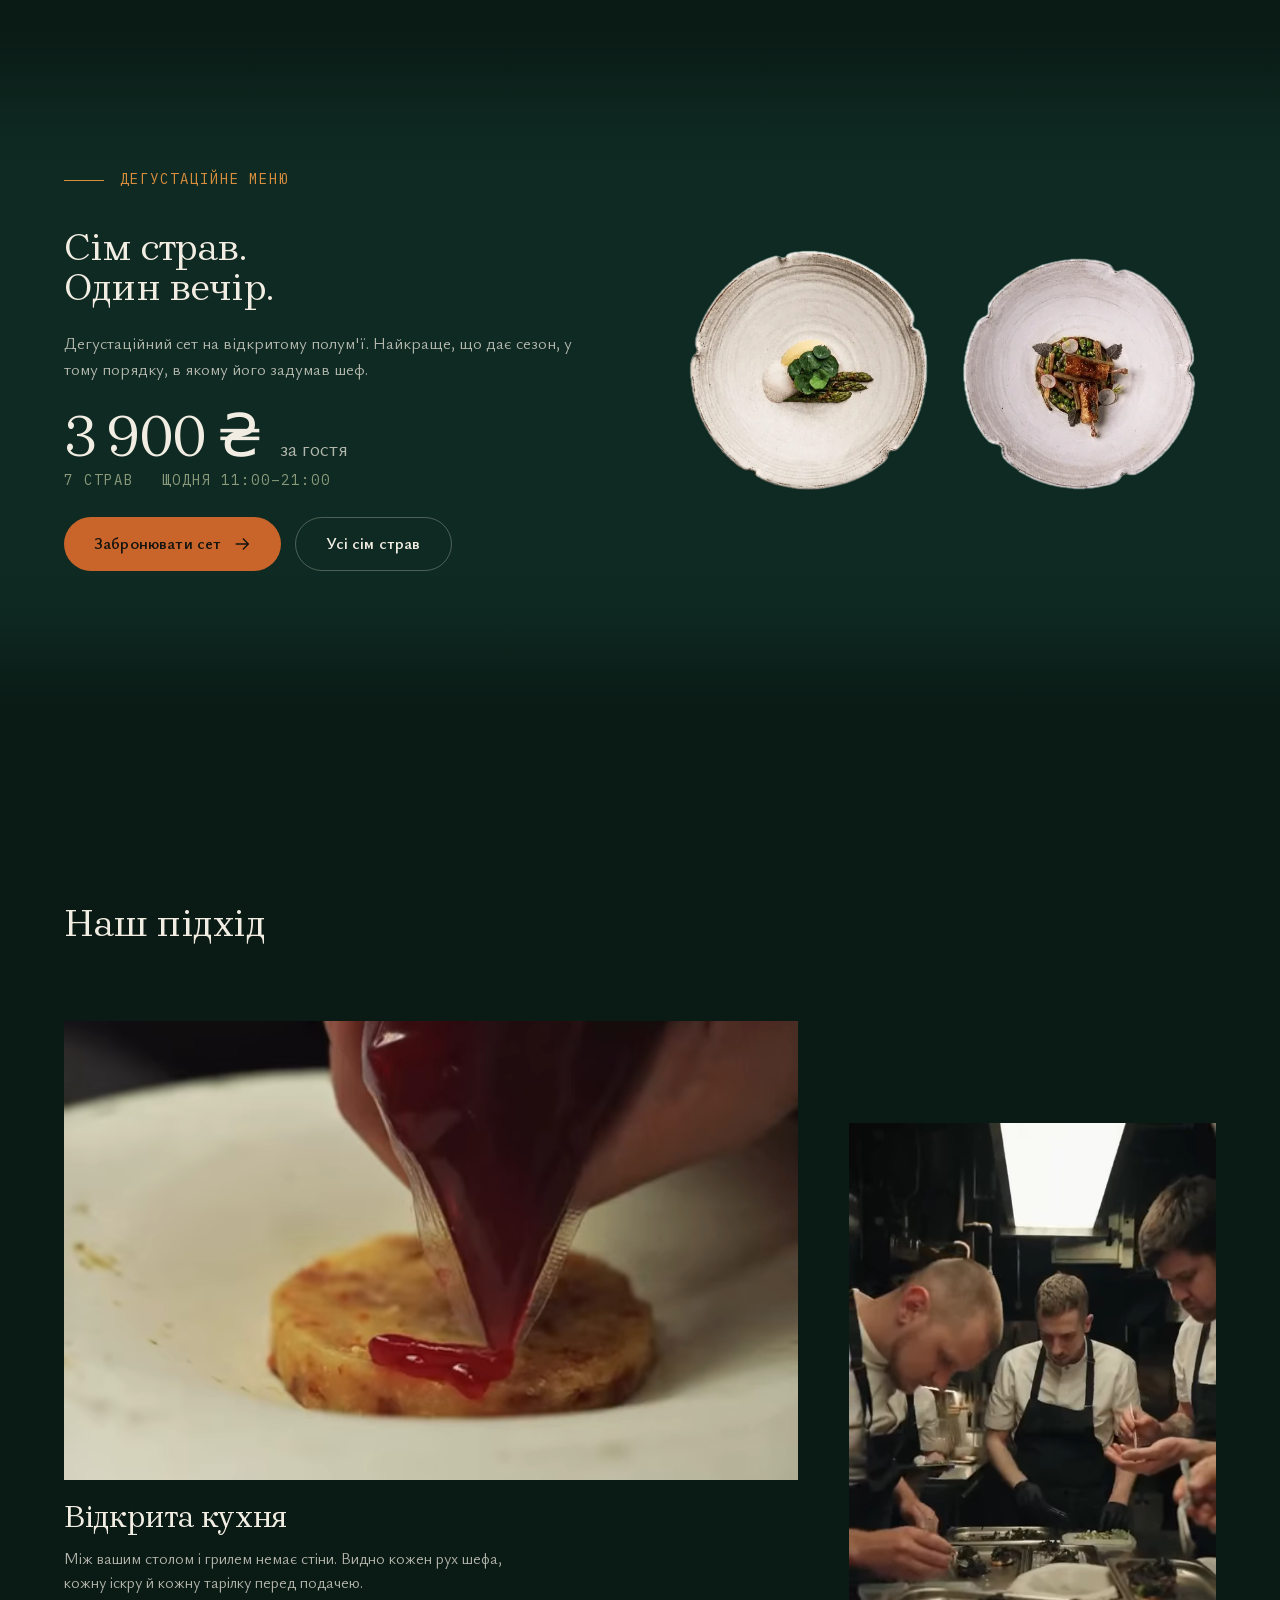
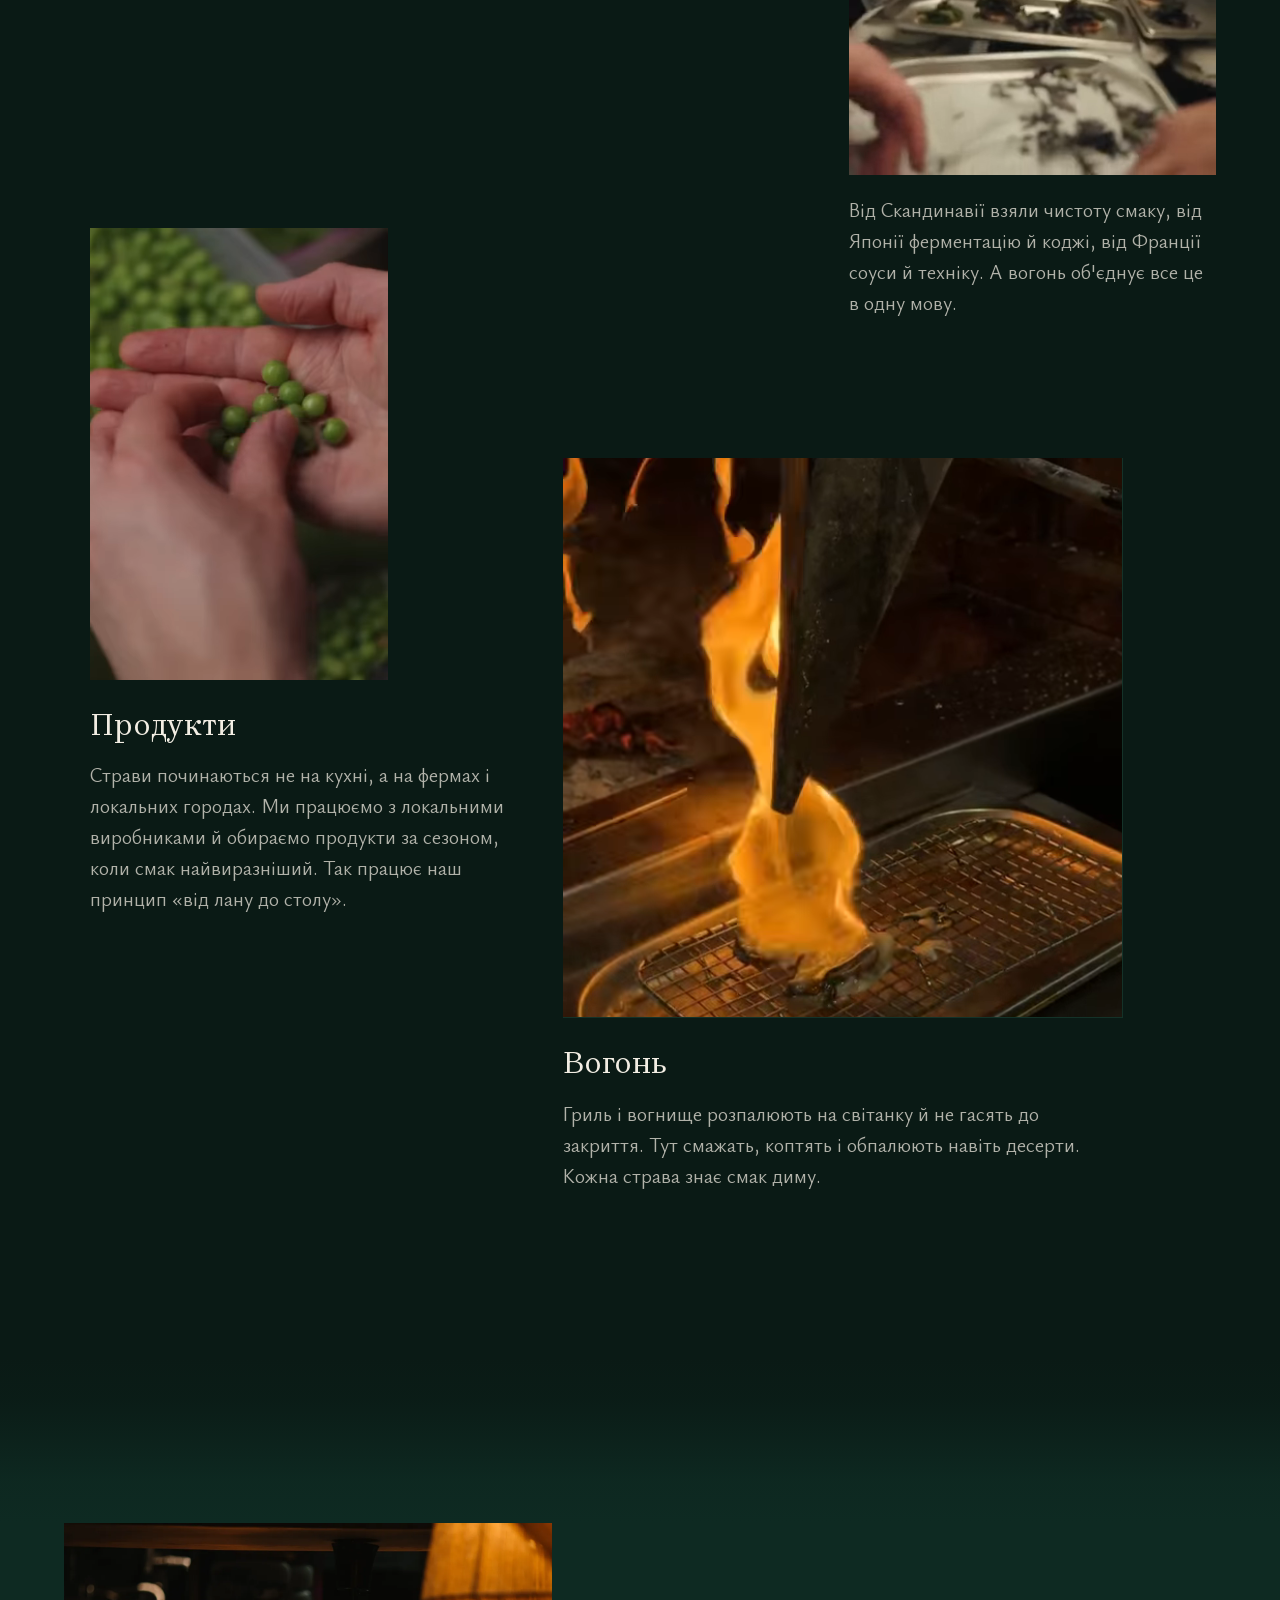
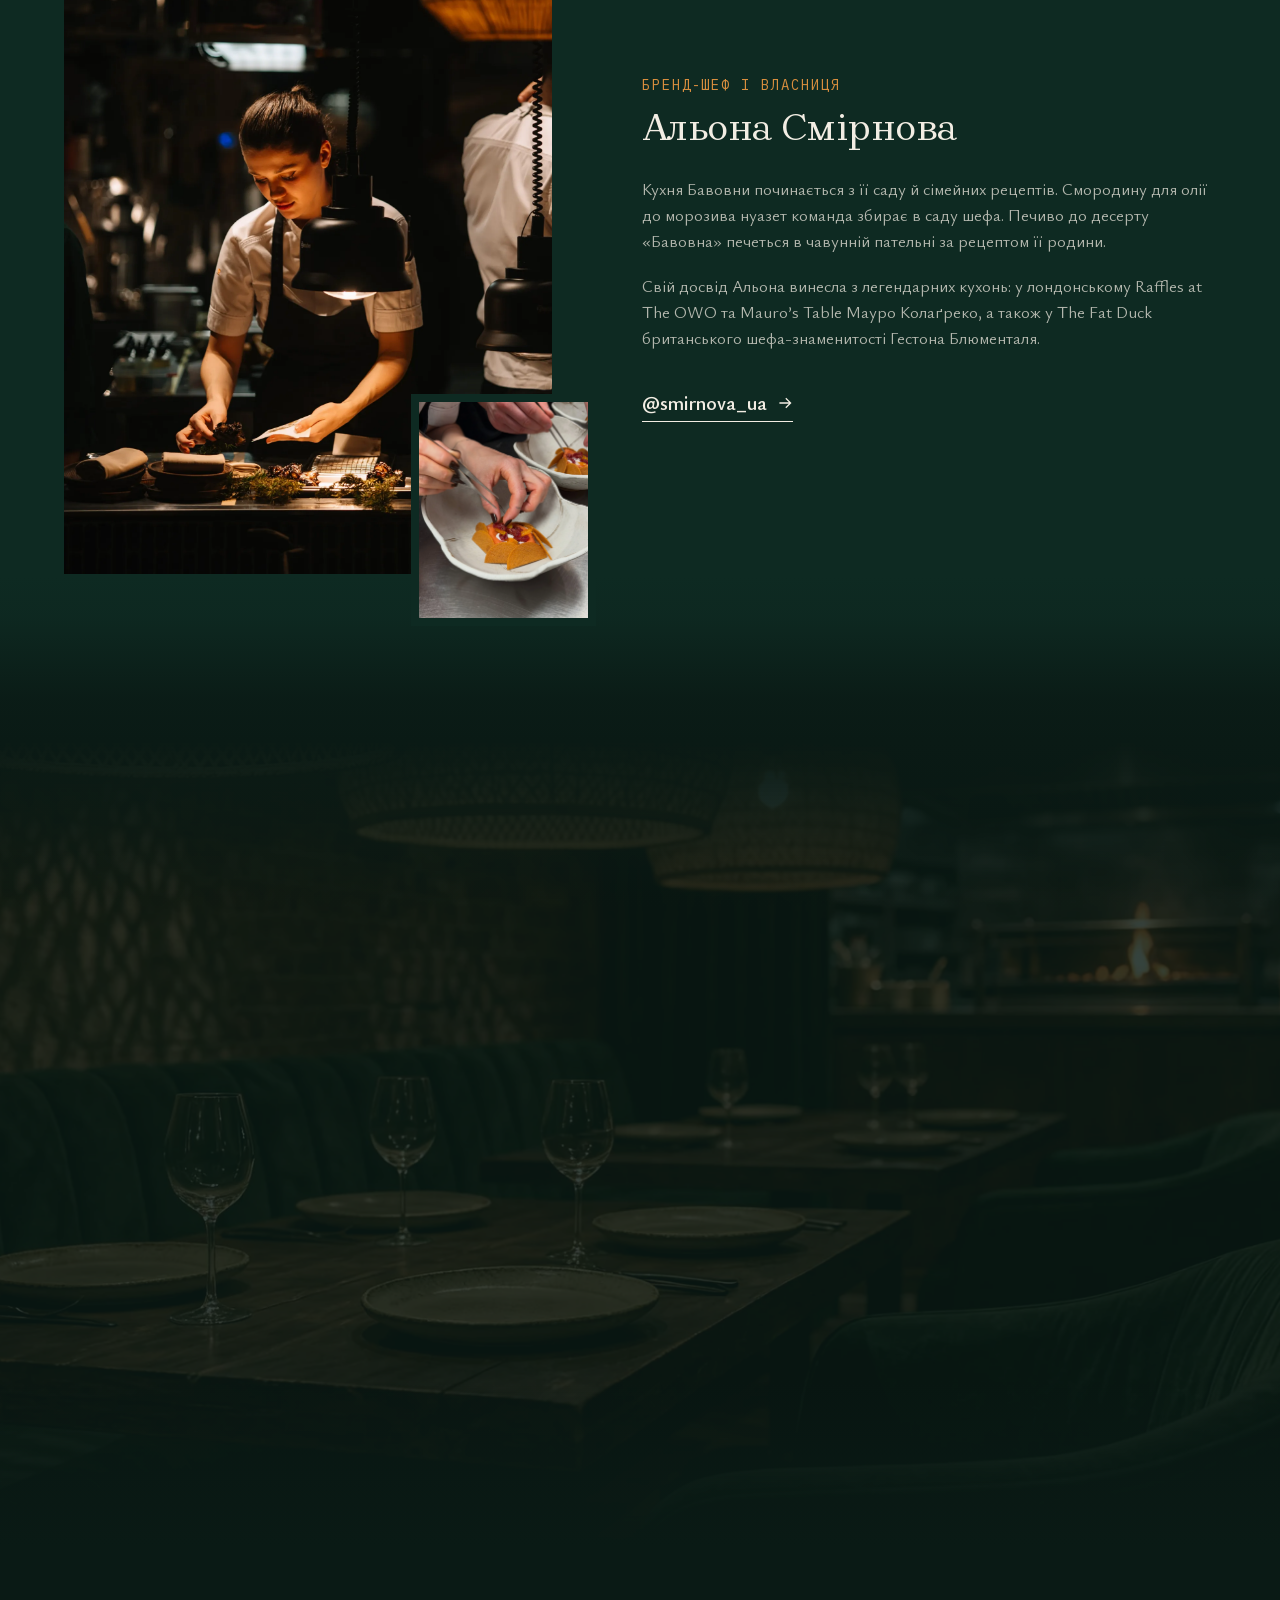
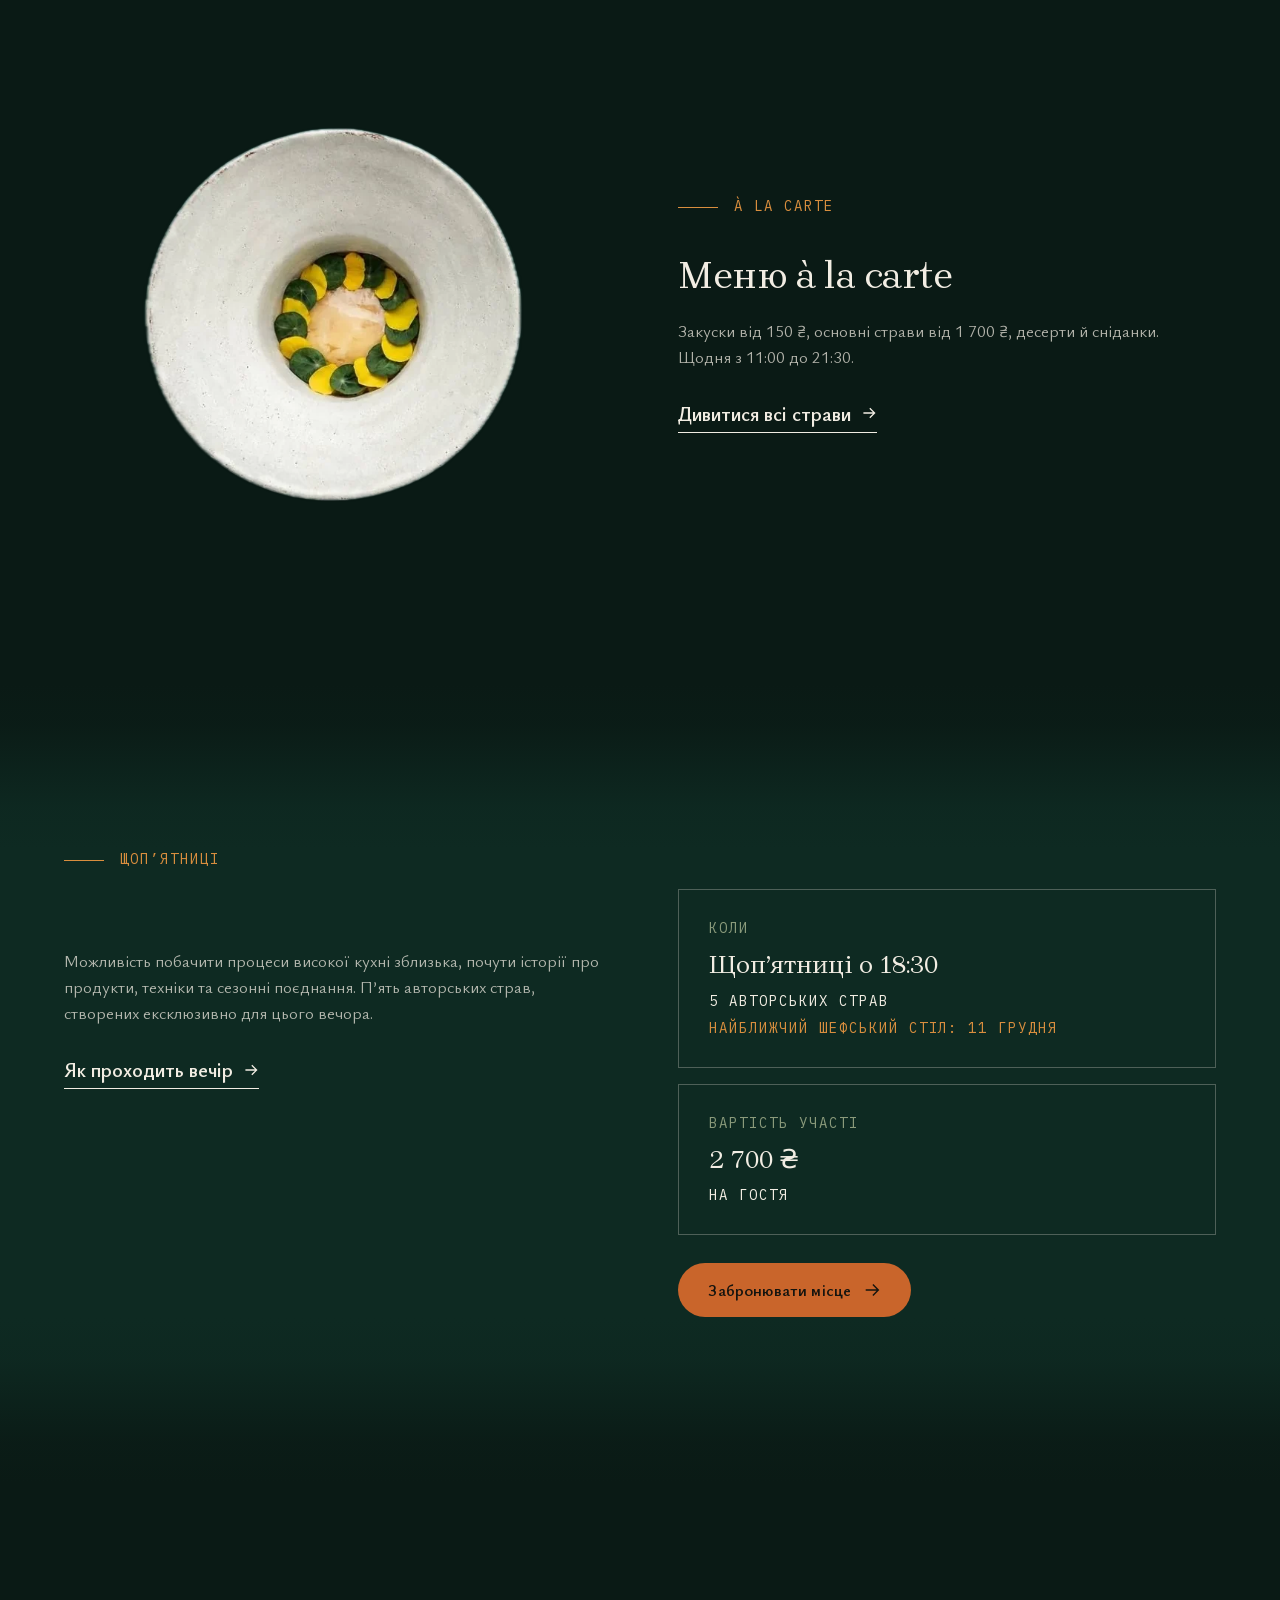
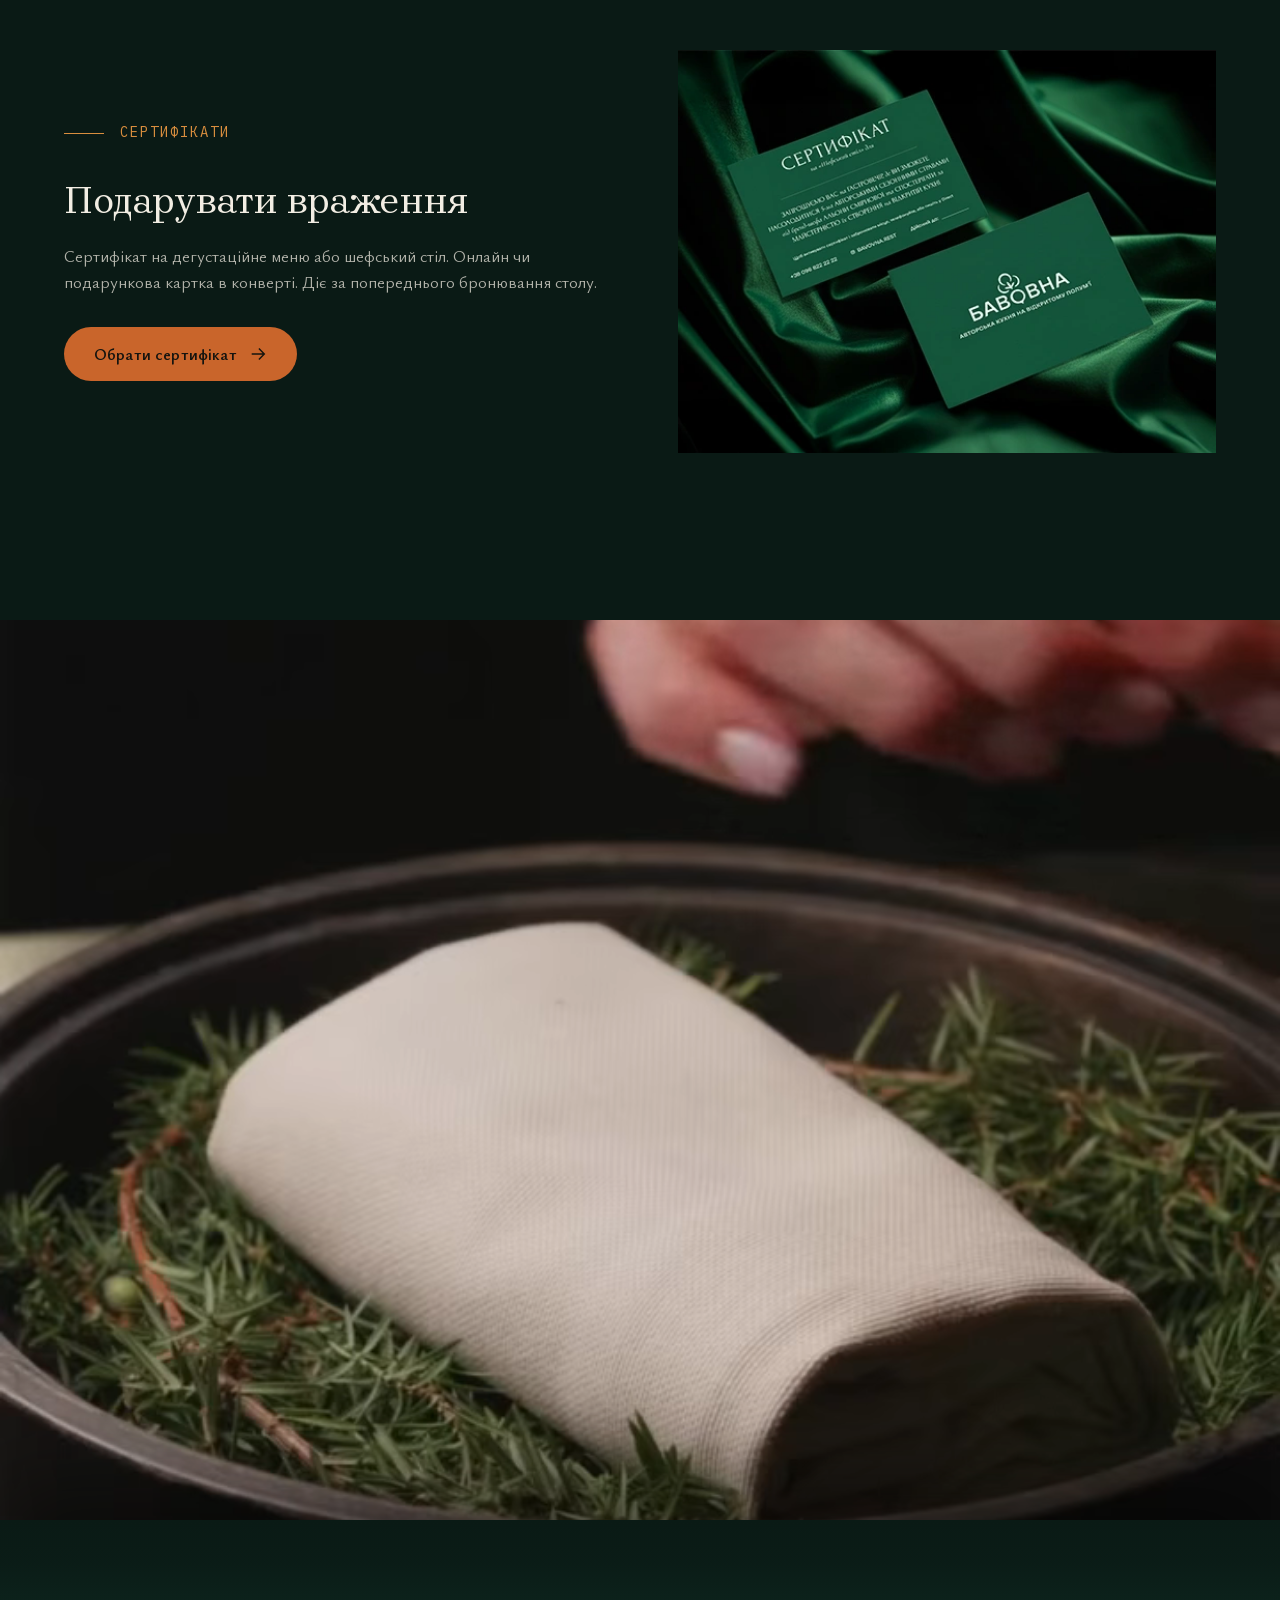
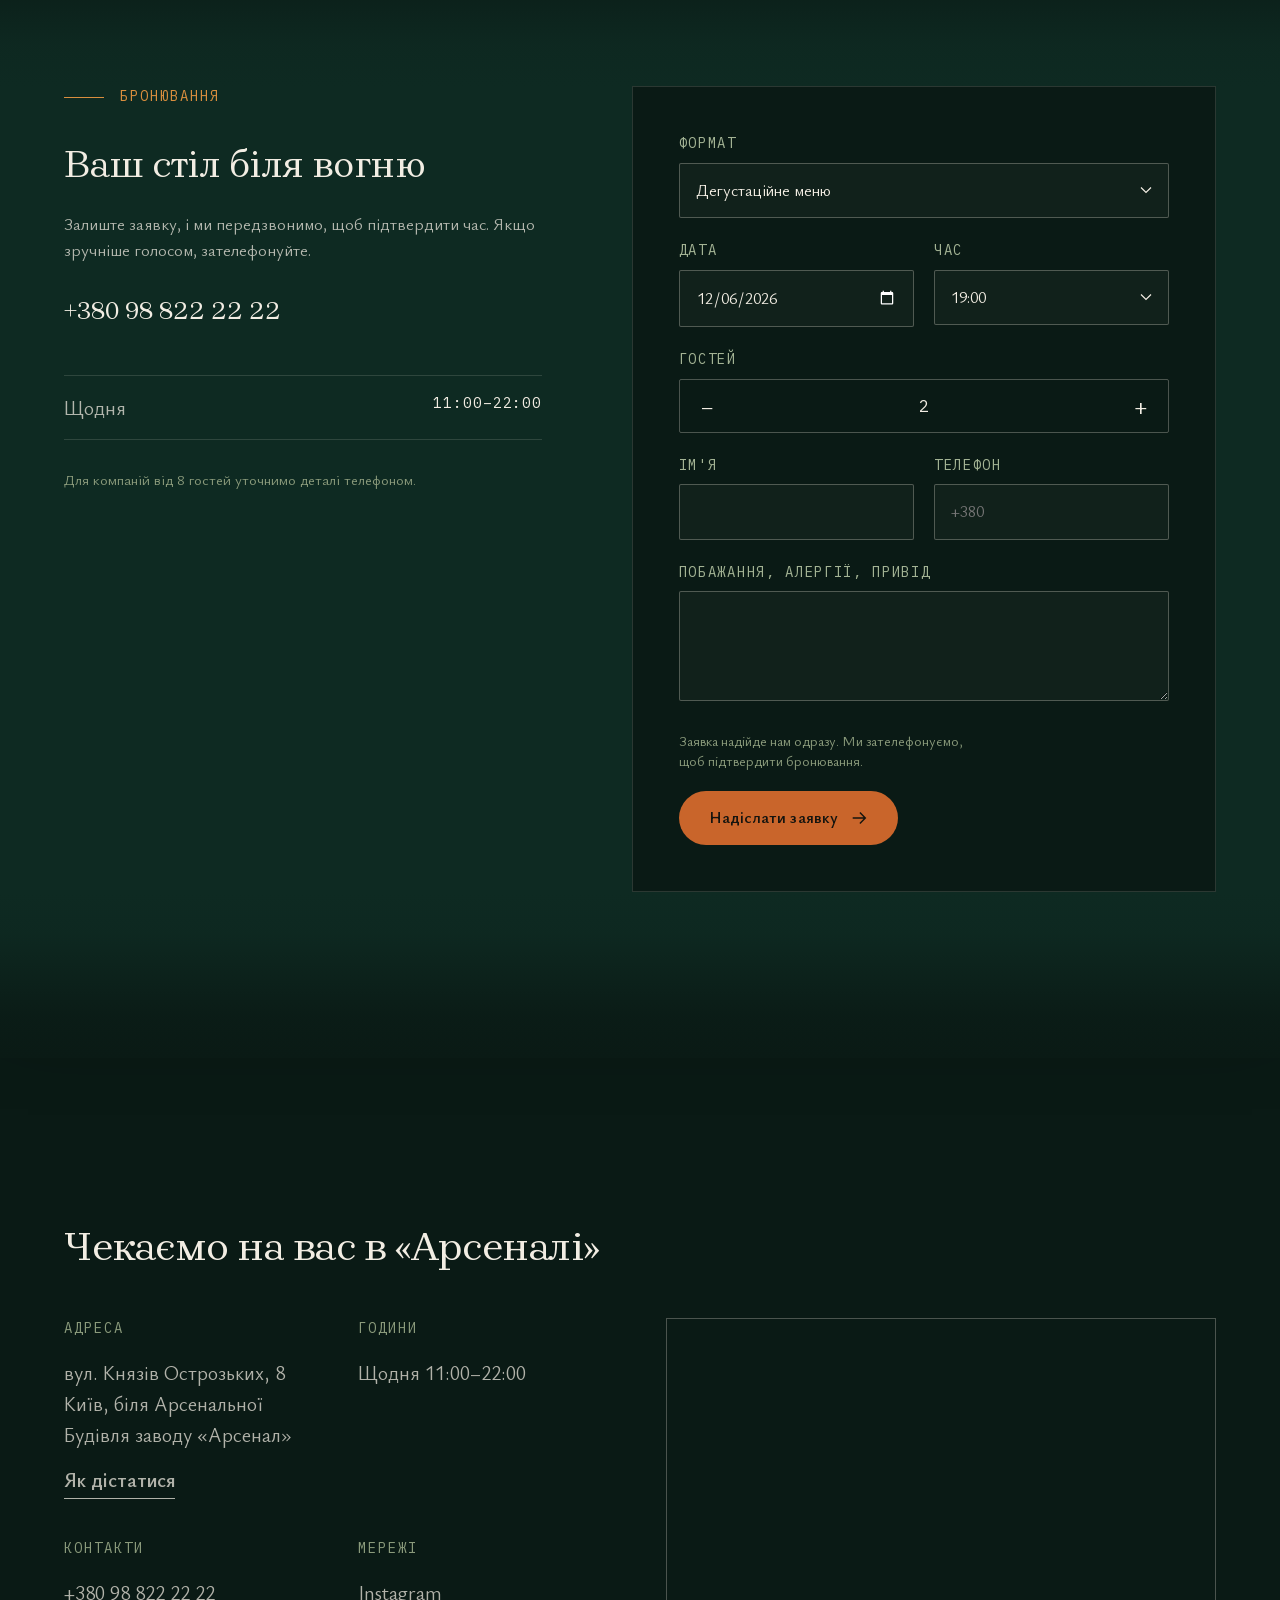
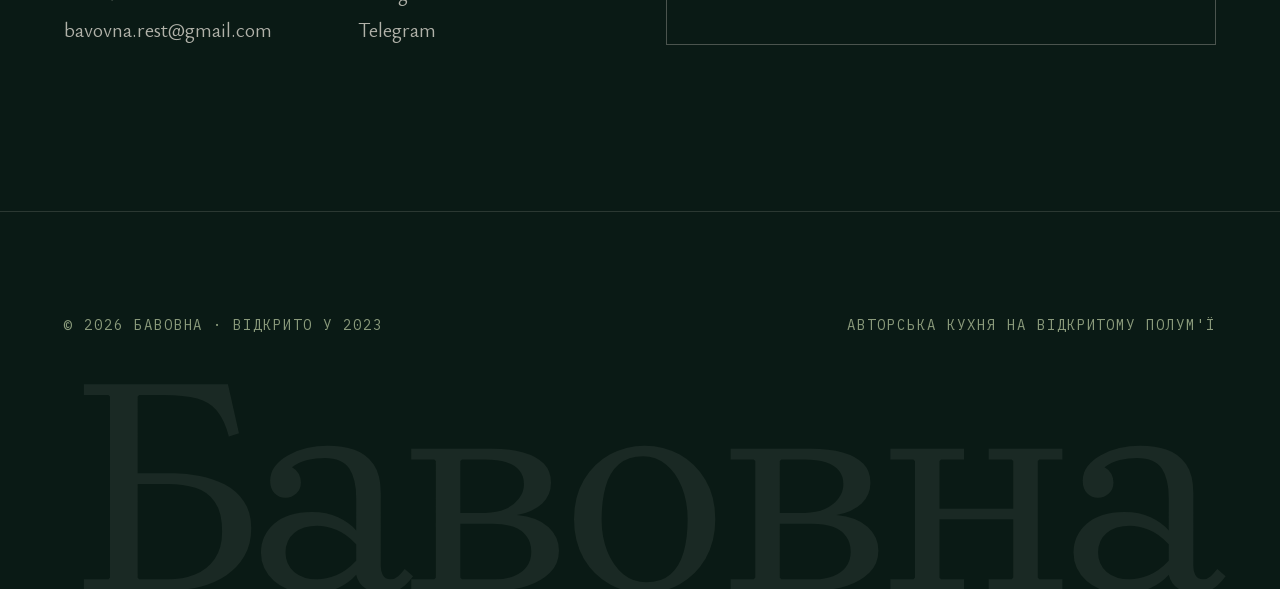
==== commit 09b3987f: "Hero sparks: more and slightly bigger Co-Authored-By: Claude Opus 5.5 <noreply@anthropic.com>" ====
--- a/index.html
+++ b/index.html
@@ -39,7 +39,7 @@
 document.write('<link rel="stylesheet" href="assets/css/fonts.css"'+a+'><link rel="stylesheet" href="assets/css/style.css?v=2728"'+a+'>')})()</script>
 <noscript><link rel="stylesheet" href="assets/css/fonts.css"><link rel="stylesheet" href="assets/css/style.css?v=2728"></noscript>
 <script src="assets/js/lenis.min.js" defer></script>
-<script src="assets/js/main.js?v=2727" defer></script>
+<script src="assets/js/main.js?v=2728" defer></script>
 <script type="application/ld+json">
 {
   "@context": "https://schema.org",
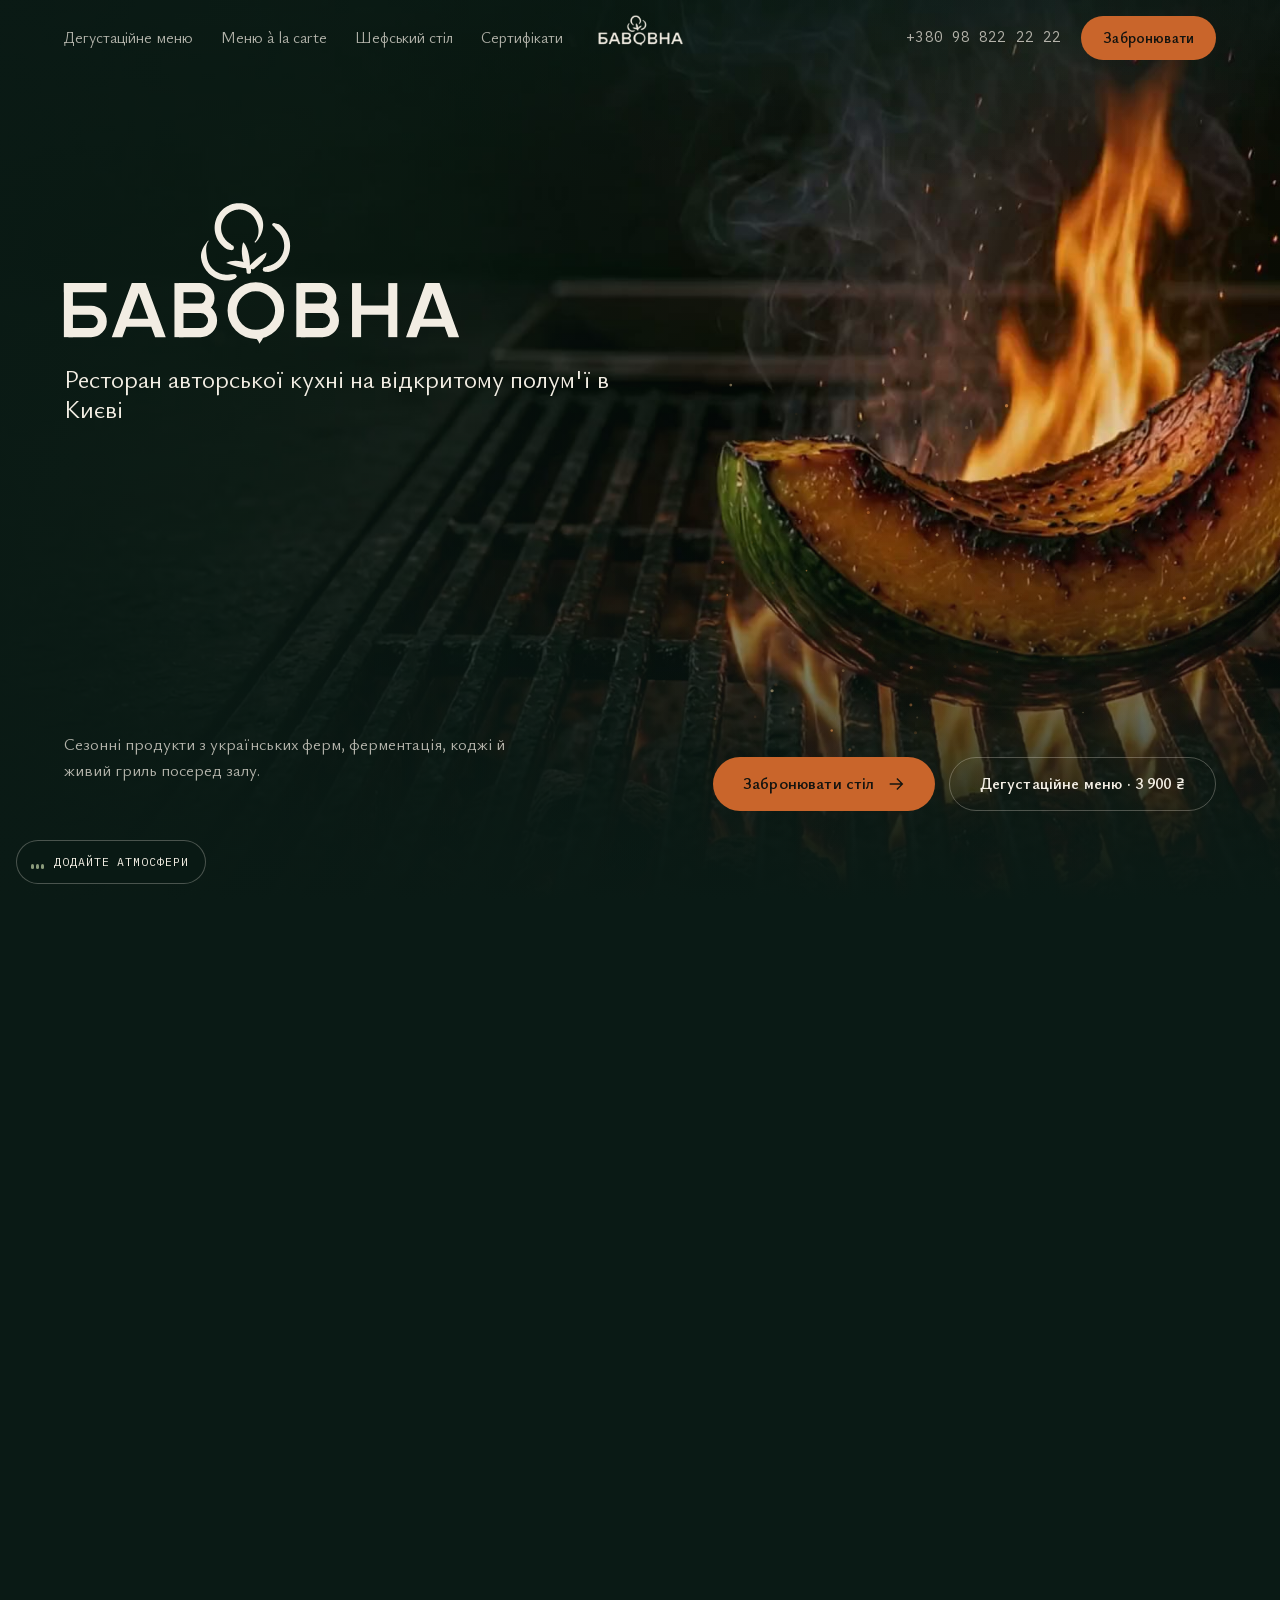
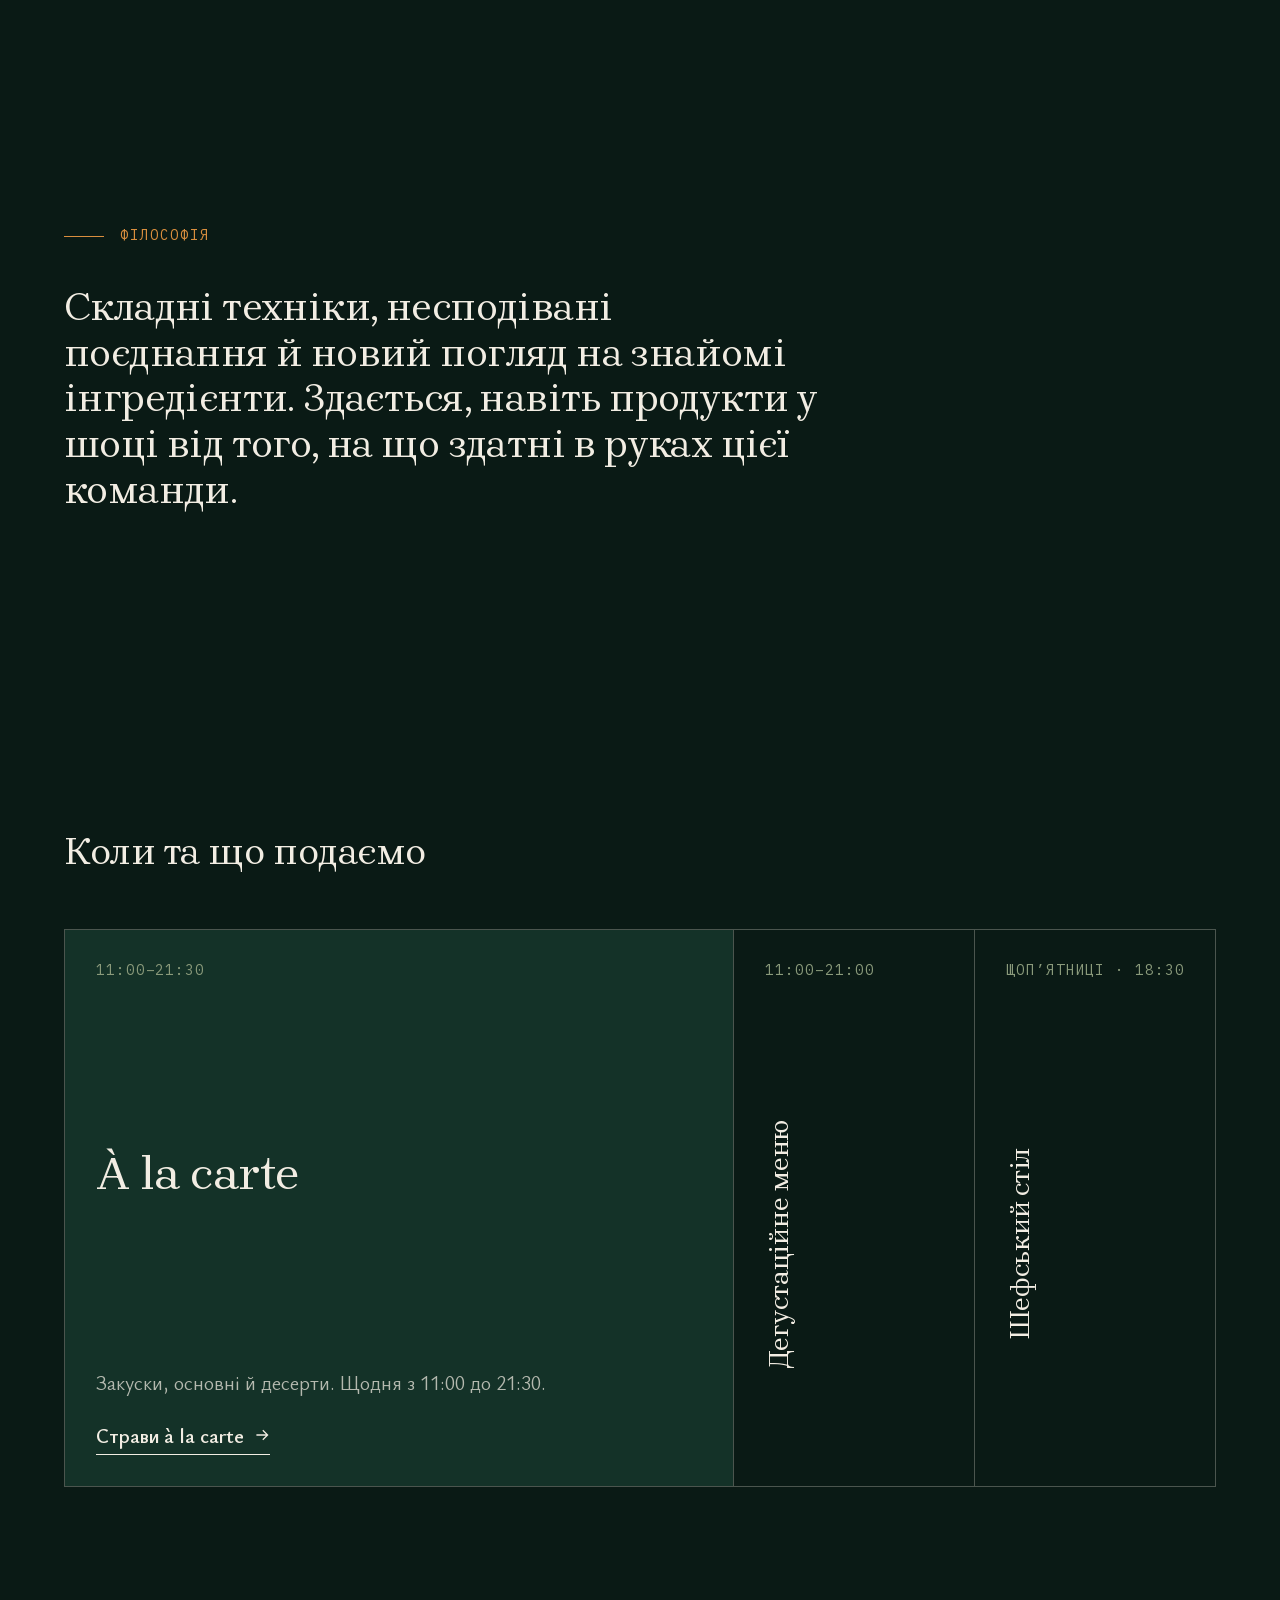
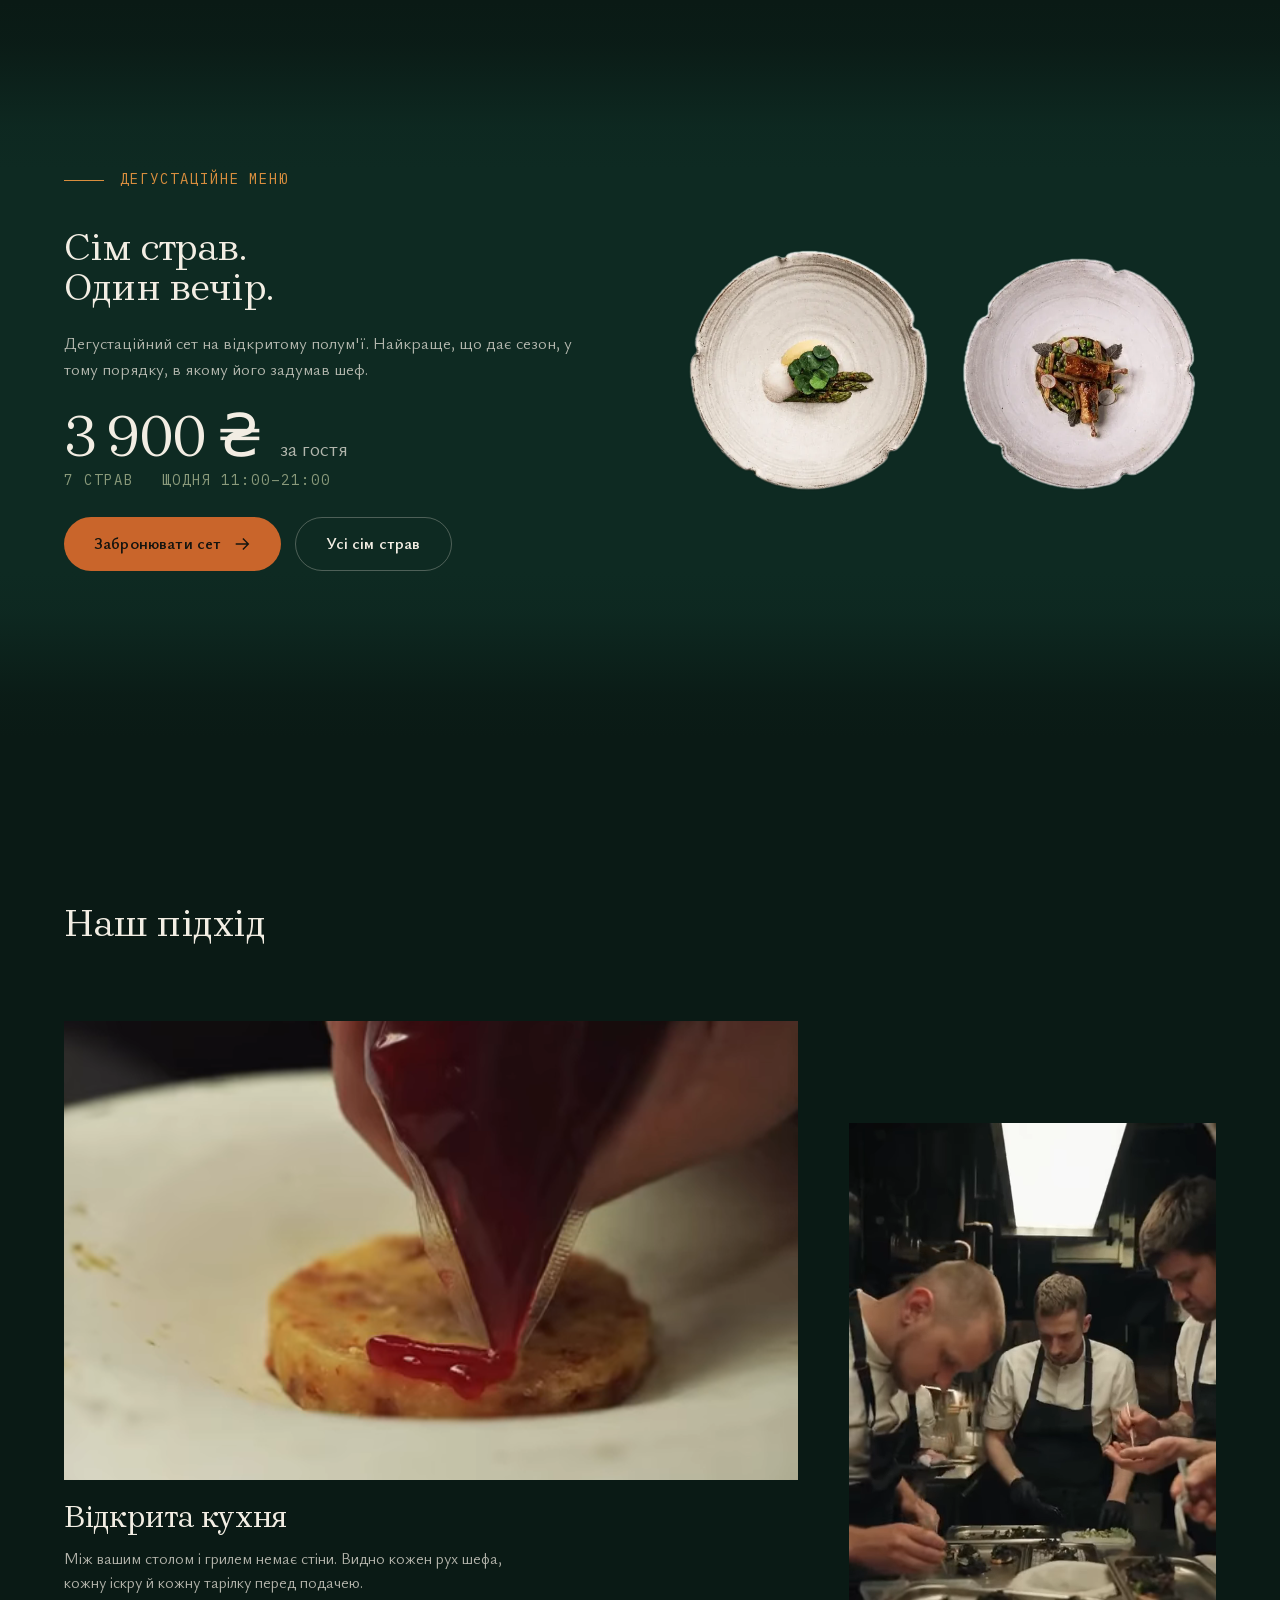
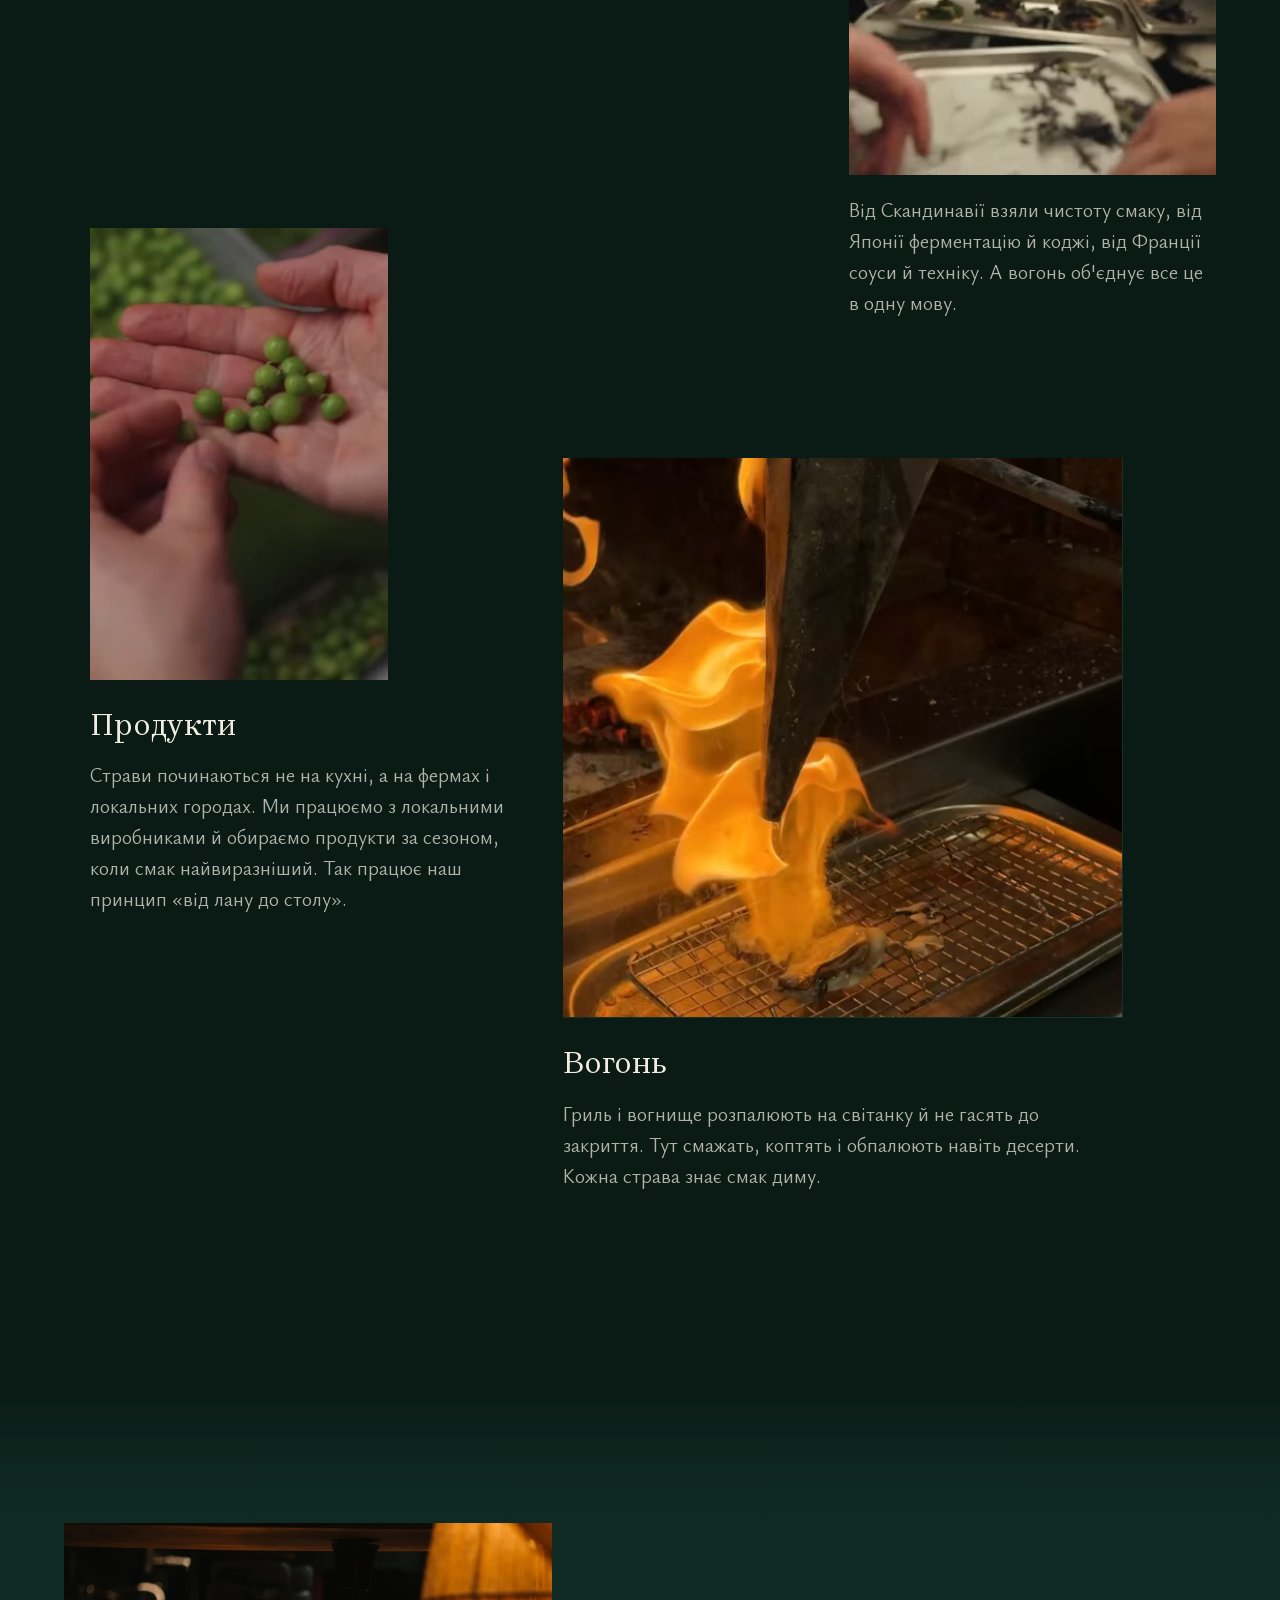
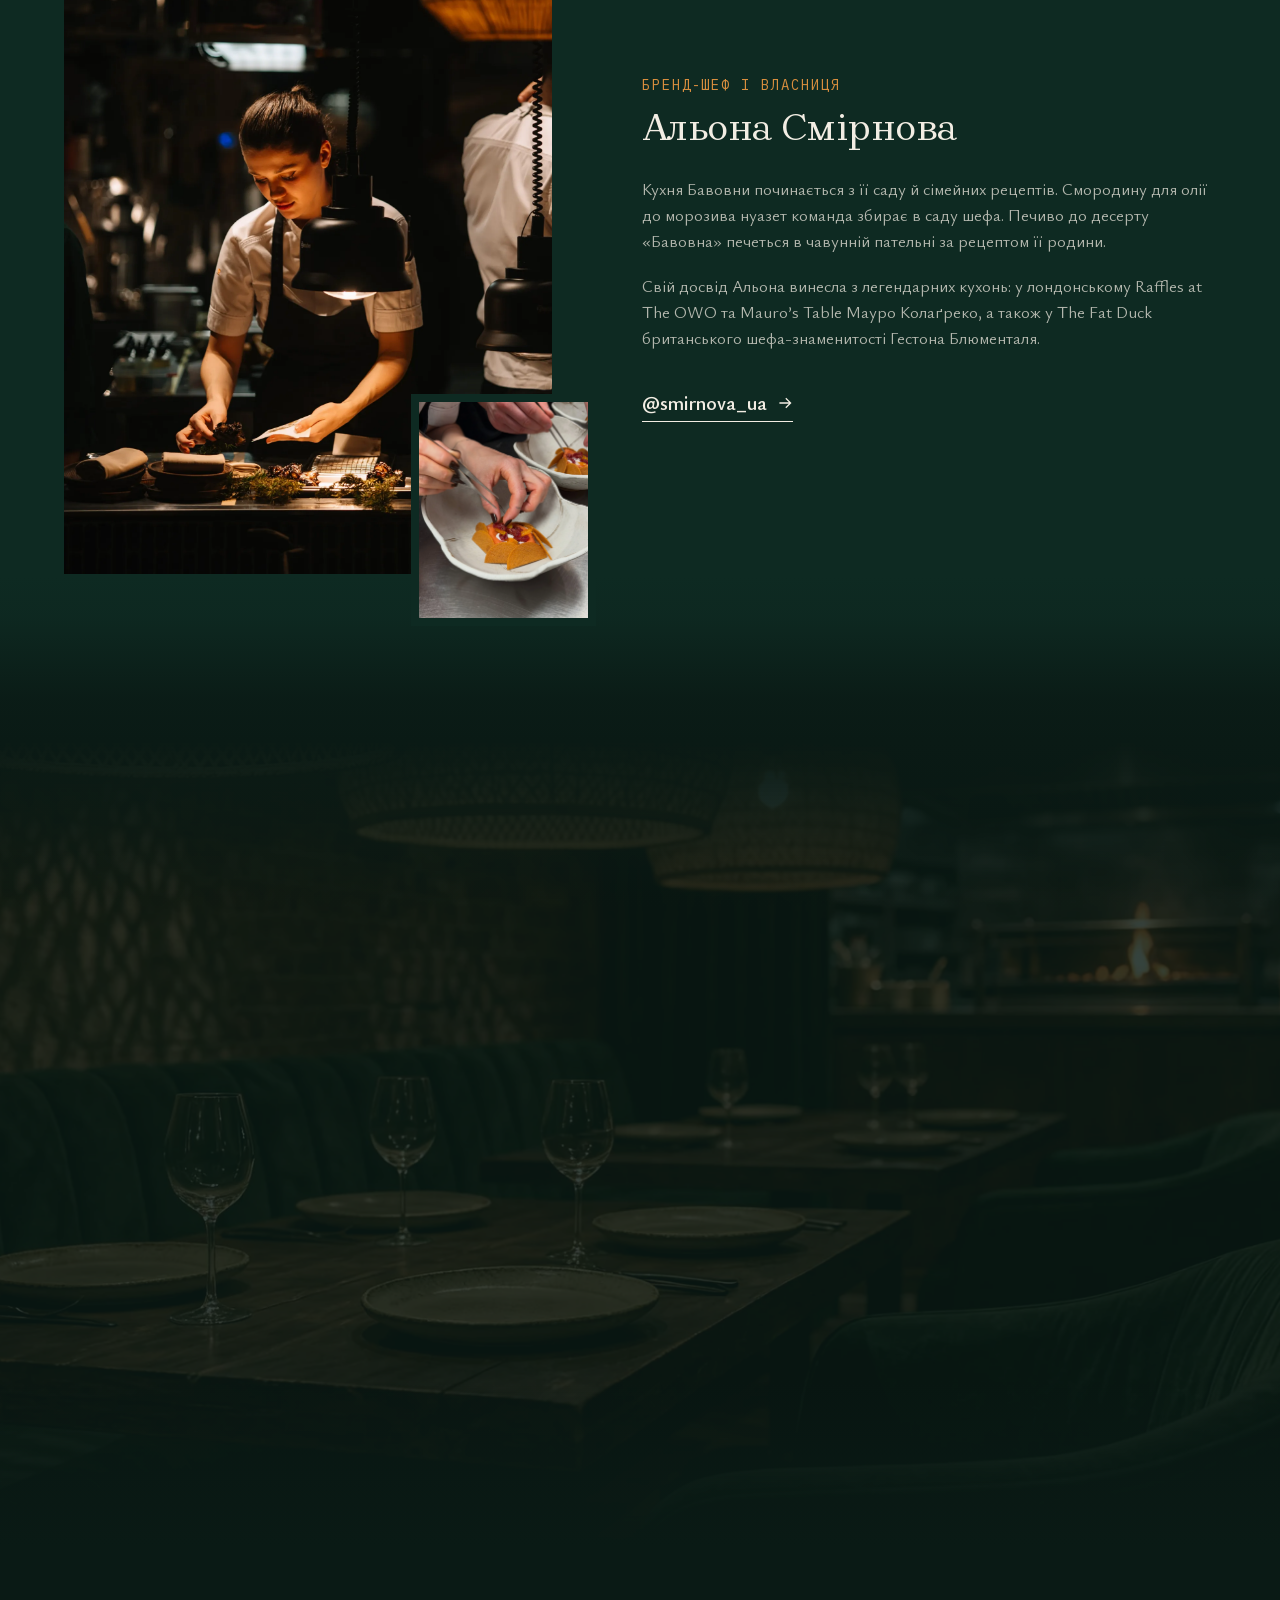
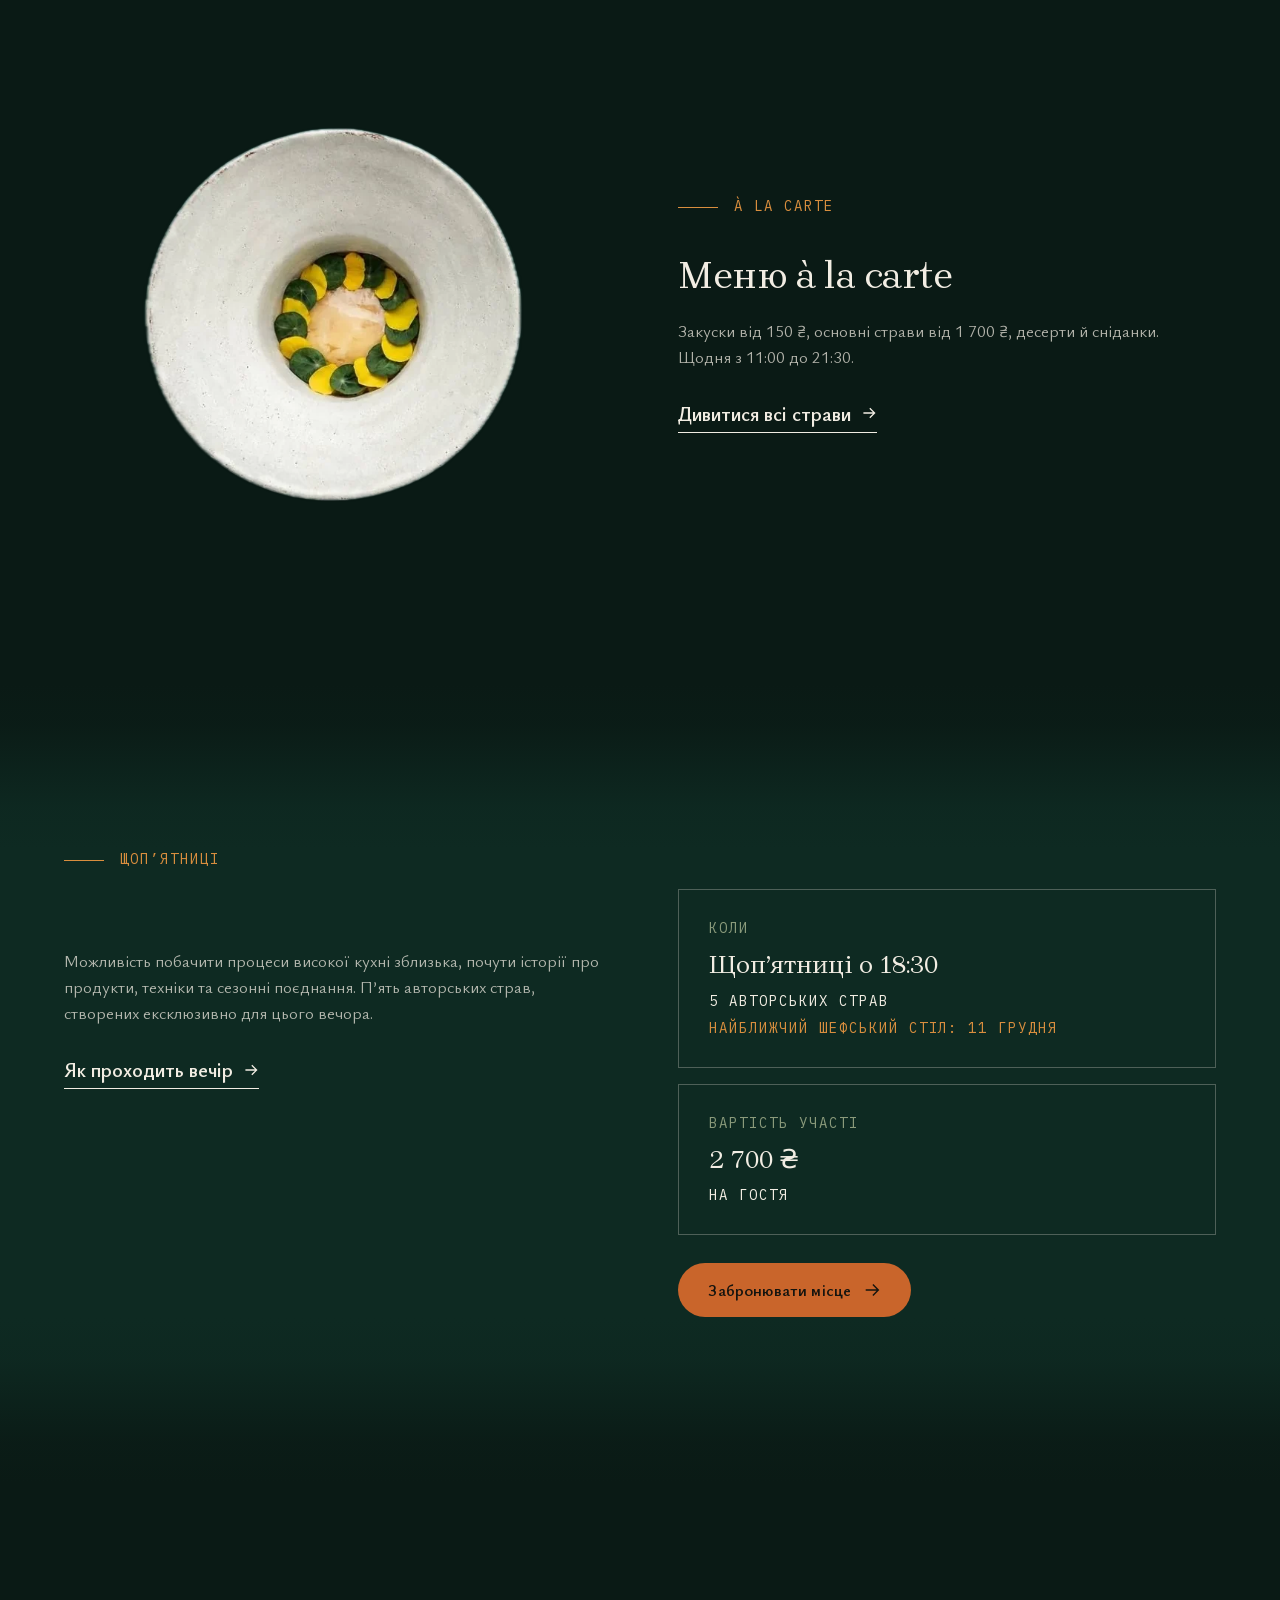
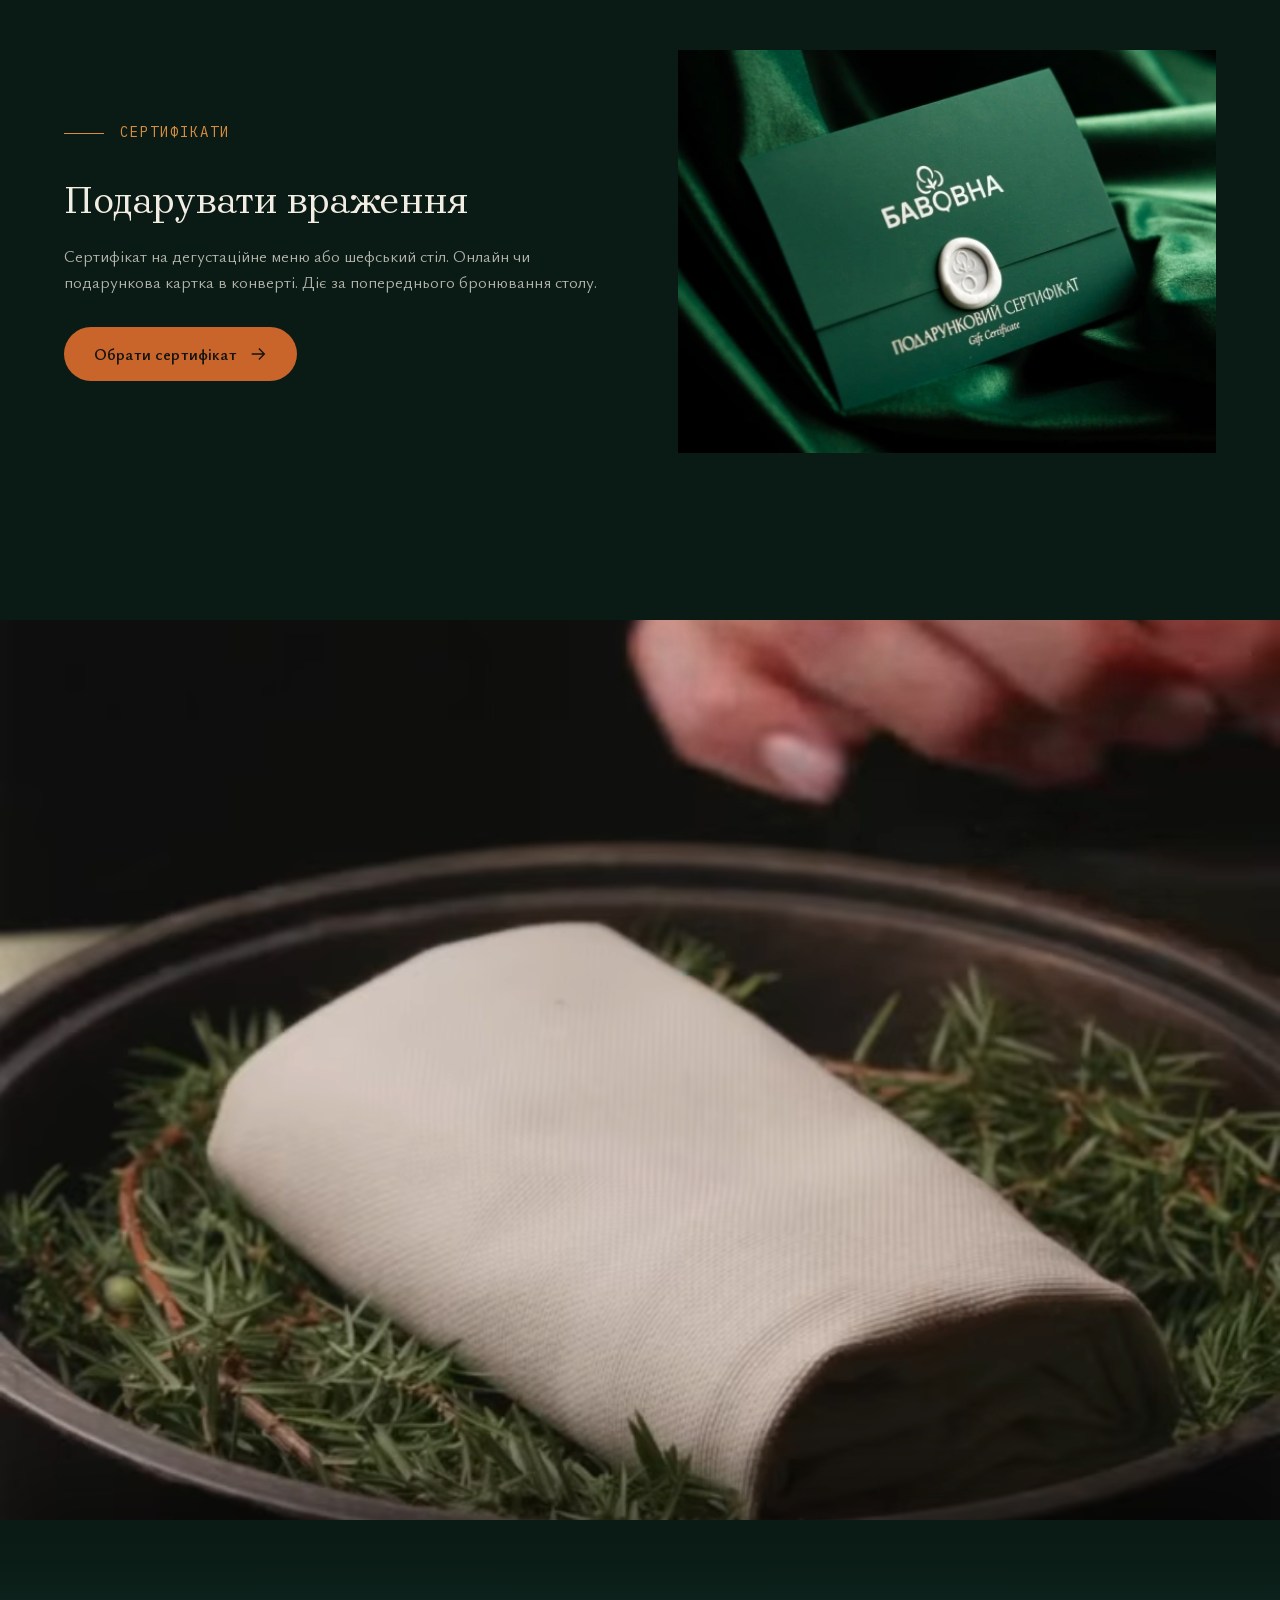
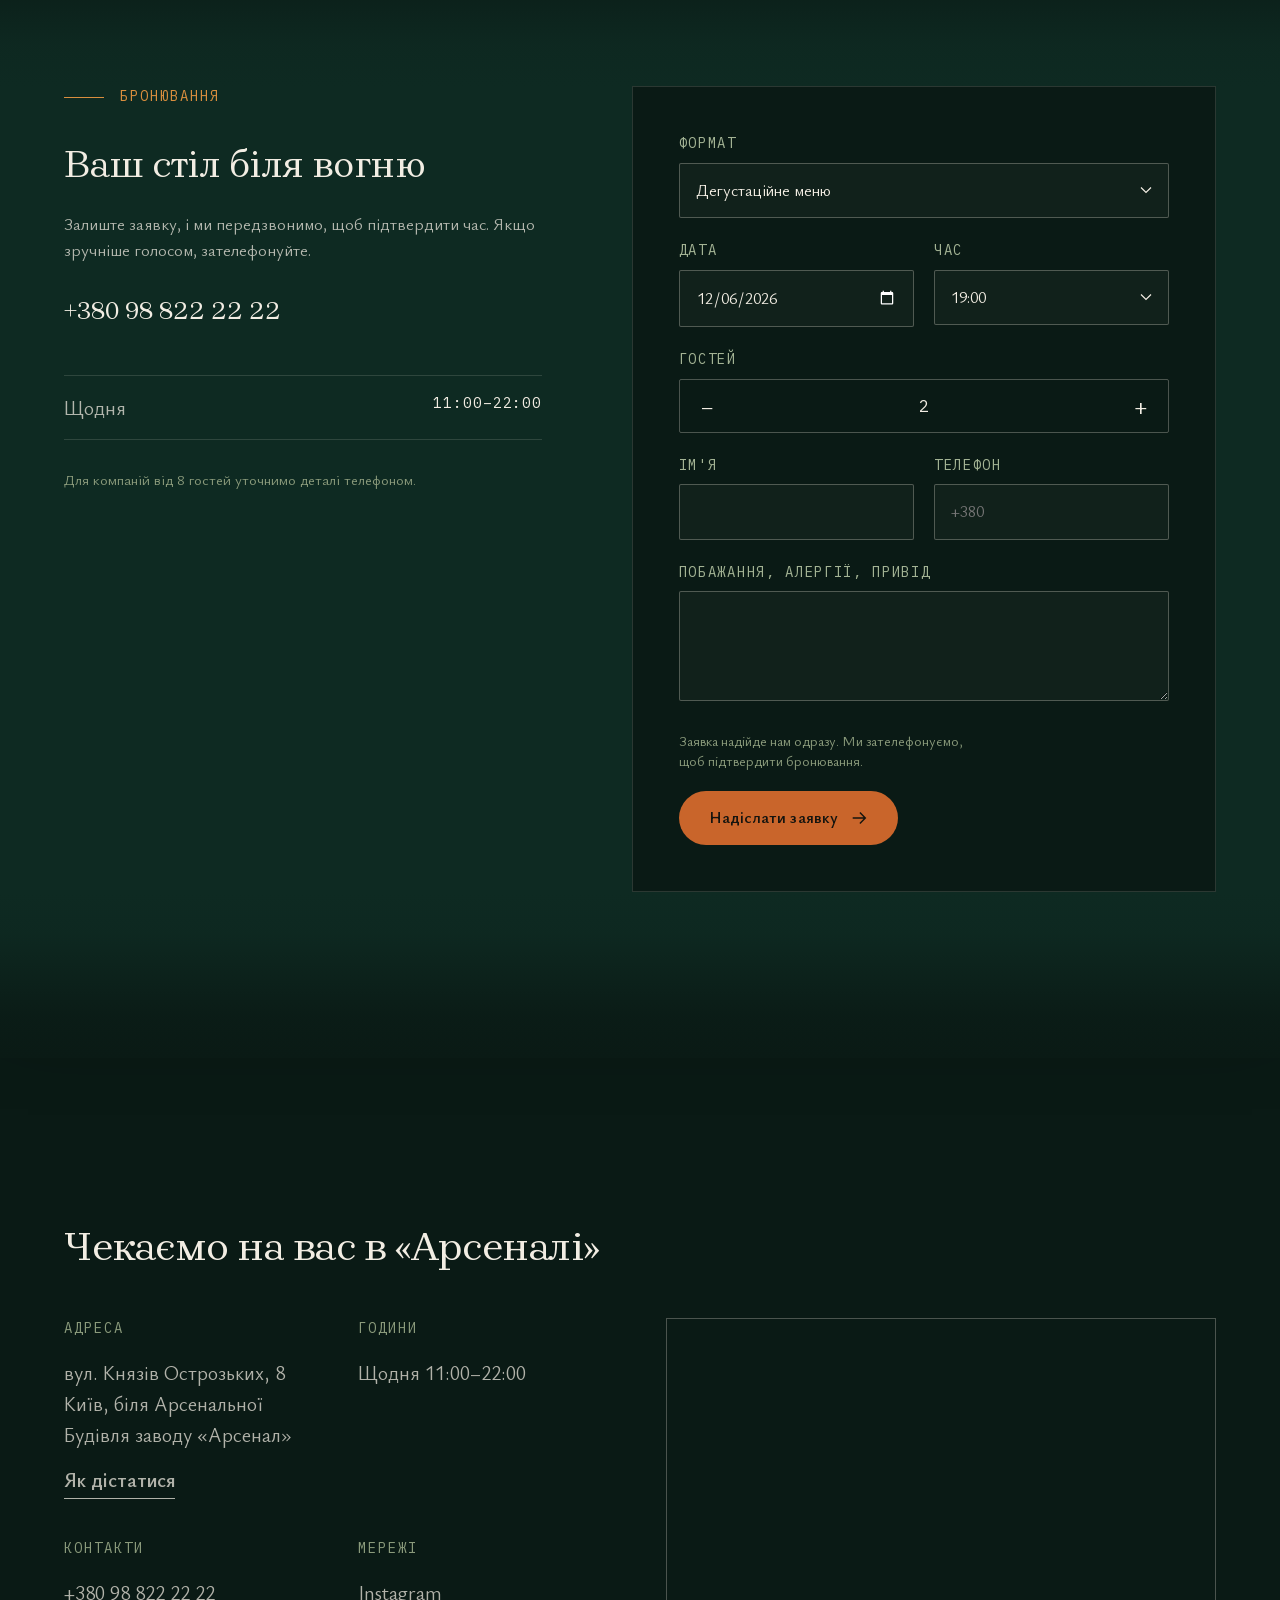
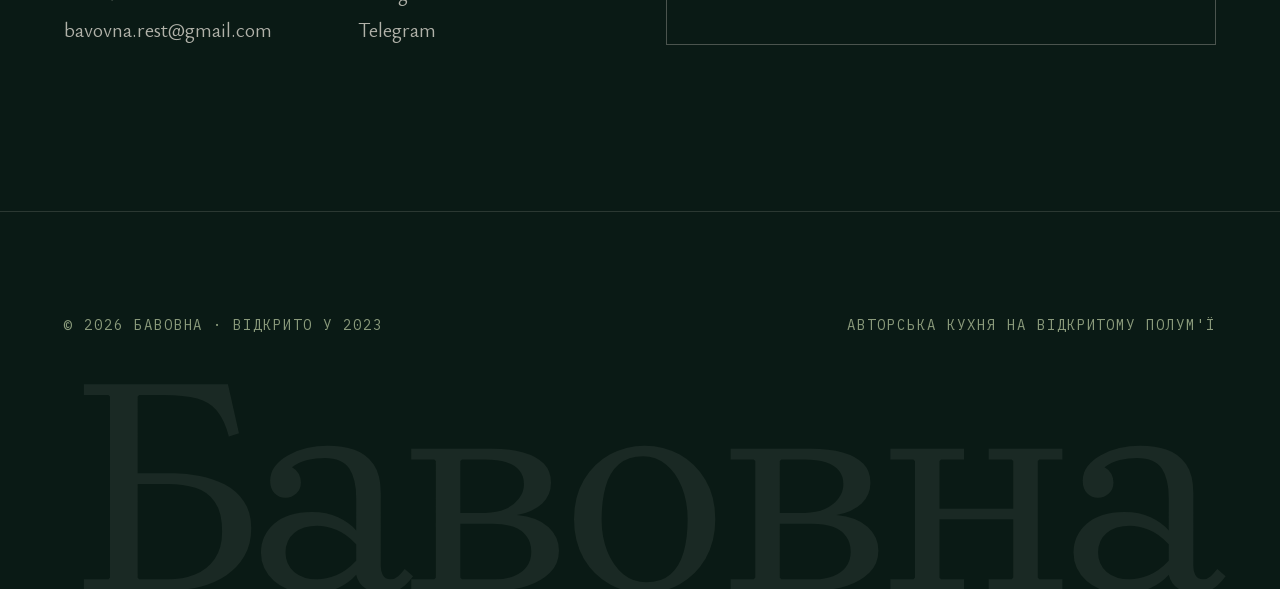
==== commit b71a5dec: "Hero sparks: rise lower, crisp on Retina Co-Authored-By: Claude Opus 5.5 <noreply@anthropic.com>" ====
--- a/index.html
+++ b/index.html
@@ -39,7 +39,7 @@
 document.write('<link rel="stylesheet" href="assets/css/fonts.css"'+a+'><link rel="stylesheet" href="assets/css/style.css?v=2728"'+a+'>')})()</script>
 <noscript><link rel="stylesheet" href="assets/css/fonts.css"><link rel="stylesheet" href="assets/css/style.css?v=2728"></noscript>
 <script src="assets/js/lenis.min.js" defer></script>
-<script src="assets/js/main.js?v=2728" defer></script>
+<script src="assets/js/main.js?v=2729" defer></script>
 <script type="application/ld+json">
 {
   "@context": "https://schema.org",
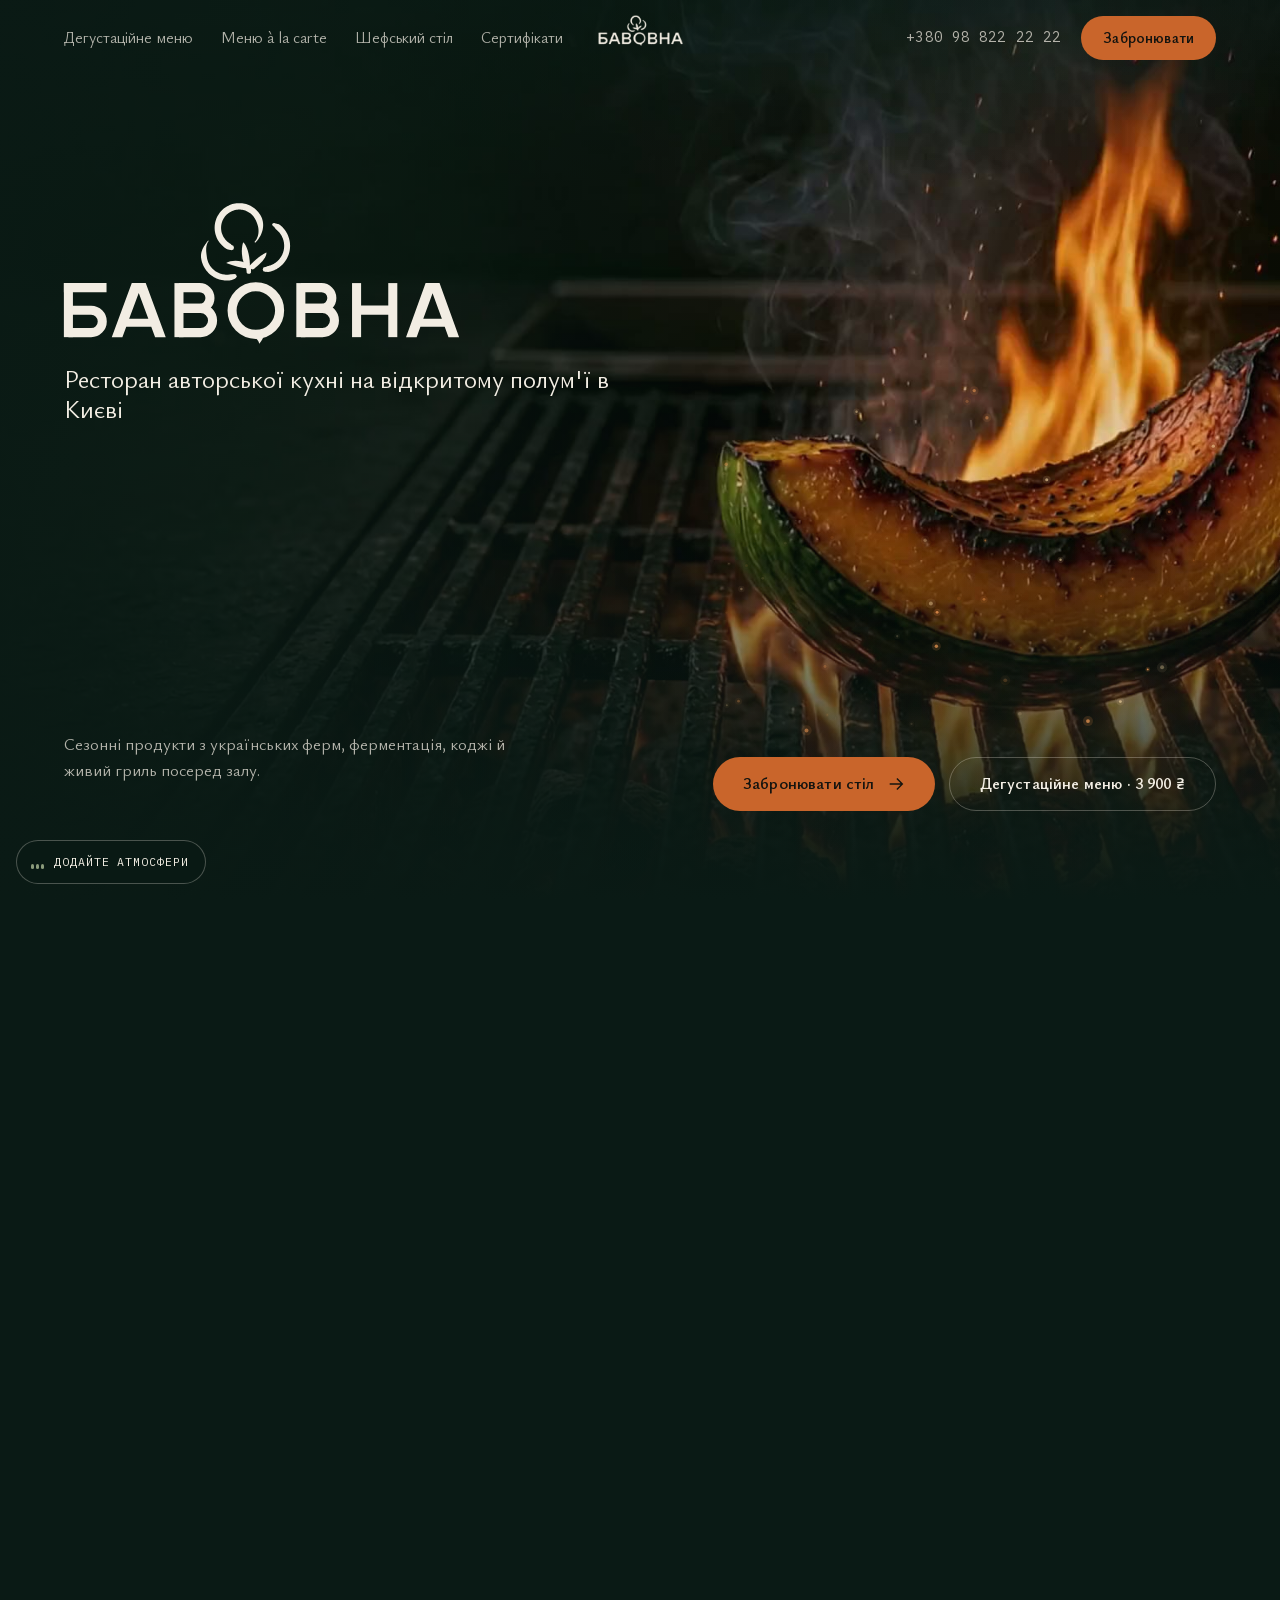
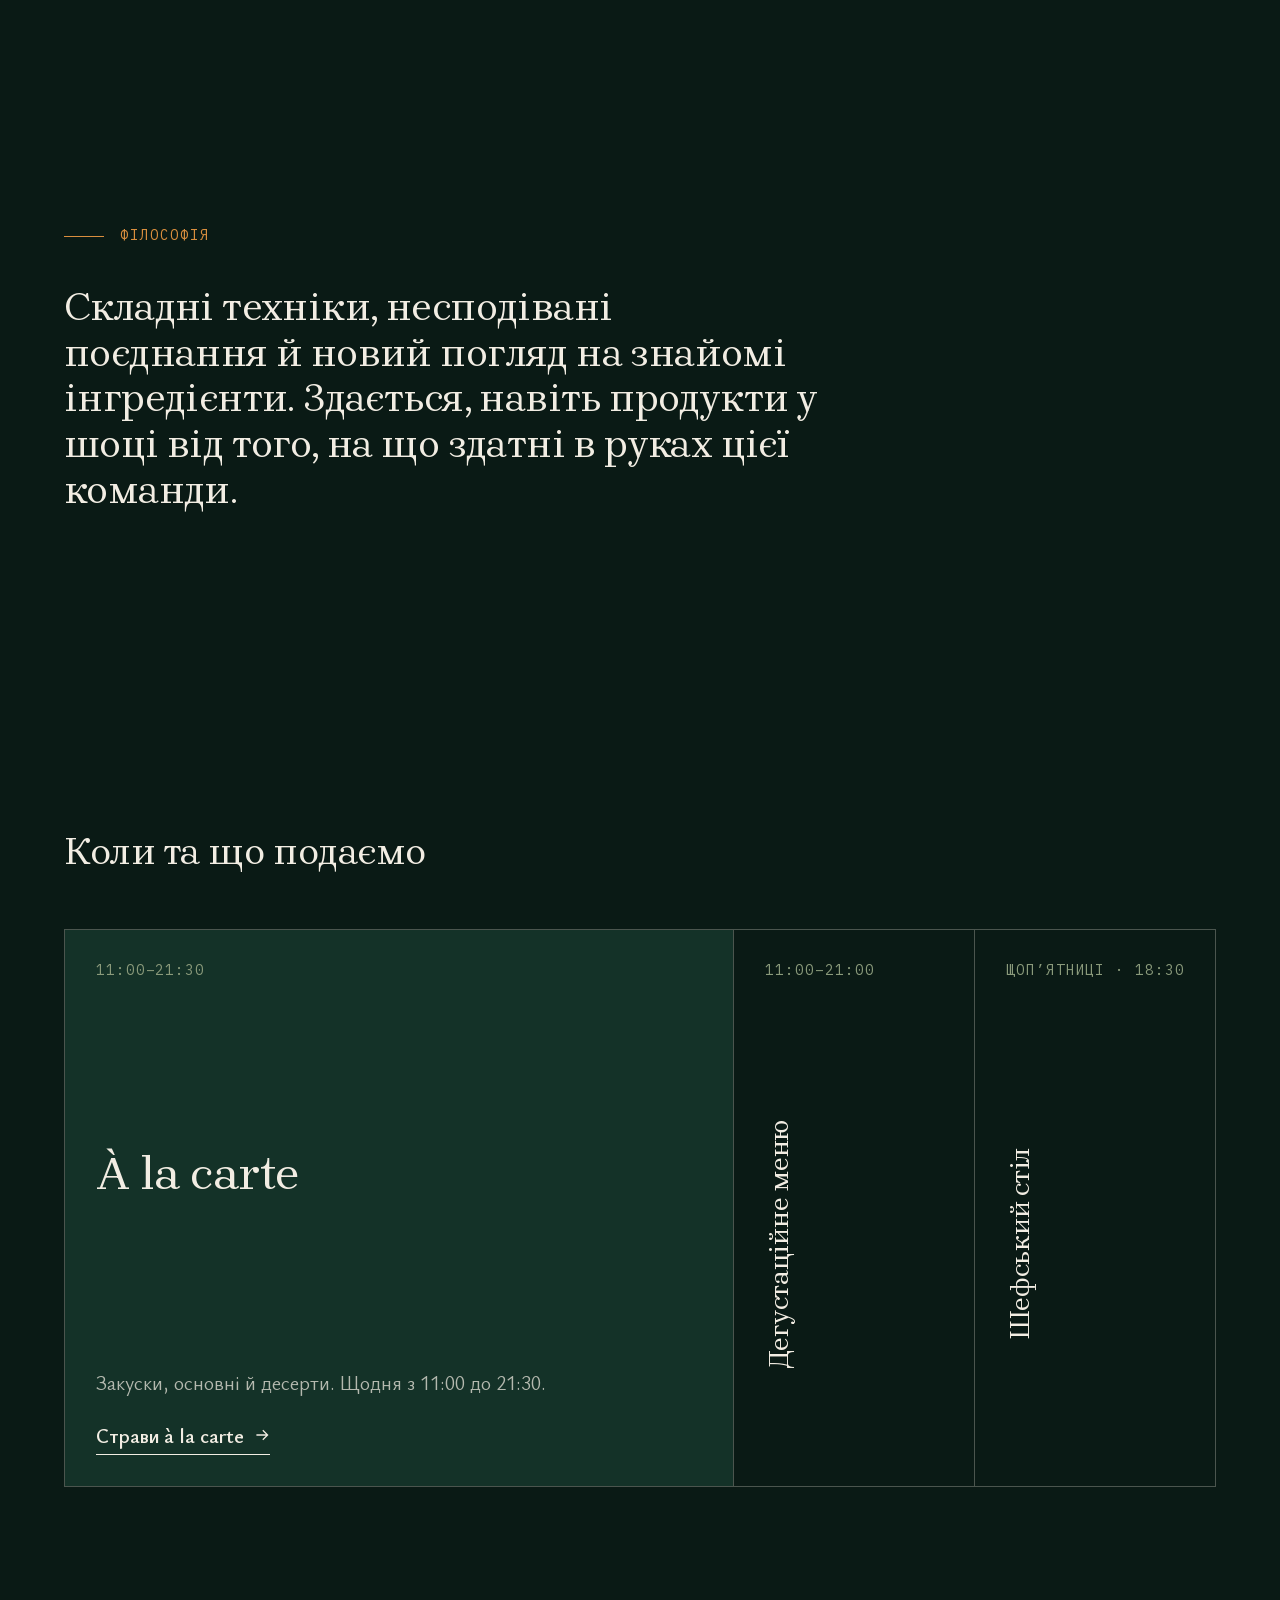
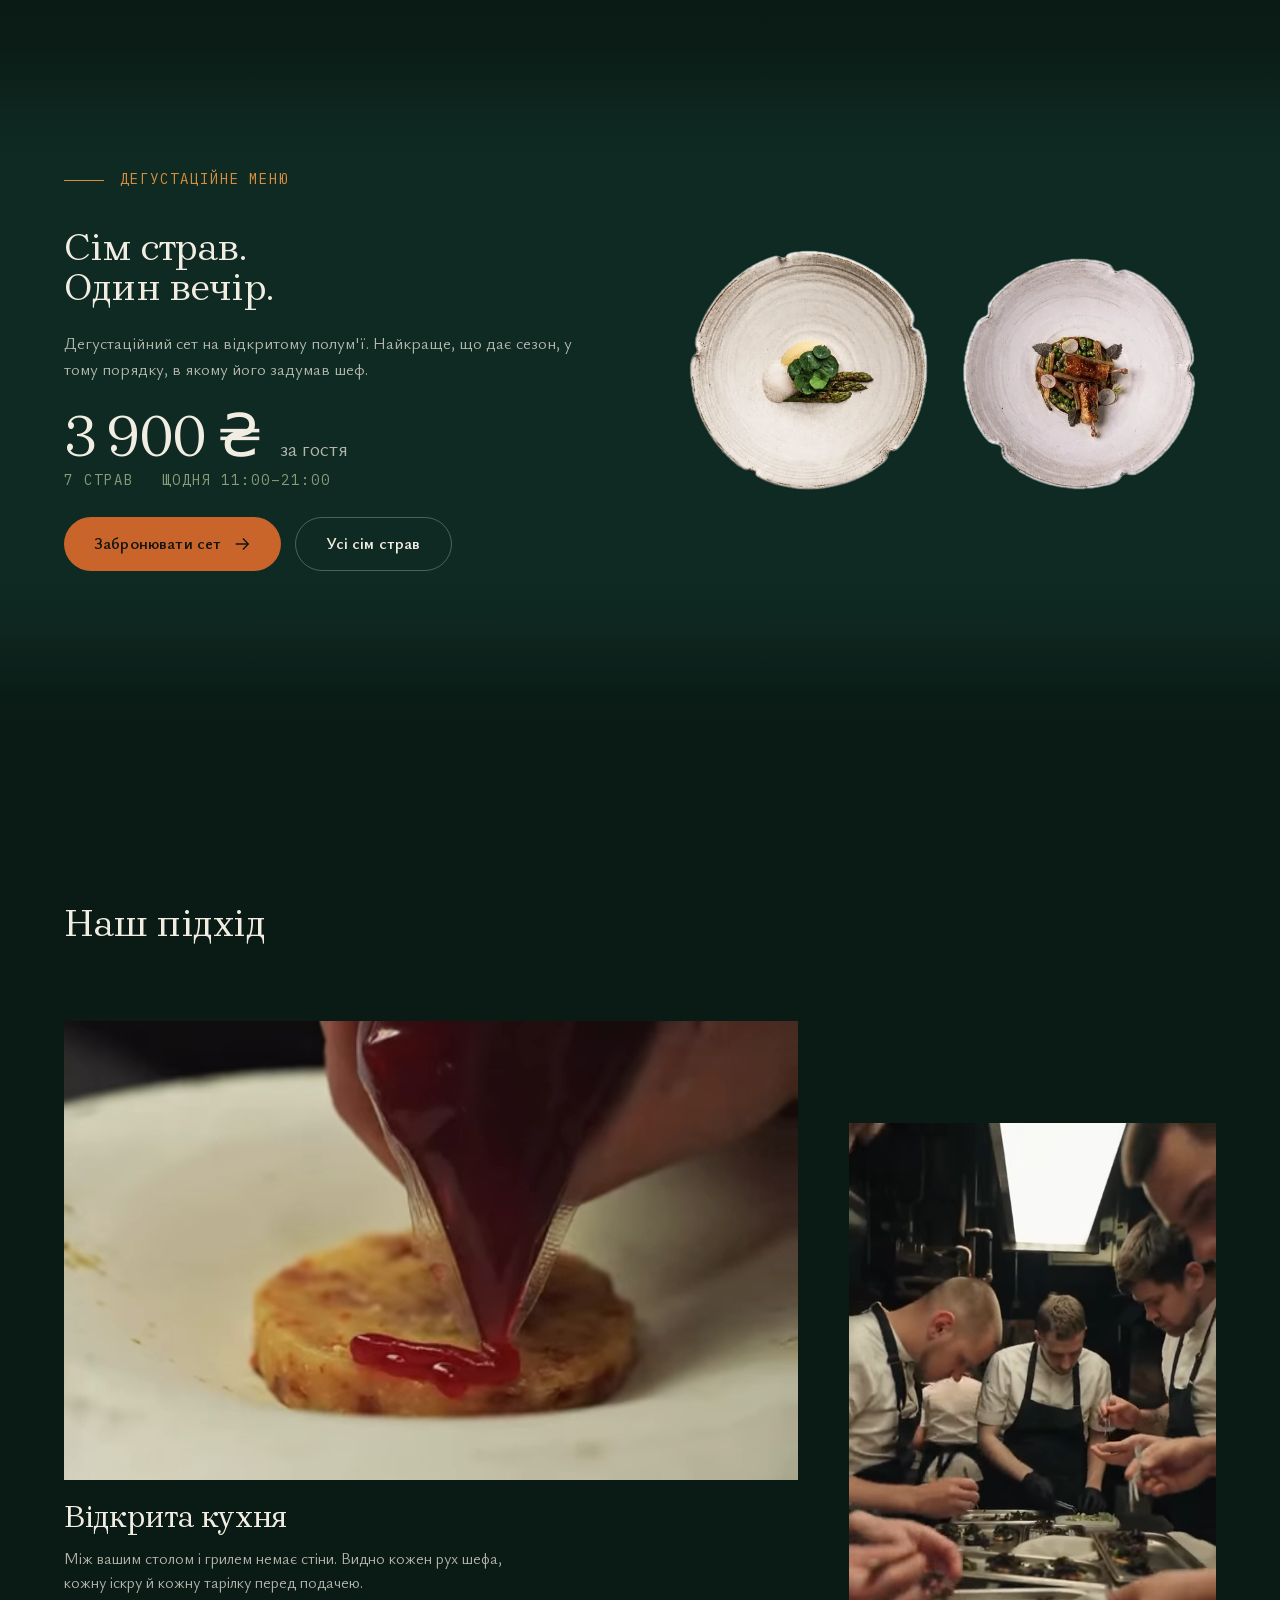
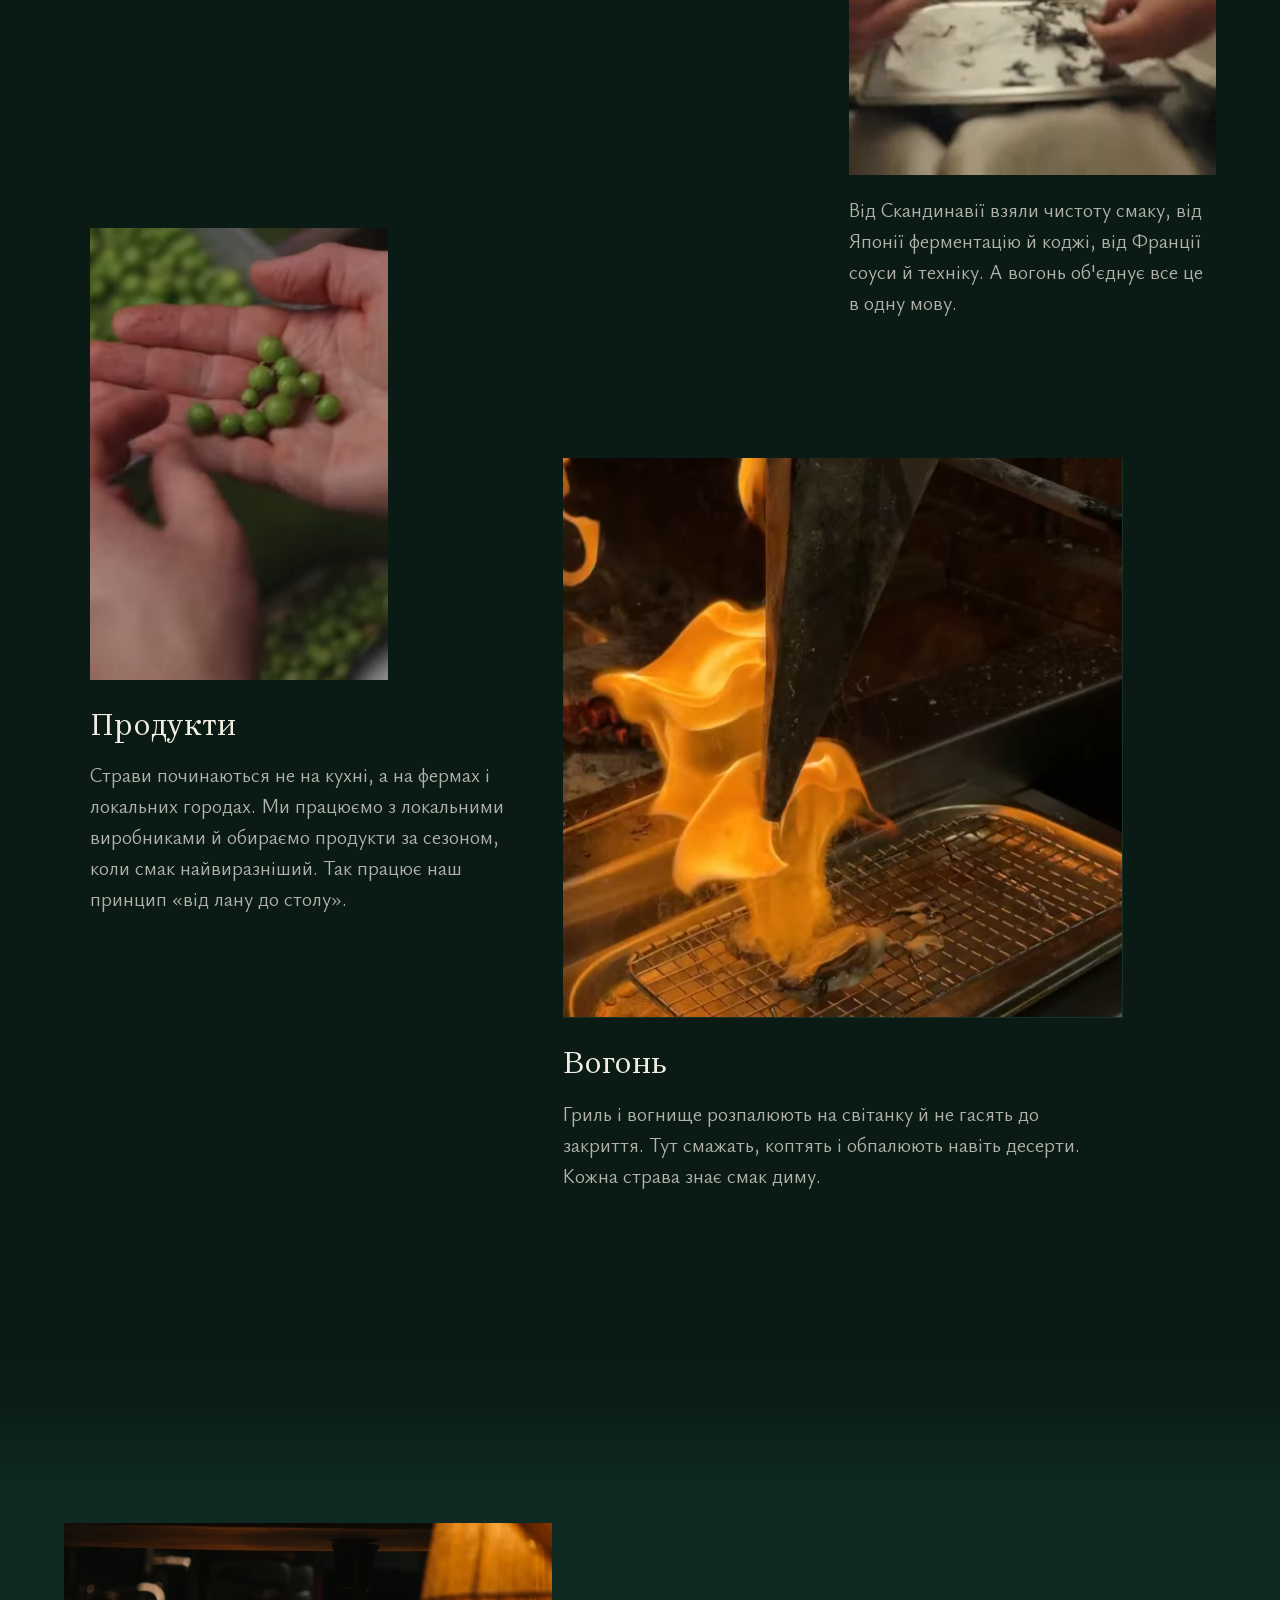
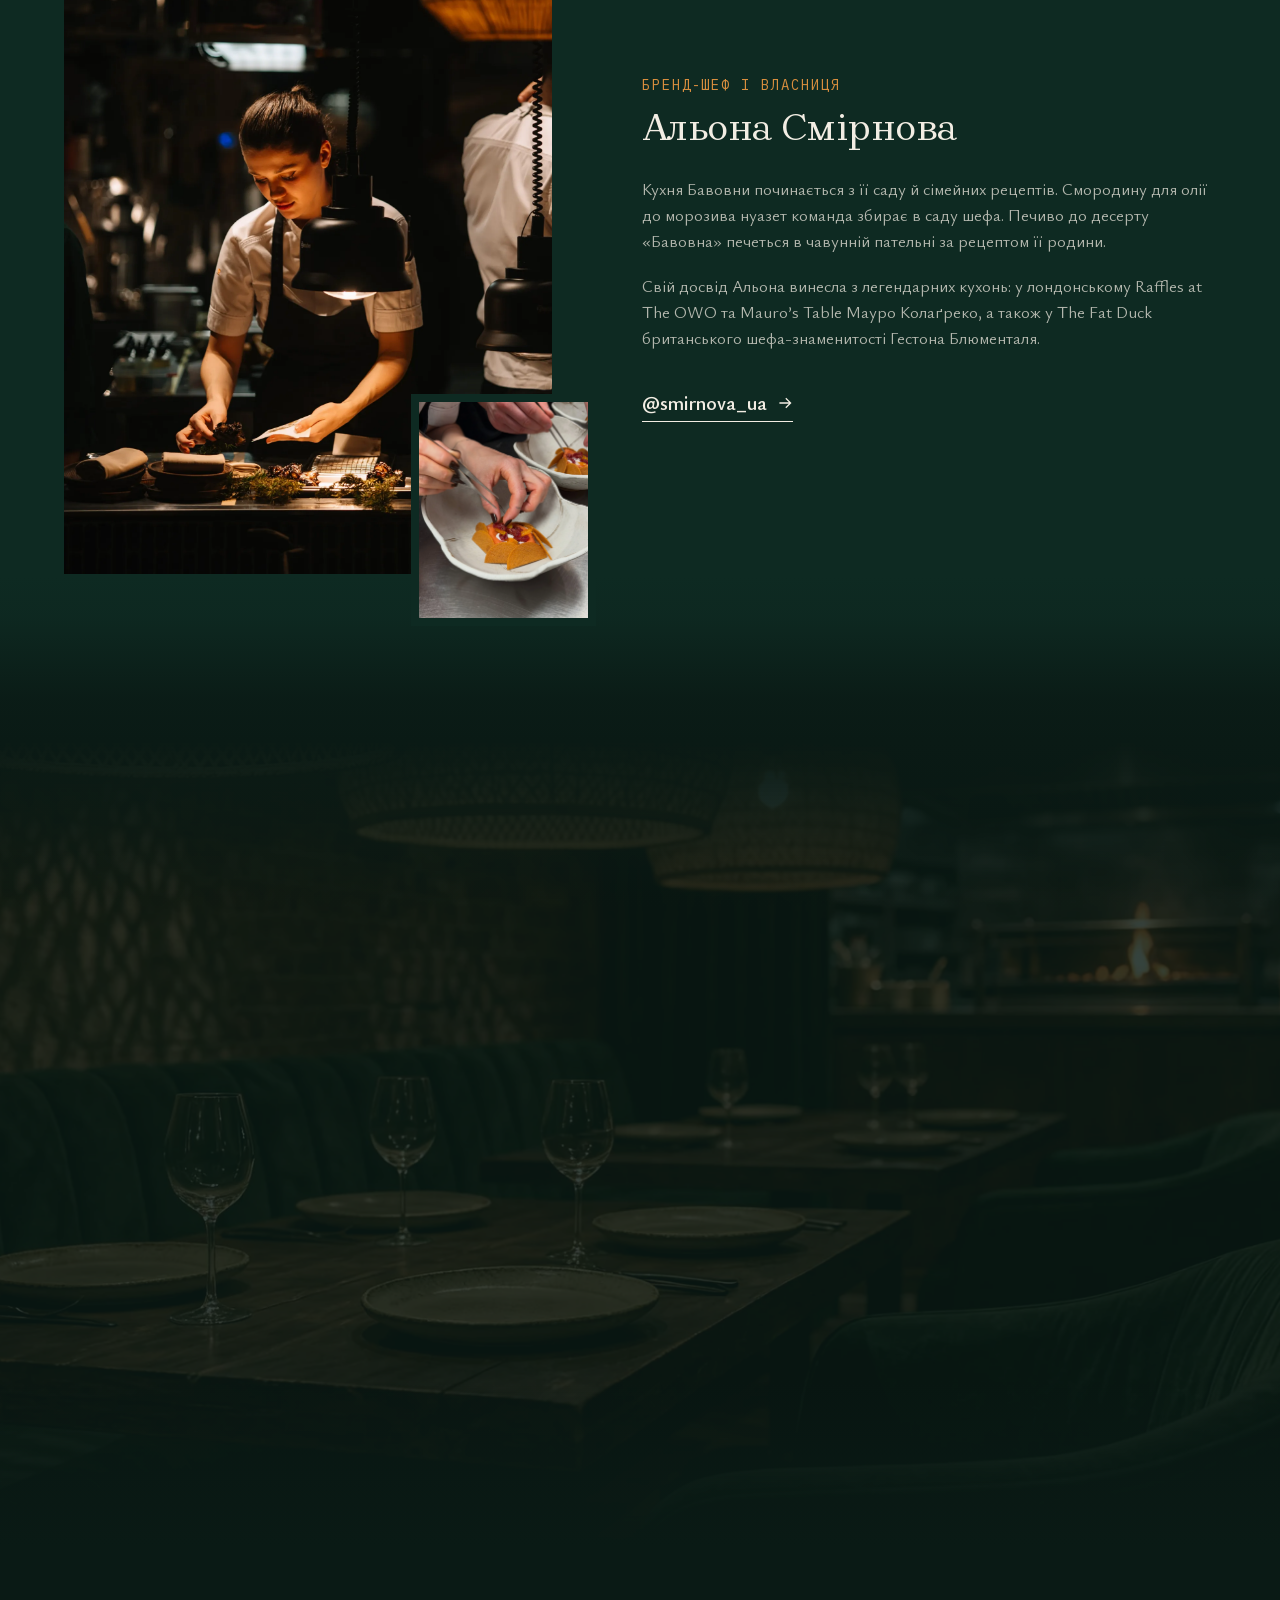
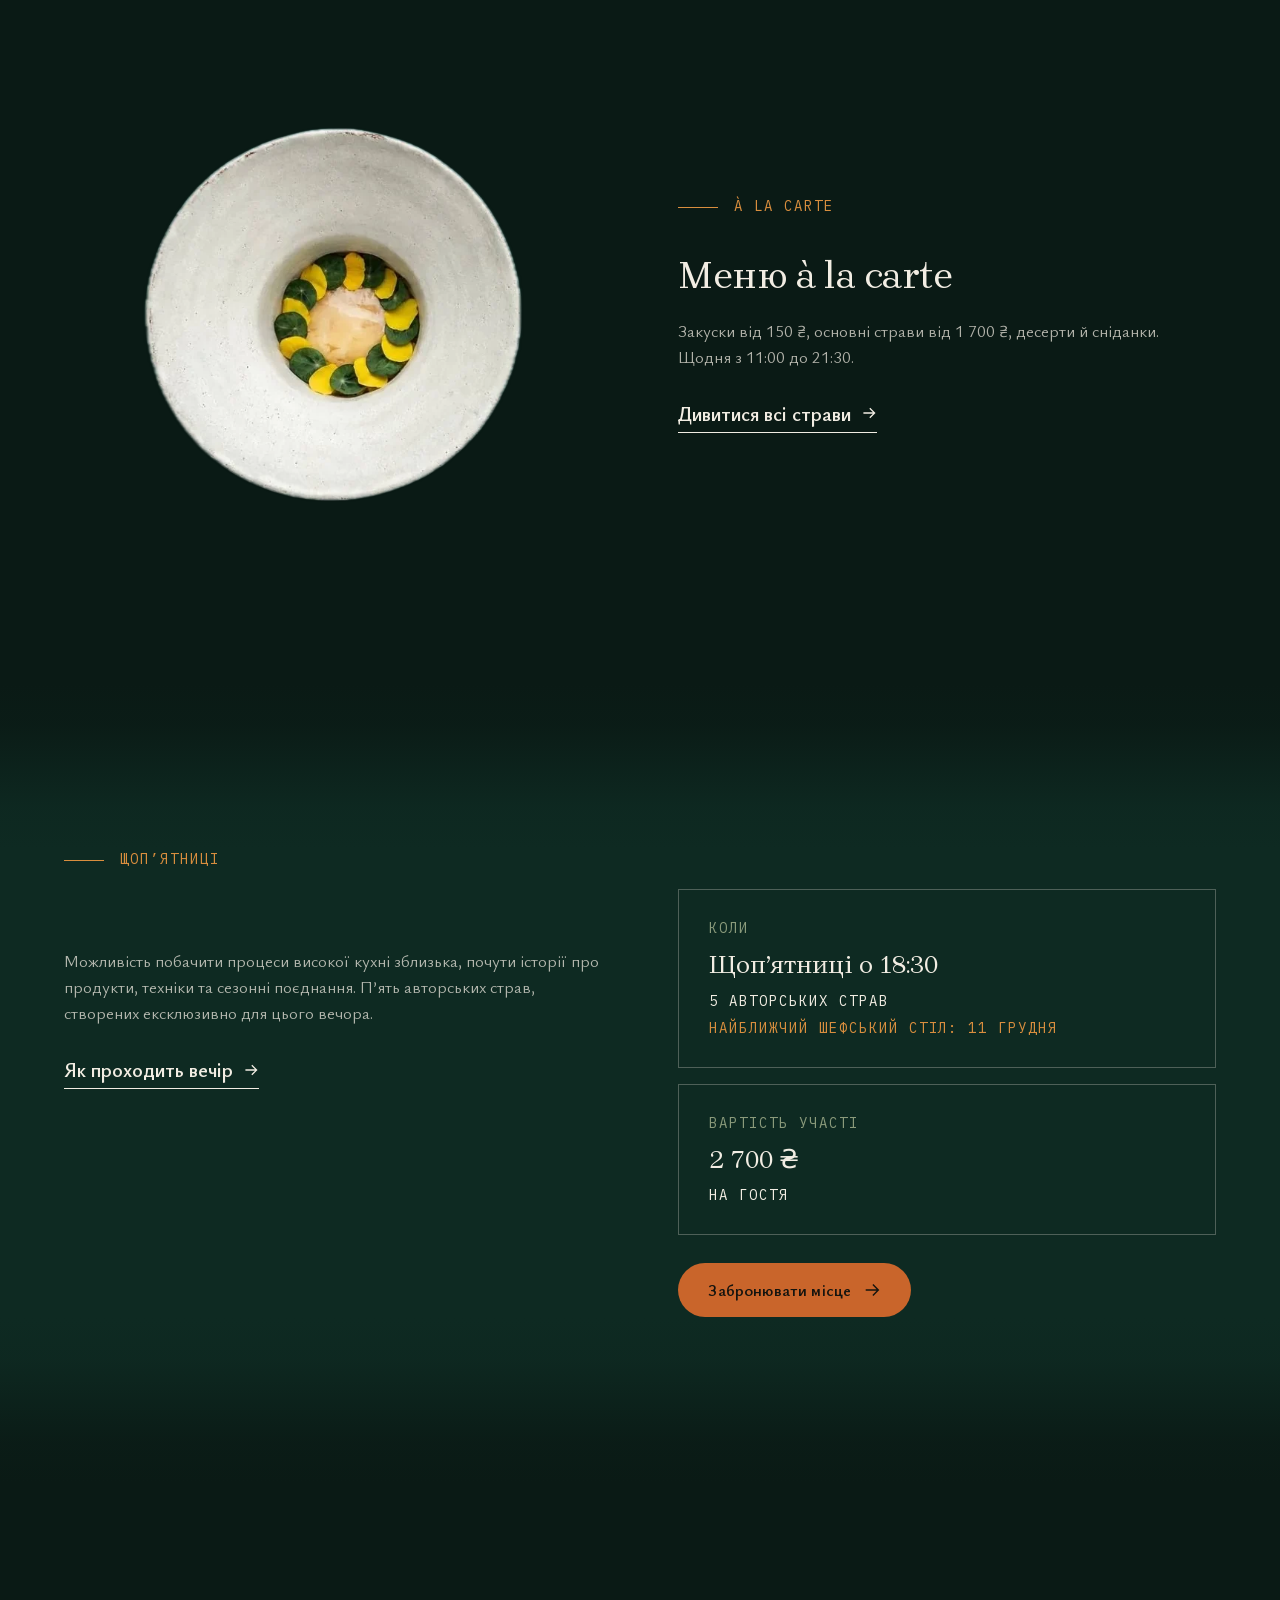
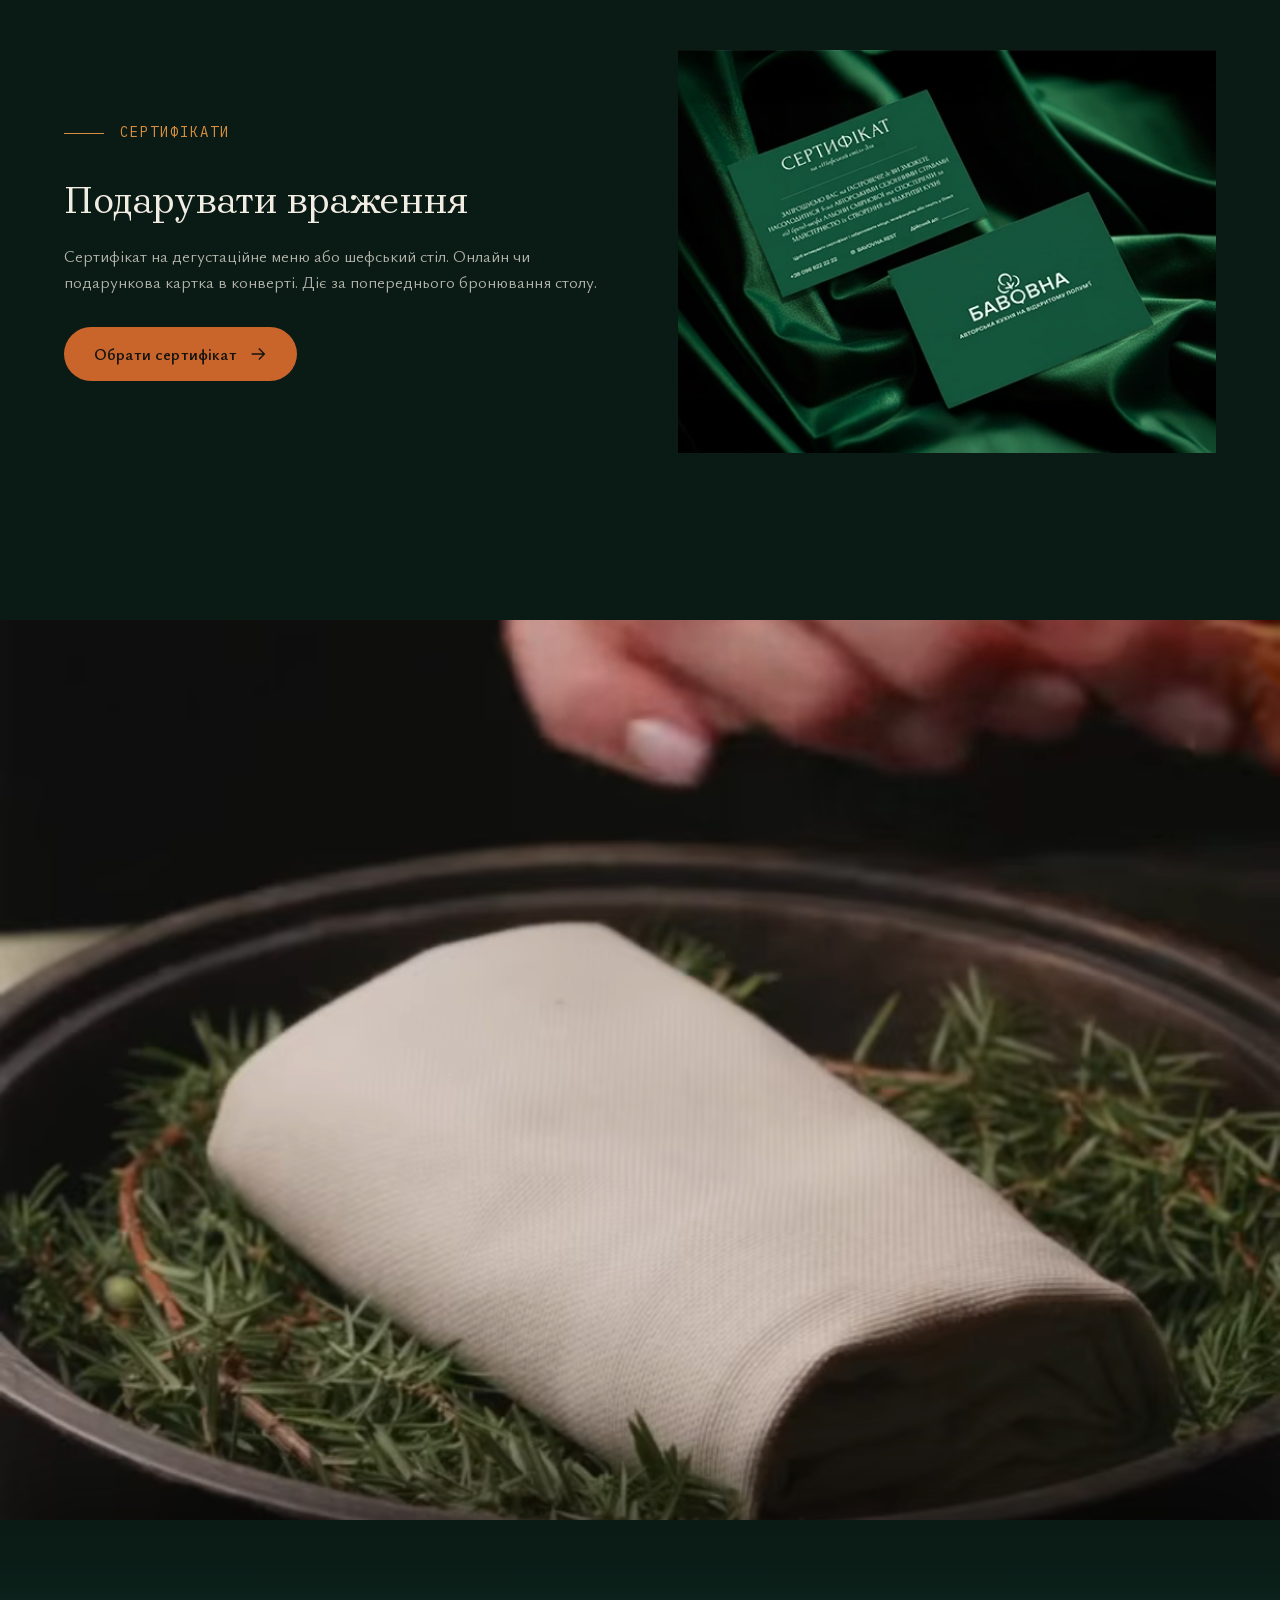
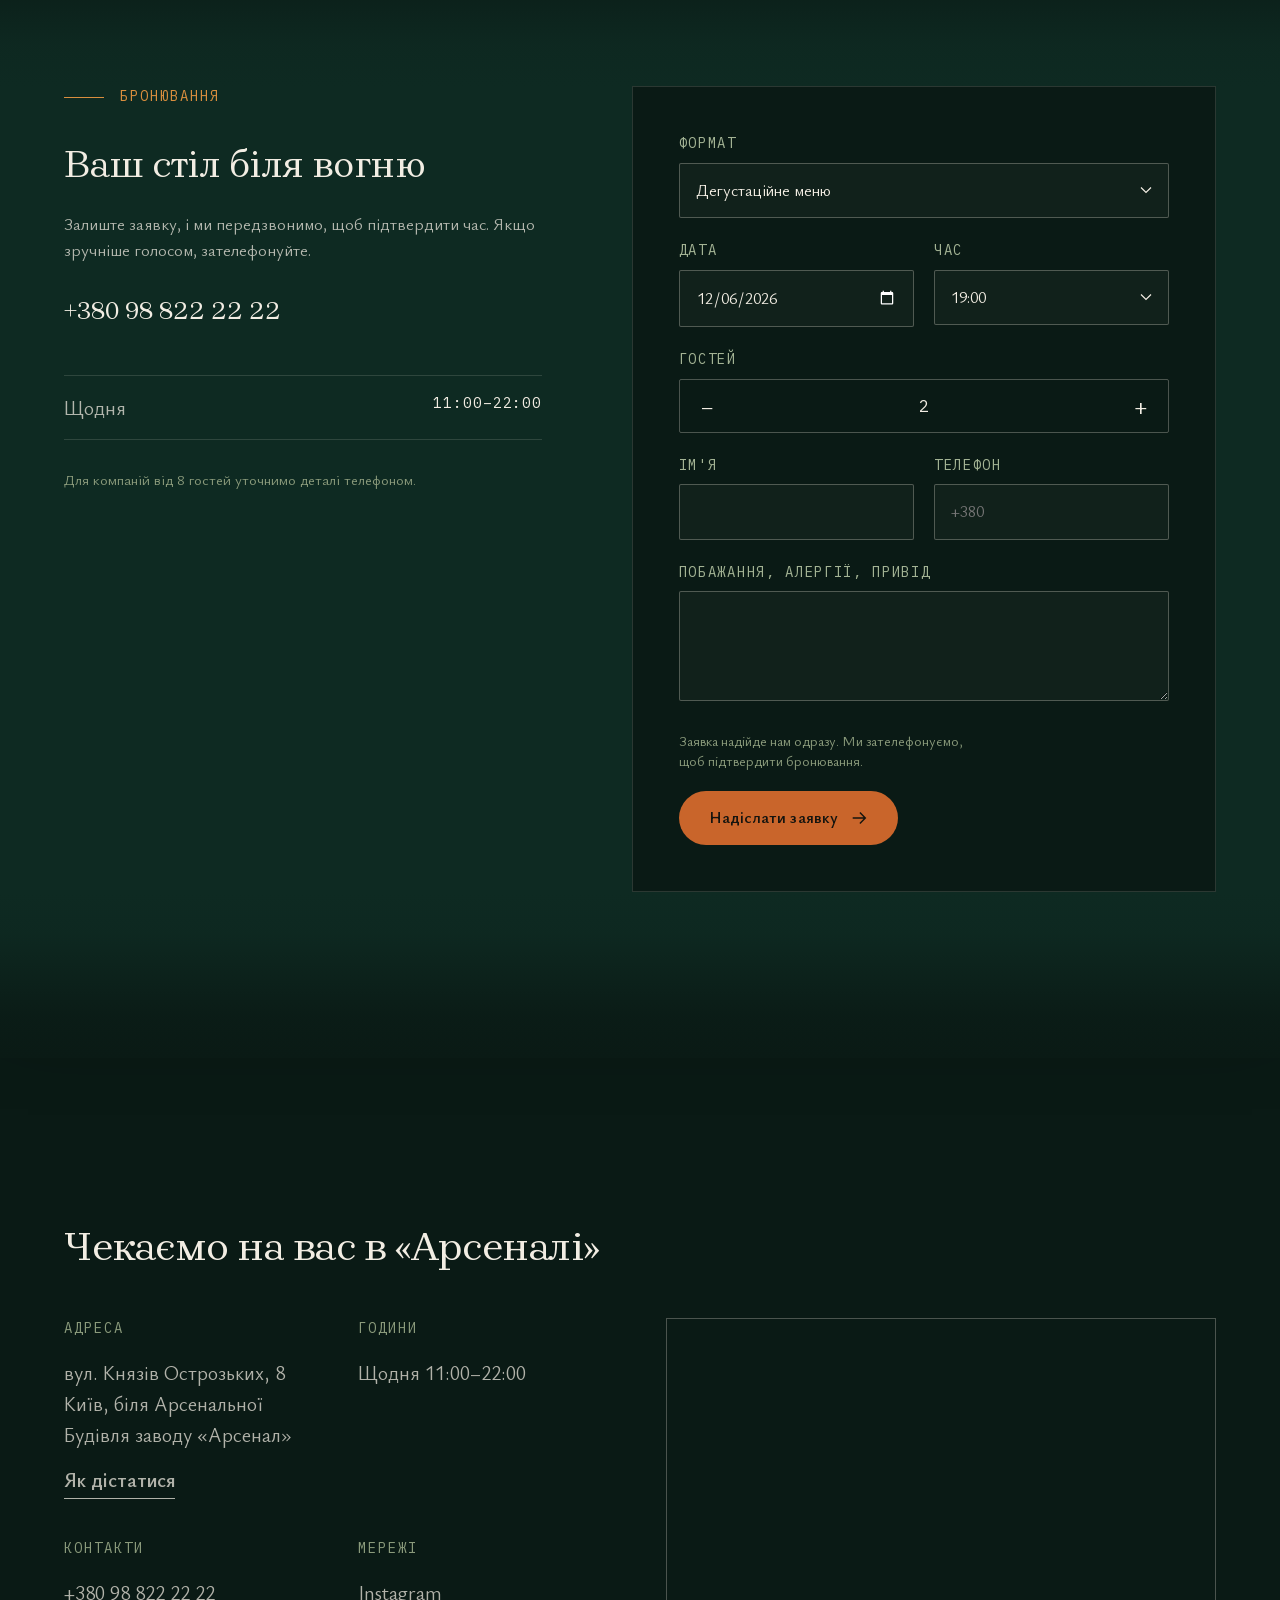
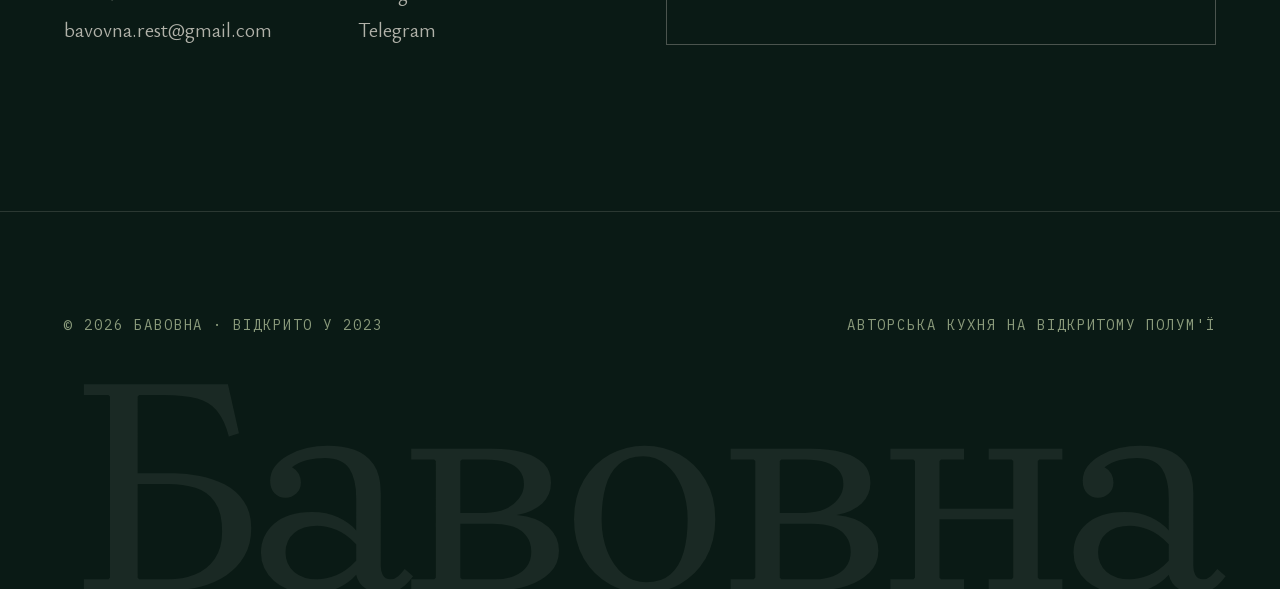
==== commit 6677505f: "Hero sparks: middle ground — soft halo, a bit more, rise a bit higher Co-Authored-By: Claude Opus 5." ====
--- a/index.html
+++ b/index.html
@@ -39,7 +39,7 @@
 document.write('<link rel="stylesheet" href="assets/css/fonts.css"'+a+'><link rel="stylesheet" href="assets/css/style.css?v=2728"'+a+'>')})()</script>
 <noscript><link rel="stylesheet" href="assets/css/fonts.css"><link rel="stylesheet" href="assets/css/style.css?v=2728"></noscript>
 <script src="assets/js/lenis.min.js" defer></script>
-<script src="assets/js/main.js?v=2729" defer></script>
+<script src="assets/js/main.js?v=2730" defer></script>
 <script type="application/ld+json">
 {
   "@context": "https://schema.org",
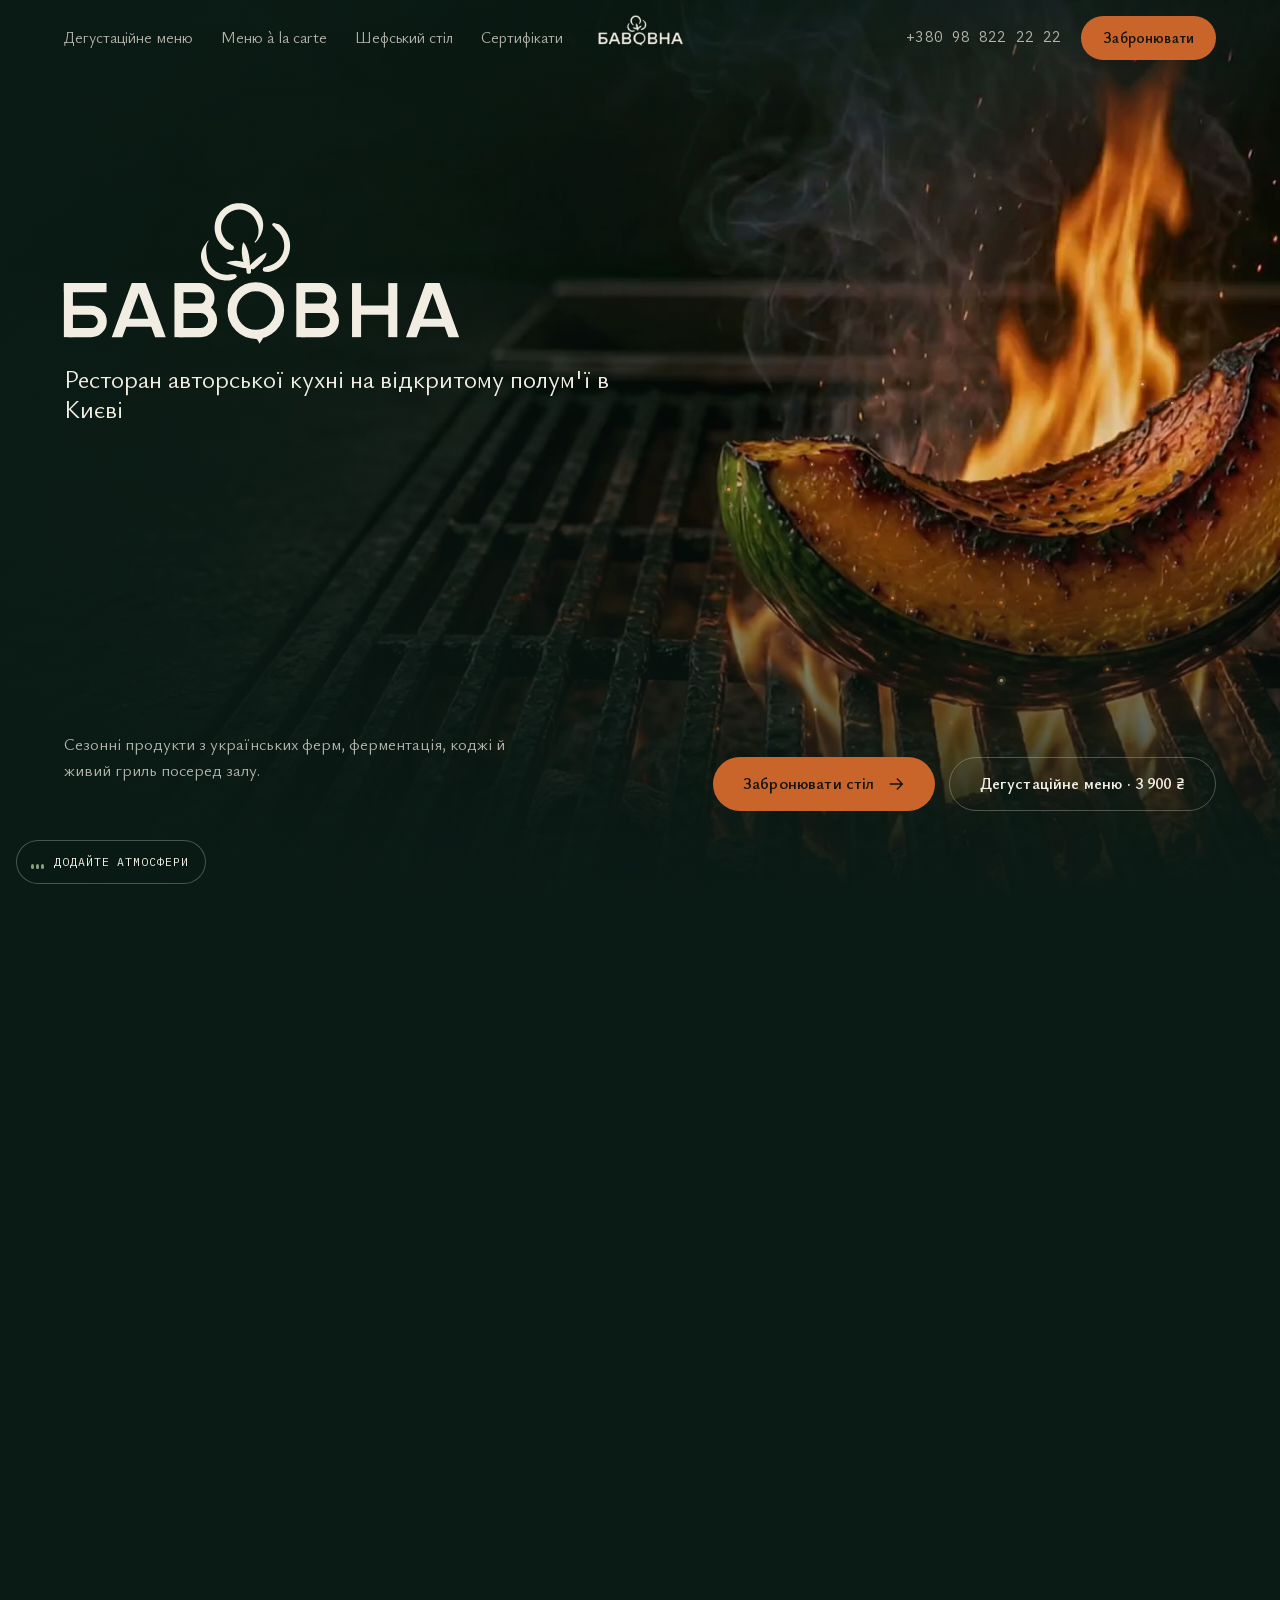
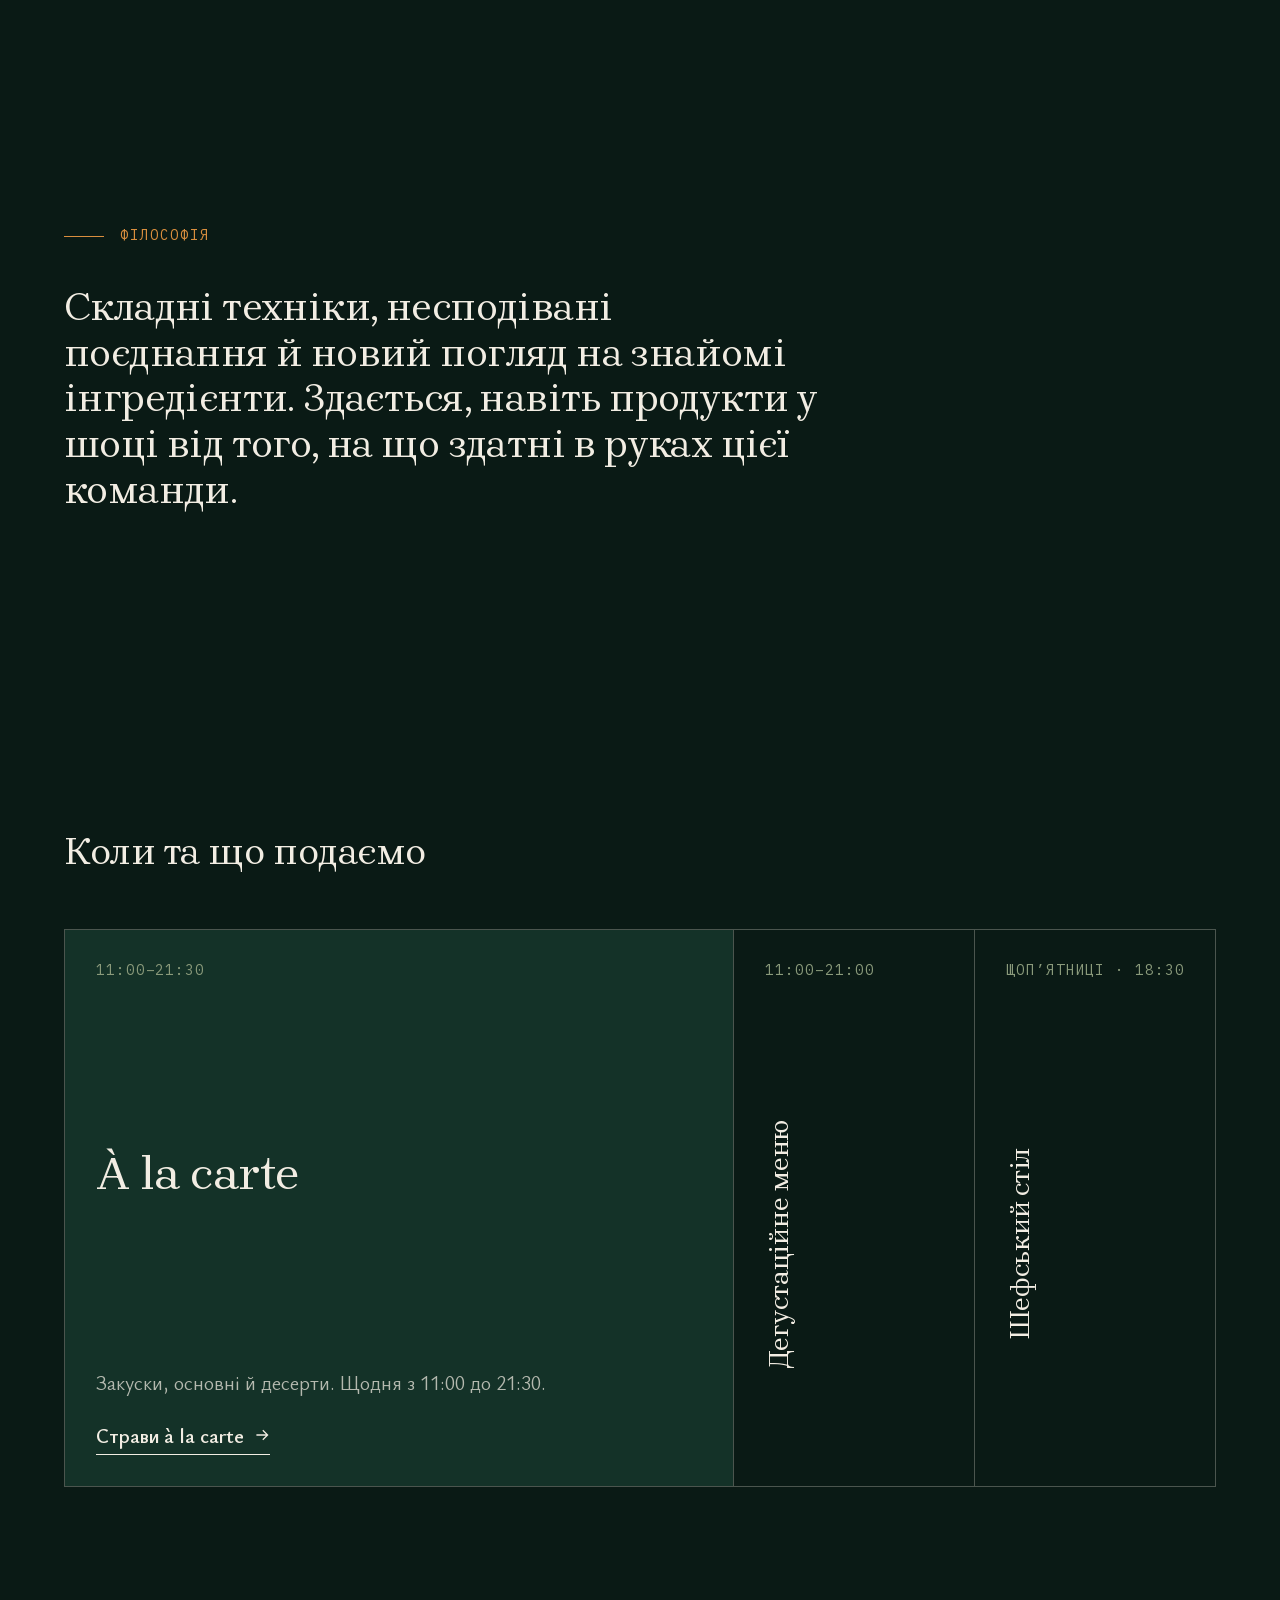
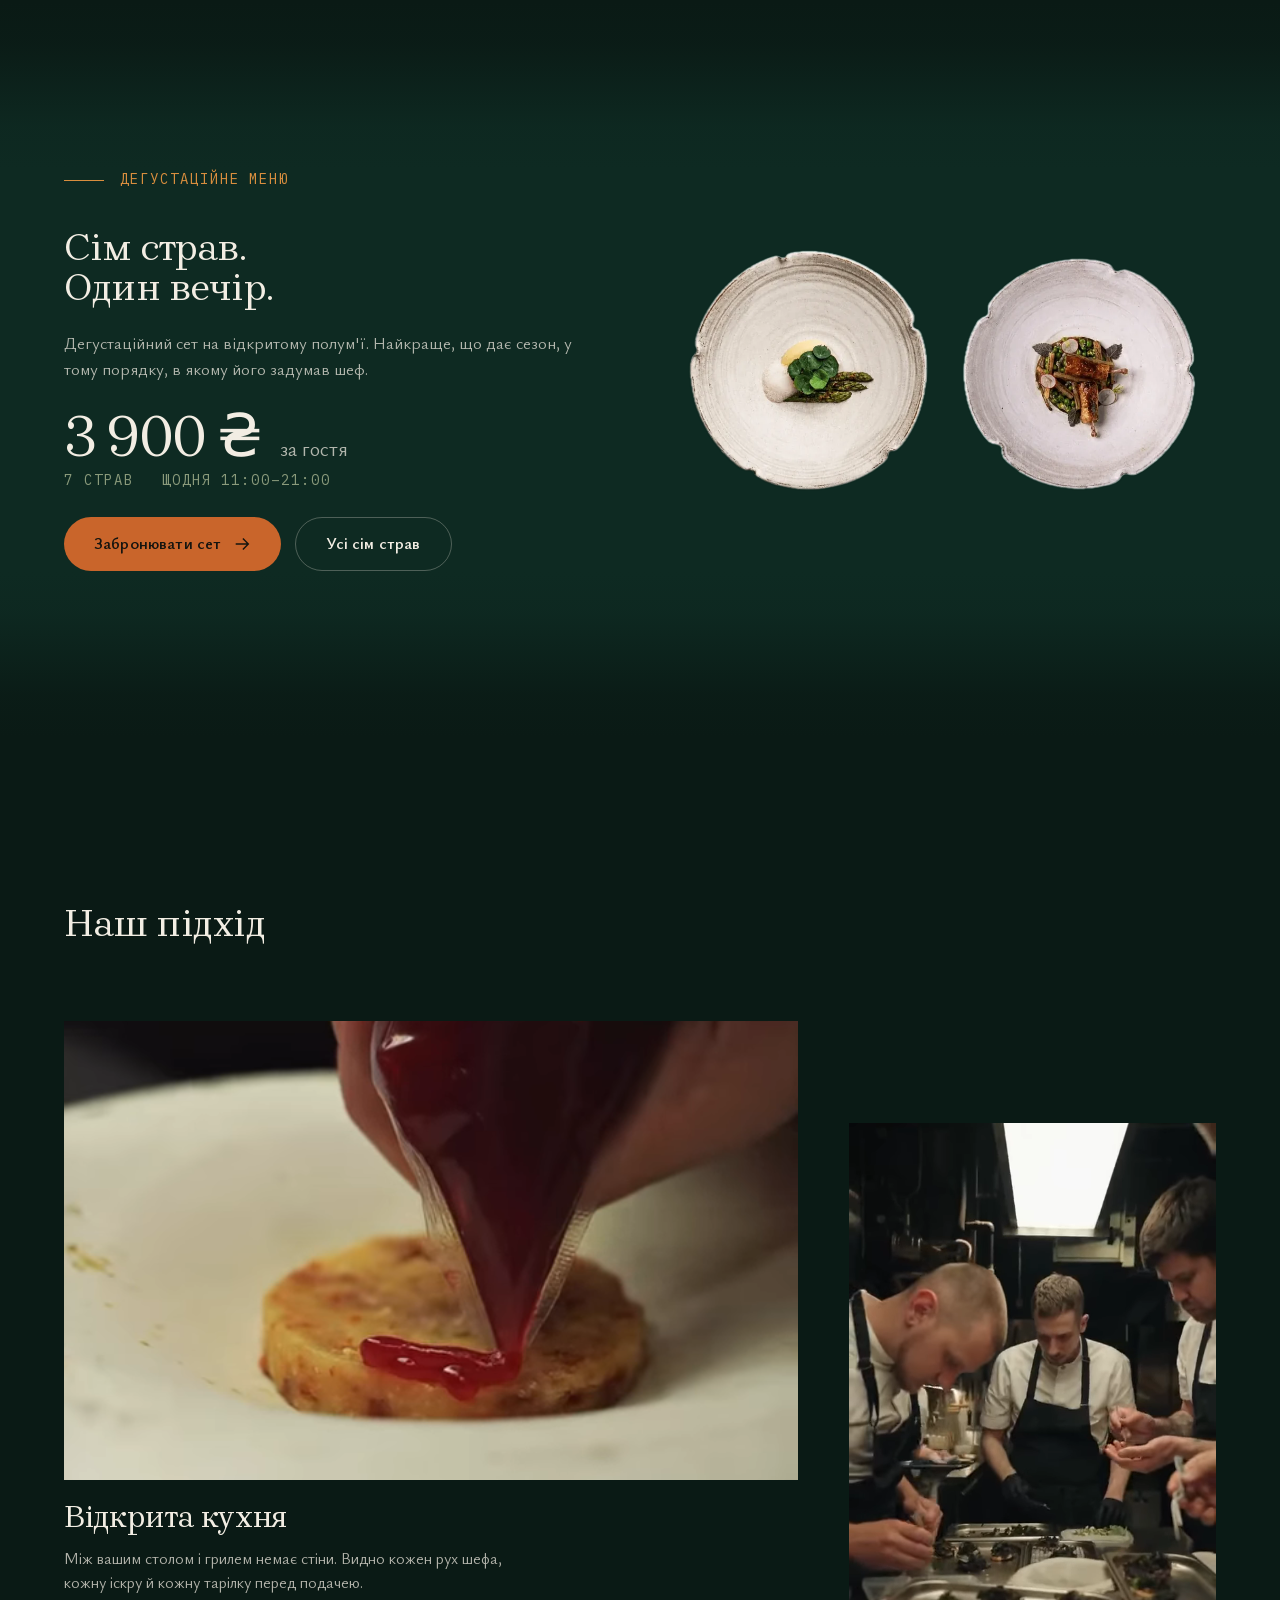
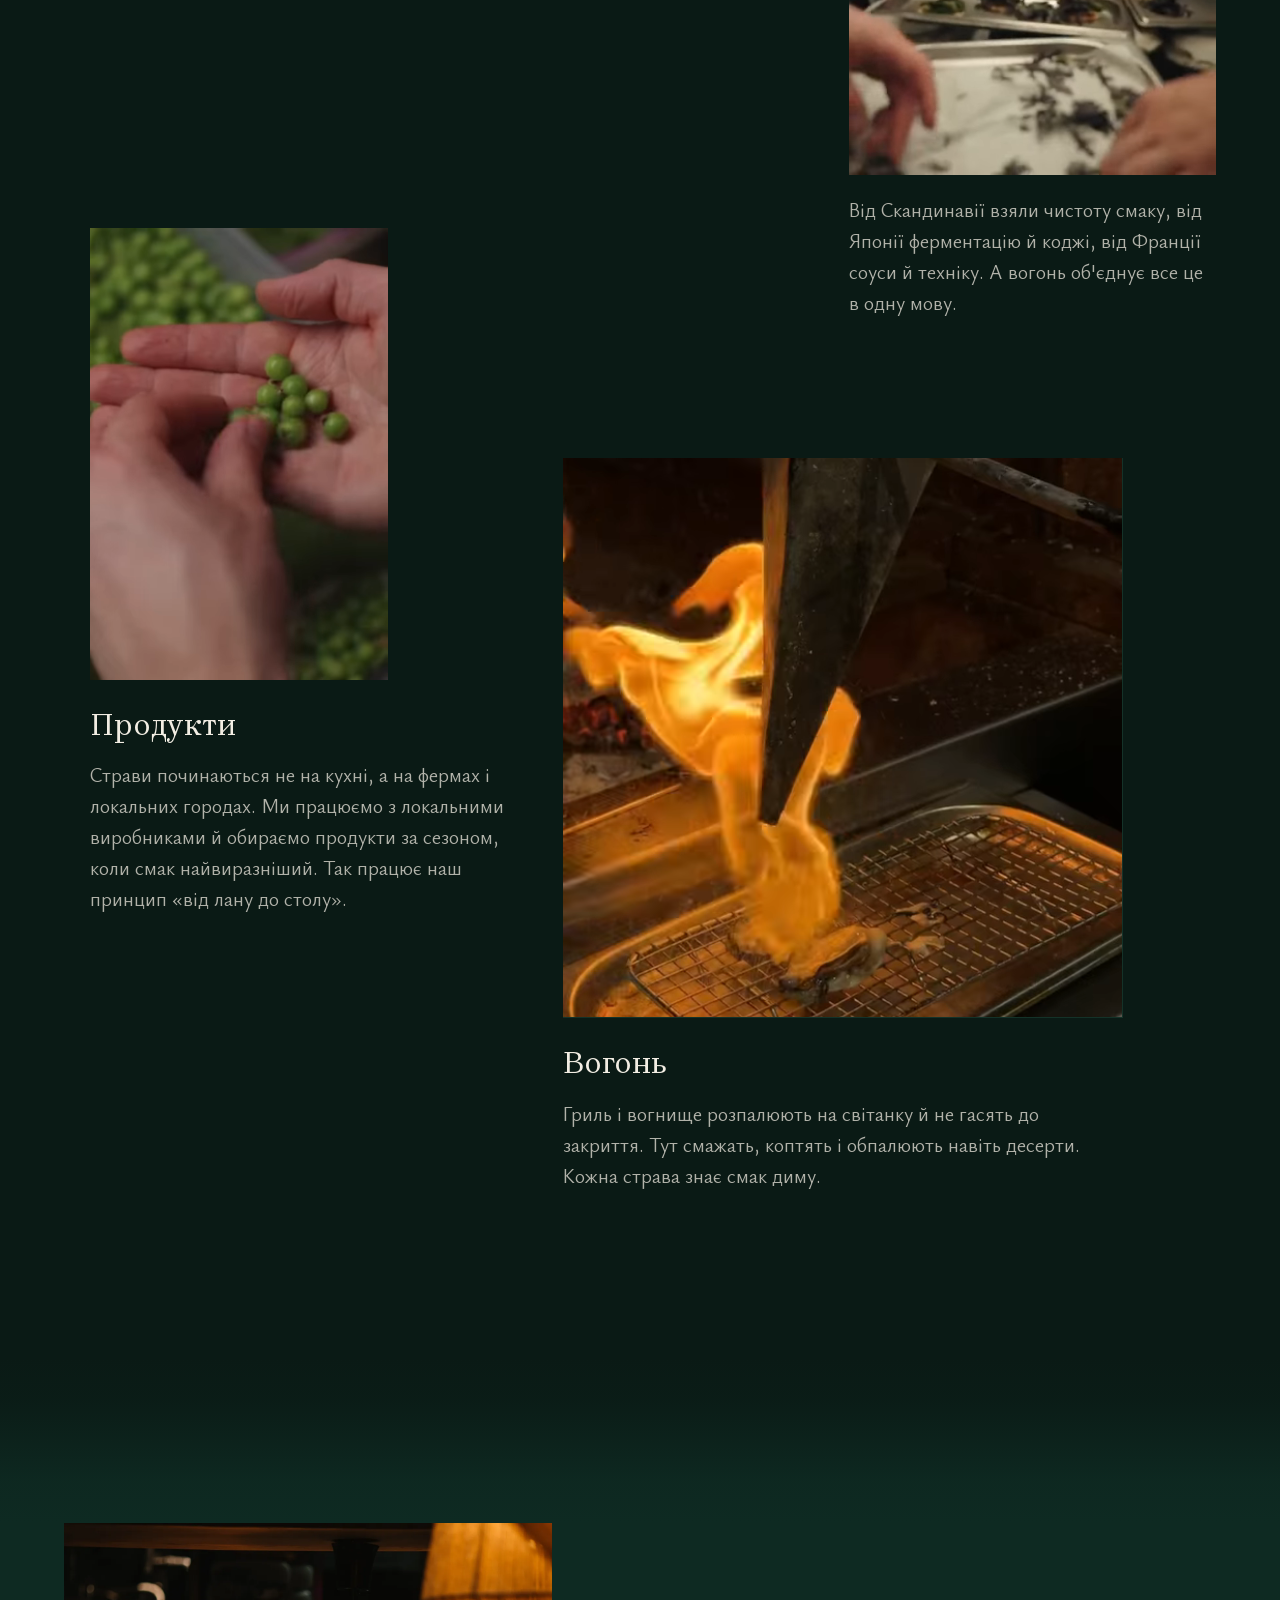
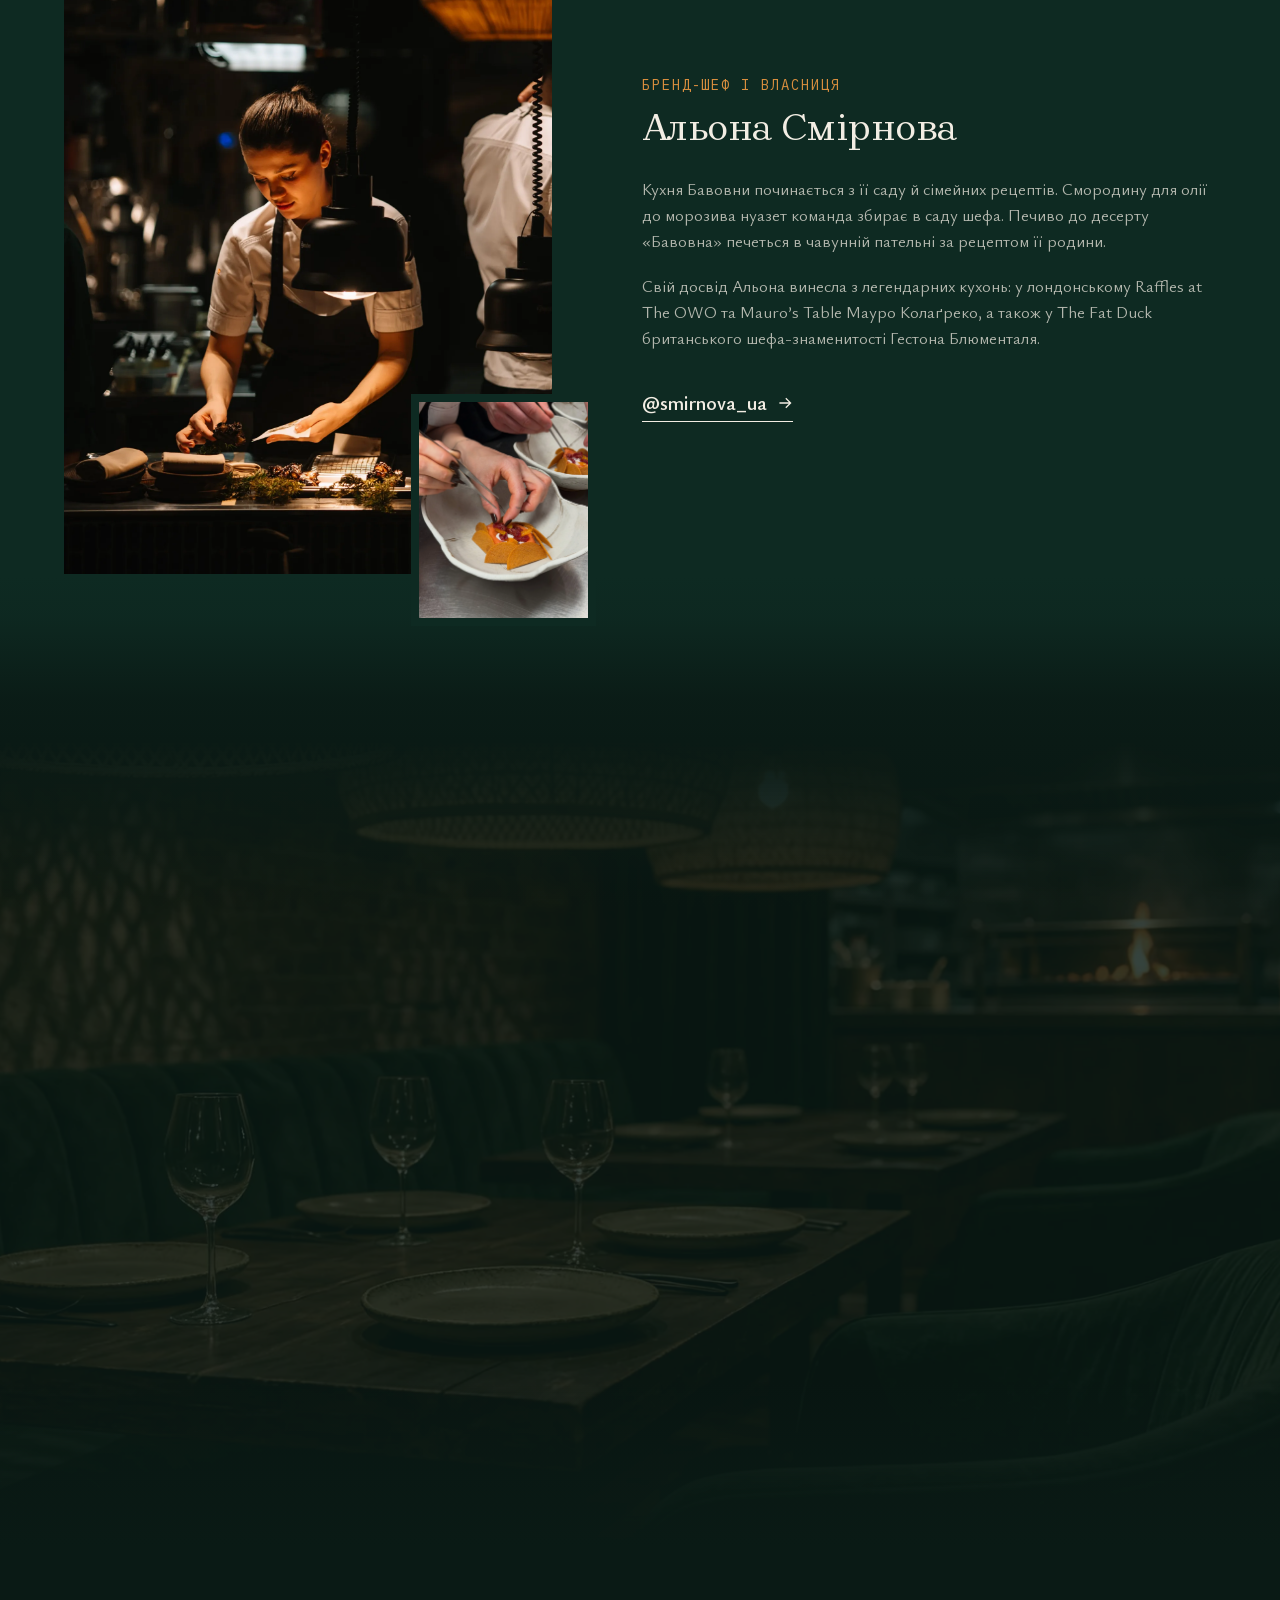
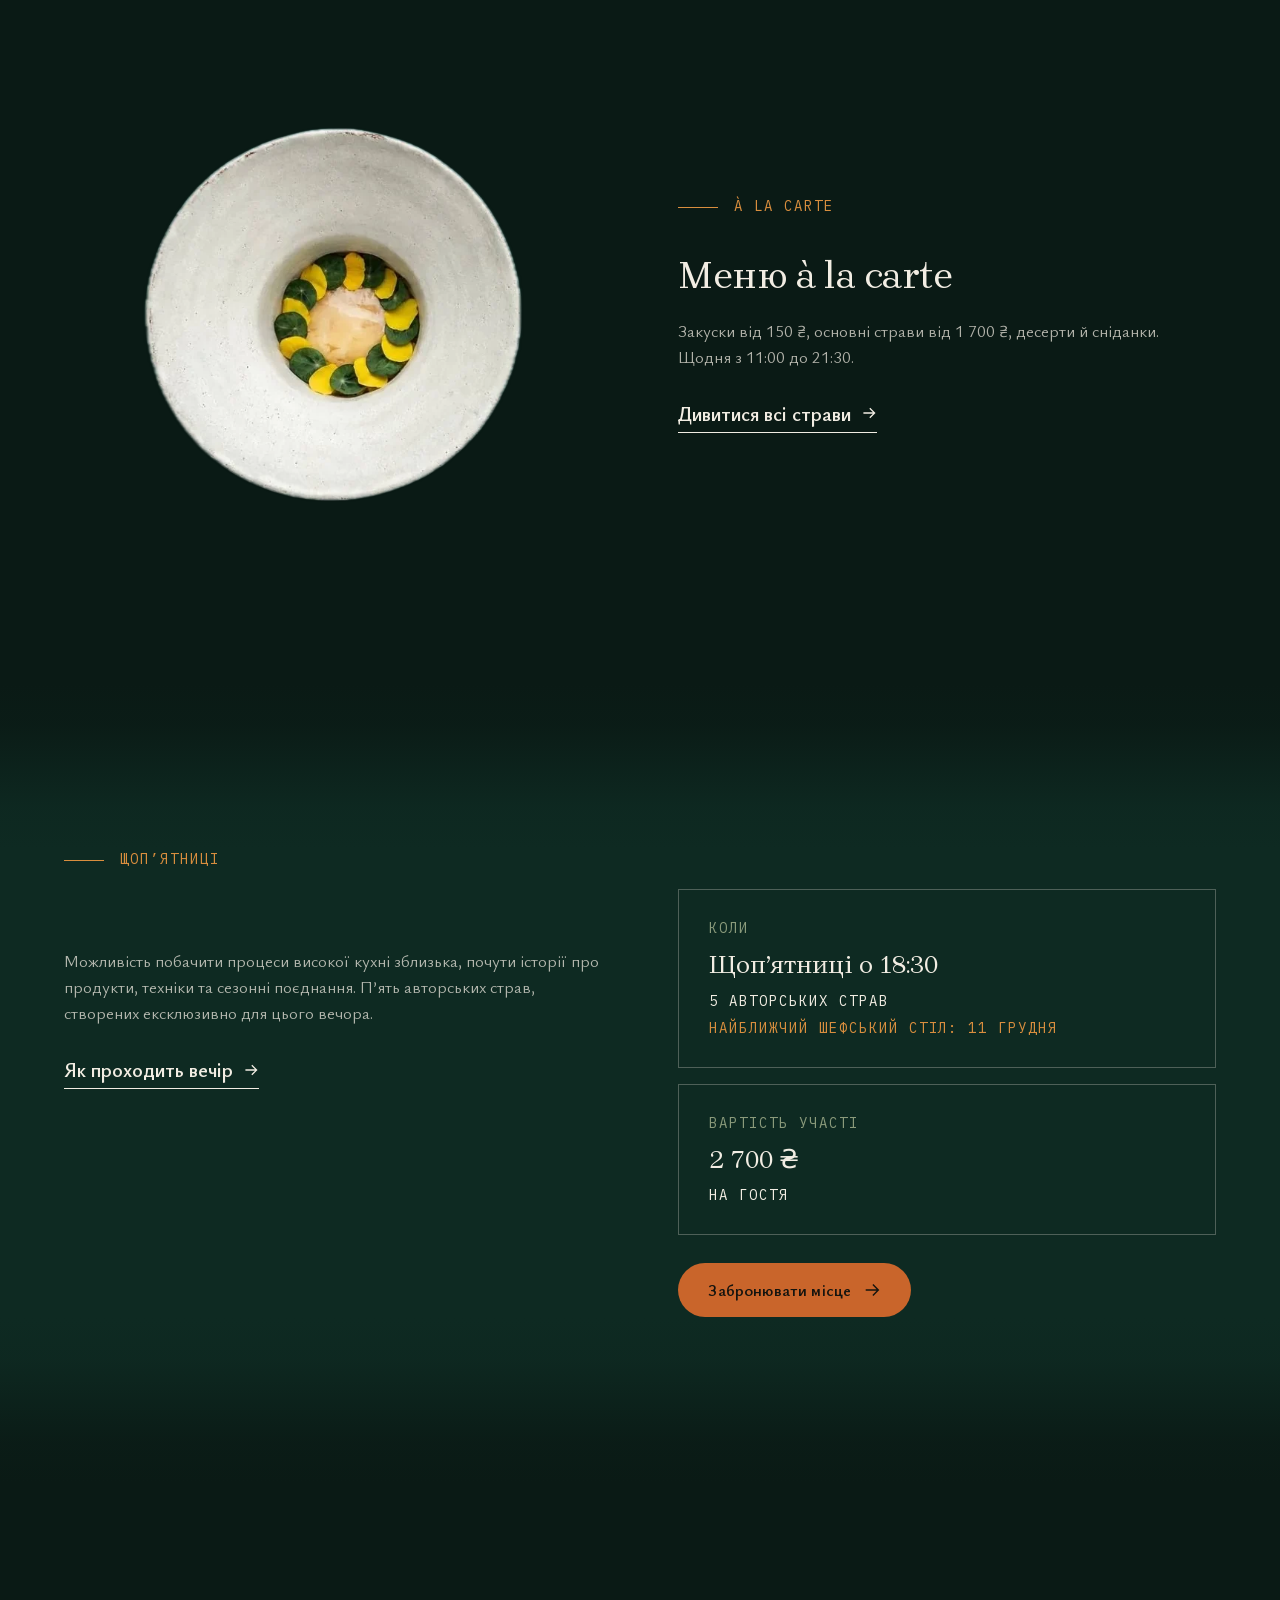
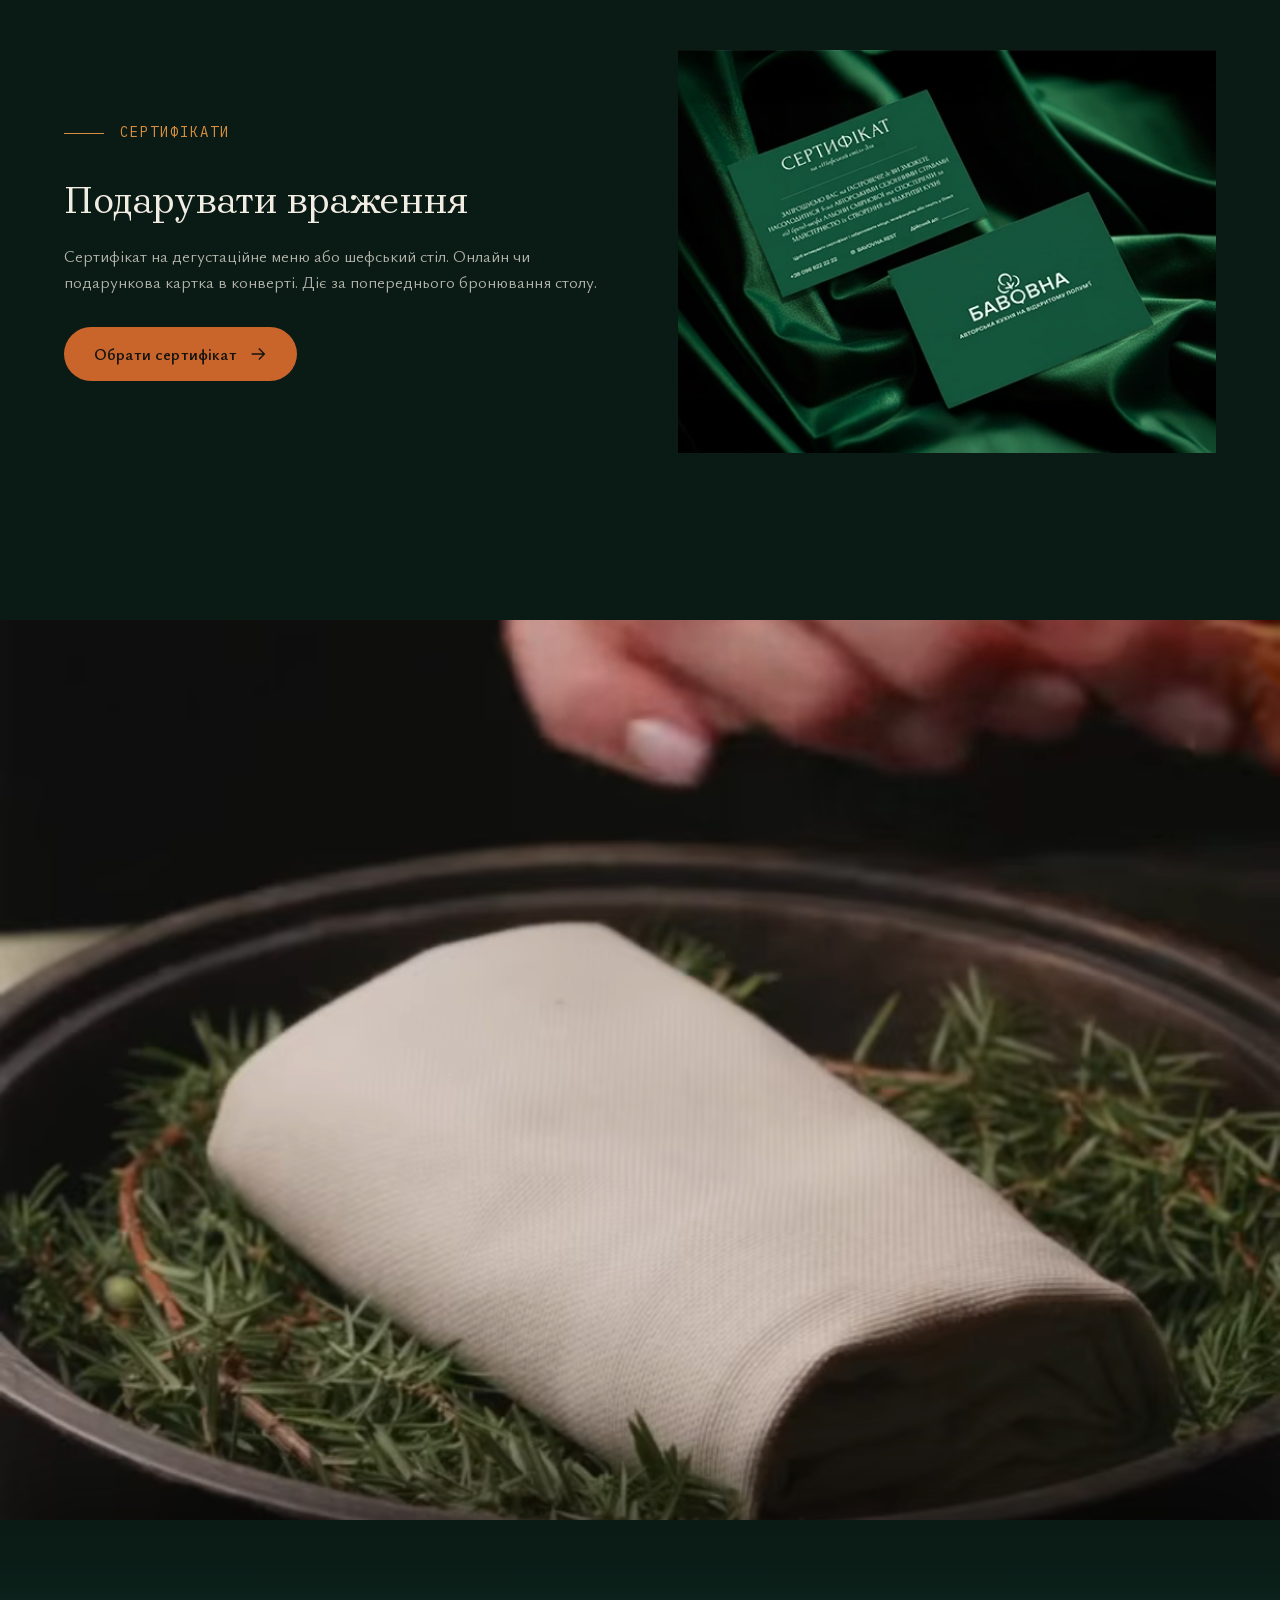
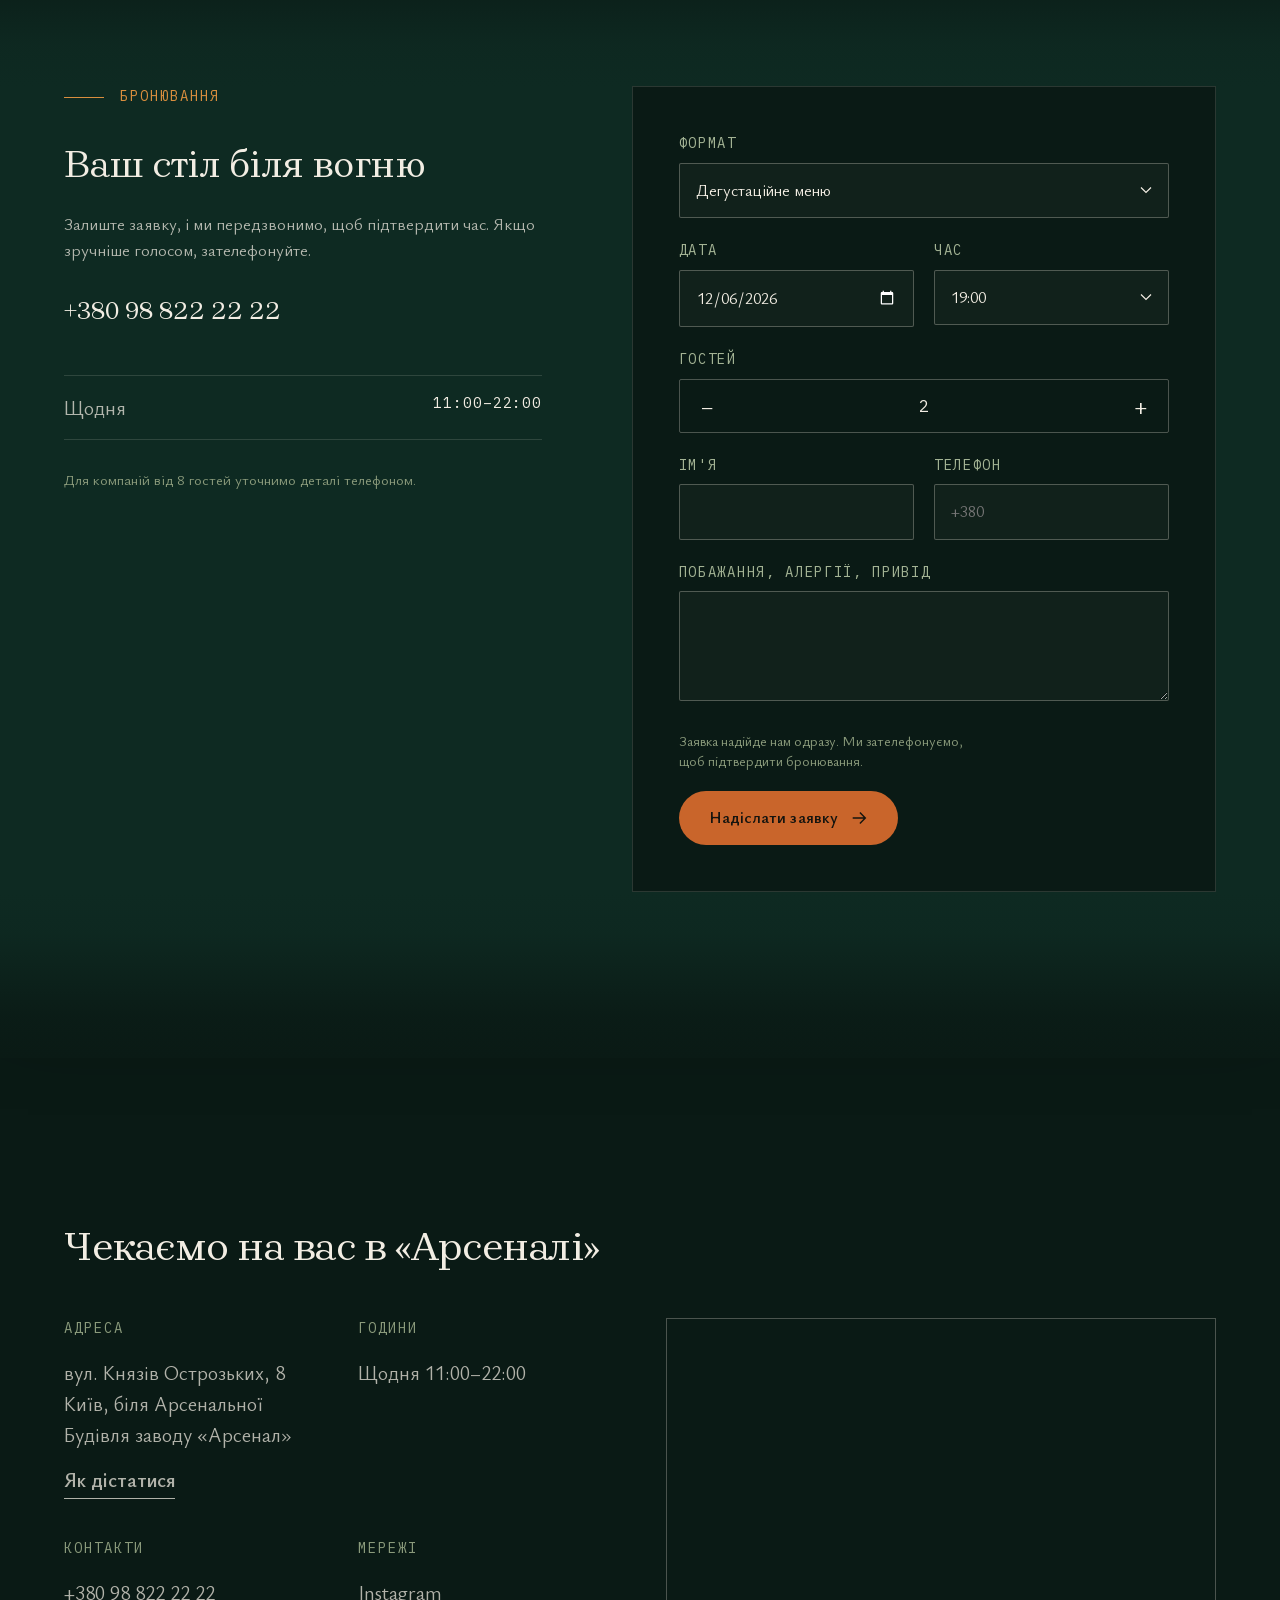
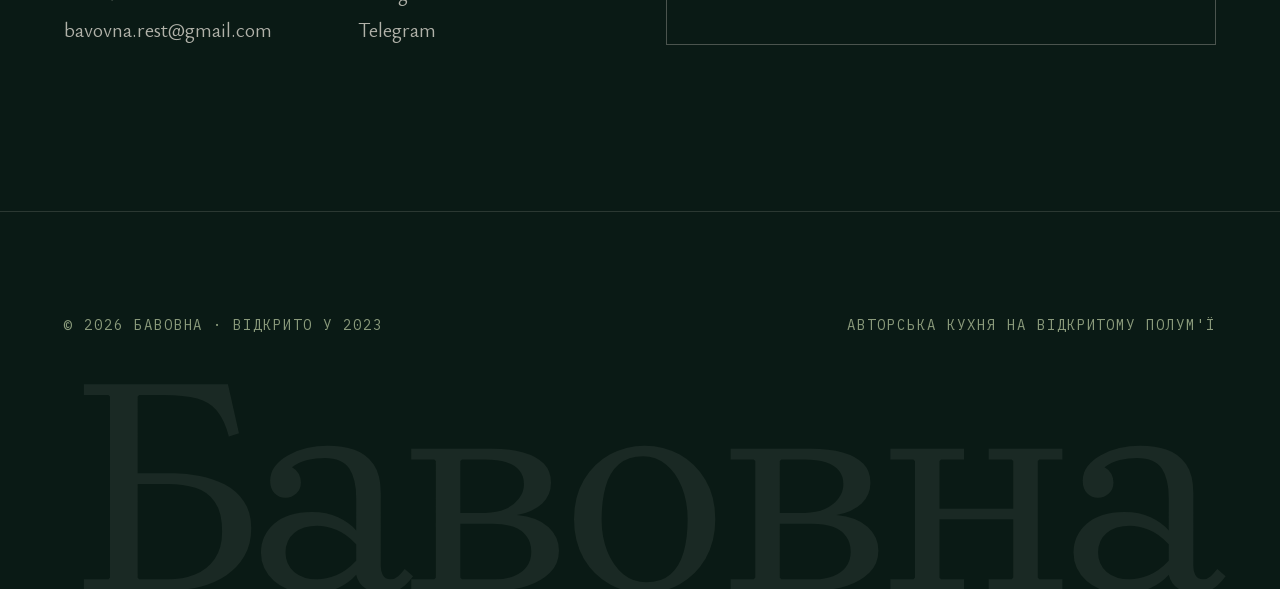
==== commit 450880a2: "Hero sparks: off on phones Co-Authored-By: Claude Opus 5.5 <noreply@anthropic.com>" ====
--- a/index.html
+++ b/index.html
@@ -39,7 +39,7 @@
 document.write('<link rel="stylesheet" href="assets/css/fonts.css"'+a+'><link rel="stylesheet" href="assets/css/style.css?v=2728"'+a+'>')})()</script>
 <noscript><link rel="stylesheet" href="assets/css/fonts.css"><link rel="stylesheet" href="assets/css/style.css?v=2728"></noscript>
 <script src="assets/js/lenis.min.js" defer></script>
-<script src="assets/js/main.js?v=2730" defer></script>
+<script src="assets/js/main.js?v=2731" defer></script>
 <script type="application/ld+json">
 {
   "@context": "https://schema.org",
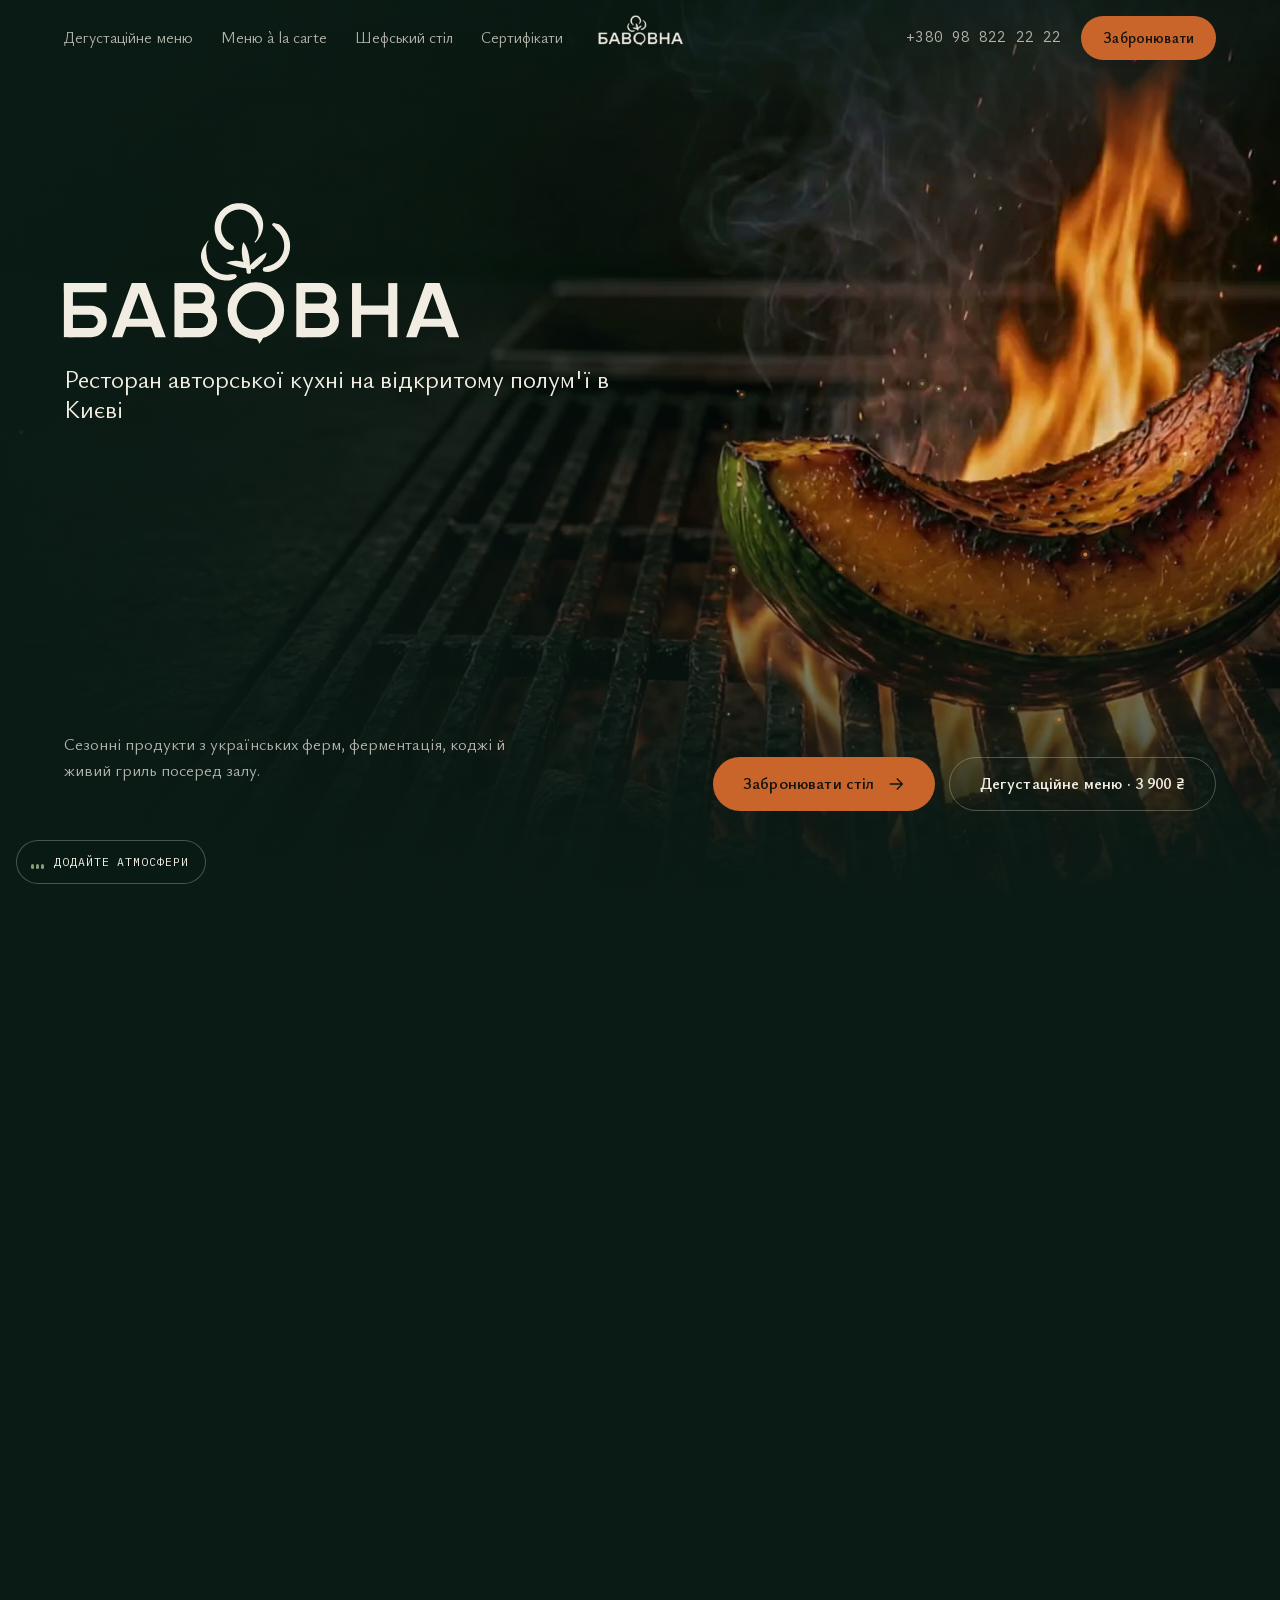
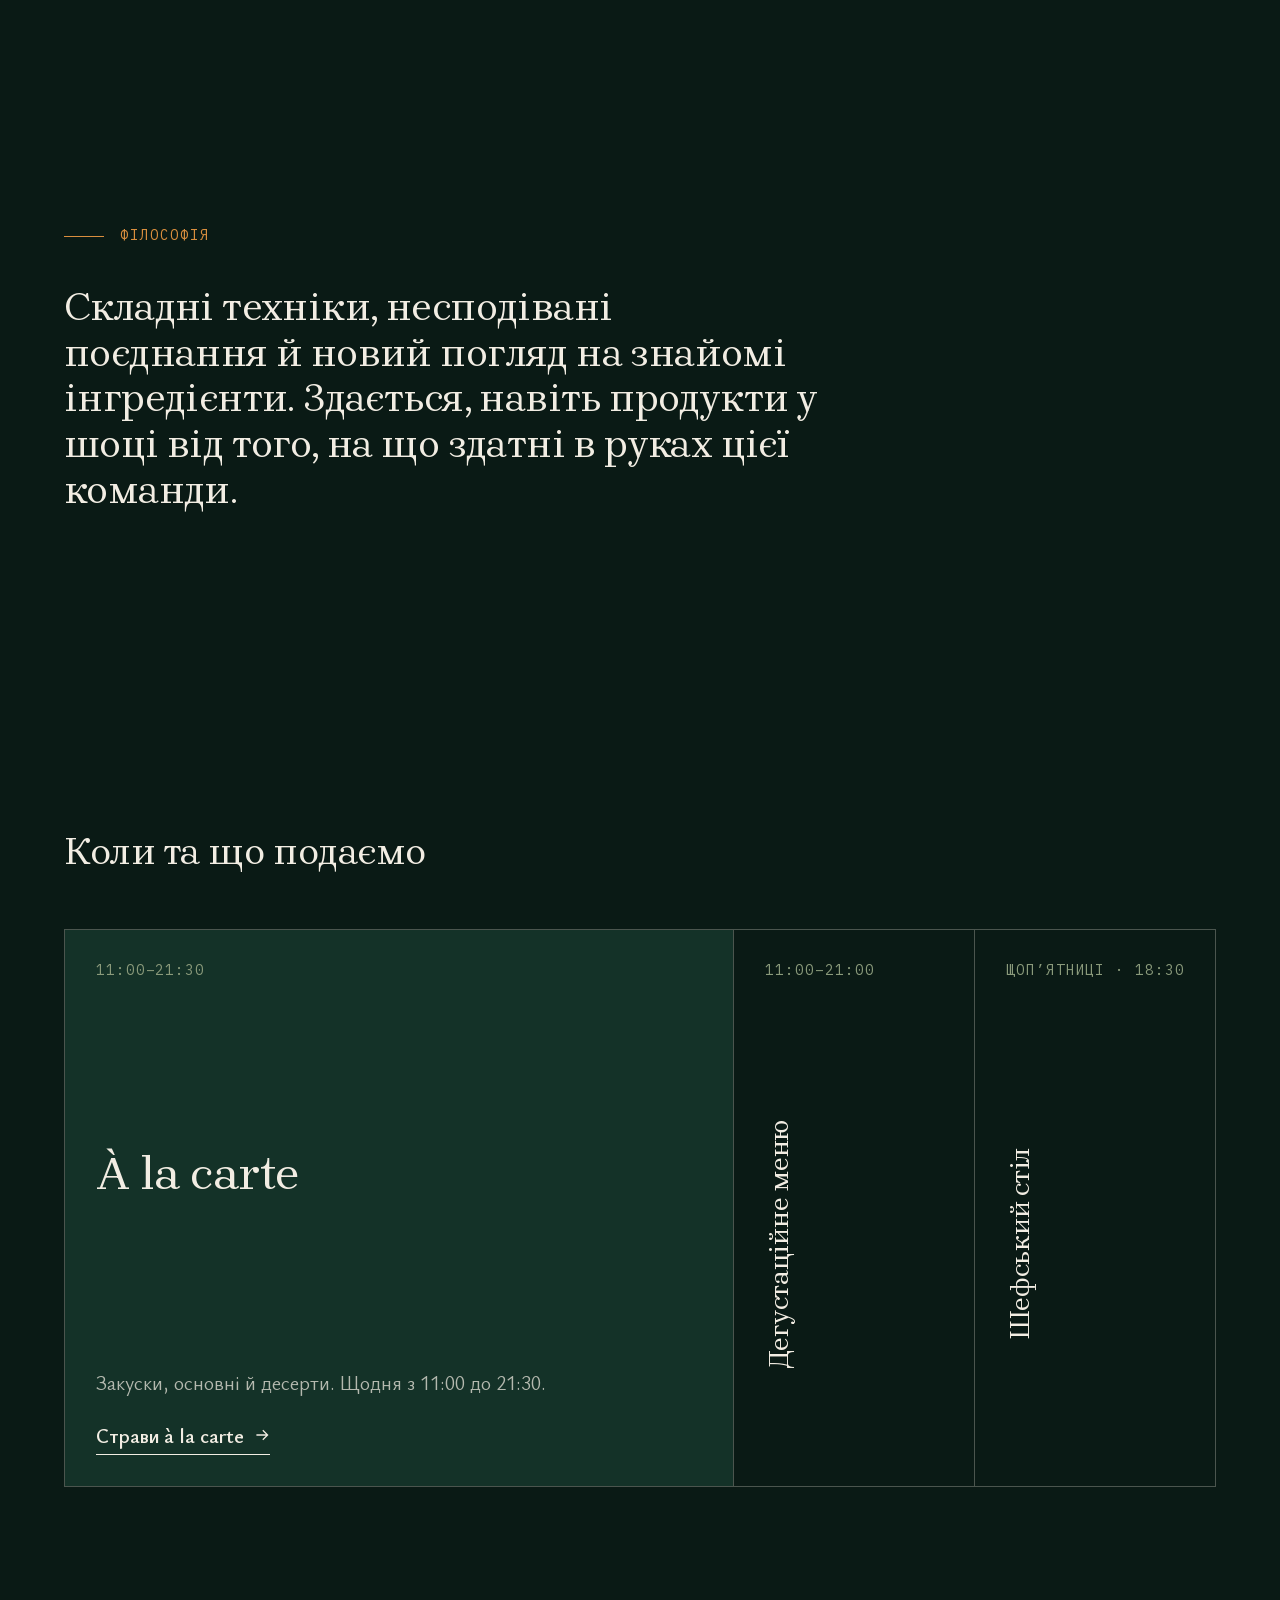
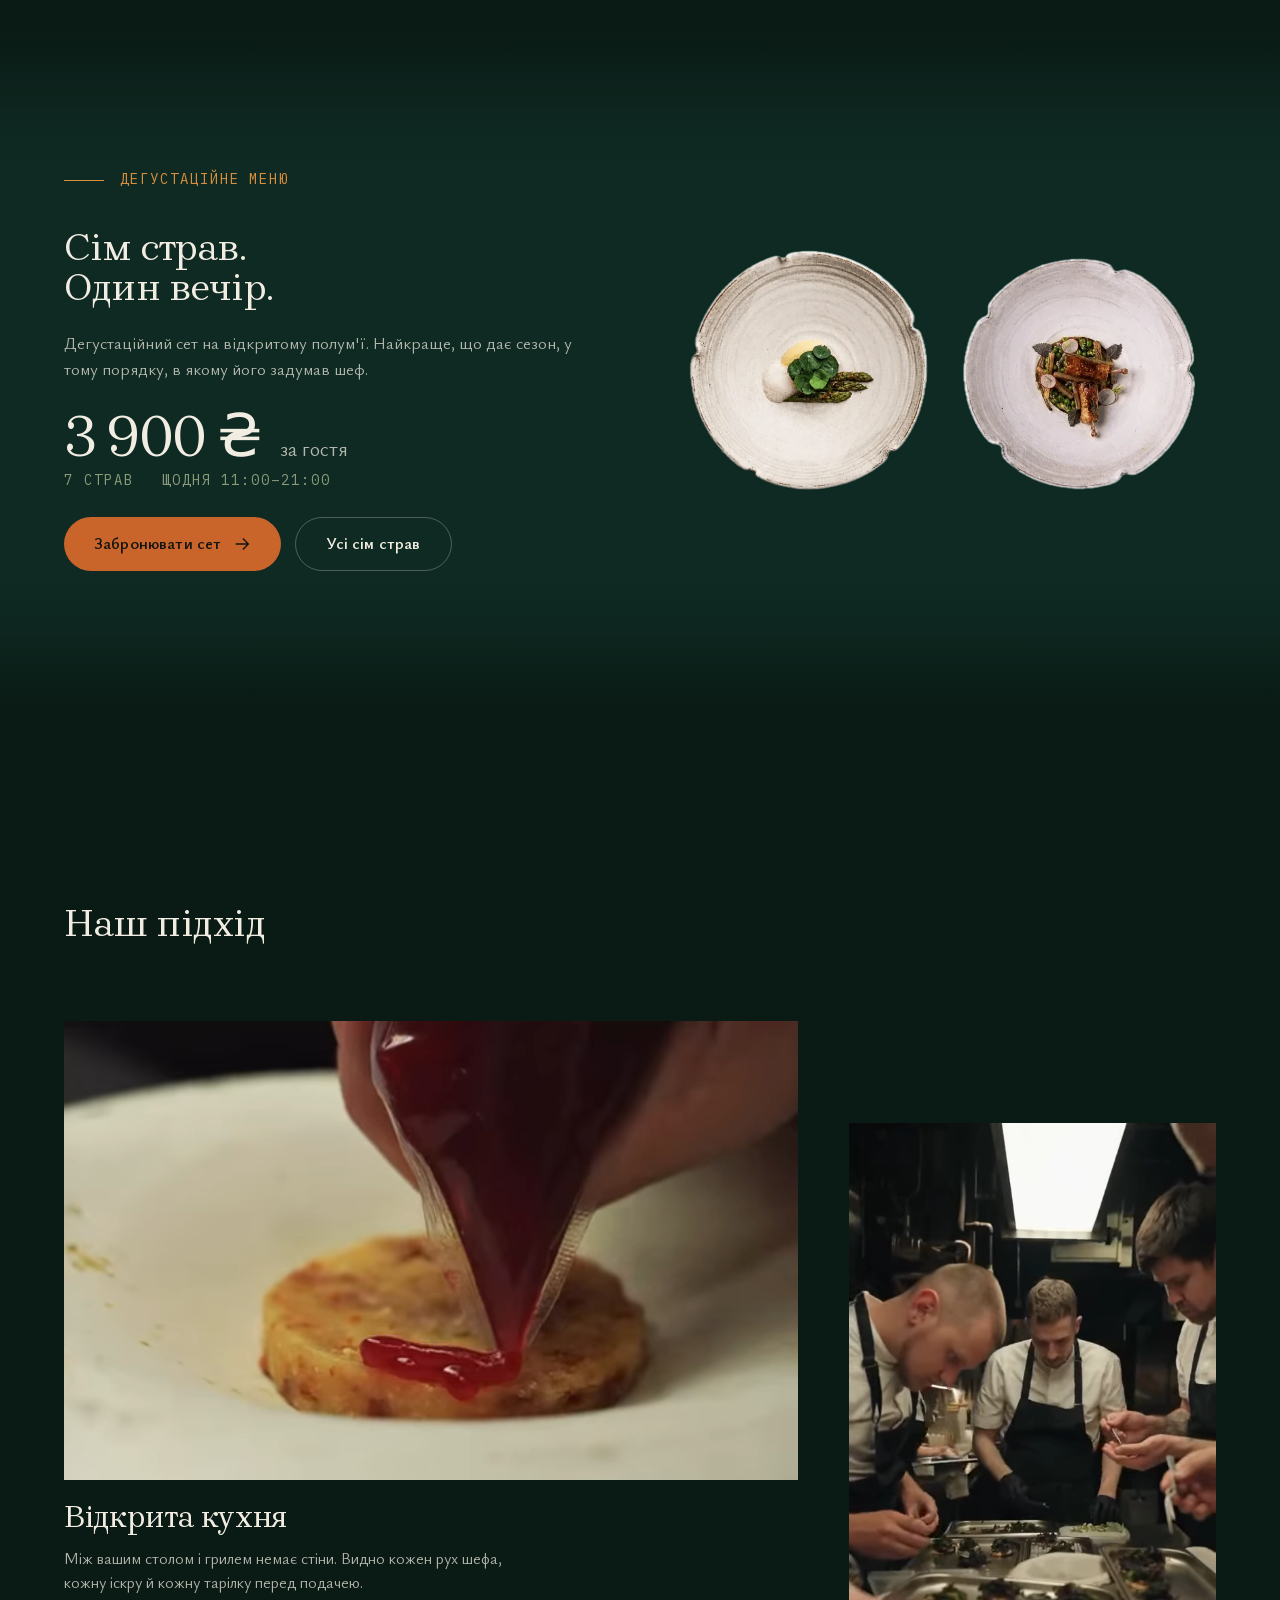
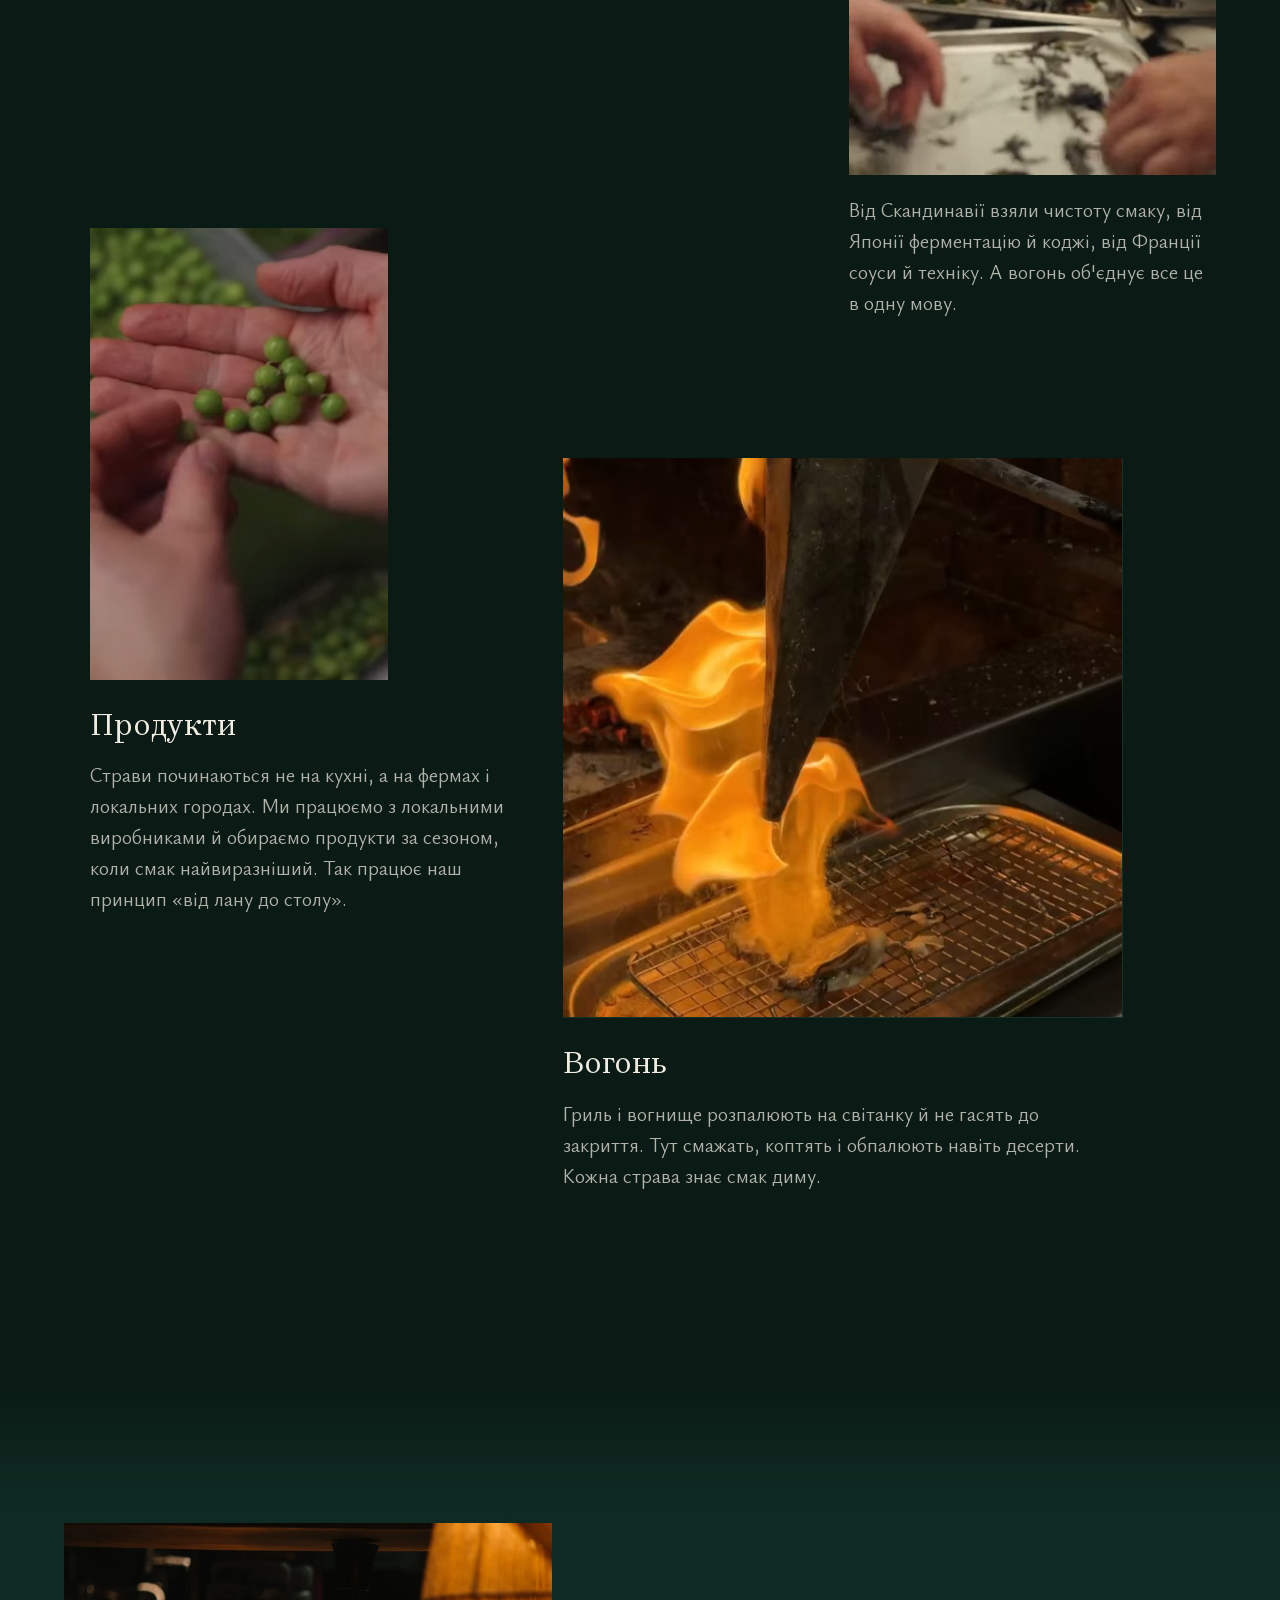
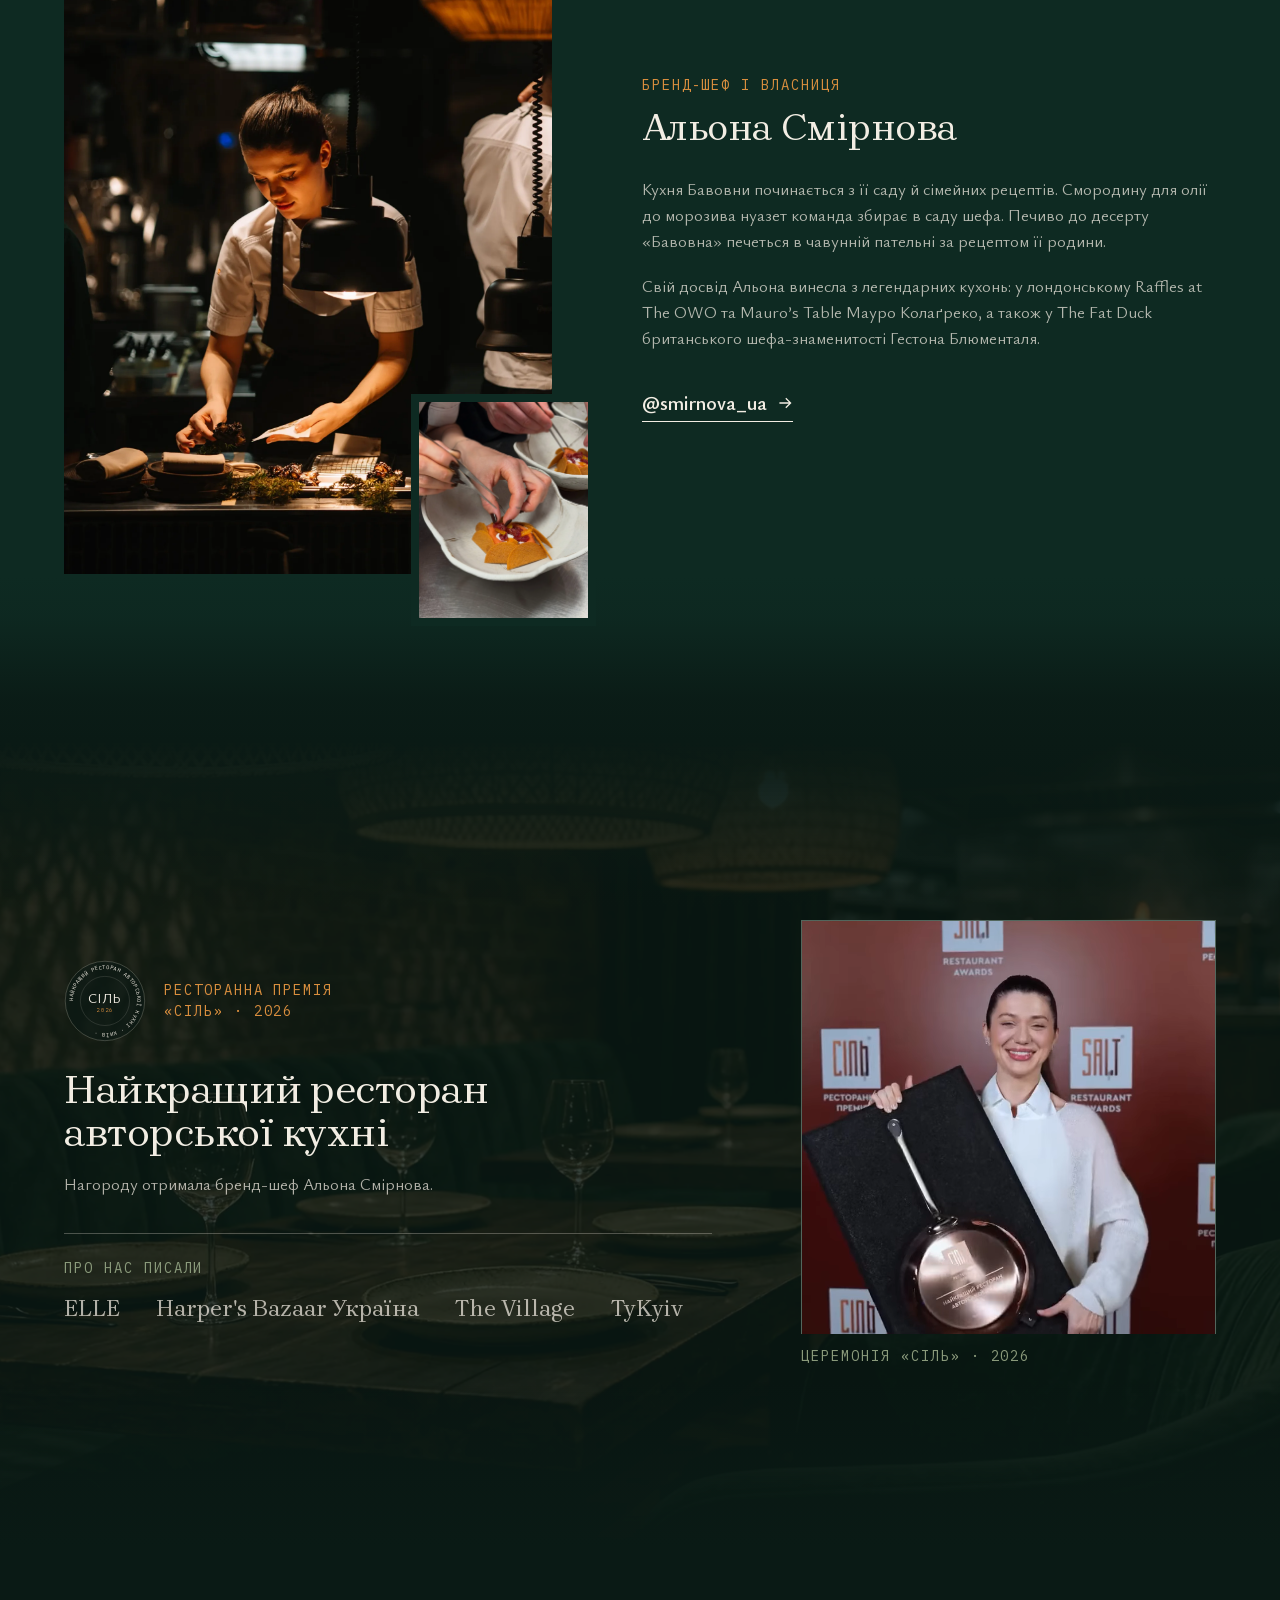
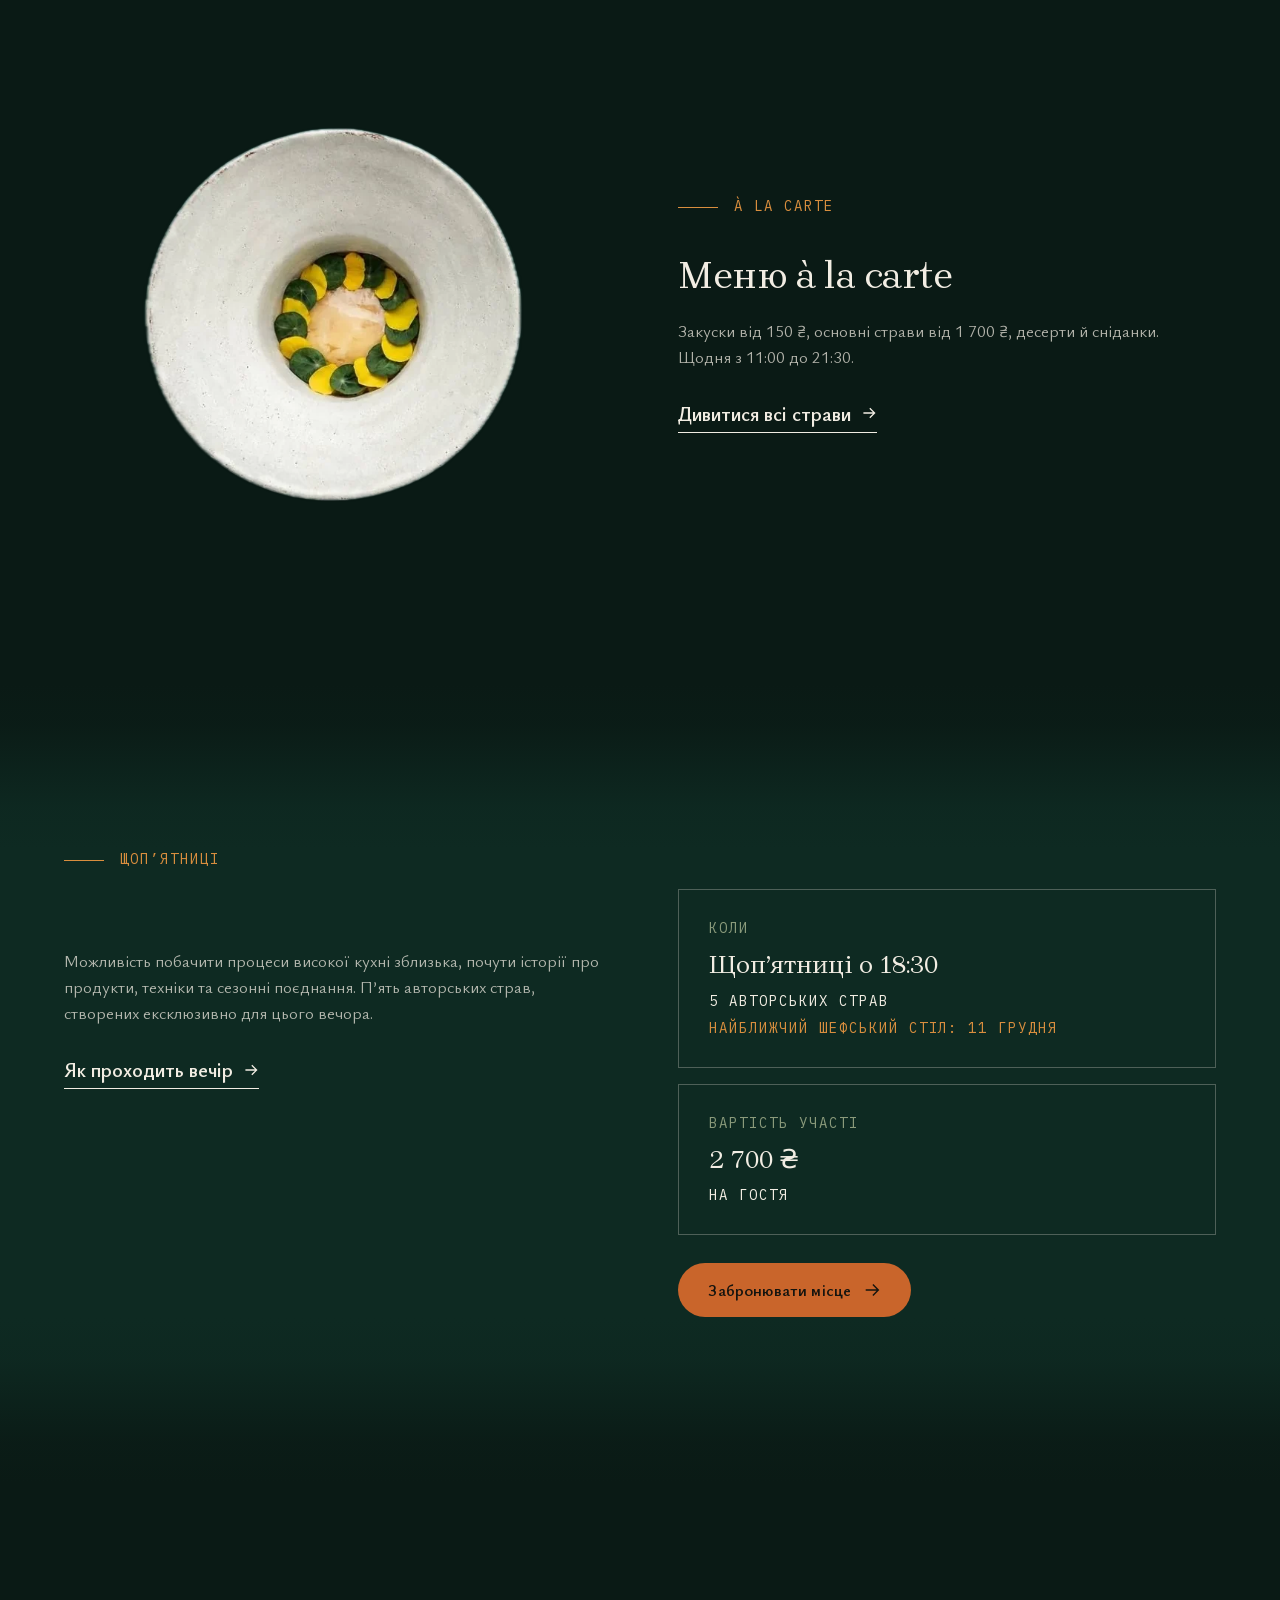
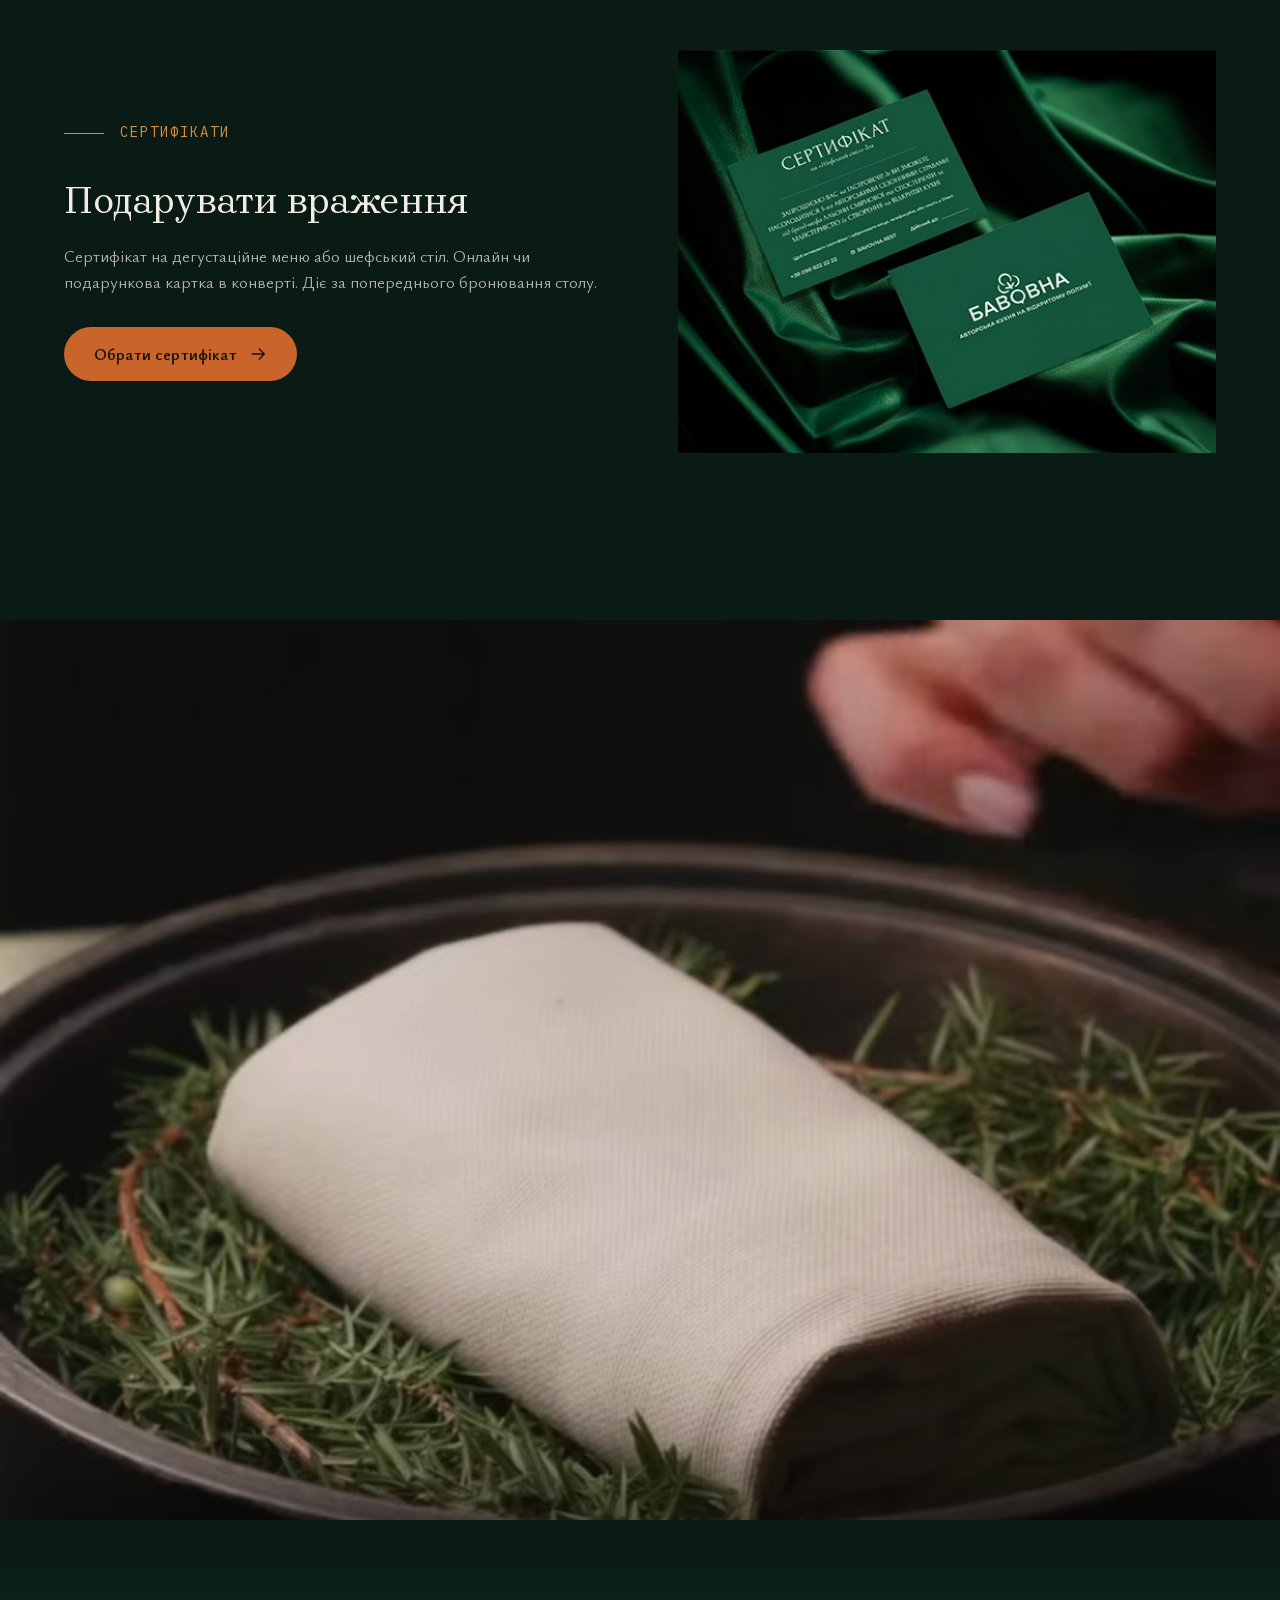
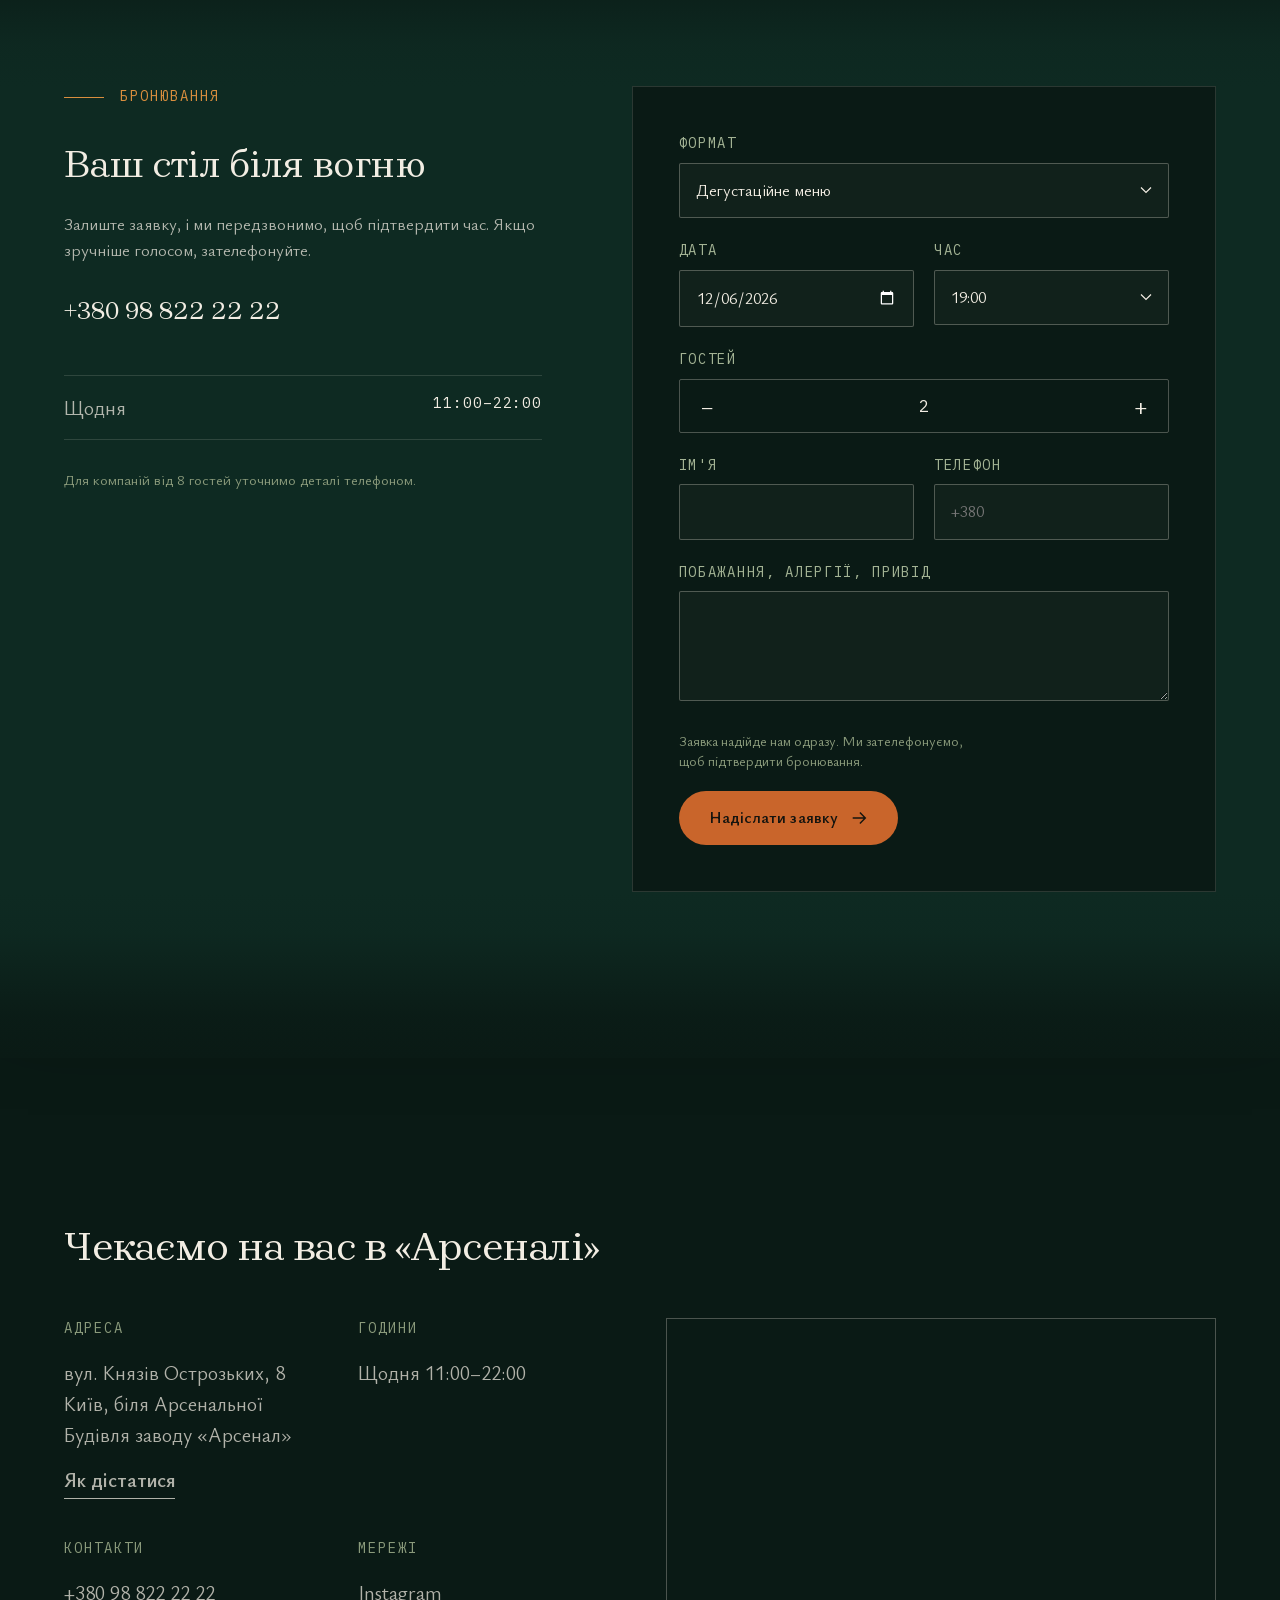
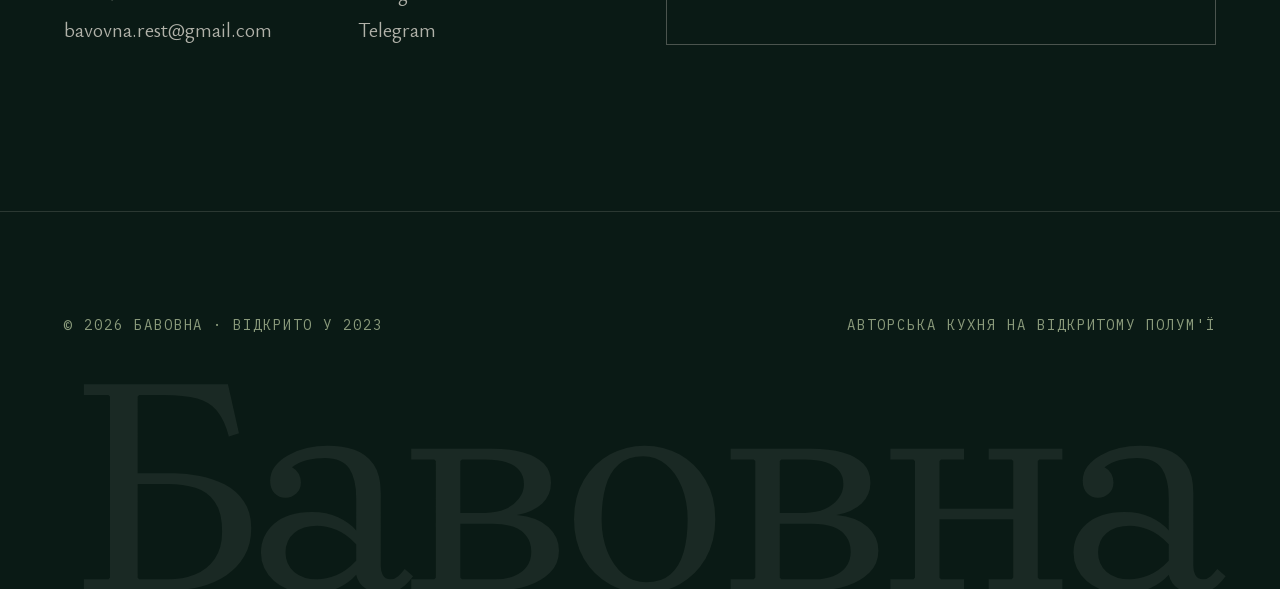
==== commit 60852ba0: "Hero sparks: re-measure canvas after async CSS so dots don't get stretched into big blurry circles C" ====
--- a/index.html
+++ b/index.html
@@ -39,7 +39,7 @@
 document.write('<link rel="stylesheet" href="assets/css/fonts.css"'+a+'><link rel="stylesheet" href="assets/css/style.css?v=2728"'+a+'>')})()</script>
 <noscript><link rel="stylesheet" href="assets/css/fonts.css"><link rel="stylesheet" href="assets/css/style.css?v=2728"></noscript>
 <script src="assets/js/lenis.min.js" defer></script>
-<script src="assets/js/main.js?v=2731" defer></script>
+<script src="assets/js/main.js?v=2732" defer></script>
 <script type="application/ld+json">
 {
   "@context": "https://schema.org",
